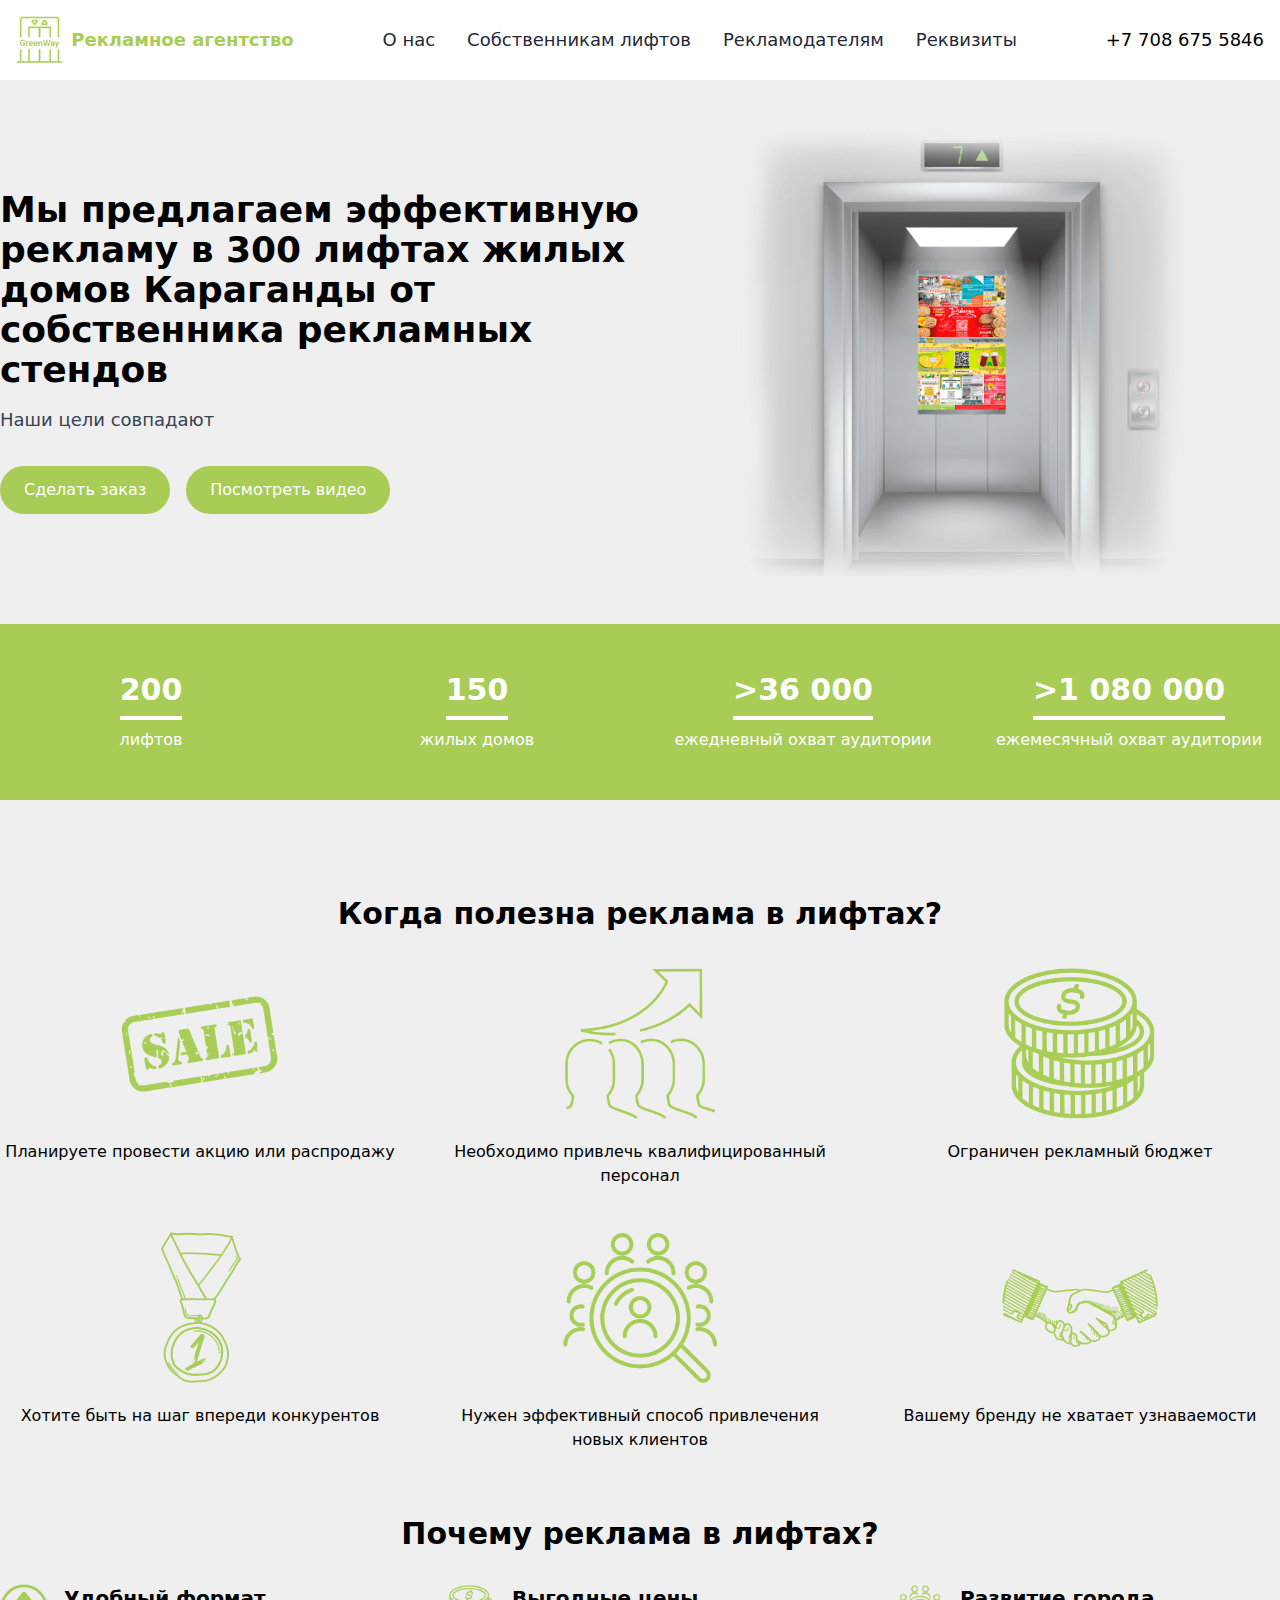
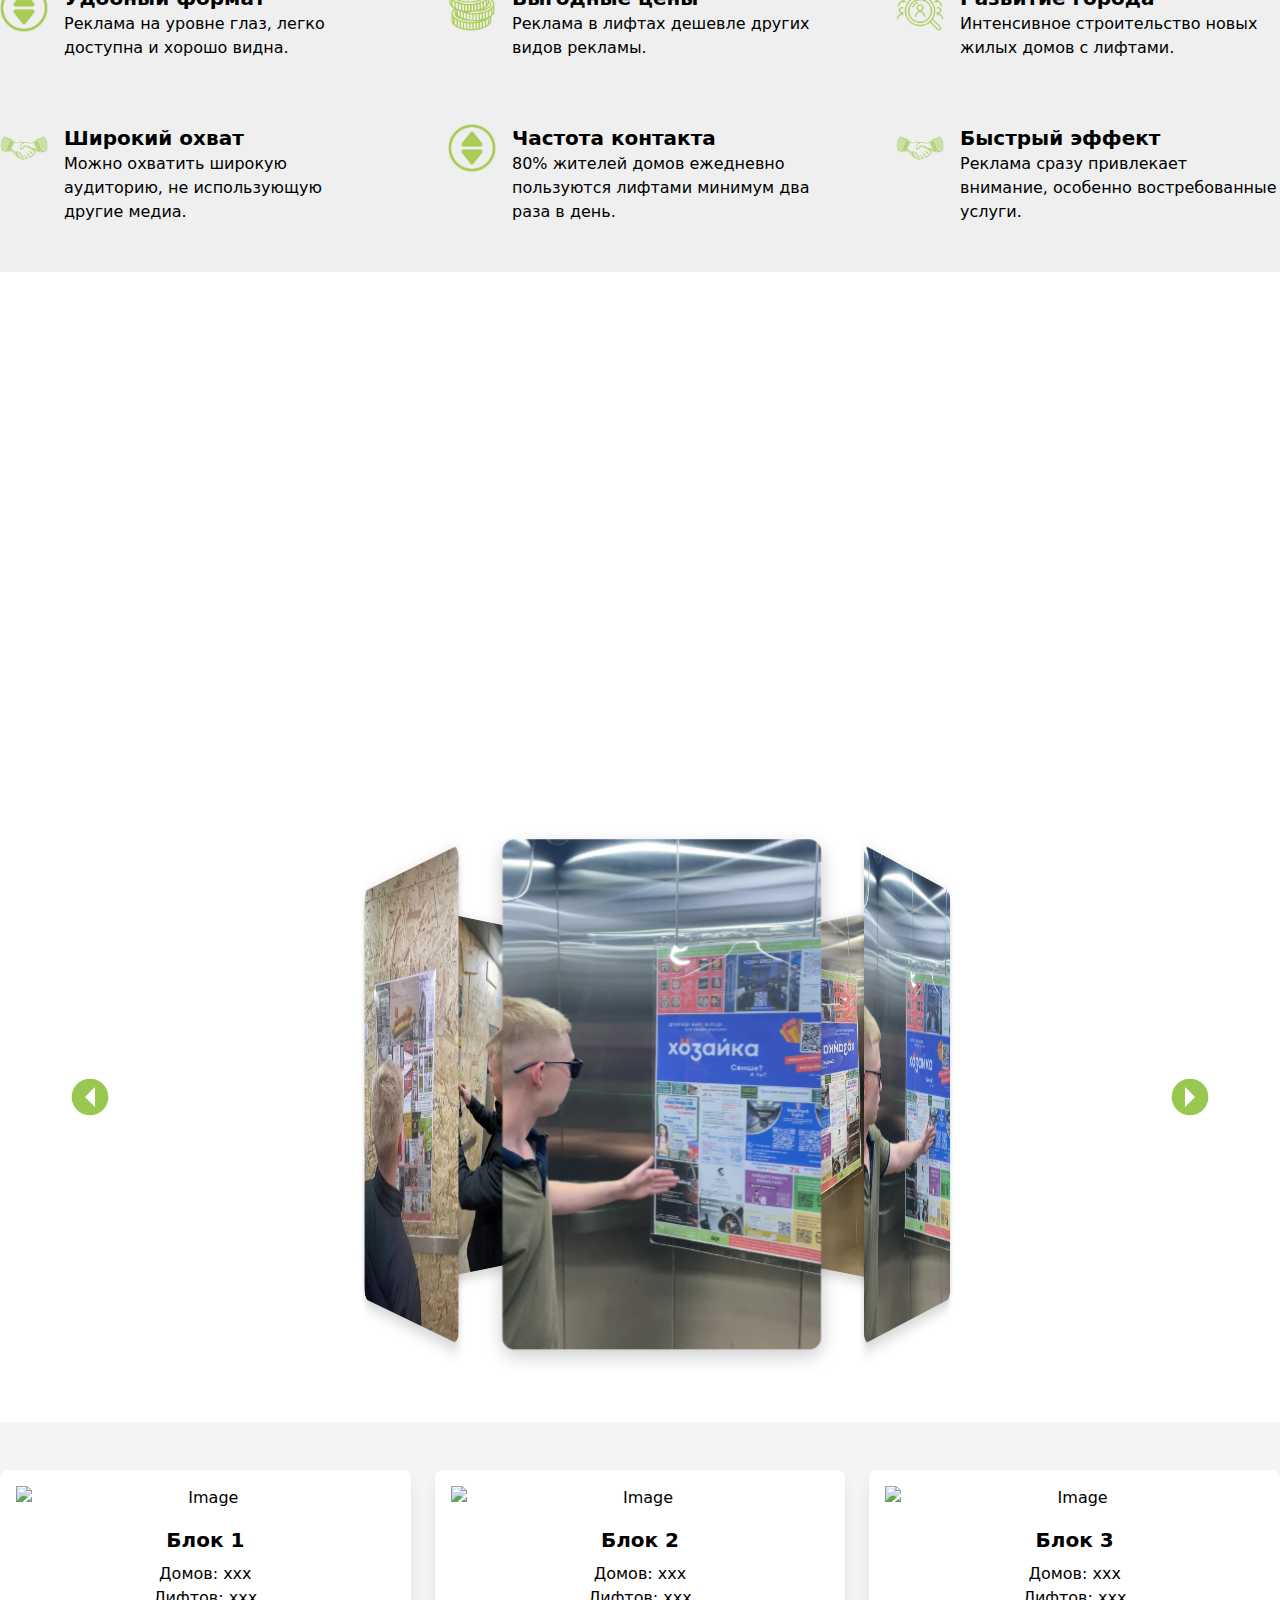
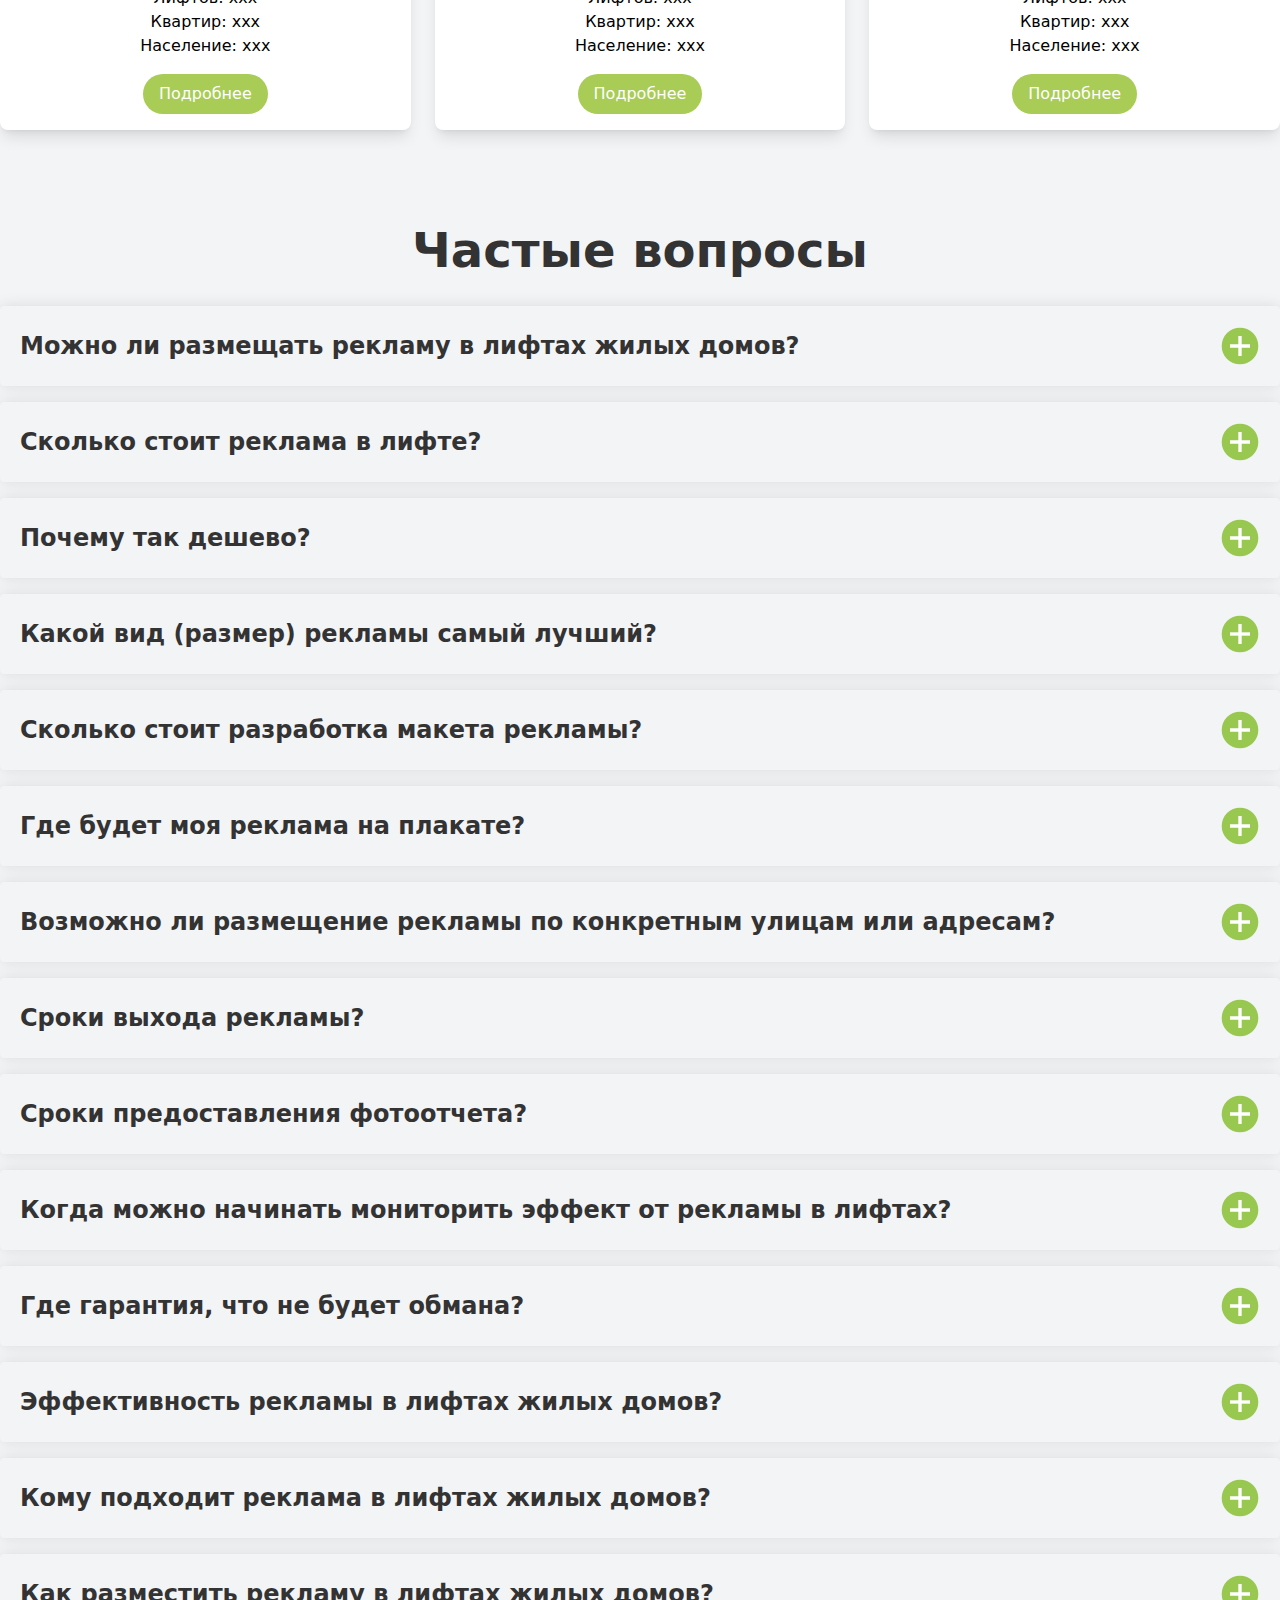
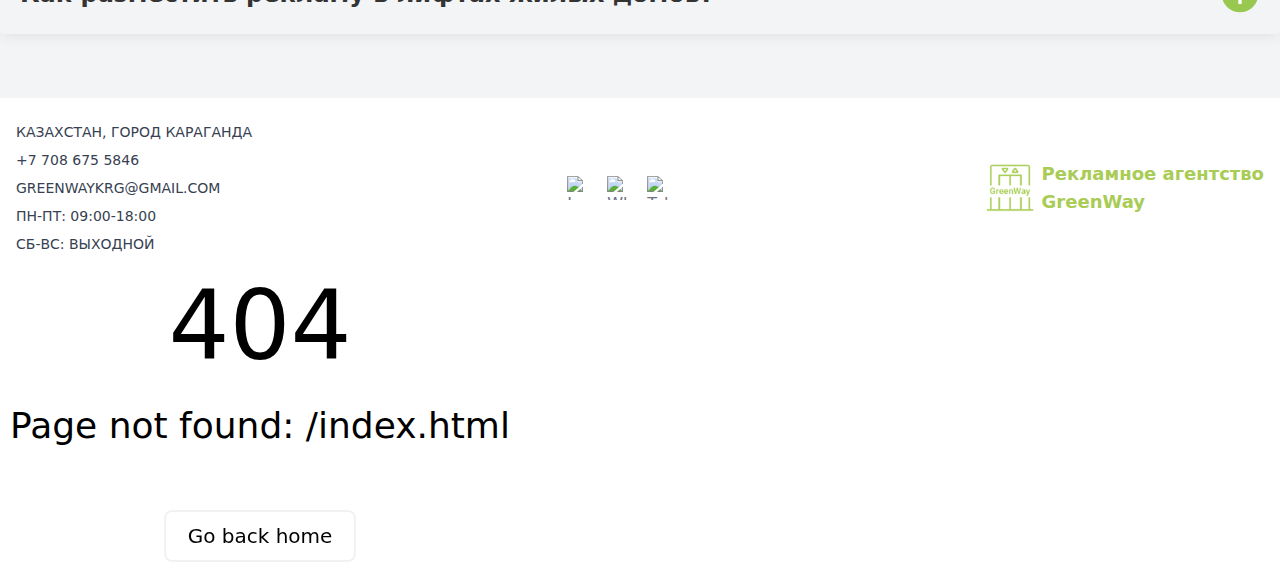
==== index.html @ 0fdbe5d4 "Add files via upload" ====
<!DOCTYPE html><html  data-capo=""><head><meta charset="utf-8">
<meta name="viewport" content="width=device-width, initial-scale=1">
<style>*,::backdrop,:after,:before{--tw-border-spacing-x:0;--tw-border-spacing-y:0;--tw-translate-x:0;--tw-translate-y:0;--tw-rotate:0;--tw-skew-x:0;--tw-skew-y:0;--tw-scale-x:1;--tw-scale-y:1;--tw-pan-x: ;--tw-pan-y: ;--tw-pinch-zoom: ;--tw-scroll-snap-strictness:proximity;--tw-gradient-from-position: ;--tw-gradient-via-position: ;--tw-gradient-to-position: ;--tw-ordinal: ;--tw-slashed-zero: ;--tw-numeric-figure: ;--tw-numeric-spacing: ;--tw-numeric-fraction: ;--tw-ring-inset: ;--tw-ring-offset-width:0px;--tw-ring-offset-color:#fff;--tw-ring-color:#3b82f680;--tw-ring-offset-shadow:0 0 #0000;--tw-ring-shadow:0 0 #0000;--tw-shadow:0 0 #0000;--tw-shadow-colored:0 0 #0000;--tw-blur: ;--tw-brightness: ;--tw-contrast: ;--tw-grayscale: ;--tw-hue-rotate: ;--tw-invert: ;--tw-saturate: ;--tw-sepia: ;--tw-drop-shadow: ;--tw-backdrop-blur: ;--tw-backdrop-brightness: ;--tw-backdrop-contrast: ;--tw-backdrop-grayscale: ;--tw-backdrop-hue-rotate: ;--tw-backdrop-invert: ;--tw-backdrop-opacity: ;--tw-backdrop-saturate: ;--tw-backdrop-sepia: ;--tw-contain-size: ;--tw-contain-layout: ;--tw-contain-paint: ;--tw-contain-style: }/*! tailwindcss v3.4.13 | MIT License | https://tailwindcss.com*/*,:after,:before{border:0 solid #e5e7eb;box-sizing:border-box}:after,:before{--tw-content:""}:host,html{line-height:1.5;-webkit-text-size-adjust:100%;font-family:ui-sans-serif,system-ui,sans-serif,Apple Color Emoji,Segoe UI Emoji,Segoe UI Symbol,Noto Color Emoji;font-feature-settings:normal;font-variation-settings:normal;tab-size:4;-webkit-tap-highlight-color:transparent}body{line-height:inherit;margin:0}hr{border-top-width:1px;color:inherit;height:0}abbr:where([title]){-webkit-text-decoration:underline dotted;text-decoration:underline dotted}h1,h2,h3,h4,h5,h6{font-size:inherit;font-weight:inherit}a{color:inherit;text-decoration:inherit}b,strong{font-weight:bolder}code,kbd,pre,samp{font-family:ui-monospace,SFMono-Regular,Menlo,Monaco,Consolas,Liberation Mono,Courier New,monospace;font-feature-settings:normal;font-size:1em;font-variation-settings:normal}small{font-size:80%}sub,sup{font-size:75%;line-height:0;position:relative;vertical-align:initial}sub{bottom:-.25em}sup{top:-.5em}table{border-collapse:collapse;border-color:inherit;text-indent:0}button,input,optgroup,select,textarea{color:inherit;font-family:inherit;font-feature-settings:inherit;font-size:100%;font-variation-settings:inherit;font-weight:inherit;letter-spacing:inherit;line-height:inherit;margin:0;padding:0}button,select{text-transform:none}button,input:where([type=button]),input:where([type=reset]),input:where([type=submit]){-webkit-appearance:button;background-color:initial;background-image:none}:-moz-focusring{outline:auto}:-moz-ui-invalid{box-shadow:none}progress{vertical-align:initial}::-webkit-inner-spin-button,::-webkit-outer-spin-button{height:auto}[type=search]{-webkit-appearance:textfield;outline-offset:-2px}::-webkit-search-decoration{-webkit-appearance:none}::-webkit-file-upload-button{-webkit-appearance:button;font:inherit}summary{display:list-item}blockquote,dd,dl,figure,h1,h2,h3,h4,h5,h6,hr,p,pre{margin:0}fieldset{margin:0}fieldset,legend{padding:0}menu,ol,ul{list-style:none;margin:0;padding:0}dialog{padding:0}textarea{resize:vertical}input::placeholder,textarea::placeholder{color:#9ca3af;opacity:1}[role=button],button{cursor:pointer}:disabled{cursor:default}audio,canvas,embed,iframe,img,object,svg,video{display:block;vertical-align:middle}img,video{height:auto;max-width:100%}[hidden]{display:none}.container{width:100%}@media (min-width:640px){.container{max-width:640px}}@media (min-width:768px){.container{max-width:768px}}@media (min-width:1024px){.container{max-width:1024px}}@media (min-width:1280px){.container{max-width:1280px}}@media (min-width:1536px){.container{max-width:1536px}}.fixed{position:fixed}.absolute{position:absolute}.relative{position:relative}.inset-0{inset:0}.z-50{z-index:50}.mx-auto{margin-left:auto;margin-right:auto}.mb-2{margin-bottom:.5rem}.mb-4{margin-bottom:1rem}.mb-8{margin-bottom:2rem}.ml-3{margin-left:.75rem}.mt-12{margin-top:3rem}.mt-16{margin-top:4rem}.mt-2{margin-top:.5rem}.mt-4{margin-top:1rem}.mt-8{margin-top:2rem}.block{display:block}.inline-block{display:inline-block}.flex{display:flex}.grid{display:grid}.hidden{display:none}.h-12{height:3rem}.h-40{height:10rem}.h-6{height:1.5rem}.h-8{height:2rem}.h-auto{height:auto}.w-1\/2{width:50%}.w-6{width:1.5rem}.w-8{width:2rem}.w-full{width:100%}.max-w-lg{max-width:32rem}.flex-grow{flex-grow:1}.transform{transform:translate(var(--tw-translate-x),var(--tw-translate-y)) rotate(var(--tw-rotate)) skewX(var(--tw-skew-x)) skewY(var(--tw-skew-y)) scaleX(var(--tw-scale-x)) scaleY(var(--tw-scale-y))}.cursor-pointer{cursor:pointer}.resize{resize:both}.grid-cols-1{grid-template-columns:repeat(1,minmax(0,1fr))}.grid-cols-2{grid-template-columns:repeat(2,minmax(0,1fr))}.flex-col{flex-direction:column}.flex-col-reverse{flex-direction:column-reverse}.items-start{align-items:flex-start}.items-center{align-items:center}.justify-center{justify-content:center}.justify-between{justify-content:space-between}.gap-10{gap:2.5rem}.gap-6{gap:1.5rem}.space-x-2>:not([hidden])~:not([hidden]){--tw-space-x-reverse:0;margin-left:calc(.5rem*(1 - var(--tw-space-x-reverse)));margin-right:calc(.5rem*var(--tw-space-x-reverse))}.space-x-4>:not([hidden])~:not([hidden]){--tw-space-x-reverse:0;margin-left:calc(1rem*(1 - var(--tw-space-x-reverse)));margin-right:calc(1rem*var(--tw-space-x-reverse))}.space-x-8>:not([hidden])~:not([hidden]){--tw-space-x-reverse:0;margin-left:calc(2rem*(1 - var(--tw-space-x-reverse)));margin-right:calc(2rem*var(--tw-space-x-reverse))}.space-y-2>:not([hidden])~:not([hidden]){--tw-space-y-reverse:0;margin-bottom:calc(.5rem*var(--tw-space-y-reverse));margin-top:calc(.5rem*(1 - var(--tw-space-y-reverse)))}.space-y-4>:not([hidden])~:not([hidden]){--tw-space-y-reverse:0;margin-bottom:calc(1rem*var(--tw-space-y-reverse));margin-top:calc(1rem*(1 - var(--tw-space-y-reverse)))}.rounded-full{border-radius:9999px}.rounded-lg{border-radius:.5rem}.rounded-md{border-radius:.375rem}.border{border-width:1px}.border-b-4{border-bottom-width:4px}.border-white{--tw-border-opacity:1;border-color:rgb(255 255 255/var(--tw-border-opacity))}.bg-\[\#efefef\]{--tw-bg-opacity:1;background-color:rgb(239 239 239/var(--tw-bg-opacity))}.bg-black{--tw-bg-opacity:1;background-color:rgb(0 0 0/var(--tw-bg-opacity))}.bg-custom-green{--tw-bg-opacity:1;background-color:rgb(168 204 85/var(--tw-bg-opacity))}.bg-gray-100{--tw-bg-opacity:1;background-color:rgb(243 244 246/var(--tw-bg-opacity))}.bg-gray-200{--tw-bg-opacity:1;background-color:rgb(229 231 235/var(--tw-bg-opacity))}.bg-gray-50{--tw-bg-opacity:1;background-color:rgb(249 250 251/var(--tw-bg-opacity))}.bg-red-500{--tw-bg-opacity:1;background-color:rgb(239 68 68/var(--tw-bg-opacity))}.bg-white{--tw-bg-opacity:1;background-color:rgb(255 255 255/var(--tw-bg-opacity))}.bg-opacity-50{--tw-bg-opacity:0.5}.object-cover{object-fit:cover}.p-4{padding:1rem}.p-8{padding:2rem}.px-4{padding-left:1rem;padding-right:1rem}.px-6{padding-left:1.5rem;padding-right:1.5rem}.py-12{padding-bottom:3rem;padding-top:3rem}.py-2{padding-bottom:.5rem;padding-top:.5rem}.py-3{padding-bottom:.75rem;padding-top:.75rem}.py-6{padding-bottom:1.5rem;padding-top:1.5rem}.pb-2{padding-bottom:.5rem}.text-left{text-align:left}.text-center{text-align:center}.text-2xl{font-size:1.5rem;line-height:2rem}.text-3xl{font-size:1.875rem;line-height:2.25rem}.text-5xl{font-size:3rem;line-height:1}.text-lg{font-size:1.125rem;line-height:1.75rem}.text-sm{font-size:.875rem;line-height:1.25rem}.text-xl{font-size:1.25rem;line-height:1.75rem}.font-bold{font-weight:700}.font-normal{font-weight:400}.font-semibold{font-weight:600}.leading-tight{line-height:1.25}.text-black{--tw-text-opacity:1;color:rgb(0 0 0/var(--tw-text-opacity))}.text-custom-green{--tw-text-opacity:1;color:rgb(168 204 85/var(--tw-text-opacity))}.text-gray-500{--tw-text-opacity:1;color:rgb(107 114 128/var(--tw-text-opacity))}.text-gray-700{--tw-text-opacity:1;color:rgb(55 65 81/var(--tw-text-opacity))}.text-gray-800{--tw-text-opacity:1;color:rgb(31 41 55/var(--tw-text-opacity))}.text-white{--tw-text-opacity:1;color:rgb(255 255 255/var(--tw-text-opacity))}.shadow-lg{--tw-shadow:0 10px 15px -3px #0000001a,0 4px 6px -4px #0000001a;--tw-shadow-colored:0 10px 15px -3px var(--tw-shadow-color),0 4px 6px -4px var(--tw-shadow-color)}.shadow-lg,.shadow-md{box-shadow:var(--tw-ring-offset-shadow,0 0 #0000),var(--tw-ring-shadow,0 0 #0000),var(--tw-shadow)}.shadow-md{--tw-shadow:0 4px 6px -1px #0000001a,0 2px 4px -2px #0000001a;--tw-shadow-colored:0 4px 6px -1px var(--tw-shadow-color),0 2px 4px -2px var(--tw-shadow-color)}.transition{transition-duration:.15s;transition-property:color,background-color,border-color,text-decoration-color,fill,stroke,opacity,box-shadow,transform,filter,-webkit-backdrop-filter;transition-property:color,background-color,border-color,text-decoration-color,fill,stroke,opacity,box-shadow,transform,filter,backdrop-filter;transition-property:color,background-color,border-color,text-decoration-color,fill,stroke,opacity,box-shadow,transform,filter,backdrop-filter,-webkit-backdrop-filter;transition-timing-function:cubic-bezier(.4,0,.2,1)}.ease-in-out{transition-timing-function:cubic-bezier(.4,0,.2,1)}.hover\:bg-green-500:hover{--tw-bg-opacity:1;background-color:rgb(34 197 94/var(--tw-bg-opacity))}.hover\:text-custom-green:hover{--tw-text-opacity:1;color:rgb(168 204 85/var(--tw-text-opacity))}.hover\:text-gray-700:hover{--tw-text-opacity:1;color:rgb(55 65 81/var(--tw-text-opacity))}.focus\:outline-none:focus{outline:2px solid #0000;outline-offset:2px}@media (min-width:640px){.sm\:grid-cols-2{grid-template-columns:repeat(2,minmax(0,1fr))}.sm\:grid-cols-4{grid-template-columns:repeat(4,minmax(0,1fr))}}@media (min-width:768px){.md\:block{display:block}.md\:flex{display:flex}.md\:hidden{display:none}.md\:grid-cols-2{grid-template-columns:repeat(2,minmax(0,1fr))}.md\:grid-cols-3{grid-template-columns:repeat(3,minmax(0,1fr))}.md\:flex-row{flex-direction:row}.md\:justify-end{justify-content:flex-end}.md\:space-y-0>:not([hidden])~:not([hidden]){--tw-space-y-reverse:0;margin-bottom:calc(0px*var(--tw-space-y-reverse));margin-top:calc(0px*(1 - var(--tw-space-y-reverse)))}.md\:text-left{text-align:left}}@media (min-width:1024px){.lg\:mb-0{margin-bottom:0}.lg\:w-1\/2{width:50%}.lg\:max-w-md{max-width:28rem}.lg\:grid-cols-3{grid-template-columns:repeat(3,minmax(0,1fr))}.lg\:flex-row{flex-direction:row}.lg\:justify-start{justify-content:flex-start}.lg\:gap-16{gap:4rem}.lg\:px-0{padding-left:0;padding-right:0}.lg\:text-left{text-align:left}.lg\:text-4xl{font-size:2.25rem;line-height:2.5rem}}</style>
<style>.map-container[data-v-29425853]{height:500px;width:100%}</style>
<style>.carousel-wrapper[data-v-28570732]{align-items:center;display:flex;height:650px;justify-content:center;margin:0 auto;max-width:1200px;overflow:hidden;perspective:1200px}.carousel[data-v-28570732],.carousel-wrapper[data-v-28570732]{position:relative;width:100%}.carousel[data-v-28570732]{height:100%}.carousel[data-v-28570732],.carousel-slide[data-v-28570732]{transform-style:preserve-3d}.carousel-slide[data-v-28570732]{bottom:19.5%;left:41%;position:absolute;transform:translate(-50%,-50%)}.carousel-image[data-v-28570732]{border-radius:10px;box-shadow:0 5px 15px rgba(0,0,0,.2);height:100%;-o-object-fit:cover;object-fit:cover;transition:transform .5s ease;width:100%}.carousel-slide:hover .carousel-image[data-v-28570732]{transform:scale(1.05)}.nav-btn[data-v-28570732]{background:none;border:none;cursor:pointer;padding:10px;position:absolute;top:50%;transform:translateY(-50%);z-index:10}.nav-icon[data-v-28570732]{height:40px;width:40px}.prev-btn[data-v-28570732]{left:20px}.next-btn[data-v-28570732]{right:20px}@media (max-width:934px){.nav-btn[data-v-28570732]{bottom:10px;top:auto}.prev-btn[data-v-28570732]{left:calc(50% - 60px);transform:none}.next-btn[data-v-28570732]{right:calc(50% - 60px);transform:none}}@media (max-width:504px){.carousel-wrapper[data-v-28570732]{height:500px}.carousel-slide[data-v-28570732]{bottom:20%;left:36%}.prev-btn[data-v-28570732]{left:calc(50% - 80px)}.next-btn[data-v-28570732]{right:calc(50% - 80px)}}@media (max-width:390px){.carousel-wrapper[data-v-28570732]{height:400px}.carousel-slide[data-v-28570732]{bottom:25%;left:30%}.nav-icon[data-v-28570732]{height:30px;width:30px}.prev-btn[data-v-28570732]{left:calc(50% - 60px)}.next-btn[data-v-28570732]{right:calc(50% - 60px)}}</style>
<style>.faq-section[data-v-7a5e76c4]{background:#f3f4f6}.text-primary[data-v-7a5e76c4]{color:#333}.accordion[data-v-7a5e76c4]{background:#e5e7eb;border-radius:4px;box-shadow:0 0 15px rgba(0,0,0,.1);overflow:hidden;transition:transform .6s ease-in-out,box-shadow .6s ease-in-out}.accordion.active[data-v-7a5e76c4]{box-shadow:0 0 15px rgba(0,0,0,.3);transform:scale(1.05)}.faq-header[data-v-7a5e76c4]{background:#f3f4f6;color:#333;cursor:pointer;font-size:46px;padding:20px;transition:background .3s ease,color .3s ease}.faq-header[data-v-7a5e76c4]:hover{background-color:#98c850}.faq-body[data-v-7a5e76c4]{max-height:0;opacity:0;overflow:hidden;transition:max-height .6s ease,opacity .6s ease}.accordion.active .faq-body[data-v-7a5e76c4]{max-height:500px;opacity:1}.faq-body p[data-v-7a5e76c4]{animation:fadeIn-7a5e76c4 .8s ease-in-out;color:#4b5563;font-size:18px;padding:20px}@keyframes fadeIn-7a5e76c4{0%{opacity:0;transform:translateY(-10px)}to{opacity:1;transform:translateY(0)}}.faq-icon[data-v-7a5e76c4]{height:40px;transition:transform .4s ease-in-out;width:40px}.accordion.active .faq-icon[data-v-7a5e76c4]{transform:rotate(45deg)}</style>
<link rel="stylesheet" href="/_nuxt/index.DUlyrjLy.css">
<link rel="preload" as="fetch" crossorigin="anonymous" href="/_payload.json?bcb591ef-b4d4-4d37-81a4-066ef6c0d090">
<link rel="modulepreload" as="script" crossorigin href="/_nuxt/B-5N8Sig.js">
<link rel="modulepreload" as="script" crossorigin href="/_nuxt/Ct_c-VNL.js">
<link rel="modulepreload" as="script" crossorigin href="/_nuxt/5HSGNVWt.js">
<script src="https://maps.api.2gis.ru/2.0/loader.js?pkg=full" defer></script>
<link rel="prefetch" as="script" crossorigin href="/_nuxt/yFR0gPYA.js">
<link rel="prefetch" as="script" crossorigin href="/_nuxt/DBiMQm4_.js">
<link rel="prefetch" as="image" type="image/png" href="/_nuxt/LIFT.DQ1PNfH-.png">
<link rel="prefetch" as="image" type="image/png" href="/_nuxt/button.BXOBi4ev.png">
<link rel="prefetch" as="image" type="image/png" href="/_nuxt/hand.B4OCLdPB.png">
<link rel="prefetch" as="image" type="image/png" href="/_nuxt/medal.ygx7rKrw.png">
<link rel="prefetch" as="image" type="image/png" href="/_nuxt/money.DJ3toC8H.png">
<link rel="prefetch" as="image" type="image/png" href="/_nuxt/people.D8B6CIWY.png">
<link rel="prefetch" as="image" type="image/png" href="/_nuxt/sale.DK8xt-3Q.png">
<link rel="prefetch" as="image" type="image/png" href="/_nuxt/staff.B2Z4Mv-r.png">
<link rel="prefetch" as="image" type="image/webp" href="/_nuxt/5.BlPUXf-2.webp">
<link rel="prefetch" as="image" type="image/webp" href="/_nuxt/1.Cypd66bz.webp">
<link rel="prefetch" as="image" type="image/webp" href="/_nuxt/2.CioFN29f.webp">
<link rel="prefetch" as="image" type="image/webp" href="/_nuxt/3.ogX7Y6ns.webp">
<link rel="prefetch" as="image" type="image/webp" href="/_nuxt/4.DN6YWjMZ.webp">
<link rel="prefetch" as="image" type="image/webp" href="/_nuxt/6.B-RFeXPC.webp">
<script type="module" src="/_nuxt/B-5N8Sig.js" crossorigin></script></head><body><div id="__nuxt"><div><div><header class="bg-white shadow-md"><div class="container mx-auto flex items-center justify-between p-4"><div class="flex items-center space-x-2"><img src="[data-uri]" alt="Logo" class="h-12"><span class="font-bold text-lg text-custom-green">Рекламное агентство</span></div><div class="md:hidden"><button class="text-gray-800 focus:outline-none"><svg class="w-8 h-8" fill="none" stroke="currentColor" viewBox="0 0 24 24" xmlns="http://www.w3.org/2000/svg"><path stroke-linecap="round" stroke-linejoin="round" stroke-width="2" d="M4 6h16M4 12h16m-7 6h7"></path></svg></button></div><nav class="hidden md:flex space-x-8 flex-grow justify-center text-lg"><a href="#about" class="text-gray-800 hover:text-custom-green">О нас</a><a href="#services" class="text-gray-800 hover:text-custom-green">Собственникам лифтов</a><a href="#contact" class="text-gray-800 hover:text-custom-green">Рекламодателям</a><a href="#bank" class="text-gray-800 hover:text-custom-green">Реквизиты</a></nav><div class="hidden md:block"><a href="https://wa.me/77086755846" class="font-normal text-lg text-black hover:text-custom-green" target="_blank" rel="noopener noreferrer"> +7 708 675 5846 </a></div></div><!----></header><section class="bg-[#efefef] py-12"><div class="container mx-auto flex flex-col-reverse lg:flex-row items-center justify-between px-6 lg:px-0"><div class="text-center lg:text-left lg:w-1/2"><h2 class="text-2xl lg:text-4xl font-bold text-black leading-tight"> Мы предлагаем эффективную рекламу в 300 лифтах жилых домов Караганды от собственника рекламных стендов </h2><p class="text-gray-700 mt-4 text-lg">Наши цели совпадают</p><div class="flex justify-center lg:justify-start space-x-4 mt-8"><a href="#order" class="bg-custom-green text-white py-3 px-6 rounded-full hover:bg-green-500 transition"> Сделать заказ </a><a href="#video" class="bg-custom-green text-white py-3 px-6 rounded-full hover:bg-green-500 transition"> Посмотреть видео </a></div></div><div class="lg:w-1/2 flex justify-center mb-8 lg:mb-0"><img src="/_nuxt/LIFT.DQ1PNfH-.png" alt="Лифт с рекламой" class="w-full h-auto lg:max-w-md"></div></div><div class="bg-custom-green py-12 mt-12"><div class="container mx-auto grid grid-cols-2 sm:grid-cols-4 gap-6 text-center text-white"><div><h3 class="text-3xl font-bold border-b-4 border-white inline-block pb-2">200</h3><p class="mt-2">лифтов</p></div><div><h3 class="text-3xl font-bold border-b-4 border-white inline-block pb-2">150</h3><p class="mt-2">жилых домов</p></div><div><h3 class="text-3xl font-bold border-b-4 border-white inline-block pb-2">&gt;36 000</h3><p class="mt-2">ежедневный охват аудитории</p></div><div><h3 class="text-3xl font-bold border-b-4 border-white inline-block pb-2">&gt;1 080 000</h3><p class="mt-2">ежемесячный охват аудитории</p></div></div></div></section><section class="py-12 bg-[#efefef]"><div class="container mx-auto text-center"><h2 class="text-3xl font-bold text-black mb-8">Когда полезна реклама в лифтах?</h2><div class="grid grid-cols-1 md:grid-cols-3 gap-10"><div><img src="/_nuxt/sale.DK8xt-3Q.png" alt="Sale" class="mx-auto h-40 mb-4"><p>Планируете провести акцию или распродажу</p></div><div><img src="/_nuxt/staff.B2Z4Mv-r.png" alt="Staff" class="mx-auto h-40 mb-4"><p>Необходимо привлечь квалифицированный персонал</p></div><div><img src="/_nuxt/money.DJ3toC8H.png" alt="Money" class="mx-auto h-40 mb-4"><p>Ограничен рекламный бюджет</p></div><div><img src="/_nuxt/medal.ygx7rKrw.png" alt="Medal" class="mx-auto h-40 mb-4"><p>Хотите быть на шаг впереди конкурентов</p></div><div><img src="/_nuxt/people.D8B6CIWY.png" alt="People" class="mx-auto h-40 mb-4"><p>Нужен эффективный способ привлечения новых клиентов</p></div><div><img src="/_nuxt/hand.B4OCLdPB.png" alt="Hand" class="mx-auto h-40 mb-4"><p>Вашему бренду не хватает узнаваемости</p></div></div></div><div class="container mx-auto text-center mt-16"><h2 class="text-3xl font-bold text-black mb-8">Почему реклама в лифтах?</h2><div class="grid grid-cols-1 md:grid-cols-2 gap-10 lg:grid-cols-3 lg:gap-16 text-left"><div class="flex items-start space-x-4"><img src="/_nuxt/button.BXOBi4ev.png" alt="Button" class="h-12"><div><h3 class="text-xl font-bold">Удобный формат</h3><p>Реклама на уровне глаз, легко доступна и хорошо видна.</p></div></div><div class="flex items-start space-x-4"><img src="/_nuxt/money.DJ3toC8H.png" alt="Prices" class="h-12"><div><h3 class="text-xl font-bold">Выгодные цены</h3><p>Реклама в лифтах дешевле других видов рекламы.</p></div></div><div class="flex items-start space-x-4"><img src="/_nuxt/people.D8B6CIWY.png" alt="City" class="h-12"><div><h3 class="text-xl font-bold">Развитие города</h3><p>Интенсивное строительство новых жилых домов с лифтами.</p></div></div><div class="flex items-start space-x-4"><img src="/_nuxt/hand.B4OCLdPB.png" alt="Reach" class="h-12"><div><h3 class="text-xl font-bold">Широкий охват</h3><p>Можно охватить широкую аудиторию, не использующую другие медиа.</p></div></div><div class="flex items-start space-x-4"><img src="/_nuxt/button.BXOBi4ev.png" alt="Contact" class="h-12"><div><h3 class="text-xl font-bold">Частота контакта</h3><p>80% жителей домов ежедневно пользуются лифтами минимум два раза в день.</p></div></div><div class="flex items-start space-x-4"><img src="/_nuxt/hand.B4OCLdPB.png" alt="Effect" class="h-12"><div><h3 class="text-xl font-bold">Быстрый эффект</h3><p>Реклама сразу привлекает внимание, особенно востребованные услуги.</p></div></div></div></div></section><div><div data-v-29425853><div class="map-container" data-v-29425853></div></div></div><div class="carousel-wrapper" data-v-28570732><div class="carousel" data-v-28570732><!--[--><div class="carousel-slide" style="transform:rotateY(0deg) translateZ(259.8076211353316px);width:250px;height:400px;transition:transform 0.5s ease-in-out;" data-v-28570732><img src="/_nuxt/5.BlPUXf-2.webp" alt="carousel image" class="carousel-image" data-v-28570732></div><div class="carousel-slide" style="transform:rotateY(60deg) translateZ(259.8076211353316px);width:250px;height:400px;transition:transform 0.5s ease-in-out;" data-v-28570732><img src="/_nuxt/1.Cypd66bz.webp" alt="carousel image" class="carousel-image" data-v-28570732></div><div class="carousel-slide" style="transform:rotateY(120deg) translateZ(259.8076211353316px);width:250px;height:400px;transition:transform 0.5s ease-in-out;" data-v-28570732><img src="/_nuxt/2.CioFN29f.webp" alt="carousel image" class="carousel-image" data-v-28570732></div><div class="carousel-slide" style="transform:rotateY(180deg) translateZ(259.8076211353316px);width:250px;height:400px;transition:transform 0.5s ease-in-out;" data-v-28570732><img src="/_nuxt/3.ogX7Y6ns.webp" alt="carousel image" class="carousel-image" data-v-28570732></div><div class="carousel-slide" style="transform:rotateY(240deg) translateZ(259.8076211353316px);width:250px;height:400px;transition:transform 0.5s ease-in-out;" data-v-28570732><img src="/_nuxt/4.DN6YWjMZ.webp" alt="carousel image" class="carousel-image" data-v-28570732></div><div class="carousel-slide" style="transform:rotateY(300deg) translateZ(259.8076211353316px);width:250px;height:400px;transition:transform 0.5s ease-in-out;" data-v-28570732><img src="/_nuxt/6.B-RFeXPC.webp" alt="carousel image" class="carousel-image" data-v-28570732></div><!--]--></div><button class="nav-btn prev-btn" data-v-28570732><svg xmlns="http://www.w3.org/2000/svg" viewBox="0 0 24 24" class="nav-icon" data-v-28570732><circle cx="12" cy="12" r="11" fill="#98C850" stroke="none" data-v-28570732></circle><polygon points="15,6 9,12 15,18" fill="white" data-v-28570732></polygon></svg></button><button class="nav-btn next-btn" data-v-28570732><svg xmlns="http://www.w3.org/2000/svg" viewBox="0 0 24 24" class="nav-icon" data-v-28570732><circle cx="12" cy="12" r="11" fill="#98C850" stroke="none" data-v-28570732></circle><polygon points="9,6 15,12 9,18" fill="white" data-v-28570732></polygon></svg></button></div><section class="bg-gray-100 py-12" data-v-ac2799b2><div class="container mx-auto grid grid-cols-1 sm:grid-cols-2 md:grid-cols-3 gap-6" data-v-ac2799b2><!--[--><div class="bg-white shadow-lg rounded-lg p-4 text-center" data-v-ac2799b2><img src="/image1.png" alt="Image" class="w-full h-auto object-cover mb-4" data-v-ac2799b2><h3 class="text-xl font-bold mb-2" data-v-ac2799b2>Блок 1</h3><p data-v-ac2799b2>Домов: xxx</p><p data-v-ac2799b2>Лифтов: xxx</p><p data-v-ac2799b2>Квартир: xxx</p><p data-v-ac2799b2>Население: xxx</p><button class="mt-4 bg-custom-green text-white py-2 px-4 rounded-full hover:bg-green-500 transition" data-v-ac2799b2> Подробнее </button></div><div class="bg-white shadow-lg rounded-lg p-4 text-center" data-v-ac2799b2><img src="/image2.png" alt="Image" class="w-full h-auto object-cover mb-4" data-v-ac2799b2><h3 class="text-xl font-bold mb-2" data-v-ac2799b2>Блок 2</h3><p data-v-ac2799b2>Домов: xxx</p><p data-v-ac2799b2>Лифтов: xxx</p><p data-v-ac2799b2>Квартир: xxx</p><p data-v-ac2799b2>Население: xxx</p><button class="mt-4 bg-custom-green text-white py-2 px-4 rounded-full hover:bg-green-500 transition" data-v-ac2799b2> Подробнее </button></div><div class="bg-white shadow-lg rounded-lg p-4 text-center" data-v-ac2799b2><img src="/image3.png" alt="Image" class="w-full h-auto object-cover mb-4" data-v-ac2799b2><h3 class="text-xl font-bold mb-2" data-v-ac2799b2>Блок 3</h3><p data-v-ac2799b2>Домов: xxx</p><p data-v-ac2799b2>Лифтов: xxx</p><p data-v-ac2799b2>Квартир: xxx</p><p data-v-ac2799b2>Население: xxx</p><button class="mt-4 bg-custom-green text-white py-2 px-4 rounded-full hover:bg-green-500 transition" data-v-ac2799b2> Подробнее </button></div><!--]--></div><!----></section><section class="faq-section bg-gray-200 py-12" data-v-7a5e76c4><div class="container mx-auto" data-v-7a5e76c4><h2 class="text-5xl font-bold mb-8 text-center text-primary" data-v-7a5e76c4>Частые вопросы</h2><!--[--><div class="mb-4 accordion" data-v-7a5e76c4><div class="faq-header flex justify-between items-center px-4 py-2 cursor-pointer" data-v-7a5e76c4><h3 class="text-2xl font-semibold" data-v-7a5e76c4>Можно ли размещать рекламу в лифтах жилых домов?</h3><span data-v-7a5e76c4><svg xmlns="http://www.w3.org/2000/svg" viewBox="0 0 24 24" class="faq-icon" data-v-7a5e76c4><circle cx="12" cy="12" r="11" fill="#98C850" stroke="none" data-v-7a5e76c4></circle><line x1="12" y1="6" x2="12" y2="18" stroke="white" stroke-width="2" data-v-7a5e76c4></line><line x1="6" y1="12" x2="18" y2="12" stroke="white" stroke-width="2" data-v-7a5e76c4></line></svg></span></div><!----></div><div class="mb-4 accordion" data-v-7a5e76c4><div class="faq-header flex justify-between items-center px-4 py-2 cursor-pointer" data-v-7a5e76c4><h3 class="text-2xl font-semibold" data-v-7a5e76c4>Сколько стоит реклама в лифте?</h3><span data-v-7a5e76c4><svg xmlns="http://www.w3.org/2000/svg" viewBox="0 0 24 24" class="faq-icon" data-v-7a5e76c4><circle cx="12" cy="12" r="11" fill="#98C850" stroke="none" data-v-7a5e76c4></circle><line x1="12" y1="6" x2="12" y2="18" stroke="white" stroke-width="2" data-v-7a5e76c4></line><line x1="6" y1="12" x2="18" y2="12" stroke="white" stroke-width="2" data-v-7a5e76c4></line></svg></span></div><!----></div><div class="mb-4 accordion" data-v-7a5e76c4><div class="faq-header flex justify-between items-center px-4 py-2 cursor-pointer" data-v-7a5e76c4><h3 class="text-2xl font-semibold" data-v-7a5e76c4>Почему так дешево?</h3><span data-v-7a5e76c4><svg xmlns="http://www.w3.org/2000/svg" viewBox="0 0 24 24" class="faq-icon" data-v-7a5e76c4><circle cx="12" cy="12" r="11" fill="#98C850" stroke="none" data-v-7a5e76c4></circle><line x1="12" y1="6" x2="12" y2="18" stroke="white" stroke-width="2" data-v-7a5e76c4></line><line x1="6" y1="12" x2="18" y2="12" stroke="white" stroke-width="2" data-v-7a5e76c4></line></svg></span></div><!----></div><div class="mb-4 accordion" data-v-7a5e76c4><div class="faq-header flex justify-between items-center px-4 py-2 cursor-pointer" data-v-7a5e76c4><h3 class="text-2xl font-semibold" data-v-7a5e76c4>Какой вид (размер) рекламы самый лучший?</h3><span data-v-7a5e76c4><svg xmlns="http://www.w3.org/2000/svg" viewBox="0 0 24 24" class="faq-icon" data-v-7a5e76c4><circle cx="12" cy="12" r="11" fill="#98C850" stroke="none" data-v-7a5e76c4></circle><line x1="12" y1="6" x2="12" y2="18" stroke="white" stroke-width="2" data-v-7a5e76c4></line><line x1="6" y1="12" x2="18" y2="12" stroke="white" stroke-width="2" data-v-7a5e76c4></line></svg></span></div><!----></div><div class="mb-4 accordion" data-v-7a5e76c4><div class="faq-header flex justify-between items-center px-4 py-2 cursor-pointer" data-v-7a5e76c4><h3 class="text-2xl font-semibold" data-v-7a5e76c4>Сколько стоит разработка макета рекламы?</h3><span data-v-7a5e76c4><svg xmlns="http://www.w3.org/2000/svg" viewBox="0 0 24 24" class="faq-icon" data-v-7a5e76c4><circle cx="12" cy="12" r="11" fill="#98C850" stroke="none" data-v-7a5e76c4></circle><line x1="12" y1="6" x2="12" y2="18" stroke="white" stroke-width="2" data-v-7a5e76c4></line><line x1="6" y1="12" x2="18" y2="12" stroke="white" stroke-width="2" data-v-7a5e76c4></line></svg></span></div><!----></div><div class="mb-4 accordion" data-v-7a5e76c4><div class="faq-header flex justify-between items-center px-4 py-2 cursor-pointer" data-v-7a5e76c4><h3 class="text-2xl font-semibold" data-v-7a5e76c4>Где будет моя реклама на плакате?</h3><span data-v-7a5e76c4><svg xmlns="http://www.w3.org/2000/svg" viewBox="0 0 24 24" class="faq-icon" data-v-7a5e76c4><circle cx="12" cy="12" r="11" fill="#98C850" stroke="none" data-v-7a5e76c4></circle><line x1="12" y1="6" x2="12" y2="18" stroke="white" stroke-width="2" data-v-7a5e76c4></line><line x1="6" y1="12" x2="18" y2="12" stroke="white" stroke-width="2" data-v-7a5e76c4></line></svg></span></div><!----></div><div class="mb-4 accordion" data-v-7a5e76c4><div class="faq-header flex justify-between items-center px-4 py-2 cursor-pointer" data-v-7a5e76c4><h3 class="text-2xl font-semibold" data-v-7a5e76c4>Возможно ли размещение рекламы по конкретным улицам или адресам?</h3><span data-v-7a5e76c4><svg xmlns="http://www.w3.org/2000/svg" viewBox="0 0 24 24" class="faq-icon" data-v-7a5e76c4><circle cx="12" cy="12" r="11" fill="#98C850" stroke="none" data-v-7a5e76c4></circle><line x1="12" y1="6" x2="12" y2="18" stroke="white" stroke-width="2" data-v-7a5e76c4></line><line x1="6" y1="12" x2="18" y2="12" stroke="white" stroke-width="2" data-v-7a5e76c4></line></svg></span></div><!----></div><div class="mb-4 accordion" data-v-7a5e76c4><div class="faq-header flex justify-between items-center px-4 py-2 cursor-pointer" data-v-7a5e76c4><h3 class="text-2xl font-semibold" data-v-7a5e76c4>Сроки выхода рекламы?</h3><span data-v-7a5e76c4><svg xmlns="http://www.w3.org/2000/svg" viewBox="0 0 24 24" class="faq-icon" data-v-7a5e76c4><circle cx="12" cy="12" r="11" fill="#98C850" stroke="none" data-v-7a5e76c4></circle><line x1="12" y1="6" x2="12" y2="18" stroke="white" stroke-width="2" data-v-7a5e76c4></line><line x1="6" y1="12" x2="18" y2="12" stroke="white" stroke-width="2" data-v-7a5e76c4></line></svg></span></div><!----></div><div class="mb-4 accordion" data-v-7a5e76c4><div class="faq-header flex justify-between items-center px-4 py-2 cursor-pointer" data-v-7a5e76c4><h3 class="text-2xl font-semibold" data-v-7a5e76c4>Сроки предоставления фотоотчета?</h3><span data-v-7a5e76c4><svg xmlns="http://www.w3.org/2000/svg" viewBox="0 0 24 24" class="faq-icon" data-v-7a5e76c4><circle cx="12" cy="12" r="11" fill="#98C850" stroke="none" data-v-7a5e76c4></circle><line x1="12" y1="6" x2="12" y2="18" stroke="white" stroke-width="2" data-v-7a5e76c4></line><line x1="6" y1="12" x2="18" y2="12" stroke="white" stroke-width="2" data-v-7a5e76c4></line></svg></span></div><!----></div><div class="mb-4 accordion" data-v-7a5e76c4><div class="faq-header flex justify-between items-center px-4 py-2 cursor-pointer" data-v-7a5e76c4><h3 class="text-2xl font-semibold" data-v-7a5e76c4>Когда можно начинать мониторить эффект от рекламы в лифтах?</h3><span data-v-7a5e76c4><svg xmlns="http://www.w3.org/2000/svg" viewBox="0 0 24 24" class="faq-icon" data-v-7a5e76c4><circle cx="12" cy="12" r="11" fill="#98C850" stroke="none" data-v-7a5e76c4></circle><line x1="12" y1="6" x2="12" y2="18" stroke="white" stroke-width="2" data-v-7a5e76c4></line><line x1="6" y1="12" x2="18" y2="12" stroke="white" stroke-width="2" data-v-7a5e76c4></line></svg></span></div><!----></div><div class="mb-4 accordion" data-v-7a5e76c4><div class="faq-header flex justify-between items-center px-4 py-2 cursor-pointer" data-v-7a5e76c4><h3 class="text-2xl font-semibold" data-v-7a5e76c4>Где гарантия, что не будет обмана?</h3><span data-v-7a5e76c4><svg xmlns="http://www.w3.org/2000/svg" viewBox="0 0 24 24" class="faq-icon" data-v-7a5e76c4><circle cx="12" cy="12" r="11" fill="#98C850" stroke="none" data-v-7a5e76c4></circle><line x1="12" y1="6" x2="12" y2="18" stroke="white" stroke-width="2" data-v-7a5e76c4></line><line x1="6" y1="12" x2="18" y2="12" stroke="white" stroke-width="2" data-v-7a5e76c4></line></svg></span></div><!----></div><div class="mb-4 accordion" data-v-7a5e76c4><div class="faq-header flex justify-between items-center px-4 py-2 cursor-pointer" data-v-7a5e76c4><h3 class="text-2xl font-semibold" data-v-7a5e76c4>Эффективность рекламы в лифтах жилых домов?</h3><span data-v-7a5e76c4><svg xmlns="http://www.w3.org/2000/svg" viewBox="0 0 24 24" class="faq-icon" data-v-7a5e76c4><circle cx="12" cy="12" r="11" fill="#98C850" stroke="none" data-v-7a5e76c4></circle><line x1="12" y1="6" x2="12" y2="18" stroke="white" stroke-width="2" data-v-7a5e76c4></line><line x1="6" y1="12" x2="18" y2="12" stroke="white" stroke-width="2" data-v-7a5e76c4></line></svg></span></div><!----></div><div class="mb-4 accordion" data-v-7a5e76c4><div class="faq-header flex justify-between items-center px-4 py-2 cursor-pointer" data-v-7a5e76c4><h3 class="text-2xl font-semibold" data-v-7a5e76c4>Кому подходит реклама в лифтах жилых домов?</h3><span data-v-7a5e76c4><svg xmlns="http://www.w3.org/2000/svg" viewBox="0 0 24 24" class="faq-icon" data-v-7a5e76c4><circle cx="12" cy="12" r="11" fill="#98C850" stroke="none" data-v-7a5e76c4></circle><line x1="12" y1="6" x2="12" y2="18" stroke="white" stroke-width="2" data-v-7a5e76c4></line><line x1="6" y1="12" x2="18" y2="12" stroke="white" stroke-width="2" data-v-7a5e76c4></line></svg></span></div><!----></div><div class="mb-4 accordion" data-v-7a5e76c4><div class="faq-header flex justify-between items-center px-4 py-2 cursor-pointer" data-v-7a5e76c4><h3 class="text-2xl font-semibold" data-v-7a5e76c4>Как разместить рекламу в лифтах жилых домов?</h3><span data-v-7a5e76c4><svg xmlns="http://www.w3.org/2000/svg" viewBox="0 0 24 24" class="faq-icon" data-v-7a5e76c4><circle cx="12" cy="12" r="11" fill="#98C850" stroke="none" data-v-7a5e76c4></circle><line x1="12" y1="6" x2="12" y2="18" stroke="white" stroke-width="2" data-v-7a5e76c4></line><line x1="6" y1="12" x2="18" y2="12" stroke="white" stroke-width="2" data-v-7a5e76c4></line></svg></span></div><!----></div><!--]--></div></section><footer class="bg-white py-6"><div class="container mx-auto flex flex-col md:flex-row justify-between items-center px-4 space-y-4 md:space-y-0"><div class="flex flex-col space-y-2 text-center md:text-left"><p class="text-sm text-gray-700">КАЗАХСТАН, ГОРОД КАРАГАНДА</p><p class="text-sm text-gray-700">+7 708 675 5846</p><p class="text-sm text-gray-700">GREENWAYKRG@GMAIL.COM</p><p class="text-sm text-gray-700">ПН-ПТ: 09:00-18:00</p><p class="text-sm text-gray-700">СБ-ВС: ВЫХОДНОЙ</p></div><div class="flex justify-center space-x-4"><a href="https://instagram.com" target="_blank" class="text-gray-500 hover:text-gray-700"><img src="" alt="Instagram" class="w-6 h-6"></a><a href="https://whatsapp.com" target="_blank" class="text-gray-500 hover:text-gray-700"><img src="" alt="WhatsApp" class="w-6 h-6"></a><a href="https://telegram.com" target="_blank" class="text-gray-500 hover:text-gray-700"><img src="" alt="Telegram" class="w-6 h-6"></a></div><div class="flex items-center justify-center md:justify-end space-x-2"><img src="[data-uri]" alt="Logo" class="h-12"><span class="ml-3 text-lg font-bold text-custom-green text-center md:text-left">Рекламное агентство <br> GreenWay</span></div></div></footer></div></div></div><div id="teleports"></div><script type="application/json" data-nuxt-data="nuxt-app" data-ssr="true" id="__NUXT_DATA__" data-src="/_payload.json?bcb591ef-b4d4-4d37-81a4-066ef6c0d090">[{"state":1,"once":3,"_errors":4,"serverRendered":6,"path":7,"prerenderedAt":8},["Reactive",2],{},["Set"],["ShallowReactive",5],{},true,"/",1728034435971]</script>
<script>window.__NUXT__={};window.__NUXT__.config={public:{},app:{baseURL:"/",buildId:"bcb591ef-b4d4-4d37-81a4-066ef6c0d090",buildAssetsDir:"/_nuxt/",cdnURL:""}}</script></body></html>
---- _nuxt/index.DUlyrjLy.css ----
.faq-section[data-v-7a5e76c4]{background:#f3f4f6}.text-primary[data-v-7a5e76c4]{color:#333}.accordion[data-v-7a5e76c4]{background:#e5e7eb;border-radius:4px;box-shadow:0 0 15px #0000001a;overflow:hidden;transition:transform .6s ease-in-out,box-shadow .6s ease-in-out}.accordion.active[data-v-7a5e76c4]{box-shadow:0 0 15px #0000004d;transform:scale(1.05)}.faq-header[data-v-7a5e76c4]{background:#f3f4f6;color:#333;cursor:pointer;font-size:46px;padding:20px;transition:background .3s ease,color .3s ease}.faq-header[data-v-7a5e76c4]:hover{background-color:#98c850}.faq-body[data-v-7a5e76c4]{max-height:0;opacity:0;overflow:hidden;transition:max-height .6s ease,opacity .6s ease}.accordion.active .faq-body[data-v-7a5e76c4]{max-height:500px;opacity:1}.faq-body p[data-v-7a5e76c4]{animation:fadeIn-7a5e76c4 .8s ease-in-out;color:#4b5563;font-size:18px;padding:20px}@keyframes fadeIn-7a5e76c4{0%{opacity:0;transform:translateY(-10px)}to{opacity:1;transform:translateY(0)}}.faq-icon[data-v-7a5e76c4]{height:40px;transition:transform .4s ease-in-out;width:40px}.accordion.active .faq-icon[data-v-7a5e76c4]{transform:rotate(45deg)}.map-container[data-v-29425853]{height:500px;width:100%}.carousel-wrapper[data-v-28570732]{align-items:center;display:flex;height:650px;justify-content:center;margin:0 auto;max-width:1200px;overflow:hidden;perspective:1200px}.carousel[data-v-28570732],.carousel-wrapper[data-v-28570732]{position:relative;width:100%}.carousel[data-v-28570732]{height:100%}.carousel[data-v-28570732],.carousel-slide[data-v-28570732]{transform-style:preserve-3d}.carousel-slide[data-v-28570732]{bottom:19.5%;left:41%;position:absolute;transform:translate(-50%,-50%)}.carousel-image[data-v-28570732]{border-radius:10px;box-shadow:0 5px 15px #0003;height:100%;-o-object-fit:cover;object-fit:cover;transition:transform .5s ease;width:100%}.carousel-slide:hover .carousel-image[data-v-28570732]{transform:scale(1.05)}.nav-btn[data-v-28570732]{background:none;border:none;cursor:pointer;padding:10px;position:absolute;top:50%;transform:translateY(-50%);z-index:10}.nav-icon[data-v-28570732]{height:40px;width:40px}.prev-btn[data-v-28570732]{left:20px}.next-btn[data-v-28570732]{right:20px}@media (max-width:934px){.nav-btn[data-v-28570732]{bottom:10px;top:auto}.prev-btn[data-v-28570732]{left:calc(50% - 60px);transform:none}.next-btn[data-v-28570732]{right:calc(50% - 60px);transform:none}}@media (max-width:504px){.carousel-wrapper[data-v-28570732]{height:500px}.carousel-slide[data-v-28570732]{bottom:20%;left:36%}.prev-btn[data-v-28570732]{left:calc(50% - 80px)}.next-btn[data-v-28570732]{right:calc(50% - 80px)}}@media (max-width:390px){.carousel-wrapper[data-v-28570732]{height:400px}.carousel-slide[data-v-28570732]{bottom:25%;left:30%}.nav-icon[data-v-28570732]{height:30px;width:30px}.prev-btn[data-v-28570732]{left:calc(50% - 60px)}.next-btn[data-v-28570732]{right:calc(50% - 60px)}}
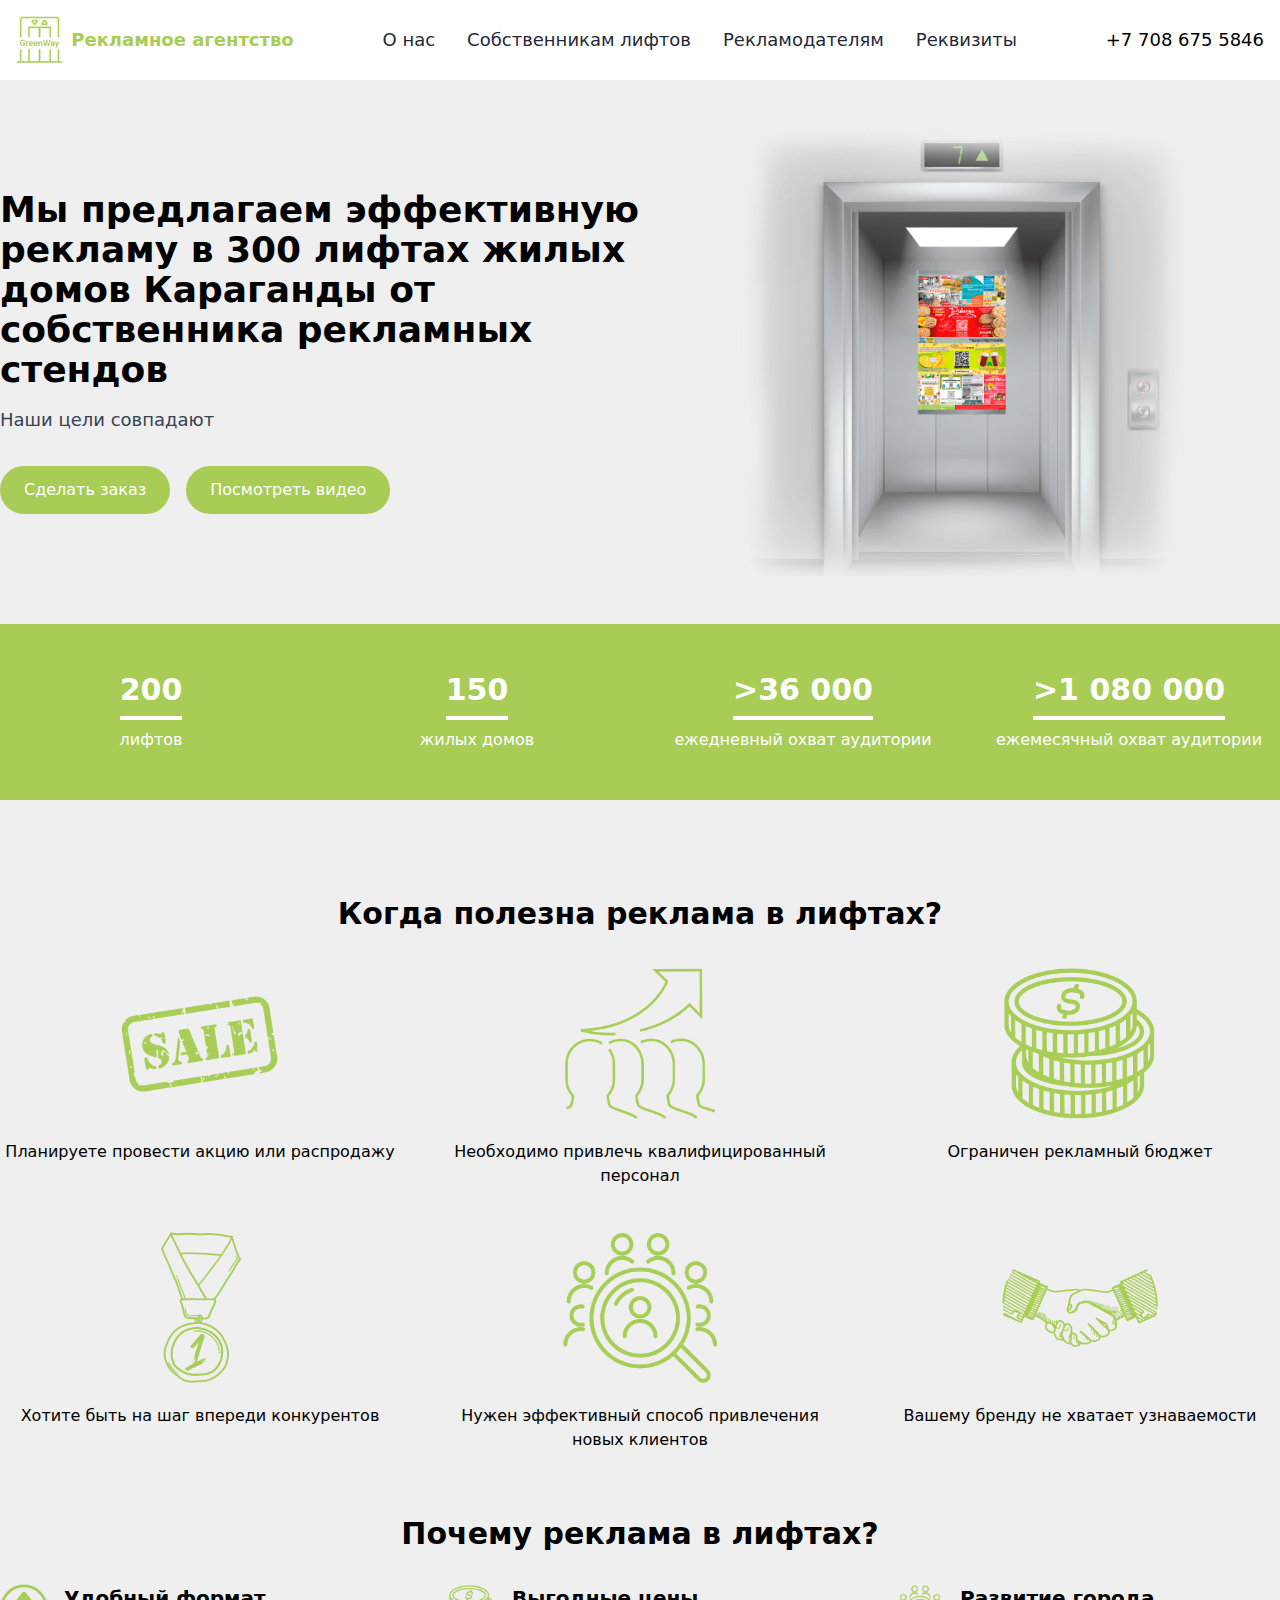
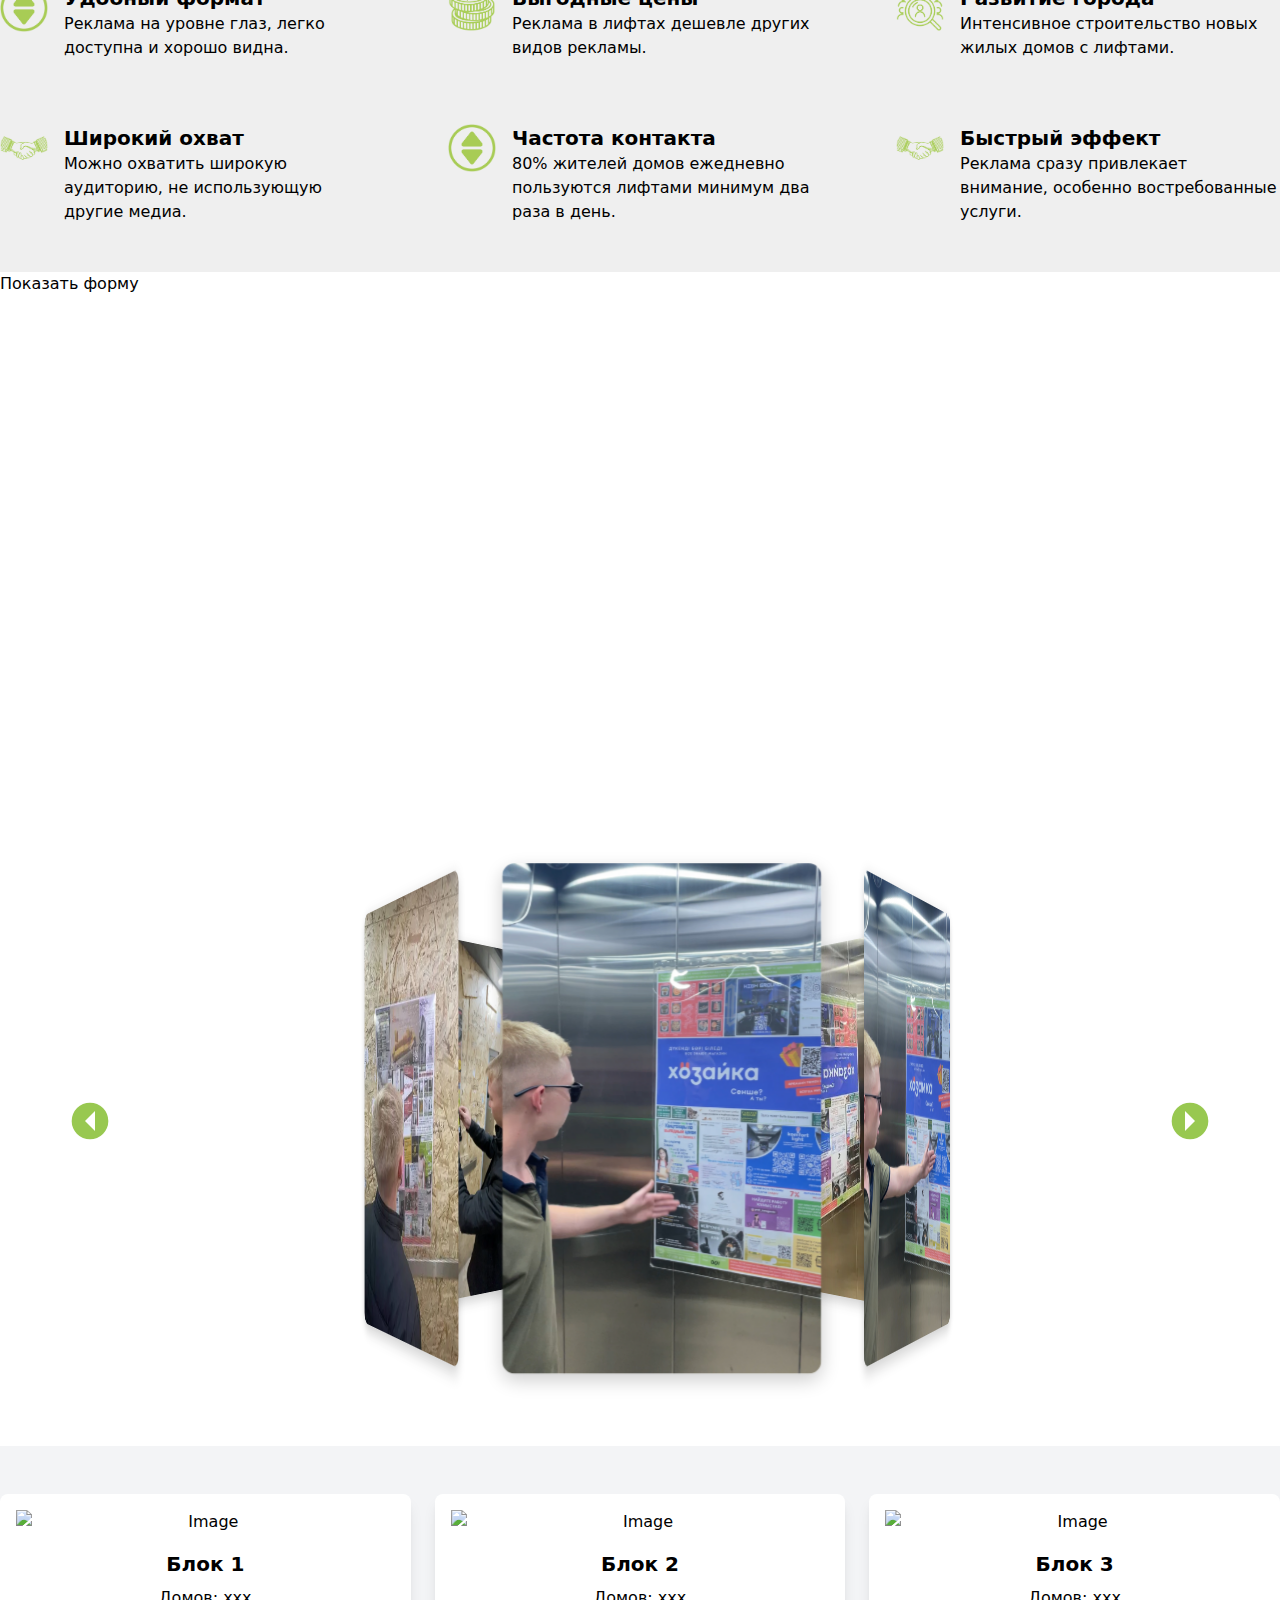
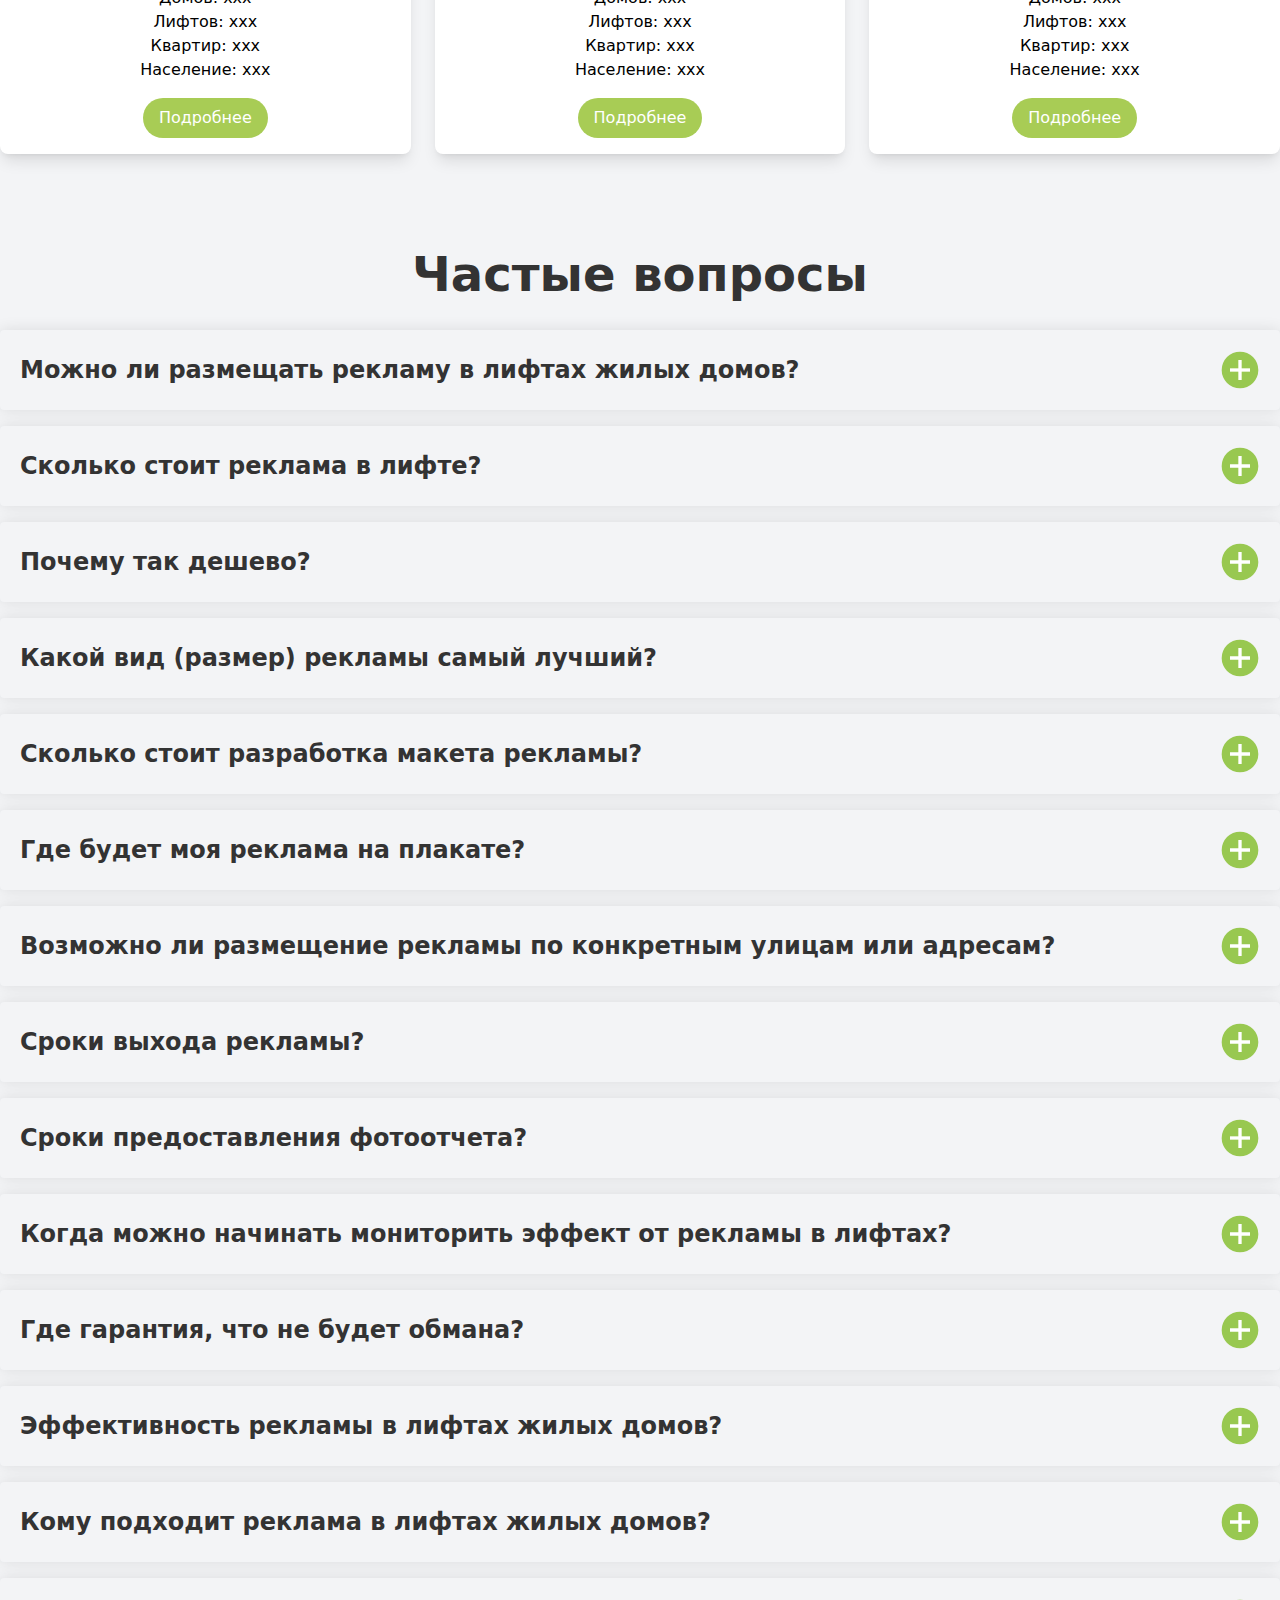
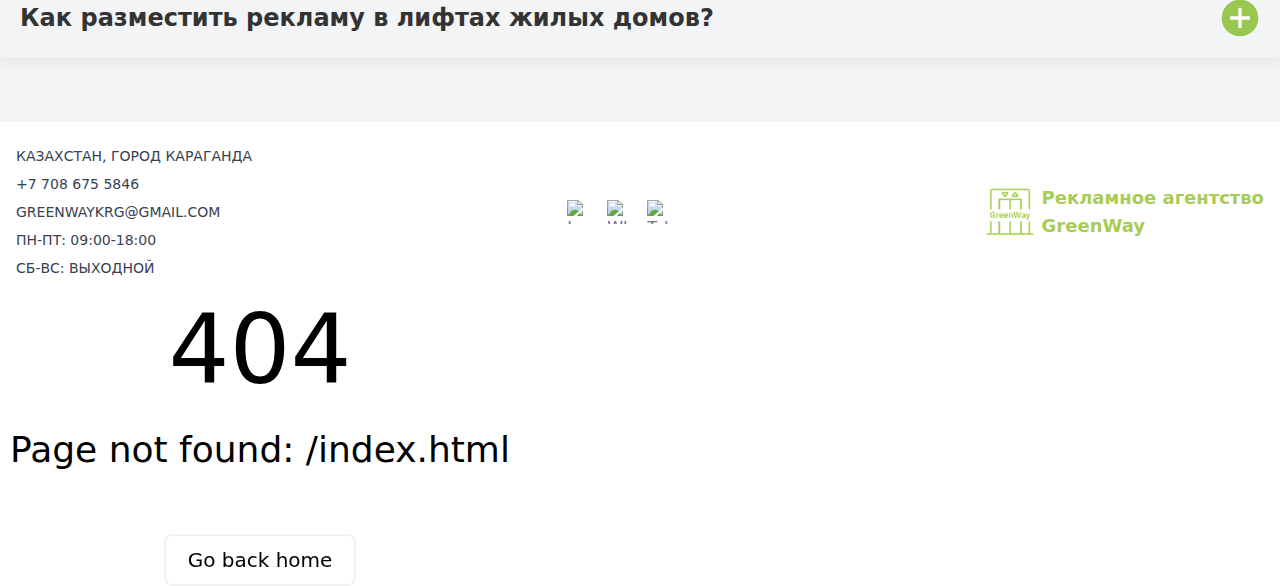
==== commit ce4fe53b: "Add files via upload" ====
--- a/index.html
+++ b/index.html
@@ -1,17 +1,17 @@
 <!DOCTYPE html><html  data-capo=""><head><meta charset="utf-8">
 <meta name="viewport" content="width=device-width, initial-scale=1">
 <style>*,::backdrop,:after,:before{--tw-border-spacing-x:0;--tw-border-spacing-y:0;--tw-translate-x:0;--tw-translate-y:0;--tw-rotate:0;--tw-skew-x:0;--tw-skew-y:0;--tw-scale-x:1;--tw-scale-y:1;--tw-pan-x: ;--tw-pan-y: ;--tw-pinch-zoom: ;--tw-scroll-snap-strictness:proximity;--tw-gradient-from-position: ;--tw-gradient-via-position: ;--tw-gradient-to-position: ;--tw-ordinal: ;--tw-slashed-zero: ;--tw-numeric-figure: ;--tw-numeric-spacing: ;--tw-numeric-fraction: ;--tw-ring-inset: ;--tw-ring-offset-width:0px;--tw-ring-offset-color:#fff;--tw-ring-color:#3b82f680;--tw-ring-offset-shadow:0 0 #0000;--tw-ring-shadow:0 0 #0000;--tw-shadow:0 0 #0000;--tw-shadow-colored:0 0 #0000;--tw-blur: ;--tw-brightness: ;--tw-contrast: ;--tw-grayscale: ;--tw-hue-rotate: ;--tw-invert: ;--tw-saturate: ;--tw-sepia: ;--tw-drop-shadow: ;--tw-backdrop-blur: ;--tw-backdrop-brightness: ;--tw-backdrop-contrast: ;--tw-backdrop-grayscale: ;--tw-backdrop-hue-rotate: ;--tw-backdrop-invert: ;--tw-backdrop-opacity: ;--tw-backdrop-saturate: ;--tw-backdrop-sepia: ;--tw-contain-size: ;--tw-contain-layout: ;--tw-contain-paint: ;--tw-contain-style: }/*! tailwindcss v3.4.13 | MIT License | https://tailwindcss.com*/*,:after,:before{border:0 solid #e5e7eb;box-sizing:border-box}:after,:before{--tw-content:""}:host,html{line-height:1.5;-webkit-text-size-adjust:100%;font-family:ui-sans-serif,system-ui,sans-serif,Apple Color Emoji,Segoe UI Emoji,Segoe UI Symbol,Noto Color Emoji;font-feature-settings:normal;font-variation-settings:normal;tab-size:4;-webkit-tap-highlight-color:transparent}body{line-height:inherit;margin:0}hr{border-top-width:1px;color:inherit;height:0}abbr:where([title]){-webkit-text-decoration:underline dotted;text-decoration:underline dotted}h1,h2,h3,h4,h5,h6{font-size:inherit;font-weight:inherit}a{color:inherit;text-decoration:inherit}b,strong{font-weight:bolder}code,kbd,pre,samp{font-family:ui-monospace,SFMono-Regular,Menlo,Monaco,Consolas,Liberation Mono,Courier New,monospace;font-feature-settings:normal;font-size:1em;font-variation-settings:normal}small{font-size:80%}sub,sup{font-size:75%;line-height:0;position:relative;vertical-align:initial}sub{bottom:-.25em}sup{top:-.5em}table{border-collapse:collapse;border-color:inherit;text-indent:0}button,input,optgroup,select,textarea{color:inherit;font-family:inherit;font-feature-settings:inherit;font-size:100%;font-variation-settings:inherit;font-weight:inherit;letter-spacing:inherit;line-height:inherit;margin:0;padding:0}button,select{text-transform:none}button,input:where([type=button]),input:where([type=reset]),input:where([type=submit]){-webkit-appearance:button;background-color:initial;background-image:none}:-moz-focusring{outline:auto}:-moz-ui-invalid{box-shadow:none}progress{vertical-align:initial}::-webkit-inner-spin-button,::-webkit-outer-spin-button{height:auto}[type=search]{-webkit-appearance:textfield;outline-offset:-2px}::-webkit-search-decoration{-webkit-appearance:none}::-webkit-file-upload-button{-webkit-appearance:button;font:inherit}summary{display:list-item}blockquote,dd,dl,figure,h1,h2,h3,h4,h5,h6,hr,p,pre{margin:0}fieldset{margin:0}fieldset,legend{padding:0}menu,ol,ul{list-style:none;margin:0;padding:0}dialog{padding:0}textarea{resize:vertical}input::placeholder,textarea::placeholder{color:#9ca3af;opacity:1}[role=button],button{cursor:pointer}:disabled{cursor:default}audio,canvas,embed,iframe,img,object,svg,video{display:block;vertical-align:middle}img,video{height:auto;max-width:100%}[hidden]{display:none}.container{width:100%}@media (min-width:640px){.container{max-width:640px}}@media (min-width:768px){.container{max-width:768px}}@media (min-width:1024px){.container{max-width:1024px}}@media (min-width:1280px){.container{max-width:1280px}}@media (min-width:1536px){.container{max-width:1536px}}.fixed{position:fixed}.absolute{position:absolute}.relative{position:relative}.inset-0{inset:0}.z-50{z-index:50}.mx-auto{margin-left:auto;margin-right:auto}.mb-2{margin-bottom:.5rem}.mb-4{margin-bottom:1rem}.mb-8{margin-bottom:2rem}.ml-3{margin-left:.75rem}.mt-12{margin-top:3rem}.mt-16{margin-top:4rem}.mt-2{margin-top:.5rem}.mt-4{margin-top:1rem}.mt-8{margin-top:2rem}.block{display:block}.inline-block{display:inline-block}.flex{display:flex}.grid{display:grid}.hidden{display:none}.h-12{height:3rem}.h-40{height:10rem}.h-6{height:1.5rem}.h-8{height:2rem}.h-auto{height:auto}.w-1\/2{width:50%}.w-6{width:1.5rem}.w-8{width:2rem}.w-full{width:100%}.max-w-lg{max-width:32rem}.flex-grow{flex-grow:1}.transform{transform:translate(var(--tw-translate-x),var(--tw-translate-y)) rotate(var(--tw-rotate)) skewX(var(--tw-skew-x)) skewY(var(--tw-skew-y)) scaleX(var(--tw-scale-x)) scaleY(var(--tw-scale-y))}.cursor-pointer{cursor:pointer}.resize{resize:both}.grid-cols-1{grid-template-columns:repeat(1,minmax(0,1fr))}.grid-cols-2{grid-template-columns:repeat(2,minmax(0,1fr))}.flex-col{flex-direction:column}.flex-col-reverse{flex-direction:column-reverse}.items-start{align-items:flex-start}.items-center{align-items:center}.justify-center{justify-content:center}.justify-between{justify-content:space-between}.gap-10{gap:2.5rem}.gap-6{gap:1.5rem}.space-x-2>:not([hidden])~:not([hidden]){--tw-space-x-reverse:0;margin-left:calc(.5rem*(1 - var(--tw-space-x-reverse)));margin-right:calc(.5rem*var(--tw-space-x-reverse))}.space-x-4>:not([hidden])~:not([hidden]){--tw-space-x-reverse:0;margin-left:calc(1rem*(1 - var(--tw-space-x-reverse)));margin-right:calc(1rem*var(--tw-space-x-reverse))}.space-x-8>:not([hidden])~:not([hidden]){--tw-space-x-reverse:0;margin-left:calc(2rem*(1 - var(--tw-space-x-reverse)));margin-right:calc(2rem*var(--tw-space-x-reverse))}.space-y-2>:not([hidden])~:not([hidden]){--tw-space-y-reverse:0;margin-bottom:calc(.5rem*var(--tw-space-y-reverse));margin-top:calc(.5rem*(1 - var(--tw-space-y-reverse)))}.space-y-4>:not([hidden])~:not([hidden]){--tw-space-y-reverse:0;margin-bottom:calc(1rem*var(--tw-space-y-reverse));margin-top:calc(1rem*(1 - var(--tw-space-y-reverse)))}.rounded-full{border-radius:9999px}.rounded-lg{border-radius:.5rem}.rounded-md{border-radius:.375rem}.border{border-width:1px}.border-b-4{border-bottom-width:4px}.border-white{--tw-border-opacity:1;border-color:rgb(255 255 255/var(--tw-border-opacity))}.bg-\[\#efefef\]{--tw-bg-opacity:1;background-color:rgb(239 239 239/var(--tw-bg-opacity))}.bg-black{--tw-bg-opacity:1;background-color:rgb(0 0 0/var(--tw-bg-opacity))}.bg-custom-green{--tw-bg-opacity:1;background-color:rgb(168 204 85/var(--tw-bg-opacity))}.bg-gray-100{--tw-bg-opacity:1;background-color:rgb(243 244 246/var(--tw-bg-opacity))}.bg-gray-200{--tw-bg-opacity:1;background-color:rgb(229 231 235/var(--tw-bg-opacity))}.bg-gray-50{--tw-bg-opacity:1;background-color:rgb(249 250 251/var(--tw-bg-opacity))}.bg-red-500{--tw-bg-opacity:1;background-color:rgb(239 68 68/var(--tw-bg-opacity))}.bg-white{--tw-bg-opacity:1;background-color:rgb(255 255 255/var(--tw-bg-opacity))}.bg-opacity-50{--tw-bg-opacity:0.5}.object-cover{object-fit:cover}.p-4{padding:1rem}.p-8{padding:2rem}.px-4{padding-left:1rem;padding-right:1rem}.px-6{padding-left:1.5rem;padding-right:1.5rem}.py-12{padding-bottom:3rem;padding-top:3rem}.py-2{padding-bottom:.5rem;padding-top:.5rem}.py-3{padding-bottom:.75rem;padding-top:.75rem}.py-6{padding-bottom:1.5rem;padding-top:1.5rem}.pb-2{padding-bottom:.5rem}.text-left{text-align:left}.text-center{text-align:center}.text-2xl{font-size:1.5rem;line-height:2rem}.text-3xl{font-size:1.875rem;line-height:2.25rem}.text-5xl{font-size:3rem;line-height:1}.text-lg{font-size:1.125rem;line-height:1.75rem}.text-sm{font-size:.875rem;line-height:1.25rem}.text-xl{font-size:1.25rem;line-height:1.75rem}.font-bold{font-weight:700}.font-normal{font-weight:400}.font-semibold{font-weight:600}.leading-tight{line-height:1.25}.text-black{--tw-text-opacity:1;color:rgb(0 0 0/var(--tw-text-opacity))}.text-custom-green{--tw-text-opacity:1;color:rgb(168 204 85/var(--tw-text-opacity))}.text-gray-500{--tw-text-opacity:1;color:rgb(107 114 128/var(--tw-text-opacity))}.text-gray-700{--tw-text-opacity:1;color:rgb(55 65 81/var(--tw-text-opacity))}.text-gray-800{--tw-text-opacity:1;color:rgb(31 41 55/var(--tw-text-opacity))}.text-white{--tw-text-opacity:1;color:rgb(255 255 255/var(--tw-text-opacity))}.shadow-lg{--tw-shadow:0 10px 15px -3px #0000001a,0 4px 6px -4px #0000001a;--tw-shadow-colored:0 10px 15px -3px var(--tw-shadow-color),0 4px 6px -4px var(--tw-shadow-color)}.shadow-lg,.shadow-md{box-shadow:var(--tw-ring-offset-shadow,0 0 #0000),var(--tw-ring-shadow,0 0 #0000),var(--tw-shadow)}.shadow-md{--tw-shadow:0 4px 6px -1px #0000001a,0 2px 4px -2px #0000001a;--tw-shadow-colored:0 4px 6px -1px var(--tw-shadow-color),0 2px 4px -2px var(--tw-shadow-color)}.transition{transition-duration:.15s;transition-property:color,background-color,border-color,text-decoration-color,fill,stroke,opacity,box-shadow,transform,filter,-webkit-backdrop-filter;transition-property:color,background-color,border-color,text-decoration-color,fill,stroke,opacity,box-shadow,transform,filter,backdrop-filter;transition-property:color,background-color,border-color,text-decoration-color,fill,stroke,opacity,box-shadow,transform,filter,backdrop-filter,-webkit-backdrop-filter;transition-timing-function:cubic-bezier(.4,0,.2,1)}.ease-in-out{transition-timing-function:cubic-bezier(.4,0,.2,1)}.hover\:bg-green-500:hover{--tw-bg-opacity:1;background-color:rgb(34 197 94/var(--tw-bg-opacity))}.hover\:text-custom-green:hover{--tw-text-opacity:1;color:rgb(168 204 85/var(--tw-text-opacity))}.hover\:text-gray-700:hover{--tw-text-opacity:1;color:rgb(55 65 81/var(--tw-text-opacity))}.focus\:outline-none:focus{outline:2px solid #0000;outline-offset:2px}@media (min-width:640px){.sm\:grid-cols-2{grid-template-columns:repeat(2,minmax(0,1fr))}.sm\:grid-cols-4{grid-template-columns:repeat(4,minmax(0,1fr))}}@media (min-width:768px){.md\:block{display:block}.md\:flex{display:flex}.md\:hidden{display:none}.md\:grid-cols-2{grid-template-columns:repeat(2,minmax(0,1fr))}.md\:grid-cols-3{grid-template-columns:repeat(3,minmax(0,1fr))}.md\:flex-row{flex-direction:row}.md\:justify-end{justify-content:flex-end}.md\:space-y-0>:not([hidden])~:not([hidden]){--tw-space-y-reverse:0;margin-bottom:calc(0px*var(--tw-space-y-reverse));margin-top:calc(0px*(1 - var(--tw-space-y-reverse)))}.md\:text-left{text-align:left}}@media (min-width:1024px){.lg\:mb-0{margin-bottom:0}.lg\:w-1\/2{width:50%}.lg\:max-w-md{max-width:28rem}.lg\:grid-cols-3{grid-template-columns:repeat(3,minmax(0,1fr))}.lg\:flex-row{flex-direction:row}.lg\:justify-start{justify-content:flex-start}.lg\:gap-16{gap:4rem}.lg\:px-0{padding-left:0;padding-right:0}.lg\:text-left{text-align:left}.lg\:text-4xl{font-size:2.25rem;line-height:2.5rem}}</style>
-<style>.map-container[data-v-29425853]{height:500px;width:100%}</style>
+<style>.map-container[data-v-8a2e7727]{height:500px;width:100%}</style>
 <style>.carousel-wrapper[data-v-28570732]{align-items:center;display:flex;height:650px;justify-content:center;margin:0 auto;max-width:1200px;overflow:hidden;perspective:1200px}.carousel[data-v-28570732],.carousel-wrapper[data-v-28570732]{position:relative;width:100%}.carousel[data-v-28570732]{height:100%}.carousel[data-v-28570732],.carousel-slide[data-v-28570732]{transform-style:preserve-3d}.carousel-slide[data-v-28570732]{bottom:19.5%;left:41%;position:absolute;transform:translate(-50%,-50%)}.carousel-image[data-v-28570732]{border-radius:10px;box-shadow:0 5px 15px rgba(0,0,0,.2);height:100%;-o-object-fit:cover;object-fit:cover;transition:transform .5s ease;width:100%}.carousel-slide:hover .carousel-image[data-v-28570732]{transform:scale(1.05)}.nav-btn[data-v-28570732]{background:none;border:none;cursor:pointer;padding:10px;position:absolute;top:50%;transform:translateY(-50%);z-index:10}.nav-icon[data-v-28570732]{height:40px;width:40px}.prev-btn[data-v-28570732]{left:20px}.next-btn[data-v-28570732]{right:20px}@media (max-width:934px){.nav-btn[data-v-28570732]{bottom:10px;top:auto}.prev-btn[data-v-28570732]{left:calc(50% - 60px);transform:none}.next-btn[data-v-28570732]{right:calc(50% - 60px);transform:none}}@media (max-width:504px){.carousel-wrapper[data-v-28570732]{height:500px}.carousel-slide[data-v-28570732]{bottom:20%;left:36%}.prev-btn[data-v-28570732]{left:calc(50% - 80px)}.next-btn[data-v-28570732]{right:calc(50% - 80px)}}@media (max-width:390px){.carousel-wrapper[data-v-28570732]{height:400px}.carousel-slide[data-v-28570732]{bottom:25%;left:30%}.nav-icon[data-v-28570732]{height:30px;width:30px}.prev-btn[data-v-28570732]{left:calc(50% - 60px)}.next-btn[data-v-28570732]{right:calc(50% - 60px)}}</style>
 <style>.faq-section[data-v-7a5e76c4]{background:#f3f4f6}.text-primary[data-v-7a5e76c4]{color:#333}.accordion[data-v-7a5e76c4]{background:#e5e7eb;border-radius:4px;box-shadow:0 0 15px rgba(0,0,0,.1);overflow:hidden;transition:transform .6s ease-in-out,box-shadow .6s ease-in-out}.accordion.active[data-v-7a5e76c4]{box-shadow:0 0 15px rgba(0,0,0,.3);transform:scale(1.05)}.faq-header[data-v-7a5e76c4]{background:#f3f4f6;color:#333;cursor:pointer;font-size:46px;padding:20px;transition:background .3s ease,color .3s ease}.faq-header[data-v-7a5e76c4]:hover{background-color:#98c850}.faq-body[data-v-7a5e76c4]{max-height:0;opacity:0;overflow:hidden;transition:max-height .6s ease,opacity .6s ease}.accordion.active .faq-body[data-v-7a5e76c4]{max-height:500px;opacity:1}.faq-body p[data-v-7a5e76c4]{animation:fadeIn-7a5e76c4 .8s ease-in-out;color:#4b5563;font-size:18px;padding:20px}@keyframes fadeIn-7a5e76c4{0%{opacity:0;transform:translateY(-10px)}to{opacity:1;transform:translateY(0)}}.faq-icon[data-v-7a5e76c4]{height:40px;transition:transform .4s ease-in-out;width:40px}.accordion.active .faq-icon[data-v-7a5e76c4]{transform:rotate(45deg)}</style>
-<link rel="stylesheet" href="/_nuxt/index.DUlyrjLy.css">
-<link rel="preload" as="fetch" crossorigin="anonymous" href="/_payload.json?bcb591ef-b4d4-4d37-81a4-066ef6c0d090">
-<link rel="modulepreload" as="script" crossorigin href="/_nuxt/B-5N8Sig.js">
-<link rel="modulepreload" as="script" crossorigin href="/_nuxt/Ct_c-VNL.js">
-<link rel="modulepreload" as="script" crossorigin href="/_nuxt/5HSGNVWt.js">
+<link rel="stylesheet" href="/_nuxt/index.nAaRh7VP.css">
+<link rel="preload" as="fetch" crossorigin="anonymous" href="/_payload.json?f4da2189-fd58-49db-9556-a0531acde249">
+<link rel="modulepreload" as="script" crossorigin href="/_nuxt/DeZOgdTT.js">
+<link rel="modulepreload" as="script" crossorigin href="/_nuxt/8JH_EX9e.js">
+<link rel="modulepreload" as="script" crossorigin href="/_nuxt/D54koFck.js">
 <script src="https://maps.api.2gis.ru/2.0/loader.js?pkg=full" defer></script>
-<link rel="prefetch" as="script" crossorigin href="/_nuxt/yFR0gPYA.js">
-<link rel="prefetch" as="script" crossorigin href="/_nuxt/DBiMQm4_.js">
+<link rel="prefetch" as="script" crossorigin href="/_nuxt/CBO74Wap.js">
+<link rel="prefetch" as="script" crossorigin href="/_nuxt/Cu5DVF0T.js">
 <link rel="prefetch" as="image" type="image/png" href="/_nuxt/LIFT.DQ1PNfH-.png">
 <link rel="prefetch" as="image" type="image/png" href="/_nuxt/button.BXOBi4ev.png">
 <link rel="prefetch" as="image" type="image/png" href="/_nuxt/hand.B4OCLdPB.png">
@@ -26,5 +26,5 @@
 <link rel="prefetch" as="image" type="image/webp" href="/_nuxt/3.ogX7Y6ns.webp">
 <link rel="prefetch" as="image" type="image/webp" href="/_nuxt/4.DN6YWjMZ.webp">
 <link rel="prefetch" as="image" type="image/webp" href="/_nuxt/6.B-RFeXPC.webp">
-<script type="module" src="/_nuxt/B-5N8Sig.js" crossorigin></script></head><body><div id="__nuxt"><div><div><header class="bg-white shadow-md"><div class="container mx-auto flex items-center justify-between p-4"><div class="flex items-center space-x-2"><img src="[data-uri]" alt="Logo" class="h-12"><span class="font-bold text-lg text-custom-green">Рекламное агентство</span></div><div class="md:hidden"><button class="text-gray-800 focus:outline-none"><svg class="w-8 h-8" fill="none" stroke="currentColor" viewBox="0 0 24 24" xmlns="http://www.w3.org/2000/svg"><path stroke-linecap="round" stroke-linejoin="round" stroke-width="2" d="M4 6h16M4 12h16m-7 6h7"></path></svg></button></div><nav class="hidden md:flex space-x-8 flex-grow justify-center text-lg"><a href="#about" class="text-gray-800 hover:text-custom-green">О нас</a><a href="#services" class="text-gray-800 hover:text-custom-green">Собственникам лифтов</a><a href="#contact" class="text-gray-800 hover:text-custom-green">Рекламодателям</a><a href="#bank" class="text-gray-800 hover:text-custom-green">Реквизиты</a></nav><div class="hidden md:block"><a href="https://wa.me/77086755846" class="font-normal text-lg text-black hover:text-custom-green" target="_blank" rel="noopener noreferrer"> +7 708 675 5846 </a></div></div><!----></header><section class="bg-[#efefef] py-12"><div class="container mx-auto flex flex-col-reverse lg:flex-row items-center justify-between px-6 lg:px-0"><div class="text-center lg:text-left lg:w-1/2"><h2 class="text-2xl lg:text-4xl font-bold text-black leading-tight"> Мы предлагаем эффективную рекламу в 300 лифтах жилых домов Караганды от собственника рекламных стендов </h2><p class="text-gray-700 mt-4 text-lg">Наши цели совпадают</p><div class="flex justify-center lg:justify-start space-x-4 mt-8"><a href="#order" class="bg-custom-green text-white py-3 px-6 rounded-full hover:bg-green-500 transition"> Сделать заказ </a><a href="#video" class="bg-custom-green text-white py-3 px-6 rounded-full hover:bg-green-500 transition"> Посмотреть видео </a></div></div><div class="lg:w-1/2 flex justify-center mb-8 lg:mb-0"><img src="/_nuxt/LIFT.DQ1PNfH-.png" alt="Лифт с рекламой" class="w-full h-auto lg:max-w-md"></div></div><div class="bg-custom-green py-12 mt-12"><div class="container mx-auto grid grid-cols-2 sm:grid-cols-4 gap-6 text-center text-white"><div><h3 class="text-3xl font-bold border-b-4 border-white inline-block pb-2">200</h3><p class="mt-2">лифтов</p></div><div><h3 class="text-3xl font-bold border-b-4 border-white inline-block pb-2">150</h3><p class="mt-2">жилых домов</p></div><div><h3 class="text-3xl font-bold border-b-4 border-white inline-block pb-2">&gt;36 000</h3><p class="mt-2">ежедневный охват аудитории</p></div><div><h3 class="text-3xl font-bold border-b-4 border-white inline-block pb-2">&gt;1 080 000</h3><p class="mt-2">ежемесячный охват аудитории</p></div></div></div></section><section class="py-12 bg-[#efefef]"><div class="container mx-auto text-center"><h2 class="text-3xl font-bold text-black mb-8">Когда полезна реклама в лифтах?</h2><div class="grid grid-cols-1 md:grid-cols-3 gap-10"><div><img src="/_nuxt/sale.DK8xt-3Q.png" alt="Sale" class="mx-auto h-40 mb-4"><p>Планируете провести акцию или распродажу</p></div><div><img src="/_nuxt/staff.B2Z4Mv-r.png" alt="Staff" class="mx-auto h-40 mb-4"><p>Необходимо привлечь квалифицированный персонал</p></div><div><img src="/_nuxt/money.DJ3toC8H.png" alt="Money" class="mx-auto h-40 mb-4"><p>Ограничен рекламный бюджет</p></div><div><img src="/_nuxt/medal.ygx7rKrw.png" alt="Medal" class="mx-auto h-40 mb-4"><p>Хотите быть на шаг впереди конкурентов</p></div><div><img src="/_nuxt/people.D8B6CIWY.png" alt="People" class="mx-auto h-40 mb-4"><p>Нужен эффективный способ привлечения новых клиентов</p></div><div><img src="/_nuxt/hand.B4OCLdPB.png" alt="Hand" class="mx-auto h-40 mb-4"><p>Вашему бренду не хватает узнаваемости</p></div></div></div><div class="container mx-auto text-center mt-16"><h2 class="text-3xl font-bold text-black mb-8">Почему реклама в лифтах?</h2><div class="grid grid-cols-1 md:grid-cols-2 gap-10 lg:grid-cols-3 lg:gap-16 text-left"><div class="flex items-start space-x-4"><img src="/_nuxt/button.BXOBi4ev.png" alt="Button" class="h-12"><div><h3 class="text-xl font-bold">Удобный формат</h3><p>Реклама на уровне глаз, легко доступна и хорошо видна.</p></div></div><div class="flex items-start space-x-4"><img src="/_nuxt/money.DJ3toC8H.png" alt="Prices" class="h-12"><div><h3 class="text-xl font-bold">Выгодные цены</h3><p>Реклама в лифтах дешевле других видов рекламы.</p></div></div><div class="flex items-start space-x-4"><img src="/_nuxt/people.D8B6CIWY.png" alt="City" class="h-12"><div><h3 class="text-xl font-bold">Развитие города</h3><p>Интенсивное строительство новых жилых домов с лифтами.</p></div></div><div class="flex items-start space-x-4"><img src="/_nuxt/hand.B4OCLdPB.png" alt="Reach" class="h-12"><div><h3 class="text-xl font-bold">Широкий охват</h3><p>Можно охватить широкую аудиторию, не использующую другие медиа.</p></div></div><div class="flex items-start space-x-4"><img src="/_nuxt/button.BXOBi4ev.png" alt="Contact" class="h-12"><div><h3 class="text-xl font-bold">Частота контакта</h3><p>80% жителей домов ежедневно пользуются лифтами минимум два раза в день.</p></div></div><div class="flex items-start space-x-4"><img src="/_nuxt/hand.B4OCLdPB.png" alt="Effect" class="h-12"><div><h3 class="text-xl font-bold">Быстрый эффект</h3><p>Реклама сразу привлекает внимание, особенно востребованные услуги.</p></div></div></div></div></section><div><div data-v-29425853><div class="map-container" data-v-29425853></div></div></div><div class="carousel-wrapper" data-v-28570732><div class="carousel" data-v-28570732><!--[--><div class="carousel-slide" style="transform:rotateY(0deg) translateZ(259.8076211353316px);width:250px;height:400px;transition:transform 0.5s ease-in-out;" data-v-28570732><img src="/_nuxt/5.BlPUXf-2.webp" alt="carousel image" class="carousel-image" data-v-28570732></div><div class="carousel-slide" style="transform:rotateY(60deg) translateZ(259.8076211353316px);width:250px;height:400px;transition:transform 0.5s ease-in-out;" data-v-28570732><img src="/_nuxt/1.Cypd66bz.webp" alt="carousel image" class="carousel-image" data-v-28570732></div><div class="carousel-slide" style="transform:rotateY(120deg) translateZ(259.8076211353316px);width:250px;height:400px;transition:transform 0.5s ease-in-out;" data-v-28570732><img src="/_nuxt/2.CioFN29f.webp" alt="carousel image" class="carousel-image" data-v-28570732></div><div class="carousel-slide" style="transform:rotateY(180deg) translateZ(259.8076211353316px);width:250px;height:400px;transition:transform 0.5s ease-in-out;" data-v-28570732><img src="/_nuxt/3.ogX7Y6ns.webp" alt="carousel image" class="carousel-image" data-v-28570732></div><div class="carousel-slide" style="transform:rotateY(240deg) translateZ(259.8076211353316px);width:250px;height:400px;transition:transform 0.5s ease-in-out;" data-v-28570732><img src="/_nuxt/4.DN6YWjMZ.webp" alt="carousel image" class="carousel-image" data-v-28570732></div><div class="carousel-slide" style="transform:rotateY(300deg) translateZ(259.8076211353316px);width:250px;height:400px;transition:transform 0.5s ease-in-out;" data-v-28570732><img src="/_nuxt/6.B-RFeXPC.webp" alt="carousel image" class="carousel-image" data-v-28570732></div><!--]--></div><button class="nav-btn prev-btn" data-v-28570732><svg xmlns="http://www.w3.org/2000/svg" viewBox="0 0 24 24" class="nav-icon" data-v-28570732><circle cx="12" cy="12" r="11" fill="#98C850" stroke="none" data-v-28570732></circle><polygon points="15,6 9,12 15,18" fill="white" data-v-28570732></polygon></svg></button><button class="nav-btn next-btn" data-v-28570732><svg xmlns="http://www.w3.org/2000/svg" viewBox="0 0 24 24" class="nav-icon" data-v-28570732><circle cx="12" cy="12" r="11" fill="#98C850" stroke="none" data-v-28570732></circle><polygon points="9,6 15,12 9,18" fill="white" data-v-28570732></polygon></svg></button></div><section class="bg-gray-100 py-12" data-v-ac2799b2><div class="container mx-auto grid grid-cols-1 sm:grid-cols-2 md:grid-cols-3 gap-6" data-v-ac2799b2><!--[--><div class="bg-white shadow-lg rounded-lg p-4 text-center" data-v-ac2799b2><img src="/image1.png" alt="Image" class="w-full h-auto object-cover mb-4" data-v-ac2799b2><h3 class="text-xl font-bold mb-2" data-v-ac2799b2>Блок 1</h3><p data-v-ac2799b2>Домов: xxx</p><p data-v-ac2799b2>Лифтов: xxx</p><p data-v-ac2799b2>Квартир: xxx</p><p data-v-ac2799b2>Население: xxx</p><button class="mt-4 bg-custom-green text-white py-2 px-4 rounded-full hover:bg-green-500 transition" data-v-ac2799b2> Подробнее </button></div><div class="bg-white shadow-lg rounded-lg p-4 text-center" data-v-ac2799b2><img src="/image2.png" alt="Image" class="w-full h-auto object-cover mb-4" data-v-ac2799b2><h3 class="text-xl font-bold mb-2" data-v-ac2799b2>Блок 2</h3><p data-v-ac2799b2>Домов: xxx</p><p data-v-ac2799b2>Лифтов: xxx</p><p data-v-ac2799b2>Квартир: xxx</p><p data-v-ac2799b2>Население: xxx</p><button class="mt-4 bg-custom-green text-white py-2 px-4 rounded-full hover:bg-green-500 transition" data-v-ac2799b2> Подробнее </button></div><div class="bg-white shadow-lg rounded-lg p-4 text-center" data-v-ac2799b2><img src="/image3.png" alt="Image" class="w-full h-auto object-cover mb-4" data-v-ac2799b2><h3 class="text-xl font-bold mb-2" data-v-ac2799b2>Блок 3</h3><p data-v-ac2799b2>Домов: xxx</p><p data-v-ac2799b2>Лифтов: xxx</p><p data-v-ac2799b2>Квартир: xxx</p><p data-v-ac2799b2>Население: xxx</p><button class="mt-4 bg-custom-green text-white py-2 px-4 rounded-full hover:bg-green-500 transition" data-v-ac2799b2> Подробнее </button></div><!--]--></div><!----></section><section class="faq-section bg-gray-200 py-12" data-v-7a5e76c4><div class="container mx-auto" data-v-7a5e76c4><h2 class="text-5xl font-bold mb-8 text-center text-primary" data-v-7a5e76c4>Частые вопросы</h2><!--[--><div class="mb-4 accordion" data-v-7a5e76c4><div class="faq-header flex justify-between items-center px-4 py-2 cursor-pointer" data-v-7a5e76c4><h3 class="text-2xl font-semibold" data-v-7a5e76c4>Можно ли размещать рекламу в лифтах жилых домов?</h3><span data-v-7a5e76c4><svg xmlns="http://www.w3.org/2000/svg" viewBox="0 0 24 24" class="faq-icon" data-v-7a5e76c4><circle cx="12" cy="12" r="11" fill="#98C850" stroke="none" data-v-7a5e76c4></circle><line x1="12" y1="6" x2="12" y2="18" stroke="white" stroke-width="2" data-v-7a5e76c4></line><line x1="6" y1="12" x2="18" y2="12" stroke="white" stroke-width="2" data-v-7a5e76c4></line></svg></span></div><!----></div><div class="mb-4 accordion" data-v-7a5e76c4><div class="faq-header flex justify-between items-center px-4 py-2 cursor-pointer" data-v-7a5e76c4><h3 class="text-2xl font-semibold" data-v-7a5e76c4>Сколько стоит реклама в лифте?</h3><span data-v-7a5e76c4><svg xmlns="http://www.w3.org/2000/svg" viewBox="0 0 24 24" class="faq-icon" data-v-7a5e76c4><circle cx="12" cy="12" r="11" fill="#98C850" stroke="none" data-v-7a5e76c4></circle><line x1="12" y1="6" x2="12" y2="18" stroke="white" stroke-width="2" data-v-7a5e76c4></line><line x1="6" y1="12" x2="18" y2="12" stroke="white" stroke-width="2" data-v-7a5e76c4></line></svg></span></div><!----></div><div class="mb-4 accordion" data-v-7a5e76c4><div class="faq-header flex justify-between items-center px-4 py-2 cursor-pointer" data-v-7a5e76c4><h3 class="text-2xl font-semibold" data-v-7a5e76c4>Почему так дешево?</h3><span data-v-7a5e76c4><svg xmlns="http://www.w3.org/2000/svg" viewBox="0 0 24 24" class="faq-icon" data-v-7a5e76c4><circle cx="12" cy="12" r="11" fill="#98C850" stroke="none" data-v-7a5e76c4></circle><line x1="12" y1="6" x2="12" y2="18" stroke="white" stroke-width="2" data-v-7a5e76c4></line><line x1="6" y1="12" x2="18" y2="12" stroke="white" stroke-width="2" data-v-7a5e76c4></line></svg></span></div><!----></div><div class="mb-4 accordion" data-v-7a5e76c4><div class="faq-header flex justify-between items-center px-4 py-2 cursor-pointer" data-v-7a5e76c4><h3 class="text-2xl font-semibold" data-v-7a5e76c4>Какой вид (размер) рекламы самый лучший?</h3><span data-v-7a5e76c4><svg xmlns="http://www.w3.org/2000/svg" viewBox="0 0 24 24" class="faq-icon" data-v-7a5e76c4><circle cx="12" cy="12" r="11" fill="#98C850" stroke="none" data-v-7a5e76c4></circle><line x1="12" y1="6" x2="12" y2="18" stroke="white" stroke-width="2" data-v-7a5e76c4></line><line x1="6" y1="12" x2="18" y2="12" stroke="white" stroke-width="2" data-v-7a5e76c4></line></svg></span></div><!----></div><div class="mb-4 accordion" data-v-7a5e76c4><div class="faq-header flex justify-between items-center px-4 py-2 cursor-pointer" data-v-7a5e76c4><h3 class="text-2xl font-semibold" data-v-7a5e76c4>Сколько стоит разработка макета рекламы?</h3><span data-v-7a5e76c4><svg xmlns="http://www.w3.org/2000/svg" viewBox="0 0 24 24" class="faq-icon" data-v-7a5e76c4><circle cx="12" cy="12" r="11" fill="#98C850" stroke="none" data-v-7a5e76c4></circle><line x1="12" y1="6" x2="12" y2="18" stroke="white" stroke-width="2" data-v-7a5e76c4></line><line x1="6" y1="12" x2="18" y2="12" stroke="white" stroke-width="2" data-v-7a5e76c4></line></svg></span></div><!----></div><div class="mb-4 accordion" data-v-7a5e76c4><div class="faq-header flex justify-between items-center px-4 py-2 cursor-pointer" data-v-7a5e76c4><h3 class="text-2xl font-semibold" data-v-7a5e76c4>Где будет моя реклама на плакате?</h3><span data-v-7a5e76c4><svg xmlns="http://www.w3.org/2000/svg" viewBox="0 0 24 24" class="faq-icon" data-v-7a5e76c4><circle cx="12" cy="12" r="11" fill="#98C850" stroke="none" data-v-7a5e76c4></circle><line x1="12" y1="6" x2="12" y2="18" stroke="white" stroke-width="2" data-v-7a5e76c4></line><line x1="6" y1="12" x2="18" y2="12" stroke="white" stroke-width="2" data-v-7a5e76c4></line></svg></span></div><!----></div><div class="mb-4 accordion" data-v-7a5e76c4><div class="faq-header flex justify-between items-center px-4 py-2 cursor-pointer" data-v-7a5e76c4><h3 class="text-2xl font-semibold" data-v-7a5e76c4>Возможно ли размещение рекламы по конкретным улицам или адресам?</h3><span data-v-7a5e76c4><svg xmlns="http://www.w3.org/2000/svg" viewBox="0 0 24 24" class="faq-icon" data-v-7a5e76c4><circle cx="12" cy="12" r="11" fill="#98C850" stroke="none" data-v-7a5e76c4></circle><line x1="12" y1="6" x2="12" y2="18" stroke="white" stroke-width="2" data-v-7a5e76c4></line><line x1="6" y1="12" x2="18" y2="12" stroke="white" stroke-width="2" data-v-7a5e76c4></line></svg></span></div><!----></div><div class="mb-4 accordion" data-v-7a5e76c4><div class="faq-header flex justify-between items-center px-4 py-2 cursor-pointer" data-v-7a5e76c4><h3 class="text-2xl font-semibold" data-v-7a5e76c4>Сроки выхода рекламы?</h3><span data-v-7a5e76c4><svg xmlns="http://www.w3.org/2000/svg" viewBox="0 0 24 24" class="faq-icon" data-v-7a5e76c4><circle cx="12" cy="12" r="11" fill="#98C850" stroke="none" data-v-7a5e76c4></circle><line x1="12" y1="6" x2="12" y2="18" stroke="white" stroke-width="2" data-v-7a5e76c4></line><line x1="6" y1="12" x2="18" y2="12" stroke="white" stroke-width="2" data-v-7a5e76c4></line></svg></span></div><!----></div><div class="mb-4 accordion" data-v-7a5e76c4><div class="faq-header flex justify-between items-center px-4 py-2 cursor-pointer" data-v-7a5e76c4><h3 class="text-2xl font-semibold" data-v-7a5e76c4>Сроки предоставления фотоотчета?</h3><span data-v-7a5e76c4><svg xmlns="http://www.w3.org/2000/svg" viewBox="0 0 24 24" class="faq-icon" data-v-7a5e76c4><circle cx="12" cy="12" r="11" fill="#98C850" stroke="none" data-v-7a5e76c4></circle><line x1="12" y1="6" x2="12" y2="18" stroke="white" stroke-width="2" data-v-7a5e76c4></line><line x1="6" y1="12" x2="18" y2="12" stroke="white" stroke-width="2" data-v-7a5e76c4></line></svg></span></div><!----></div><div class="mb-4 accordion" data-v-7a5e76c4><div class="faq-header flex justify-between items-center px-4 py-2 cursor-pointer" data-v-7a5e76c4><h3 class="text-2xl font-semibold" data-v-7a5e76c4>Когда можно начинать мониторить эффект от рекламы в лифтах?</h3><span data-v-7a5e76c4><svg xmlns="http://www.w3.org/2000/svg" viewBox="0 0 24 24" class="faq-icon" data-v-7a5e76c4><circle cx="12" cy="12" r="11" fill="#98C850" stroke="none" data-v-7a5e76c4></circle><line x1="12" y1="6" x2="12" y2="18" stroke="white" stroke-width="2" data-v-7a5e76c4></line><line x1="6" y1="12" x2="18" y2="12" stroke="white" stroke-width="2" data-v-7a5e76c4></line></svg></span></div><!----></div><div class="mb-4 accordion" data-v-7a5e76c4><div class="faq-header flex justify-between items-center px-4 py-2 cursor-pointer" data-v-7a5e76c4><h3 class="text-2xl font-semibold" data-v-7a5e76c4>Где гарантия, что не будет обмана?</h3><span data-v-7a5e76c4><svg xmlns="http://www.w3.org/2000/svg" viewBox="0 0 24 24" class="faq-icon" data-v-7a5e76c4><circle cx="12" cy="12" r="11" fill="#98C850" stroke="none" data-v-7a5e76c4></circle><line x1="12" y1="6" x2="12" y2="18" stroke="white" stroke-width="2" data-v-7a5e76c4></line><line x1="6" y1="12" x2="18" y2="12" stroke="white" stroke-width="2" data-v-7a5e76c4></line></svg></span></div><!----></div><div class="mb-4 accordion" data-v-7a5e76c4><div class="faq-header flex justify-between items-center px-4 py-2 cursor-pointer" data-v-7a5e76c4><h3 class="text-2xl font-semibold" data-v-7a5e76c4>Эффективность рекламы в лифтах жилых домов?</h3><span data-v-7a5e76c4><svg xmlns="http://www.w3.org/2000/svg" viewBox="0 0 24 24" class="faq-icon" data-v-7a5e76c4><circle cx="12" cy="12" r="11" fill="#98C850" stroke="none" data-v-7a5e76c4></circle><line x1="12" y1="6" x2="12" y2="18" stroke="white" stroke-width="2" data-v-7a5e76c4></line><line x1="6" y1="12" x2="18" y2="12" stroke="white" stroke-width="2" data-v-7a5e76c4></line></svg></span></div><!----></div><div class="mb-4 accordion" data-v-7a5e76c4><div class="faq-header flex justify-between items-center px-4 py-2 cursor-pointer" data-v-7a5e76c4><h3 class="text-2xl font-semibold" data-v-7a5e76c4>Кому подходит реклама в лифтах жилых домов?</h3><span data-v-7a5e76c4><svg xmlns="http://www.w3.org/2000/svg" viewBox="0 0 24 24" class="faq-icon" data-v-7a5e76c4><circle cx="12" cy="12" r="11" fill="#98C850" stroke="none" data-v-7a5e76c4></circle><line x1="12" y1="6" x2="12" y2="18" stroke="white" stroke-width="2" data-v-7a5e76c4></line><line x1="6" y1="12" x2="18" y2="12" stroke="white" stroke-width="2" data-v-7a5e76c4></line></svg></span></div><!----></div><div class="mb-4 accordion" data-v-7a5e76c4><div class="faq-header flex justify-between items-center px-4 py-2 cursor-pointer" data-v-7a5e76c4><h3 class="text-2xl font-semibold" data-v-7a5e76c4>Как разместить рекламу в лифтах жилых домов?</h3><span data-v-7a5e76c4><svg xmlns="http://www.w3.org/2000/svg" viewBox="0 0 24 24" class="faq-icon" data-v-7a5e76c4><circle cx="12" cy="12" r="11" fill="#98C850" stroke="none" data-v-7a5e76c4></circle><line x1="12" y1="6" x2="12" y2="18" stroke="white" stroke-width="2" data-v-7a5e76c4></line><line x1="6" y1="12" x2="18" y2="12" stroke="white" stroke-width="2" data-v-7a5e76c4></line></svg></span></div><!----></div><!--]--></div></section><footer class="bg-white py-6"><div class="container mx-auto flex flex-col md:flex-row justify-between items-center px-4 space-y-4 md:space-y-0"><div class="flex flex-col space-y-2 text-center md:text-left"><p class="text-sm text-gray-700">КАЗАХСТАН, ГОРОД КАРАГАНДА</p><p class="text-sm text-gray-700">+7 708 675 5846</p><p class="text-sm text-gray-700">GREENWAYKRG@GMAIL.COM</p><p class="text-sm text-gray-700">ПН-ПТ: 09:00-18:00</p><p class="text-sm text-gray-700">СБ-ВС: ВЫХОДНОЙ</p></div><div class="flex justify-center space-x-4"><a href="https://instagram.com" target="_blank" class="text-gray-500 hover:text-gray-700"><img src="" alt="Instagram" class="w-6 h-6"></a><a href="https://whatsapp.com" target="_blank" class="text-gray-500 hover:text-gray-700"><img src="" alt="WhatsApp" class="w-6 h-6"></a><a href="https://telegram.com" target="_blank" class="text-gray-500 hover:text-gray-700"><img src="" alt="Telegram" class="w-6 h-6"></a></div><div class="flex items-center justify-center md:justify-end space-x-2"><img src="[data-uri]" alt="Logo" class="h-12"><span class="ml-3 text-lg font-bold text-custom-green text-center md:text-left">Рекламное агентство <br> GreenWay</span></div></div></footer></div></div></div><div id="teleports"></div><script type="application/json" data-nuxt-data="nuxt-app" data-ssr="true" id="__NUXT_DATA__" data-src="/_payload.json?bcb591ef-b4d4-4d37-81a4-066ef6c0d090">[{"state":1,"once":3,"_errors":4,"serverRendered":6,"path":7,"prerenderedAt":8},["Reactive",2],{},["Set"],["ShallowReactive",5],{},true,"/",1728034435971]</script>
-<script>window.__NUXT__={};window.__NUXT__.config={public:{},app:{baseURL:"/",buildId:"bcb591ef-b4d4-4d37-81a4-066ef6c0d090",buildAssetsDir:"/_nuxt/",cdnURL:""}}</script></body></html>+<script type="module" src="/_nuxt/DeZOgdTT.js" crossorigin></script></head><body><div id="__nuxt"><div><div><header class="bg-white shadow-md"><div class="container mx-auto flex items-center justify-between p-4"><div class="flex items-center space-x-2"><img src="[data-uri]" alt="Logo" class="h-12"><span class="font-bold text-lg text-custom-green">Рекламное агентство</span></div><div class="md:hidden"><button class="text-gray-800 focus:outline-none"><svg class="w-8 h-8" fill="none" stroke="currentColor" viewBox="0 0 24 24" xmlns="http://www.w3.org/2000/svg"><path stroke-linecap="round" stroke-linejoin="round" stroke-width="2" d="M4 6h16M4 12h16m-7 6h7"></path></svg></button></div><nav class="hidden md:flex space-x-8 flex-grow justify-center text-lg"><a href="#about" class="text-gray-800 hover:text-custom-green">О нас</a><a href="#services" class="text-gray-800 hover:text-custom-green">Собственникам лифтов</a><a href="#contact" class="text-gray-800 hover:text-custom-green">Рекламодателям</a><a href="#bank" class="text-gray-800 hover:text-custom-green">Реквизиты</a></nav><div class="hidden md:block"><a href="https://wa.me/77086755846" class="font-normal text-lg text-black hover:text-custom-green" target="_blank" rel="noopener noreferrer"> +7 708 675 5846 </a></div></div><!----></header><section class="bg-[#efefef] py-12"><div class="container mx-auto flex flex-col-reverse lg:flex-row items-center justify-between px-6 lg:px-0"><div class="text-center lg:text-left lg:w-1/2"><h2 class="text-2xl lg:text-4xl font-bold text-black leading-tight"> Мы предлагаем эффективную рекламу в 300 лифтах жилых домов Караганды от собственника рекламных стендов </h2><p class="text-gray-700 mt-4 text-lg">Наши цели совпадают</p><div class="flex justify-center lg:justify-start space-x-4 mt-8"><a href="#order" class="bg-custom-green text-white py-3 px-6 rounded-full hover:bg-green-500 transition"> Сделать заказ </a><a href="#video" class="bg-custom-green text-white py-3 px-6 rounded-full hover:bg-green-500 transition"> Посмотреть видео </a></div></div><div class="lg:w-1/2 flex justify-center mb-8 lg:mb-0"><img src="/_nuxt/LIFT.DQ1PNfH-.png" alt="Лифт с рекламой" class="w-full h-auto lg:max-w-md"></div></div><div class="bg-custom-green py-12 mt-12"><div class="container mx-auto grid grid-cols-2 sm:grid-cols-4 gap-6 text-center text-white"><div><h3 class="text-3xl font-bold border-b-4 border-white inline-block pb-2">200</h3><p class="mt-2">лифтов</p></div><div><h3 class="text-3xl font-bold border-b-4 border-white inline-block pb-2">150</h3><p class="mt-2">жилых домов</p></div><div><h3 class="text-3xl font-bold border-b-4 border-white inline-block pb-2">&gt;36 000</h3><p class="mt-2">ежедневный охват аудитории</p></div><div><h3 class="text-3xl font-bold border-b-4 border-white inline-block pb-2">&gt;1 080 000</h3><p class="mt-2">ежемесячный охват аудитории</p></div></div></div></section><section class="py-12 bg-[#efefef]"><div class="container mx-auto text-center"><h2 class="text-3xl font-bold text-black mb-8">Когда полезна реклама в лифтах?</h2><div class="grid grid-cols-1 md:grid-cols-3 gap-10"><div><img src="/_nuxt/sale.DK8xt-3Q.png" alt="Sale" class="mx-auto h-40 mb-4"><p>Планируете провести акцию или распродажу</p></div><div><img src="/_nuxt/staff.B2Z4Mv-r.png" alt="Staff" class="mx-auto h-40 mb-4"><p>Необходимо привлечь квалифицированный персонал</p></div><div><img src="/_nuxt/money.DJ3toC8H.png" alt="Money" class="mx-auto h-40 mb-4"><p>Ограничен рекламный бюджет</p></div><div><img src="/_nuxt/medal.ygx7rKrw.png" alt="Medal" class="mx-auto h-40 mb-4"><p>Хотите быть на шаг впереди конкурентов</p></div><div><img src="/_nuxt/people.D8B6CIWY.png" alt="People" class="mx-auto h-40 mb-4"><p>Нужен эффективный способ привлечения новых клиентов</p></div><div><img src="/_nuxt/hand.B4OCLdPB.png" alt="Hand" class="mx-auto h-40 mb-4"><p>Вашему бренду не хватает узнаваемости</p></div></div></div><div class="container mx-auto text-center mt-16"><h2 class="text-3xl font-bold text-black mb-8">Почему реклама в лифтах?</h2><div class="grid grid-cols-1 md:grid-cols-2 gap-10 lg:grid-cols-3 lg:gap-16 text-left"><div class="flex items-start space-x-4"><img src="/_nuxt/button.BXOBi4ev.png" alt="Button" class="h-12"><div><h3 class="text-xl font-bold">Удобный формат</h3><p>Реклама на уровне глаз, легко доступна и хорошо видна.</p></div></div><div class="flex items-start space-x-4"><img src="/_nuxt/money.DJ3toC8H.png" alt="Prices" class="h-12"><div><h3 class="text-xl font-bold">Выгодные цены</h3><p>Реклама в лифтах дешевле других видов рекламы.</p></div></div><div class="flex items-start space-x-4"><img src="/_nuxt/people.D8B6CIWY.png" alt="City" class="h-12"><div><h3 class="text-xl font-bold">Развитие города</h3><p>Интенсивное строительство новых жилых домов с лифтами.</p></div></div><div class="flex items-start space-x-4"><img src="/_nuxt/hand.B4OCLdPB.png" alt="Reach" class="h-12"><div><h3 class="text-xl font-bold">Широкий охват</h3><p>Можно охватить широкую аудиторию, не использующую другие медиа.</p></div></div><div class="flex items-start space-x-4"><img src="/_nuxt/button.BXOBi4ev.png" alt="Contact" class="h-12"><div><h3 class="text-xl font-bold">Частота контакта</h3><p>80% жителей домов ежедневно пользуются лифтами минимум два раза в день.</p></div></div><div class="flex items-start space-x-4"><img src="/_nuxt/hand.B4OCLdPB.png" alt="Effect" class="h-12"><div><h3 class="text-xl font-bold">Быстрый эффект</h3><p>Реклама сразу привлекает внимание, особенно востребованные услуги.</p></div></div></div></div></section><div data-v-c405ad71><button data-v-c405ad71>Показать форму</button><div id="amo-form-container" style="display:none;" data-v-c405ad71></div></div><div><div data-v-8a2e7727><div class="map-container" data-v-8a2e7727></div></div></div><div class="carousel-wrapper" data-v-28570732><div class="carousel" data-v-28570732><!--[--><div class="carousel-slide" style="transform:rotateY(0deg) translateZ(259.8076211353316px);width:250px;height:400px;transition:transform 0.5s ease-in-out;" data-v-28570732><img src="/_nuxt/5.BlPUXf-2.webp" alt="carousel image" class="carousel-image" data-v-28570732></div><div class="carousel-slide" style="transform:rotateY(60deg) translateZ(259.8076211353316px);width:250px;height:400px;transition:transform 0.5s ease-in-out;" data-v-28570732><img src="/_nuxt/1.Cypd66bz.webp" alt="carousel image" class="carousel-image" data-v-28570732></div><div class="carousel-slide" style="transform:rotateY(120deg) translateZ(259.8076211353316px);width:250px;height:400px;transition:transform 0.5s ease-in-out;" data-v-28570732><img src="/_nuxt/2.CioFN29f.webp" alt="carousel image" class="carousel-image" data-v-28570732></div><div class="carousel-slide" style="transform:rotateY(180deg) translateZ(259.8076211353316px);width:250px;height:400px;transition:transform 0.5s ease-in-out;" data-v-28570732><img src="/_nuxt/3.ogX7Y6ns.webp" alt="carousel image" class="carousel-image" data-v-28570732></div><div class="carousel-slide" style="transform:rotateY(240deg) translateZ(259.8076211353316px);width:250px;height:400px;transition:transform 0.5s ease-in-out;" data-v-28570732><img src="/_nuxt/4.DN6YWjMZ.webp" alt="carousel image" class="carousel-image" data-v-28570732></div><div class="carousel-slide" style="transform:rotateY(300deg) translateZ(259.8076211353316px);width:250px;height:400px;transition:transform 0.5s ease-in-out;" data-v-28570732><img src="/_nuxt/6.B-RFeXPC.webp" alt="carousel image" class="carousel-image" data-v-28570732></div><!--]--></div><button class="nav-btn prev-btn" data-v-28570732><svg xmlns="http://www.w3.org/2000/svg" viewBox="0 0 24 24" class="nav-icon" data-v-28570732><circle cx="12" cy="12" r="11" fill="#98C850" stroke="none" data-v-28570732></circle><polygon points="15,6 9,12 15,18" fill="white" data-v-28570732></polygon></svg></button><button class="nav-btn next-btn" data-v-28570732><svg xmlns="http://www.w3.org/2000/svg" viewBox="0 0 24 24" class="nav-icon" data-v-28570732><circle cx="12" cy="12" r="11" fill="#98C850" stroke="none" data-v-28570732></circle><polygon points="9,6 15,12 9,18" fill="white" data-v-28570732></polygon></svg></button></div><section class="bg-gray-100 py-12" data-v-6ac2e374><div class="container mx-auto grid grid-cols-1 sm:grid-cols-2 md:grid-cols-3 gap-6" data-v-6ac2e374><!--[--><div class="bg-white shadow-lg rounded-lg p-4 text-center" data-v-6ac2e374><img src="/image1.png" alt="Image" class="w-full h-auto object-cover mb-4" data-v-6ac2e374><h3 class="text-xl font-bold mb-2" data-v-6ac2e374>Блок 1</h3><p data-v-6ac2e374>Домов: xxx</p><p data-v-6ac2e374>Лифтов: xxx</p><p data-v-6ac2e374>Квартир: xxx</p><p data-v-6ac2e374>Население: xxx</p><button class="mt-4 bg-custom-green text-white py-2 px-4 rounded-full hover:bg-green-500 transition" data-v-6ac2e374> Подробнее </button></div><div class="bg-white shadow-lg rounded-lg p-4 text-center" data-v-6ac2e374><img src="/image2.png" alt="Image" class="w-full h-auto object-cover mb-4" data-v-6ac2e374><h3 class="text-xl font-bold mb-2" data-v-6ac2e374>Блок 2</h3><p data-v-6ac2e374>Домов: xxx</p><p data-v-6ac2e374>Лифтов: xxx</p><p data-v-6ac2e374>Квартир: xxx</p><p data-v-6ac2e374>Население: xxx</p><button class="mt-4 bg-custom-green text-white py-2 px-4 rounded-full hover:bg-green-500 transition" data-v-6ac2e374> Подробнее </button></div><div class="bg-white shadow-lg rounded-lg p-4 text-center" data-v-6ac2e374><img src="/image3.png" alt="Image" class="w-full h-auto object-cover mb-4" data-v-6ac2e374><h3 class="text-xl font-bold mb-2" data-v-6ac2e374>Блок 3</h3><p data-v-6ac2e374>Домов: xxx</p><p data-v-6ac2e374>Лифтов: xxx</p><p data-v-6ac2e374>Квартир: xxx</p><p data-v-6ac2e374>Население: xxx</p><button class="mt-4 bg-custom-green text-white py-2 px-4 rounded-full hover:bg-green-500 transition" data-v-6ac2e374> Подробнее </button></div><!--]--></div><!----></section><section class="faq-section bg-gray-200 py-12" data-v-7a5e76c4><div class="container mx-auto" data-v-7a5e76c4><h2 class="text-5xl font-bold mb-8 text-center text-primary" data-v-7a5e76c4>Частые вопросы</h2><!--[--><div class="mb-4 accordion" data-v-7a5e76c4><div class="faq-header flex justify-between items-center px-4 py-2 cursor-pointer" data-v-7a5e76c4><h3 class="text-2xl font-semibold" data-v-7a5e76c4>Можно ли размещать рекламу в лифтах жилых домов?</h3><span data-v-7a5e76c4><svg xmlns="http://www.w3.org/2000/svg" viewBox="0 0 24 24" class="faq-icon" data-v-7a5e76c4><circle cx="12" cy="12" r="11" fill="#98C850" stroke="none" data-v-7a5e76c4></circle><line x1="12" y1="6" x2="12" y2="18" stroke="white" stroke-width="2" data-v-7a5e76c4></line><line x1="6" y1="12" x2="18" y2="12" stroke="white" stroke-width="2" data-v-7a5e76c4></line></svg></span></div><!----></div><div class="mb-4 accordion" data-v-7a5e76c4><div class="faq-header flex justify-between items-center px-4 py-2 cursor-pointer" data-v-7a5e76c4><h3 class="text-2xl font-semibold" data-v-7a5e76c4>Сколько стоит реклама в лифте?</h3><span data-v-7a5e76c4><svg xmlns="http://www.w3.org/2000/svg" viewBox="0 0 24 24" class="faq-icon" data-v-7a5e76c4><circle cx="12" cy="12" r="11" fill="#98C850" stroke="none" data-v-7a5e76c4></circle><line x1="12" y1="6" x2="12" y2="18" stroke="white" stroke-width="2" data-v-7a5e76c4></line><line x1="6" y1="12" x2="18" y2="12" stroke="white" stroke-width="2" data-v-7a5e76c4></line></svg></span></div><!----></div><div class="mb-4 accordion" data-v-7a5e76c4><div class="faq-header flex justify-between items-center px-4 py-2 cursor-pointer" data-v-7a5e76c4><h3 class="text-2xl font-semibold" data-v-7a5e76c4>Почему так дешево?</h3><span data-v-7a5e76c4><svg xmlns="http://www.w3.org/2000/svg" viewBox="0 0 24 24" class="faq-icon" data-v-7a5e76c4><circle cx="12" cy="12" r="11" fill="#98C850" stroke="none" data-v-7a5e76c4></circle><line x1="12" y1="6" x2="12" y2="18" stroke="white" stroke-width="2" data-v-7a5e76c4></line><line x1="6" y1="12" x2="18" y2="12" stroke="white" stroke-width="2" data-v-7a5e76c4></line></svg></span></div><!----></div><div class="mb-4 accordion" data-v-7a5e76c4><div class="faq-header flex justify-between items-center px-4 py-2 cursor-pointer" data-v-7a5e76c4><h3 class="text-2xl font-semibold" data-v-7a5e76c4>Какой вид (размер) рекламы самый лучший?</h3><span data-v-7a5e76c4><svg xmlns="http://www.w3.org/2000/svg" viewBox="0 0 24 24" class="faq-icon" data-v-7a5e76c4><circle cx="12" cy="12" r="11" fill="#98C850" stroke="none" data-v-7a5e76c4></circle><line x1="12" y1="6" x2="12" y2="18" stroke="white" stroke-width="2" data-v-7a5e76c4></line><line x1="6" y1="12" x2="18" y2="12" stroke="white" stroke-width="2" data-v-7a5e76c4></line></svg></span></div><!----></div><div class="mb-4 accordion" data-v-7a5e76c4><div class="faq-header flex justify-between items-center px-4 py-2 cursor-pointer" data-v-7a5e76c4><h3 class="text-2xl font-semibold" data-v-7a5e76c4>Сколько стоит разработка макета рекламы?</h3><span data-v-7a5e76c4><svg xmlns="http://www.w3.org/2000/svg" viewBox="0 0 24 24" class="faq-icon" data-v-7a5e76c4><circle cx="12" cy="12" r="11" fill="#98C850" stroke="none" data-v-7a5e76c4></circle><line x1="12" y1="6" x2="12" y2="18" stroke="white" stroke-width="2" data-v-7a5e76c4></line><line x1="6" y1="12" x2="18" y2="12" stroke="white" stroke-width="2" data-v-7a5e76c4></line></svg></span></div><!----></div><div class="mb-4 accordion" data-v-7a5e76c4><div class="faq-header flex justify-between items-center px-4 py-2 cursor-pointer" data-v-7a5e76c4><h3 class="text-2xl font-semibold" data-v-7a5e76c4>Где будет моя реклама на плакате?</h3><span data-v-7a5e76c4><svg xmlns="http://www.w3.org/2000/svg" viewBox="0 0 24 24" class="faq-icon" data-v-7a5e76c4><circle cx="12" cy="12" r="11" fill="#98C850" stroke="none" data-v-7a5e76c4></circle><line x1="12" y1="6" x2="12" y2="18" stroke="white" stroke-width="2" data-v-7a5e76c4></line><line x1="6" y1="12" x2="18" y2="12" stroke="white" stroke-width="2" data-v-7a5e76c4></line></svg></span></div><!----></div><div class="mb-4 accordion" data-v-7a5e76c4><div class="faq-header flex justify-between items-center px-4 py-2 cursor-pointer" data-v-7a5e76c4><h3 class="text-2xl font-semibold" data-v-7a5e76c4>Возможно ли размещение рекламы по конкретным улицам или адресам?</h3><span data-v-7a5e76c4><svg xmlns="http://www.w3.org/2000/svg" viewBox="0 0 24 24" class="faq-icon" data-v-7a5e76c4><circle cx="12" cy="12" r="11" fill="#98C850" stroke="none" data-v-7a5e76c4></circle><line x1="12" y1="6" x2="12" y2="18" stroke="white" stroke-width="2" data-v-7a5e76c4></line><line x1="6" y1="12" x2="18" y2="12" stroke="white" stroke-width="2" data-v-7a5e76c4></line></svg></span></div><!----></div><div class="mb-4 accordion" data-v-7a5e76c4><div class="faq-header flex justify-between items-center px-4 py-2 cursor-pointer" data-v-7a5e76c4><h3 class="text-2xl font-semibold" data-v-7a5e76c4>Сроки выхода рекламы?</h3><span data-v-7a5e76c4><svg xmlns="http://www.w3.org/2000/svg" viewBox="0 0 24 24" class="faq-icon" data-v-7a5e76c4><circle cx="12" cy="12" r="11" fill="#98C850" stroke="none" data-v-7a5e76c4></circle><line x1="12" y1="6" x2="12" y2="18" stroke="white" stroke-width="2" data-v-7a5e76c4></line><line x1="6" y1="12" x2="18" y2="12" stroke="white" stroke-width="2" data-v-7a5e76c4></line></svg></span></div><!----></div><div class="mb-4 accordion" data-v-7a5e76c4><div class="faq-header flex justify-between items-center px-4 py-2 cursor-pointer" data-v-7a5e76c4><h3 class="text-2xl font-semibold" data-v-7a5e76c4>Сроки предоставления фотоотчета?</h3><span data-v-7a5e76c4><svg xmlns="http://www.w3.org/2000/svg" viewBox="0 0 24 24" class="faq-icon" data-v-7a5e76c4><circle cx="12" cy="12" r="11" fill="#98C850" stroke="none" data-v-7a5e76c4></circle><line x1="12" y1="6" x2="12" y2="18" stroke="white" stroke-width="2" data-v-7a5e76c4></line><line x1="6" y1="12" x2="18" y2="12" stroke="white" stroke-width="2" data-v-7a5e76c4></line></svg></span></div><!----></div><div class="mb-4 accordion" data-v-7a5e76c4><div class="faq-header flex justify-between items-center px-4 py-2 cursor-pointer" data-v-7a5e76c4><h3 class="text-2xl font-semibold" data-v-7a5e76c4>Когда можно начинать мониторить эффект от рекламы в лифтах?</h3><span data-v-7a5e76c4><svg xmlns="http://www.w3.org/2000/svg" viewBox="0 0 24 24" class="faq-icon" data-v-7a5e76c4><circle cx="12" cy="12" r="11" fill="#98C850" stroke="none" data-v-7a5e76c4></circle><line x1="12" y1="6" x2="12" y2="18" stroke="white" stroke-width="2" data-v-7a5e76c4></line><line x1="6" y1="12" x2="18" y2="12" stroke="white" stroke-width="2" data-v-7a5e76c4></line></svg></span></div><!----></div><div class="mb-4 accordion" data-v-7a5e76c4><div class="faq-header flex justify-between items-center px-4 py-2 cursor-pointer" data-v-7a5e76c4><h3 class="text-2xl font-semibold" data-v-7a5e76c4>Где гарантия, что не будет обмана?</h3><span data-v-7a5e76c4><svg xmlns="http://www.w3.org/2000/svg" viewBox="0 0 24 24" class="faq-icon" data-v-7a5e76c4><circle cx="12" cy="12" r="11" fill="#98C850" stroke="none" data-v-7a5e76c4></circle><line x1="12" y1="6" x2="12" y2="18" stroke="white" stroke-width="2" data-v-7a5e76c4></line><line x1="6" y1="12" x2="18" y2="12" stroke="white" stroke-width="2" data-v-7a5e76c4></line></svg></span></div><!----></div><div class="mb-4 accordion" data-v-7a5e76c4><div class="faq-header flex justify-between items-center px-4 py-2 cursor-pointer" data-v-7a5e76c4><h3 class="text-2xl font-semibold" data-v-7a5e76c4>Эффективность рекламы в лифтах жилых домов?</h3><span data-v-7a5e76c4><svg xmlns="http://www.w3.org/2000/svg" viewBox="0 0 24 24" class="faq-icon" data-v-7a5e76c4><circle cx="12" cy="12" r="11" fill="#98C850" stroke="none" data-v-7a5e76c4></circle><line x1="12" y1="6" x2="12" y2="18" stroke="white" stroke-width="2" data-v-7a5e76c4></line><line x1="6" y1="12" x2="18" y2="12" stroke="white" stroke-width="2" data-v-7a5e76c4></line></svg></span></div><!----></div><div class="mb-4 accordion" data-v-7a5e76c4><div class="faq-header flex justify-between items-center px-4 py-2 cursor-pointer" data-v-7a5e76c4><h3 class="text-2xl font-semibold" data-v-7a5e76c4>Кому подходит реклама в лифтах жилых домов?</h3><span data-v-7a5e76c4><svg xmlns="http://www.w3.org/2000/svg" viewBox="0 0 24 24" class="faq-icon" data-v-7a5e76c4><circle cx="12" cy="12" r="11" fill="#98C850" stroke="none" data-v-7a5e76c4></circle><line x1="12" y1="6" x2="12" y2="18" stroke="white" stroke-width="2" data-v-7a5e76c4></line><line x1="6" y1="12" x2="18" y2="12" stroke="white" stroke-width="2" data-v-7a5e76c4></line></svg></span></div><!----></div><div class="mb-4 accordion" data-v-7a5e76c4><div class="faq-header flex justify-between items-center px-4 py-2 cursor-pointer" data-v-7a5e76c4><h3 class="text-2xl font-semibold" data-v-7a5e76c4>Как разместить рекламу в лифтах жилых домов?</h3><span data-v-7a5e76c4><svg xmlns="http://www.w3.org/2000/svg" viewBox="0 0 24 24" class="faq-icon" data-v-7a5e76c4><circle cx="12" cy="12" r="11" fill="#98C850" stroke="none" data-v-7a5e76c4></circle><line x1="12" y1="6" x2="12" y2="18" stroke="white" stroke-width="2" data-v-7a5e76c4></line><line x1="6" y1="12" x2="18" y2="12" stroke="white" stroke-width="2" data-v-7a5e76c4></line></svg></span></div><!----></div><!--]--></div></section><footer class="bg-white py-6"><div class="container mx-auto flex flex-col md:flex-row justify-between items-center px-4 space-y-4 md:space-y-0"><div class="flex flex-col space-y-2 text-center md:text-left"><p class="text-sm text-gray-700">КАЗАХСТАН, ГОРОД КАРАГАНДА</p><p class="text-sm text-gray-700">+7 708 675 5846</p><p class="text-sm text-gray-700">GREENWAYKRG@GMAIL.COM</p><p class="text-sm text-gray-700">ПН-ПТ: 09:00-18:00</p><p class="text-sm text-gray-700">СБ-ВС: ВЫХОДНОЙ</p></div><div class="flex justify-center space-x-4"><a href="https://instagram.com" target="_blank" class="text-gray-500 hover:text-gray-700"><img src="" alt="Instagram" class="w-6 h-6"></a><a href="https://whatsapp.com" target="_blank" class="text-gray-500 hover:text-gray-700"><img src="" alt="WhatsApp" class="w-6 h-6"></a><a href="https://telegram.com" target="_blank" class="text-gray-500 hover:text-gray-700"><img src="" alt="Telegram" class="w-6 h-6"></a></div><div class="flex items-center justify-center md:justify-end space-x-2"><img src="[data-uri]" alt="Logo" class="h-12"><span class="ml-3 text-lg font-bold text-custom-green text-center md:text-left">Рекламное агентство <br> GreenWay</span></div></div></footer></div></div></div><div id="teleports"></div><script type="application/json" data-nuxt-data="nuxt-app" data-ssr="true" id="__NUXT_DATA__" data-src="/_payload.json?f4da2189-fd58-49db-9556-a0531acde249">[{"state":1,"once":3,"_errors":4,"serverRendered":6,"path":7,"prerenderedAt":8},["Reactive",2],{},["Set"],["ShallowReactive",5],{},true,"/",1728110893068]</script>
+<script>window.__NUXT__={};window.__NUXT__.config={public:{},app:{baseURL:"/",buildId:"f4da2189-fd58-49db-9556-a0531acde249",buildAssetsDir:"/_nuxt/",cdnURL:""}}</script></body></html>--- a/_nuxt/index.nAaRh7VP.css
+++ b/_nuxt/index.nAaRh7VP.css
@@ -0,0 +1 @@
+.faq-section[data-v-7a5e76c4]{background:#f3f4f6}.text-primary[data-v-7a5e76c4]{color:#333}.accordion[data-v-7a5e76c4]{background:#e5e7eb;border-radius:4px;box-shadow:0 0 15px #0000001a;overflow:hidden;transition:transform .6s ease-in-out,box-shadow .6s ease-in-out}.accordion.active[data-v-7a5e76c4]{box-shadow:0 0 15px #0000004d;transform:scale(1.05)}.faq-header[data-v-7a5e76c4]{background:#f3f4f6;color:#333;cursor:pointer;font-size:46px;padding:20px;transition:background .3s ease,color .3s ease}.faq-header[data-v-7a5e76c4]:hover{background-color:#98c850}.faq-body[data-v-7a5e76c4]{max-height:0;opacity:0;overflow:hidden;transition:max-height .6s ease,opacity .6s ease}.accordion.active .faq-body[data-v-7a5e76c4]{max-height:500px;opacity:1}.faq-body p[data-v-7a5e76c4]{animation:fadeIn-7a5e76c4 .8s ease-in-out;color:#4b5563;font-size:18px;padding:20px}@keyframes fadeIn-7a5e76c4{0%{opacity:0;transform:translateY(-10px)}to{opacity:1;transform:translateY(0)}}.faq-icon[data-v-7a5e76c4]{height:40px;transition:transform .4s ease-in-out;width:40px}.accordion.active .faq-icon[data-v-7a5e76c4]{transform:rotate(45deg)}.map-container[data-v-8a2e7727]{height:500px;width:100%}.carousel-wrapper[data-v-28570732]{align-items:center;display:flex;height:650px;justify-content:center;margin:0 auto;max-width:1200px;overflow:hidden;perspective:1200px}.carousel[data-v-28570732],.carousel-wrapper[data-v-28570732]{position:relative;width:100%}.carousel[data-v-28570732]{height:100%}.carousel[data-v-28570732],.carousel-slide[data-v-28570732]{transform-style:preserve-3d}.carousel-slide[data-v-28570732]{bottom:19.5%;left:41%;position:absolute;transform:translate(-50%,-50%)}.carousel-image[data-v-28570732]{border-radius:10px;box-shadow:0 5px 15px #0003;height:100%;-o-object-fit:cover;object-fit:cover;transition:transform .5s ease;width:100%}.carousel-slide:hover .carousel-image[data-v-28570732]{transform:scale(1.05)}.nav-btn[data-v-28570732]{background:none;border:none;cursor:pointer;padding:10px;position:absolute;top:50%;transform:translateY(-50%);z-index:10}.nav-icon[data-v-28570732]{height:40px;width:40px}.prev-btn[data-v-28570732]{left:20px}.next-btn[data-v-28570732]{right:20px}@media (max-width:934px){.nav-btn[data-v-28570732]{bottom:10px;top:auto}.prev-btn[data-v-28570732]{left:calc(50% - 60px);transform:none}.next-btn[data-v-28570732]{right:calc(50% - 60px);transform:none}}@media (max-width:504px){.carousel-wrapper[data-v-28570732]{height:500px}.carousel-slide[data-v-28570732]{bottom:20%;left:36%}.prev-btn[data-v-28570732]{left:calc(50% - 80px)}.next-btn[data-v-28570732]{right:calc(50% - 80px)}}@media (max-width:390px){.carousel-wrapper[data-v-28570732]{height:400px}.carousel-slide[data-v-28570732]{bottom:25%;left:30%}.nav-icon[data-v-28570732]{height:30px;width:30px}.prev-btn[data-v-28570732]{left:calc(50% - 60px)}.next-btn[data-v-28570732]{right:calc(50% - 60px)}}
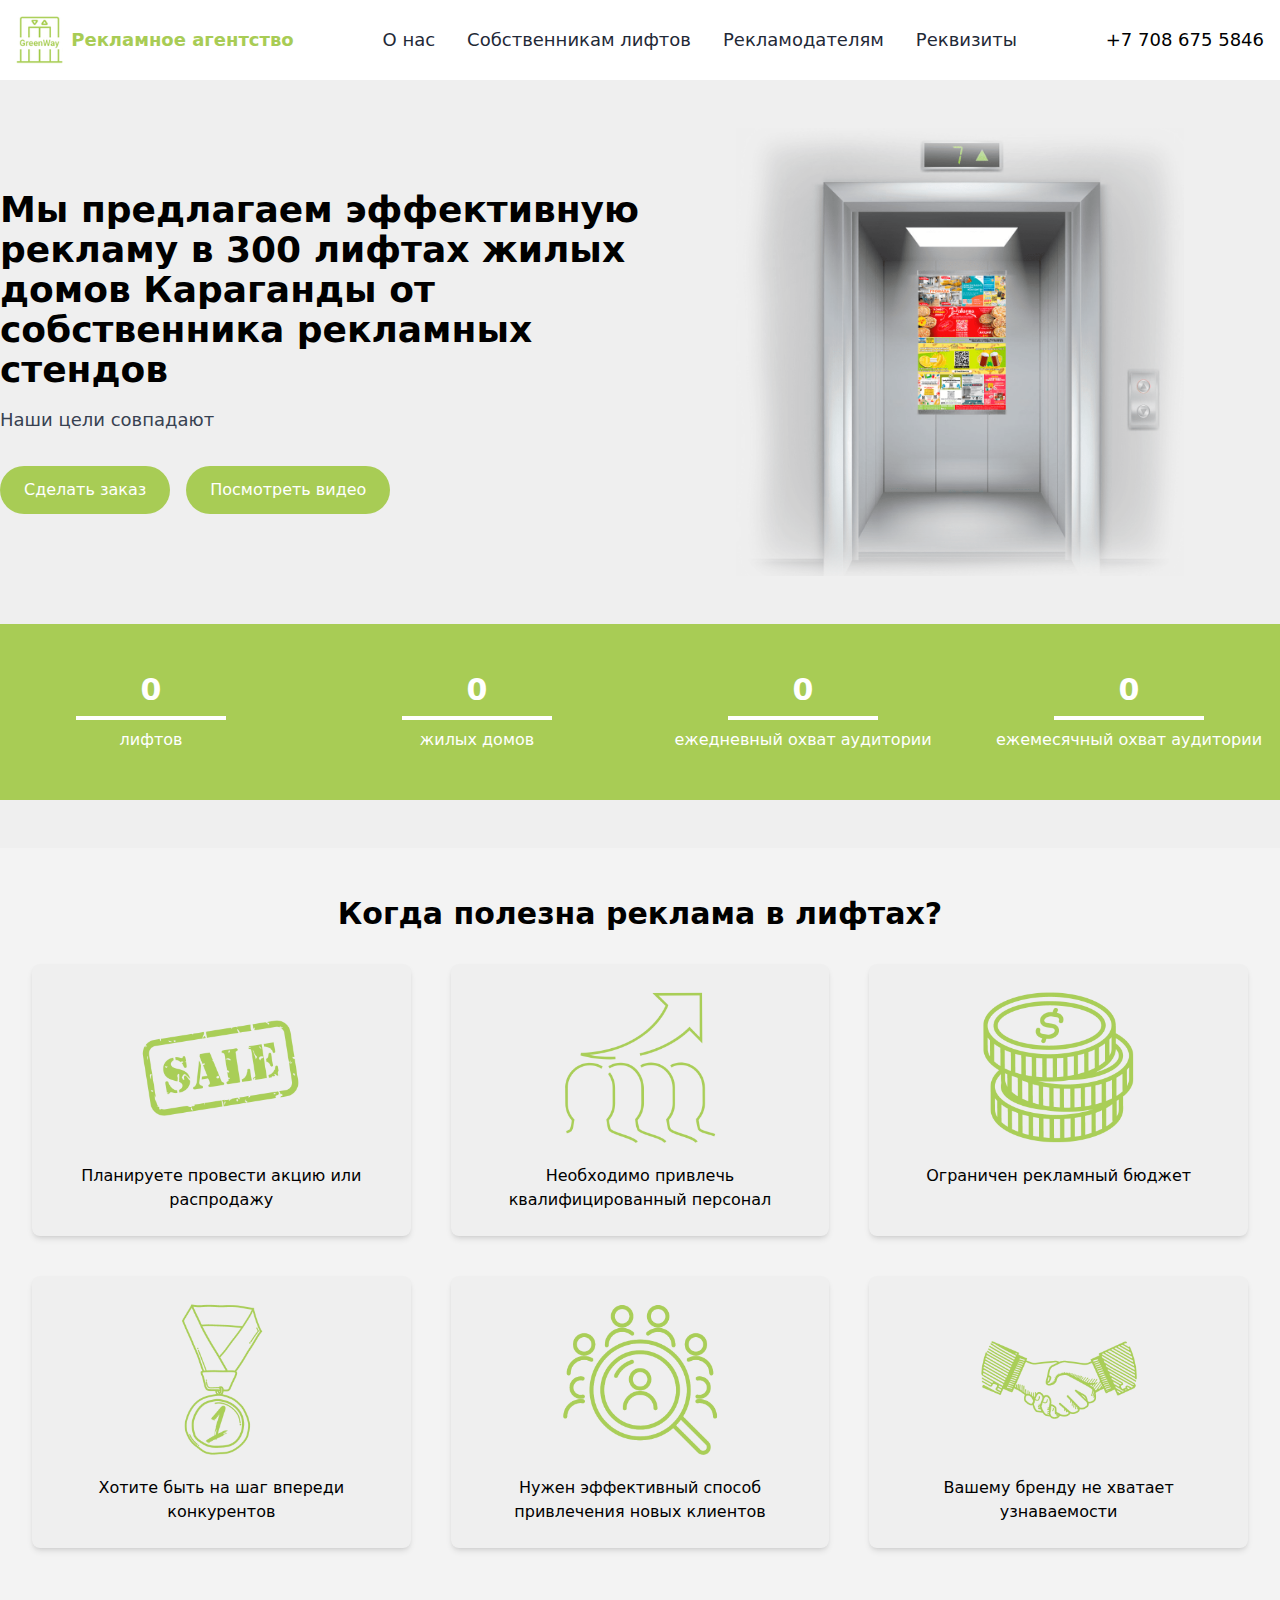
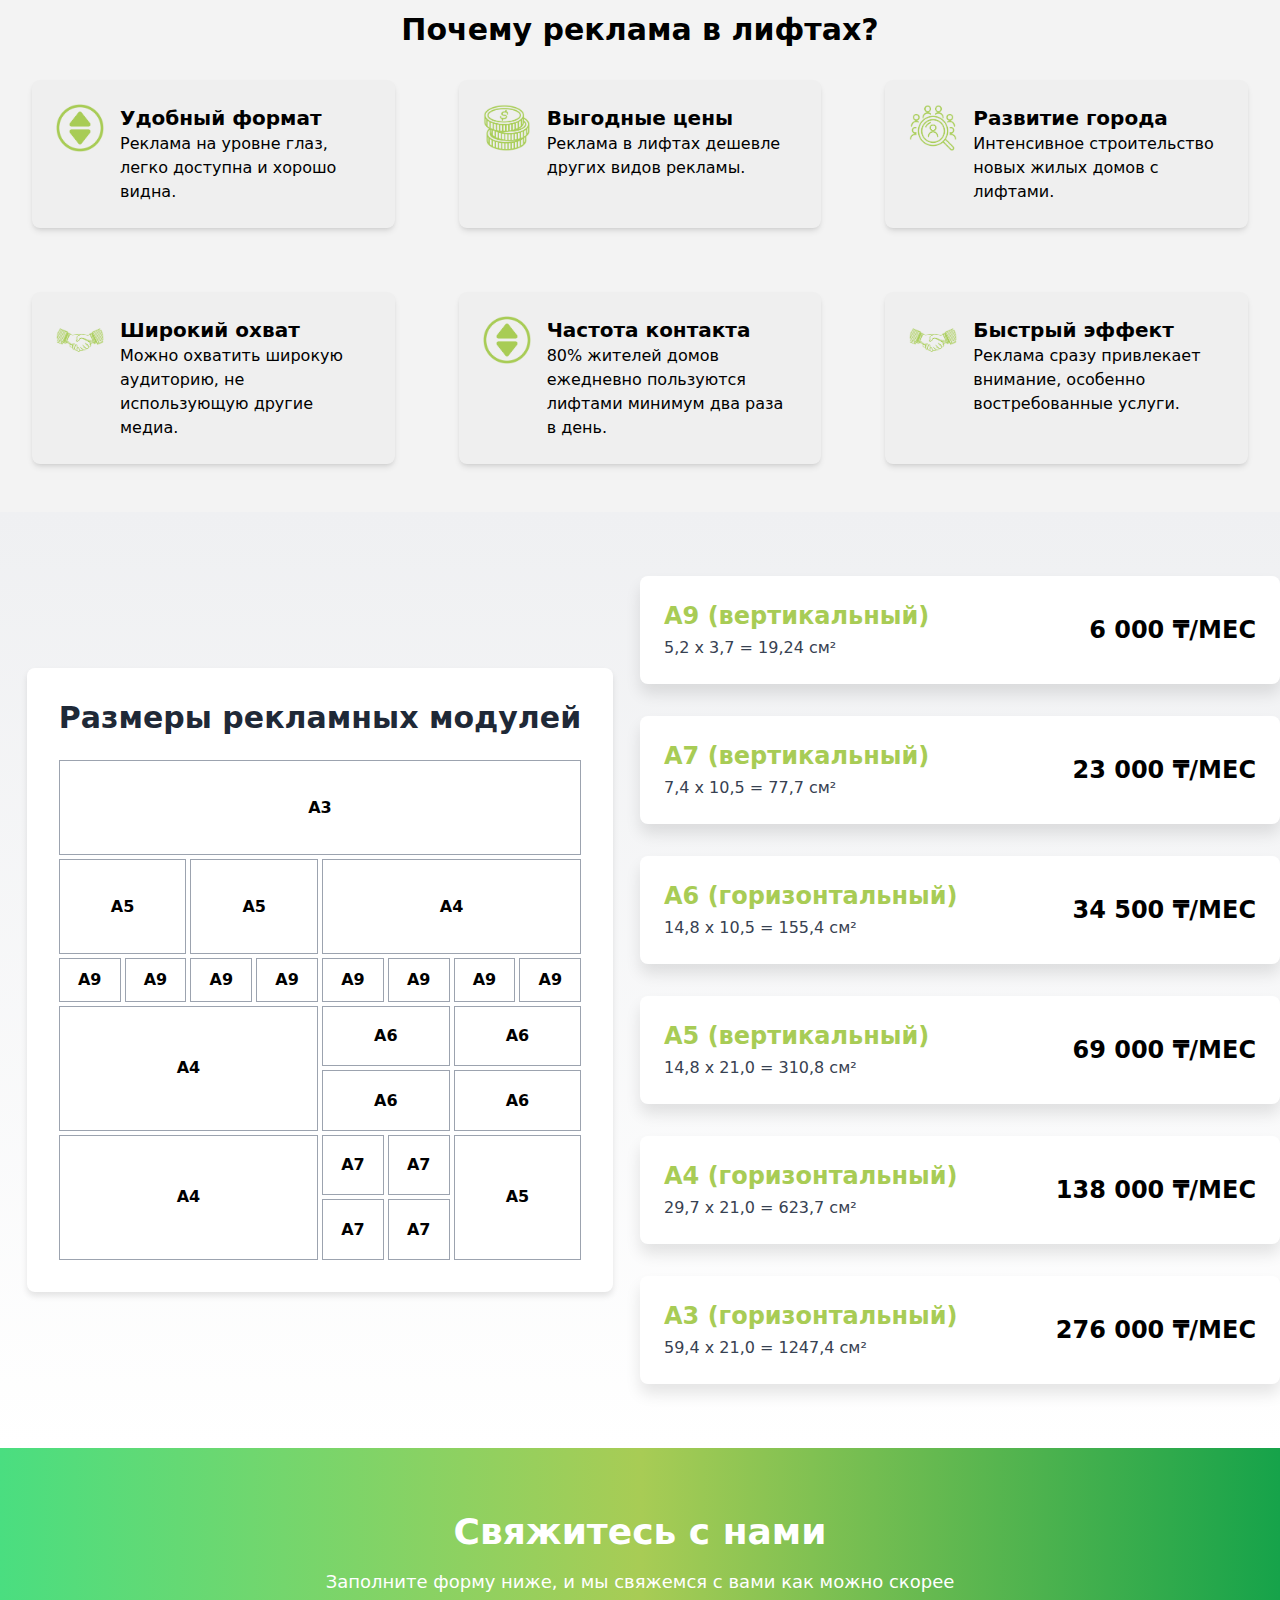
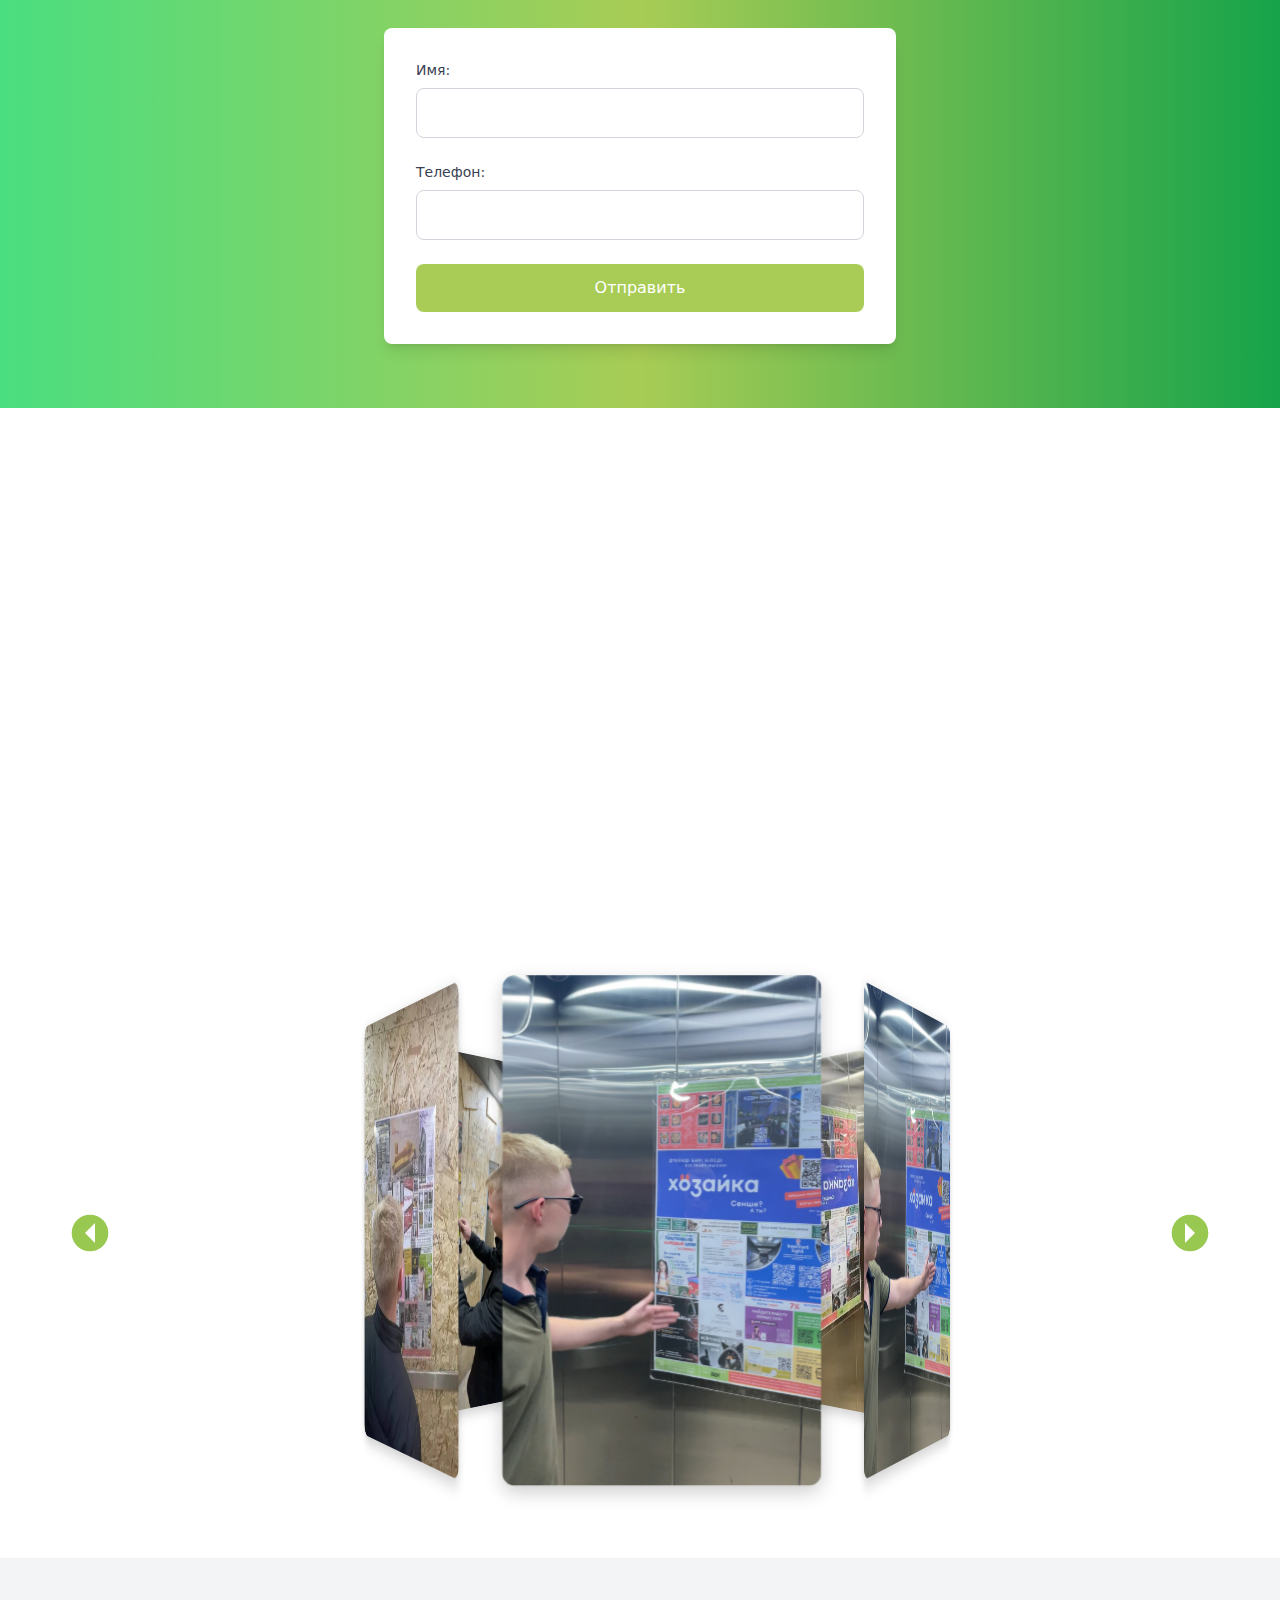
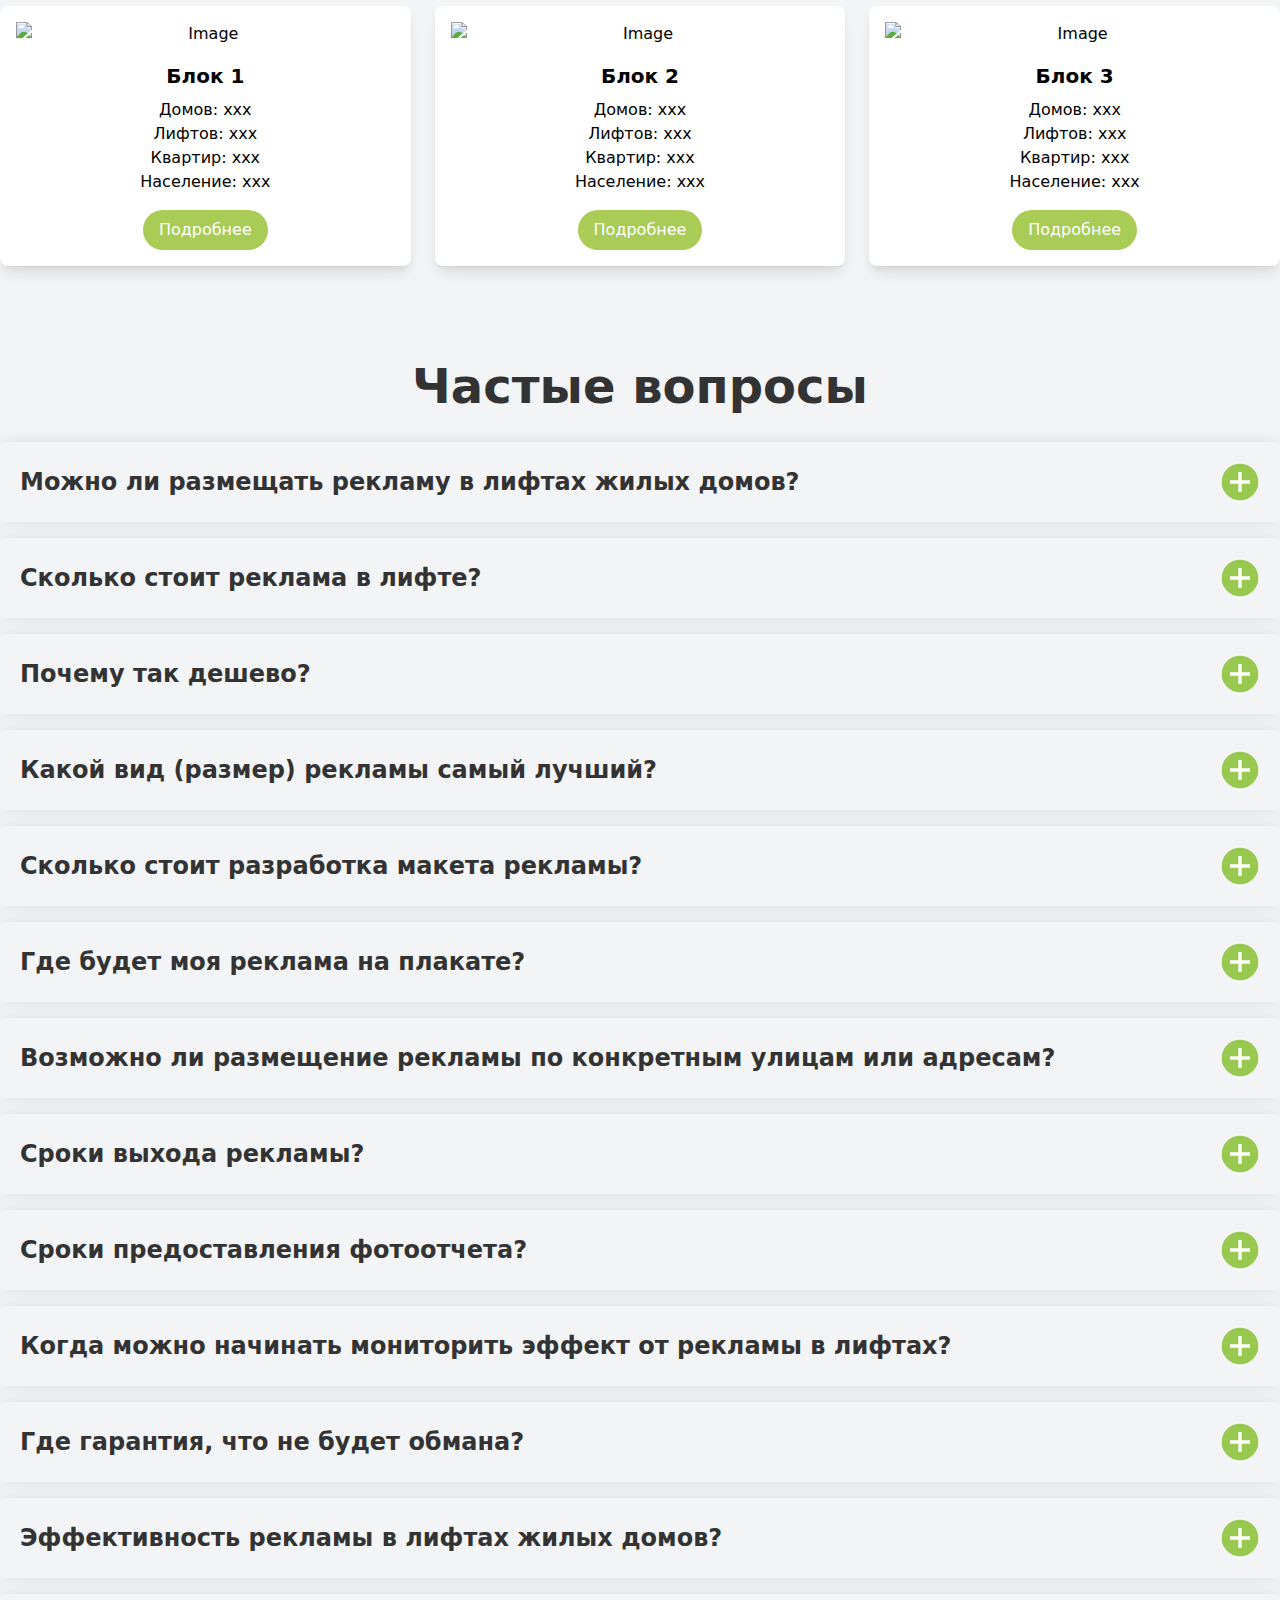
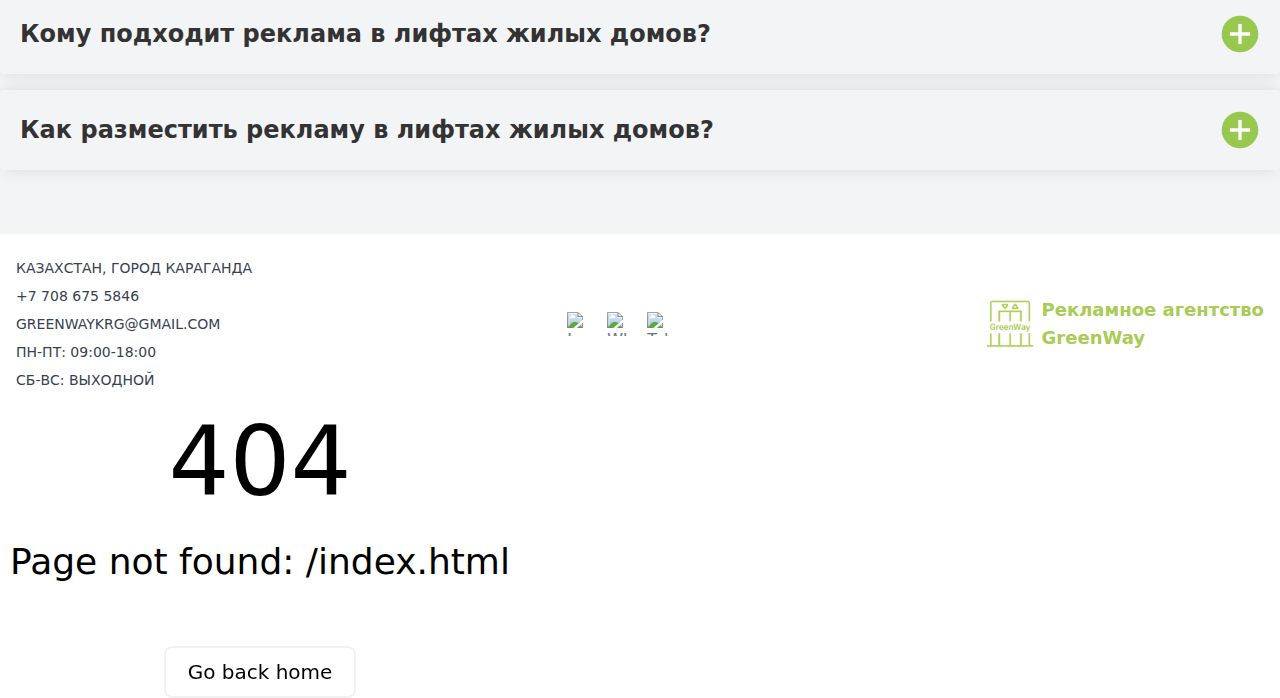
==== commit de0fd1f3: "Add files via upload" ====
--- a/index.html
+++ b/index.html
@@ -1,17 +1,18 @@
 <!DOCTYPE html><html  data-capo=""><head><meta charset="utf-8">
 <meta name="viewport" content="width=device-width, initial-scale=1">
-<style>*,::backdrop,:after,:before{--tw-border-spacing-x:0;--tw-border-spacing-y:0;--tw-translate-x:0;--tw-translate-y:0;--tw-rotate:0;--tw-skew-x:0;--tw-skew-y:0;--tw-scale-x:1;--tw-scale-y:1;--tw-pan-x: ;--tw-pan-y: ;--tw-pinch-zoom: ;--tw-scroll-snap-strictness:proximity;--tw-gradient-from-position: ;--tw-gradient-via-position: ;--tw-gradient-to-position: ;--tw-ordinal: ;--tw-slashed-zero: ;--tw-numeric-figure: ;--tw-numeric-spacing: ;--tw-numeric-fraction: ;--tw-ring-inset: ;--tw-ring-offset-width:0px;--tw-ring-offset-color:#fff;--tw-ring-color:#3b82f680;--tw-ring-offset-shadow:0 0 #0000;--tw-ring-shadow:0 0 #0000;--tw-shadow:0 0 #0000;--tw-shadow-colored:0 0 #0000;--tw-blur: ;--tw-brightness: ;--tw-contrast: ;--tw-grayscale: ;--tw-hue-rotate: ;--tw-invert: ;--tw-saturate: ;--tw-sepia: ;--tw-drop-shadow: ;--tw-backdrop-blur: ;--tw-backdrop-brightness: ;--tw-backdrop-contrast: ;--tw-backdrop-grayscale: ;--tw-backdrop-hue-rotate: ;--tw-backdrop-invert: ;--tw-backdrop-opacity: ;--tw-backdrop-saturate: ;--tw-backdrop-sepia: ;--tw-contain-size: ;--tw-contain-layout: ;--tw-contain-paint: ;--tw-contain-style: }/*! tailwindcss v3.4.13 | MIT License | https://tailwindcss.com*/*,:after,:before{border:0 solid #e5e7eb;box-sizing:border-box}:after,:before{--tw-content:""}:host,html{line-height:1.5;-webkit-text-size-adjust:100%;font-family:ui-sans-serif,system-ui,sans-serif,Apple Color Emoji,Segoe UI Emoji,Segoe UI Symbol,Noto Color Emoji;font-feature-settings:normal;font-variation-settings:normal;tab-size:4;-webkit-tap-highlight-color:transparent}body{line-height:inherit;margin:0}hr{border-top-width:1px;color:inherit;height:0}abbr:where([title]){-webkit-text-decoration:underline dotted;text-decoration:underline dotted}h1,h2,h3,h4,h5,h6{font-size:inherit;font-weight:inherit}a{color:inherit;text-decoration:inherit}b,strong{font-weight:bolder}code,kbd,pre,samp{font-family:ui-monospace,SFMono-Regular,Menlo,Monaco,Consolas,Liberation Mono,Courier New,monospace;font-feature-settings:normal;font-size:1em;font-variation-settings:normal}small{font-size:80%}sub,sup{font-size:75%;line-height:0;position:relative;vertical-align:initial}sub{bottom:-.25em}sup{top:-.5em}table{border-collapse:collapse;border-color:inherit;text-indent:0}button,input,optgroup,select,textarea{color:inherit;font-family:inherit;font-feature-settings:inherit;font-size:100%;font-variation-settings:inherit;font-weight:inherit;letter-spacing:inherit;line-height:inherit;margin:0;padding:0}button,select{text-transform:none}button,input:where([type=button]),input:where([type=reset]),input:where([type=submit]){-webkit-appearance:button;background-color:initial;background-image:none}:-moz-focusring{outline:auto}:-moz-ui-invalid{box-shadow:none}progress{vertical-align:initial}::-webkit-inner-spin-button,::-webkit-outer-spin-button{height:auto}[type=search]{-webkit-appearance:textfield;outline-offset:-2px}::-webkit-search-decoration{-webkit-appearance:none}::-webkit-file-upload-button{-webkit-appearance:button;font:inherit}summary{display:list-item}blockquote,dd,dl,figure,h1,h2,h3,h4,h5,h6,hr,p,pre{margin:0}fieldset{margin:0}fieldset,legend{padding:0}menu,ol,ul{list-style:none;margin:0;padding:0}dialog{padding:0}textarea{resize:vertical}input::placeholder,textarea::placeholder{color:#9ca3af;opacity:1}[role=button],button{cursor:pointer}:disabled{cursor:default}audio,canvas,embed,iframe,img,object,svg,video{display:block;vertical-align:middle}img,video{height:auto;max-width:100%}[hidden]{display:none}.container{width:100%}@media (min-width:640px){.container{max-width:640px}}@media (min-width:768px){.container{max-width:768px}}@media (min-width:1024px){.container{max-width:1024px}}@media (min-width:1280px){.container{max-width:1280px}}@media (min-width:1536px){.container{max-width:1536px}}.fixed{position:fixed}.absolute{position:absolute}.relative{position:relative}.inset-0{inset:0}.z-50{z-index:50}.mx-auto{margin-left:auto;margin-right:auto}.mb-2{margin-bottom:.5rem}.mb-4{margin-bottom:1rem}.mb-8{margin-bottom:2rem}.ml-3{margin-left:.75rem}.mt-12{margin-top:3rem}.mt-16{margin-top:4rem}.mt-2{margin-top:.5rem}.mt-4{margin-top:1rem}.mt-8{margin-top:2rem}.block{display:block}.inline-block{display:inline-block}.flex{display:flex}.grid{display:grid}.hidden{display:none}.h-12{height:3rem}.h-40{height:10rem}.h-6{height:1.5rem}.h-8{height:2rem}.h-auto{height:auto}.w-1\/2{width:50%}.w-6{width:1.5rem}.w-8{width:2rem}.w-full{width:100%}.max-w-lg{max-width:32rem}.flex-grow{flex-grow:1}.transform{transform:translate(var(--tw-translate-x),var(--tw-translate-y)) rotate(var(--tw-rotate)) skewX(var(--tw-skew-x)) skewY(var(--tw-skew-y)) scaleX(var(--tw-scale-x)) scaleY(var(--tw-scale-y))}.cursor-pointer{cursor:pointer}.resize{resize:both}.grid-cols-1{grid-template-columns:repeat(1,minmax(0,1fr))}.grid-cols-2{grid-template-columns:repeat(2,minmax(0,1fr))}.flex-col{flex-direction:column}.flex-col-reverse{flex-direction:column-reverse}.items-start{align-items:flex-start}.items-center{align-items:center}.justify-center{justify-content:center}.justify-between{justify-content:space-between}.gap-10{gap:2.5rem}.gap-6{gap:1.5rem}.space-x-2>:not([hidden])~:not([hidden]){--tw-space-x-reverse:0;margin-left:calc(.5rem*(1 - var(--tw-space-x-reverse)));margin-right:calc(.5rem*var(--tw-space-x-reverse))}.space-x-4>:not([hidden])~:not([hidden]){--tw-space-x-reverse:0;margin-left:calc(1rem*(1 - var(--tw-space-x-reverse)));margin-right:calc(1rem*var(--tw-space-x-reverse))}.space-x-8>:not([hidden])~:not([hidden]){--tw-space-x-reverse:0;margin-left:calc(2rem*(1 - var(--tw-space-x-reverse)));margin-right:calc(2rem*var(--tw-space-x-reverse))}.space-y-2>:not([hidden])~:not([hidden]){--tw-space-y-reverse:0;margin-bottom:calc(.5rem*var(--tw-space-y-reverse));margin-top:calc(.5rem*(1 - var(--tw-space-y-reverse)))}.space-y-4>:not([hidden])~:not([hidden]){--tw-space-y-reverse:0;margin-bottom:calc(1rem*var(--tw-space-y-reverse));margin-top:calc(1rem*(1 - var(--tw-space-y-reverse)))}.rounded-full{border-radius:9999px}.rounded-lg{border-radius:.5rem}.rounded-md{border-radius:.375rem}.border{border-width:1px}.border-b-4{border-bottom-width:4px}.border-white{--tw-border-opacity:1;border-color:rgb(255 255 255/var(--tw-border-opacity))}.bg-\[\#efefef\]{--tw-bg-opacity:1;background-color:rgb(239 239 239/var(--tw-bg-opacity))}.bg-black{--tw-bg-opacity:1;background-color:rgb(0 0 0/var(--tw-bg-opacity))}.bg-custom-green{--tw-bg-opacity:1;background-color:rgb(168 204 85/var(--tw-bg-opacity))}.bg-gray-100{--tw-bg-opacity:1;background-color:rgb(243 244 246/var(--tw-bg-opacity))}.bg-gray-200{--tw-bg-opacity:1;background-color:rgb(229 231 235/var(--tw-bg-opacity))}.bg-gray-50{--tw-bg-opacity:1;background-color:rgb(249 250 251/var(--tw-bg-opacity))}.bg-red-500{--tw-bg-opacity:1;background-color:rgb(239 68 68/var(--tw-bg-opacity))}.bg-white{--tw-bg-opacity:1;background-color:rgb(255 255 255/var(--tw-bg-opacity))}.bg-opacity-50{--tw-bg-opacity:0.5}.object-cover{object-fit:cover}.p-4{padding:1rem}.p-8{padding:2rem}.px-4{padding-left:1rem;padding-right:1rem}.px-6{padding-left:1.5rem;padding-right:1.5rem}.py-12{padding-bottom:3rem;padding-top:3rem}.py-2{padding-bottom:.5rem;padding-top:.5rem}.py-3{padding-bottom:.75rem;padding-top:.75rem}.py-6{padding-bottom:1.5rem;padding-top:1.5rem}.pb-2{padding-bottom:.5rem}.text-left{text-align:left}.text-center{text-align:center}.text-2xl{font-size:1.5rem;line-height:2rem}.text-3xl{font-size:1.875rem;line-height:2.25rem}.text-5xl{font-size:3rem;line-height:1}.text-lg{font-size:1.125rem;line-height:1.75rem}.text-sm{font-size:.875rem;line-height:1.25rem}.text-xl{font-size:1.25rem;line-height:1.75rem}.font-bold{font-weight:700}.font-normal{font-weight:400}.font-semibold{font-weight:600}.leading-tight{line-height:1.25}.text-black{--tw-text-opacity:1;color:rgb(0 0 0/var(--tw-text-opacity))}.text-custom-green{--tw-text-opacity:1;color:rgb(168 204 85/var(--tw-text-opacity))}.text-gray-500{--tw-text-opacity:1;color:rgb(107 114 128/var(--tw-text-opacity))}.text-gray-700{--tw-text-opacity:1;color:rgb(55 65 81/var(--tw-text-opacity))}.text-gray-800{--tw-text-opacity:1;color:rgb(31 41 55/var(--tw-text-opacity))}.text-white{--tw-text-opacity:1;color:rgb(255 255 255/var(--tw-text-opacity))}.shadow-lg{--tw-shadow:0 10px 15px -3px #0000001a,0 4px 6px -4px #0000001a;--tw-shadow-colored:0 10px 15px -3px var(--tw-shadow-color),0 4px 6px -4px var(--tw-shadow-color)}.shadow-lg,.shadow-md{box-shadow:var(--tw-ring-offset-shadow,0 0 #0000),var(--tw-ring-shadow,0 0 #0000),var(--tw-shadow)}.shadow-md{--tw-shadow:0 4px 6px -1px #0000001a,0 2px 4px -2px #0000001a;--tw-shadow-colored:0 4px 6px -1px var(--tw-shadow-color),0 2px 4px -2px var(--tw-shadow-color)}.transition{transition-duration:.15s;transition-property:color,background-color,border-color,text-decoration-color,fill,stroke,opacity,box-shadow,transform,filter,-webkit-backdrop-filter;transition-property:color,background-color,border-color,text-decoration-color,fill,stroke,opacity,box-shadow,transform,filter,backdrop-filter;transition-property:color,background-color,border-color,text-decoration-color,fill,stroke,opacity,box-shadow,transform,filter,backdrop-filter,-webkit-backdrop-filter;transition-timing-function:cubic-bezier(.4,0,.2,1)}.ease-in-out{transition-timing-function:cubic-bezier(.4,0,.2,1)}.hover\:bg-green-500:hover{--tw-bg-opacity:1;background-color:rgb(34 197 94/var(--tw-bg-opacity))}.hover\:text-custom-green:hover{--tw-text-opacity:1;color:rgb(168 204 85/var(--tw-text-opacity))}.hover\:text-gray-700:hover{--tw-text-opacity:1;color:rgb(55 65 81/var(--tw-text-opacity))}.focus\:outline-none:focus{outline:2px solid #0000;outline-offset:2px}@media (min-width:640px){.sm\:grid-cols-2{grid-template-columns:repeat(2,minmax(0,1fr))}.sm\:grid-cols-4{grid-template-columns:repeat(4,minmax(0,1fr))}}@media (min-width:768px){.md\:block{display:block}.md\:flex{display:flex}.md\:hidden{display:none}.md\:grid-cols-2{grid-template-columns:repeat(2,minmax(0,1fr))}.md\:grid-cols-3{grid-template-columns:repeat(3,minmax(0,1fr))}.md\:flex-row{flex-direction:row}.md\:justify-end{justify-content:flex-end}.md\:space-y-0>:not([hidden])~:not([hidden]){--tw-space-y-reverse:0;margin-bottom:calc(0px*var(--tw-space-y-reverse));margin-top:calc(0px*(1 - var(--tw-space-y-reverse)))}.md\:text-left{text-align:left}}@media (min-width:1024px){.lg\:mb-0{margin-bottom:0}.lg\:w-1\/2{width:50%}.lg\:max-w-md{max-width:28rem}.lg\:grid-cols-3{grid-template-columns:repeat(3,minmax(0,1fr))}.lg\:flex-row{flex-direction:row}.lg\:justify-start{justify-content:flex-start}.lg\:gap-16{gap:4rem}.lg\:px-0{padding-left:0;padding-right:0}.lg\:text-left{text-align:left}.lg\:text-4xl{font-size:2.25rem;line-height:2.5rem}}</style>
+<style>*,::backdrop,:after,:before{--tw-border-spacing-x:0;--tw-border-spacing-y:0;--tw-translate-x:0;--tw-translate-y:0;--tw-rotate:0;--tw-skew-x:0;--tw-skew-y:0;--tw-scale-x:1;--tw-scale-y:1;--tw-pan-x: ;--tw-pan-y: ;--tw-pinch-zoom: ;--tw-scroll-snap-strictness:proximity;--tw-gradient-from-position: ;--tw-gradient-via-position: ;--tw-gradient-to-position: ;--tw-ordinal: ;--tw-slashed-zero: ;--tw-numeric-figure: ;--tw-numeric-spacing: ;--tw-numeric-fraction: ;--tw-ring-inset: ;--tw-ring-offset-width:0px;--tw-ring-offset-color:#fff;--tw-ring-color:#3b82f680;--tw-ring-offset-shadow:0 0 #0000;--tw-ring-shadow:0 0 #0000;--tw-shadow:0 0 #0000;--tw-shadow-colored:0 0 #0000;--tw-blur: ;--tw-brightness: ;--tw-contrast: ;--tw-grayscale: ;--tw-hue-rotate: ;--tw-invert: ;--tw-saturate: ;--tw-sepia: ;--tw-drop-shadow: ;--tw-backdrop-blur: ;--tw-backdrop-brightness: ;--tw-backdrop-contrast: ;--tw-backdrop-grayscale: ;--tw-backdrop-hue-rotate: ;--tw-backdrop-invert: ;--tw-backdrop-opacity: ;--tw-backdrop-saturate: ;--tw-backdrop-sepia: ;--tw-contain-size: ;--tw-contain-layout: ;--tw-contain-paint: ;--tw-contain-style: }/*! tailwindcss v3.4.13 | MIT License | https://tailwindcss.com*/*,:after,:before{border:0 solid #e5e7eb;box-sizing:border-box}:after,:before{--tw-content:""}:host,html{line-height:1.5;-webkit-text-size-adjust:100%;font-family:ui-sans-serif,system-ui,sans-serif,Apple Color Emoji,Segoe UI Emoji,Segoe UI Symbol,Noto Color Emoji;font-feature-settings:normal;font-variation-settings:normal;tab-size:4;-webkit-tap-highlight-color:transparent}body{line-height:inherit;margin:0}hr{border-top-width:1px;color:inherit;height:0}abbr:where([title]){-webkit-text-decoration:underline dotted;text-decoration:underline dotted}h1,h2,h3,h4,h5,h6{font-size:inherit;font-weight:inherit}a{color:inherit;text-decoration:inherit}b,strong{font-weight:bolder}code,kbd,pre,samp{font-family:ui-monospace,SFMono-Regular,Menlo,Monaco,Consolas,Liberation Mono,Courier New,monospace;font-feature-settings:normal;font-size:1em;font-variation-settings:normal}small{font-size:80%}sub,sup{font-size:75%;line-height:0;position:relative;vertical-align:initial}sub{bottom:-.25em}sup{top:-.5em}table{border-collapse:collapse;border-color:inherit;text-indent:0}button,input,optgroup,select,textarea{color:inherit;font-family:inherit;font-feature-settings:inherit;font-size:100%;font-variation-settings:inherit;font-weight:inherit;letter-spacing:inherit;line-height:inherit;margin:0;padding:0}button,select{text-transform:none}button,input:where([type=button]),input:where([type=reset]),input:where([type=submit]){-webkit-appearance:button;background-color:initial;background-image:none}:-moz-focusring{outline:auto}:-moz-ui-invalid{box-shadow:none}progress{vertical-align:initial}::-webkit-inner-spin-button,::-webkit-outer-spin-button{height:auto}[type=search]{-webkit-appearance:textfield;outline-offset:-2px}::-webkit-search-decoration{-webkit-appearance:none}::-webkit-file-upload-button{-webkit-appearance:button;font:inherit}summary{display:list-item}blockquote,dd,dl,figure,h1,h2,h3,h4,h5,h6,hr,p,pre{margin:0}fieldset{margin:0}fieldset,legend{padding:0}menu,ol,ul{list-style:none;margin:0;padding:0}dialog{padding:0}textarea{resize:vertical}input::placeholder,textarea::placeholder{color:#9ca3af;opacity:1}[role=button],button{cursor:pointer}:disabled{cursor:default}audio,canvas,embed,iframe,img,object,svg,video{display:block;vertical-align:middle}img,video{height:auto;max-width:100%}[hidden]{display:none}.container{width:100%}@media (min-width:640px){.container{max-width:640px}}@media (min-width:768px){.container{max-width:768px}}@media (min-width:1024px){.container{max-width:1024px}}@media (min-width:1280px){.container{max-width:1280px}}@media (min-width:1536px){.container{max-width:1536px}}.fixed{position:fixed}.absolute{position:absolute}.relative{position:relative}.inset-0{inset:0}.z-50{z-index:50}.col-span-1{grid-column:span 1/span 1}.col-span-2{grid-column:span 2/span 2}.col-span-4{grid-column:span 4/span 4}.col-span-8{grid-column:span 8/span 8}.row-span-1{grid-row:span 1/span 1}.row-span-2{grid-row:span 2/span 2}.row-span-4{grid-row:span 4/span 4}.mx-4{margin-left:1rem;margin-right:1rem}.mx-auto{margin-left:auto;margin-right:auto}.mb-2{margin-bottom:.5rem}.mb-4{margin-bottom:1rem}.mb-6{margin-bottom:1.5rem}.mb-8{margin-bottom:2rem}.ml-3{margin-left:.75rem}.mt-1{margin-top:.25rem}.mt-12{margin-top:3rem}.mt-16{margin-top:4rem}.mt-2{margin-top:.5rem}.mt-4{margin-top:1rem}.mt-8{margin-top:2rem}.block{display:block}.flex{display:flex}.grid{display:grid}.hidden{display:none}.h-12{height:3rem}.h-40{height:10rem}.h-6{height:1.5rem}.h-8{height:2rem}.h-\[500px\]{height:500px}.h-auto{height:auto}.w-1\/2{width:50%}.w-6{width:1.5rem}.w-8{width:2rem}.w-\[150px\]{width:150px}.w-full{width:100%}.max-w-lg{max-width:32rem}.flex-grow{flex-grow:1}.transform{transform:translate(var(--tw-translate-x),var(--tw-translate-y)) rotate(var(--tw-rotate)) skewX(var(--tw-skew-x)) skewY(var(--tw-skew-y)) scaleX(var(--tw-scale-x)) scaleY(var(--tw-scale-y))}.cursor-pointer{cursor:pointer}.resize{resize:both}.grid-cols-1{grid-template-columns:repeat(1,minmax(0,1fr))}.grid-cols-2{grid-template-columns:repeat(2,minmax(0,1fr))}.grid-cols-8{grid-template-columns:repeat(8,minmax(0,1fr))}.flex-col{flex-direction:column}.flex-col-reverse{flex-direction:column-reverse}.items-start{align-items:flex-start}.items-center{align-items:center}.justify-center{justify-content:center}.justify-between{justify-content:space-between}.gap-1{gap:.25rem}.gap-10{gap:2.5rem}.gap-6{gap:1.5rem}.space-x-2>:not([hidden])~:not([hidden]){--tw-space-x-reverse:0;margin-left:calc(.5rem*(1 - var(--tw-space-x-reverse)));margin-right:calc(.5rem*var(--tw-space-x-reverse))}.space-x-4>:not([hidden])~:not([hidden]){--tw-space-x-reverse:0;margin-left:calc(1rem*(1 - var(--tw-space-x-reverse)));margin-right:calc(1rem*var(--tw-space-x-reverse))}.space-x-8>:not([hidden])~:not([hidden]){--tw-space-x-reverse:0;margin-left:calc(2rem*(1 - var(--tw-space-x-reverse)));margin-right:calc(2rem*var(--tw-space-x-reverse))}.space-y-2>:not([hidden])~:not([hidden]){--tw-space-y-reverse:0;margin-bottom:calc(.5rem*var(--tw-space-y-reverse));margin-top:calc(.5rem*(1 - var(--tw-space-y-reverse)))}.space-y-4>:not([hidden])~:not([hidden]){--tw-space-y-reverse:0;margin-bottom:calc(1rem*var(--tw-space-y-reverse));margin-top:calc(1rem*(1 - var(--tw-space-y-reverse)))}.space-y-8>:not([hidden])~:not([hidden]){--tw-space-y-reverse:0;margin-bottom:calc(2rem*var(--tw-space-y-reverse));margin-top:calc(2rem*(1 - var(--tw-space-y-reverse)))}.rounded-full{border-radius:9999px}.rounded-lg{border-radius:.5rem}.rounded-md{border-radius:.375rem}.border{border-width:1px}.border-b-4{border-bottom-width:4px}.border-gray-300{--tw-border-opacity:1;border-color:rgb(209 213 219/var(--tw-border-opacity))}.border-gray-400{--tw-border-opacity:1;border-color:rgb(156 163 175/var(--tw-border-opacity))}.border-white{--tw-border-opacity:1;border-color:rgb(255 255 255/var(--tw-border-opacity))}.bg-\[\#a8cc55\]{--tw-bg-opacity:1;background-color:rgb(168 204 85/var(--tw-bg-opacity))}.bg-\[\#efefef\]{--tw-bg-opacity:1;background-color:rgb(239 239 239/var(--tw-bg-opacity))}.bg-\[\#f3f3f3\]{--tw-bg-opacity:1;background-color:rgb(243 243 243/var(--tw-bg-opacity))}.bg-black{--tw-bg-opacity:1;background-color:rgb(0 0 0/var(--tw-bg-opacity))}.bg-custom-green{--tw-bg-opacity:1;background-color:rgb(168 204 85/var(--tw-bg-opacity))}.bg-gray-100{--tw-bg-opacity:1;background-color:rgb(243 244 246/var(--tw-bg-opacity))}.bg-gray-200{--tw-bg-opacity:1;background-color:rgb(229 231 235/var(--tw-bg-opacity))}.bg-gray-50{--tw-bg-opacity:1;background-color:rgb(249 250 251/var(--tw-bg-opacity))}.bg-red-500{--tw-bg-opacity:1;background-color:rgb(239 68 68/var(--tw-bg-opacity))}.bg-white{--tw-bg-opacity:1;background-color:rgb(255 255 255/var(--tw-bg-opacity))}.bg-opacity-50{--tw-bg-opacity:0.5}.bg-gradient-to-r{background-image:linear-gradient(to right,var(--tw-gradient-stops))}.from-green-400{--tw-gradient-from:#4ade80 var(--tw-gradient-from-position);--tw-gradient-to:#4ade8000 var(--tw-gradient-to-position);--tw-gradient-stops:var(--tw-gradient-from),var(--tw-gradient-to)}.via-\[\#a8cc55\]{--tw-gradient-to:#a8cc5500 var(--tw-gradient-to-position);--tw-gradient-stops:var(--tw-gradient-from),#a8cc55 var(--tw-gradient-via-position),var(--tw-gradient-to)}.to-green-600{--tw-gradient-to:#16a34a var(--tw-gradient-to-position)}.object-cover{object-fit:cover}.p-3{padding:.75rem}.p-4{padding:1rem}.p-6{padding:1.5rem}.p-8{padding:2rem}.px-4{padding-left:1rem;padding-right:1rem}.px-6{padding-left:1.5rem;padding-right:1.5rem}.py-12{padding-bottom:3rem;padding-top:3rem}.py-16{padding-bottom:4rem;padding-top:4rem}.py-2{padding-bottom:.5rem;padding-top:.5rem}.py-3{padding-bottom:.75rem;padding-top:.75rem}.py-6{padding-bottom:1.5rem;padding-top:1.5rem}.pb-2{padding-bottom:.5rem}.text-left{text-align:left}.text-center{text-align:center}.text-right{text-align:right}.text-2xl{font-size:1.5rem;line-height:2rem}.text-3xl{font-size:1.875rem;line-height:2.25rem}.text-4xl{font-size:2.25rem;line-height:2.5rem}.text-5xl{font-size:3rem;line-height:1}.text-lg{font-size:1.125rem;line-height:1.75rem}.text-sm{font-size:.875rem;line-height:1.25rem}.text-xl{font-size:1.25rem;line-height:1.75rem}.font-bold{font-weight:700}.font-medium{font-weight:500}.font-normal{font-weight:400}.font-semibold{font-weight:600}.leading-tight{line-height:1.25}.text-black{--tw-text-opacity:1;color:rgb(0 0 0/var(--tw-text-opacity))}.text-custom-green{--tw-text-opacity:1;color:rgb(168 204 85/var(--tw-text-opacity))}.text-gray-500{--tw-text-opacity:1;color:rgb(107 114 128/var(--tw-text-opacity))}.text-gray-700{--tw-text-opacity:1;color:rgb(55 65 81/var(--tw-text-opacity))}.text-gray-800{--tw-text-opacity:1;color:rgb(31 41 55/var(--tw-text-opacity))}.text-green-500{--tw-text-opacity:1;color:rgb(34 197 94/var(--tw-text-opacity))}.text-red-500{--tw-text-opacity:1;color:rgb(239 68 68/var(--tw-text-opacity))}.text-white{--tw-text-opacity:1;color:rgb(255 255 255/var(--tw-text-opacity))}.shadow-lg{--tw-shadow:0 10px 15px -3px #0000001a,0 4px 6px -4px #0000001a;--tw-shadow-colored:0 10px 15px -3px var(--tw-shadow-color),0 4px 6px -4px var(--tw-shadow-color)}.shadow-lg,.shadow-md{box-shadow:var(--tw-ring-offset-shadow,0 0 #0000),var(--tw-ring-shadow,0 0 #0000),var(--tw-shadow)}.shadow-md{--tw-shadow:0 4px 6px -1px #0000001a,0 2px 4px -2px #0000001a;--tw-shadow-colored:0 4px 6px -1px var(--tw-shadow-color),0 2px 4px -2px var(--tw-shadow-color)}.transition{transition-duration:.15s;transition-property:color,background-color,border-color,text-decoration-color,fill,stroke,opacity,box-shadow,transform,filter,-webkit-backdrop-filter;transition-property:color,background-color,border-color,text-decoration-color,fill,stroke,opacity,box-shadow,transform,filter,backdrop-filter;transition-property:color,background-color,border-color,text-decoration-color,fill,stroke,opacity,box-shadow,transform,filter,backdrop-filter,-webkit-backdrop-filter;transition-timing-function:cubic-bezier(.4,0,.2,1)}.transition-shadow{transition-duration:.15s;transition-property:box-shadow;transition-timing-function:cubic-bezier(.4,0,.2,1)}.duration-300{transition-duration:.3s}.ease-in-out{transition-timing-function:cubic-bezier(.4,0,.2,1)}.hover\:bg-\[\#98b84d\]:hover{--tw-bg-opacity:1;background-color:rgb(152 184 77/var(--tw-bg-opacity))}.hover\:bg-green-500:hover{--tw-bg-opacity:1;background-color:rgb(34 197 94/var(--tw-bg-opacity))}.hover\:text-custom-green:hover{--tw-text-opacity:1;color:rgb(168 204 85/var(--tw-text-opacity))}.hover\:text-gray-700:hover{--tw-text-opacity:1;color:rgb(55 65 81/var(--tw-text-opacity))}.hover\:shadow-lg:hover{--tw-shadow:0 10px 15px -3px #0000001a,0 4px 6px -4px #0000001a;--tw-shadow-colored:0 10px 15px -3px var(--tw-shadow-color),0 4px 6px -4px var(--tw-shadow-color);box-shadow:var(--tw-ring-offset-shadow,0 0 #0000),var(--tw-ring-shadow,0 0 #0000),var(--tw-shadow)}.focus\:outline-none:focus{outline:2px solid #0000;outline-offset:2px}.focus\:ring-2:focus{--tw-ring-offset-shadow:var(--tw-ring-inset) 0 0 0 var(--tw-ring-offset-width) var(--tw-ring-offset-color);--tw-ring-shadow:var(--tw-ring-inset) 0 0 0 calc(2px + var(--tw-ring-offset-width)) var(--tw-ring-color);box-shadow:var(--tw-ring-offset-shadow),var(--tw-ring-shadow),var(--tw-shadow,0 0 #0000)}.focus\:ring-\[\#a8cc55\]:focus,.focus\:ring-custom-green:focus{--tw-ring-opacity:1;--tw-ring-color:rgb(168 204 85/var(--tw-ring-opacity))}@media (min-width:640px){.sm\:grid-cols-2{grid-template-columns:repeat(2,minmax(0,1fr))}.sm\:grid-cols-4{grid-template-columns:repeat(4,minmax(0,1fr))}}@media (min-width:768px){.md\:block{display:block}.md\:flex{display:flex}.md\:hidden{display:none}.md\:grid-cols-2{grid-template-columns:repeat(2,minmax(0,1fr))}.md\:grid-cols-3{grid-template-columns:repeat(3,minmax(0,1fr))}.md\:flex-row{flex-direction:row}.md\:justify-end{justify-content:flex-end}.md\:space-y-0>:not([hidden])~:not([hidden]){--tw-space-y-reverse:0;margin-bottom:calc(0px*var(--tw-space-y-reverse));margin-top:calc(0px*(1 - var(--tw-space-y-reverse)))}.md\:text-left{text-align:left}}@media (min-width:1024px){.lg\:mx-0{margin-left:0;margin-right:0}.lg\:mb-0{margin-bottom:0}.lg\:w-1\/2{width:50%}.lg\:max-w-md{max-width:28rem}.lg\:grid-cols-3{grid-template-columns:repeat(3,minmax(0,1fr))}.lg\:flex-row{flex-direction:row}.lg\:justify-start{justify-content:flex-start}.lg\:gap-16{gap:4rem}.lg\:px-0{padding-left:0;padding-right:0}.lg\:px-8{padding-left:2rem;padding-right:2rem}.lg\:text-left{text-align:left}.lg\:text-4xl{font-size:2.25rem;line-height:2.5rem}}</style>
+<style>section[data-v-f2b6455e]{background:linear-gradient(180deg,#eff0f2,#fff)}.bg-custom-green[data-v-f2b6455e]{background-color:#98c850}.shadow-md[data-v-f2b6455e]{box-shadow:0 4px 6px rgba(0,0,0,.1)}.shadow-lg[data-v-f2b6455e]{box-shadow:0 10px 15px rgba(0,0,0,.1)}.grid div[data-v-f2b6455e]{align-items:center;display:flex;height:100%;justify-content:center}</style>
 <style>.map-container[data-v-8a2e7727]{height:500px;width:100%}</style>
 <style>.carousel-wrapper[data-v-28570732]{align-items:center;display:flex;height:650px;justify-content:center;margin:0 auto;max-width:1200px;overflow:hidden;perspective:1200px}.carousel[data-v-28570732],.carousel-wrapper[data-v-28570732]{position:relative;width:100%}.carousel[data-v-28570732]{height:100%}.carousel[data-v-28570732],.carousel-slide[data-v-28570732]{transform-style:preserve-3d}.carousel-slide[data-v-28570732]{bottom:19.5%;left:41%;position:absolute;transform:translate(-50%,-50%)}.carousel-image[data-v-28570732]{border-radius:10px;box-shadow:0 5px 15px rgba(0,0,0,.2);height:100%;-o-object-fit:cover;object-fit:cover;transition:transform .5s ease;width:100%}.carousel-slide:hover .carousel-image[data-v-28570732]{transform:scale(1.05)}.nav-btn[data-v-28570732]{background:none;border:none;cursor:pointer;padding:10px;position:absolute;top:50%;transform:translateY(-50%);z-index:10}.nav-icon[data-v-28570732]{height:40px;width:40px}.prev-btn[data-v-28570732]{left:20px}.next-btn[data-v-28570732]{right:20px}@media (max-width:934px){.nav-btn[data-v-28570732]{bottom:10px;top:auto}.prev-btn[data-v-28570732]{left:calc(50% - 60px);transform:none}.next-btn[data-v-28570732]{right:calc(50% - 60px);transform:none}}@media (max-width:504px){.carousel-wrapper[data-v-28570732]{height:500px}.carousel-slide[data-v-28570732]{bottom:20%;left:36%}.prev-btn[data-v-28570732]{left:calc(50% - 80px)}.next-btn[data-v-28570732]{right:calc(50% - 80px)}}@media (max-width:390px){.carousel-wrapper[data-v-28570732]{height:400px}.carousel-slide[data-v-28570732]{bottom:25%;left:30%}.nav-icon[data-v-28570732]{height:30px;width:30px}.prev-btn[data-v-28570732]{left:calc(50% - 60px)}.next-btn[data-v-28570732]{right:calc(50% - 60px)}}</style>
-<style>.faq-section[data-v-7a5e76c4]{background:#f3f4f6}.text-primary[data-v-7a5e76c4]{color:#333}.accordion[data-v-7a5e76c4]{background:#e5e7eb;border-radius:4px;box-shadow:0 0 15px rgba(0,0,0,.1);overflow:hidden;transition:transform .6s ease-in-out,box-shadow .6s ease-in-out}.accordion.active[data-v-7a5e76c4]{box-shadow:0 0 15px rgba(0,0,0,.3);transform:scale(1.05)}.faq-header[data-v-7a5e76c4]{background:#f3f4f6;color:#333;cursor:pointer;font-size:46px;padding:20px;transition:background .3s ease,color .3s ease}.faq-header[data-v-7a5e76c4]:hover{background-color:#98c850}.faq-body[data-v-7a5e76c4]{max-height:0;opacity:0;overflow:hidden;transition:max-height .6s ease,opacity .6s ease}.accordion.active .faq-body[data-v-7a5e76c4]{max-height:500px;opacity:1}.faq-body p[data-v-7a5e76c4]{animation:fadeIn-7a5e76c4 .8s ease-in-out;color:#4b5563;font-size:18px;padding:20px}@keyframes fadeIn-7a5e76c4{0%{opacity:0;transform:translateY(-10px)}to{opacity:1;transform:translateY(0)}}.faq-icon[data-v-7a5e76c4]{height:40px;transition:transform .4s ease-in-out;width:40px}.accordion.active .faq-icon[data-v-7a5e76c4]{transform:rotate(45deg)}</style>
-<link rel="stylesheet" href="/_nuxt/index.nAaRh7VP.css">
-<link rel="preload" as="fetch" crossorigin="anonymous" href="/_payload.json?f4da2189-fd58-49db-9556-a0531acde249">
-<link rel="modulepreload" as="script" crossorigin href="/_nuxt/DeZOgdTT.js">
-<link rel="modulepreload" as="script" crossorigin href="/_nuxt/8JH_EX9e.js">
-<link rel="modulepreload" as="script" crossorigin href="/_nuxt/D54koFck.js">
+<style>.faq-section[data-v-a52ee1ae]{background:#f3f4f6}.text-primary[data-v-a52ee1ae]{color:#333}.accordion[data-v-a52ee1ae]{background:#e5e7eb;border-radius:4px;box-shadow:0 0 15px rgba(0,0,0,.1);overflow:hidden;transition:transform .6s ease-in-out,box-shadow .6s ease-in-out}.accordion.active[data-v-a52ee1ae]{box-shadow:0 0 15px rgba(0,0,0,.3);transform:scale(1.05)}.faq-header[data-v-a52ee1ae]{background:#f3f4f6;color:#333;cursor:pointer;font-size:46px;padding:20px;transition:background .3s ease,color .3s ease}.faq-header[data-v-a52ee1ae]:hover{background-color:#98c850}.faq-body[data-v-a52ee1ae]{max-height:0;opacity:0;overflow:hidden;transition:max-height .6s ease,opacity .6s ease}.accordion.active .faq-body[data-v-a52ee1ae]{max-height:500px;opacity:1}.faq-body p[data-v-a52ee1ae]{animation:fadeIn-a52ee1ae .8s ease-in-out;color:#4b5563;font-size:18px;padding:20px}@keyframes fadeIn-a52ee1ae{0%{opacity:0;transform:translateY(-10px)}to{opacity:1;transform:translateY(0)}}.faq-icon[data-v-a52ee1ae]{height:40px;transition:transform .4s ease-in-out;width:40px}.accordion.active .faq-icon[data-v-a52ee1ae]{transform:rotate(45deg)}</style>
+<link rel="stylesheet" href="/_nuxt/index.Bbhlz9Nd.css">
+<link rel="preload" as="fetch" crossorigin="anonymous" href="/_payload.json?4ff2b467-7693-4508-8740-3b756d6adebf">
+<link rel="modulepreload" as="script" crossorigin href="/_nuxt/GPmrX-Rx.js">
+<link rel="modulepreload" as="script" crossorigin href="/_nuxt/CKA5hboz.js">
+<link rel="modulepreload" as="script" crossorigin href="/_nuxt/D-NwYGBl.js">
 <script src="https://maps.api.2gis.ru/2.0/loader.js?pkg=full" defer></script>
-<link rel="prefetch" as="script" crossorigin href="/_nuxt/CBO74Wap.js">
-<link rel="prefetch" as="script" crossorigin href="/_nuxt/Cu5DVF0T.js">
+<link rel="prefetch" as="script" crossorigin href="/_nuxt/BNeJ08PV.js">
+<link rel="prefetch" as="script" crossorigin href="/_nuxt/DUJGx7j3.js">
 <link rel="prefetch" as="image" type="image/png" href="/_nuxt/LIFT.DQ1PNfH-.png">
 <link rel="prefetch" as="image" type="image/png" href="/_nuxt/button.BXOBi4ev.png">
 <link rel="prefetch" as="image" type="image/png" href="/_nuxt/hand.B4OCLdPB.png">
@@ -26,5 +27,5 @@
 <link rel="prefetch" as="image" type="image/webp" href="/_nuxt/3.ogX7Y6ns.webp">
 <link rel="prefetch" as="image" type="image/webp" href="/_nuxt/4.DN6YWjMZ.webp">
 <link rel="prefetch" as="image" type="image/webp" href="/_nuxt/6.B-RFeXPC.webp">
-<script type="module" src="/_nuxt/DeZOgdTT.js" crossorigin></script></head><body><div id="__nuxt"><div><div><header class="bg-white shadow-md"><div class="container mx-auto flex items-center justify-between p-4"><div class="flex items-center space-x-2"><img src="[data-uri]" alt="Logo" class="h-12"><span class="font-bold text-lg text-custom-green">Рекламное агентство</span></div><div class="md:hidden"><button class="text-gray-800 focus:outline-none"><svg class="w-8 h-8" fill="none" stroke="currentColor" viewBox="0 0 24 24" xmlns="http://www.w3.org/2000/svg"><path stroke-linecap="round" stroke-linejoin="round" stroke-width="2" d="M4 6h16M4 12h16m-7 6h7"></path></svg></button></div><nav class="hidden md:flex space-x-8 flex-grow justify-center text-lg"><a href="#about" class="text-gray-800 hover:text-custom-green">О нас</a><a href="#services" class="text-gray-800 hover:text-custom-green">Собственникам лифтов</a><a href="#contact" class="text-gray-800 hover:text-custom-green">Рекламодателям</a><a href="#bank" class="text-gray-800 hover:text-custom-green">Реквизиты</a></nav><div class="hidden md:block"><a href="https://wa.me/77086755846" class="font-normal text-lg text-black hover:text-custom-green" target="_blank" rel="noopener noreferrer"> +7 708 675 5846 </a></div></div><!----></header><section class="bg-[#efefef] py-12"><div class="container mx-auto flex flex-col-reverse lg:flex-row items-center justify-between px-6 lg:px-0"><div class="text-center lg:text-left lg:w-1/2"><h2 class="text-2xl lg:text-4xl font-bold text-black leading-tight"> Мы предлагаем эффективную рекламу в 300 лифтах жилых домов Караганды от собственника рекламных стендов </h2><p class="text-gray-700 mt-4 text-lg">Наши цели совпадают</p><div class="flex justify-center lg:justify-start space-x-4 mt-8"><a href="#order" class="bg-custom-green text-white py-3 px-6 rounded-full hover:bg-green-500 transition"> Сделать заказ </a><a href="#video" class="bg-custom-green text-white py-3 px-6 rounded-full hover:bg-green-500 transition"> Посмотреть видео </a></div></div><div class="lg:w-1/2 flex justify-center mb-8 lg:mb-0"><img src="/_nuxt/LIFT.DQ1PNfH-.png" alt="Лифт с рекламой" class="w-full h-auto lg:max-w-md"></div></div><div class="bg-custom-green py-12 mt-12"><div class="container mx-auto grid grid-cols-2 sm:grid-cols-4 gap-6 text-center text-white"><div><h3 class="text-3xl font-bold border-b-4 border-white inline-block pb-2">200</h3><p class="mt-2">лифтов</p></div><div><h3 class="text-3xl font-bold border-b-4 border-white inline-block pb-2">150</h3><p class="mt-2">жилых домов</p></div><div><h3 class="text-3xl font-bold border-b-4 border-white inline-block pb-2">&gt;36 000</h3><p class="mt-2">ежедневный охват аудитории</p></div><div><h3 class="text-3xl font-bold border-b-4 border-white inline-block pb-2">&gt;1 080 000</h3><p class="mt-2">ежемесячный охват аудитории</p></div></div></div></section><section class="py-12 bg-[#efefef]"><div class="container mx-auto text-center"><h2 class="text-3xl font-bold text-black mb-8">Когда полезна реклама в лифтах?</h2><div class="grid grid-cols-1 md:grid-cols-3 gap-10"><div><img src="/_nuxt/sale.DK8xt-3Q.png" alt="Sale" class="mx-auto h-40 mb-4"><p>Планируете провести акцию или распродажу</p></div><div><img src="/_nuxt/staff.B2Z4Mv-r.png" alt="Staff" class="mx-auto h-40 mb-4"><p>Необходимо привлечь квалифицированный персонал</p></div><div><img src="/_nuxt/money.DJ3toC8H.png" alt="Money" class="mx-auto h-40 mb-4"><p>Ограничен рекламный бюджет</p></div><div><img src="/_nuxt/medal.ygx7rKrw.png" alt="Medal" class="mx-auto h-40 mb-4"><p>Хотите быть на шаг впереди конкурентов</p></div><div><img src="/_nuxt/people.D8B6CIWY.png" alt="People" class="mx-auto h-40 mb-4"><p>Нужен эффективный способ привлечения новых клиентов</p></div><div><img src="/_nuxt/hand.B4OCLdPB.png" alt="Hand" class="mx-auto h-40 mb-4"><p>Вашему бренду не хватает узнаваемости</p></div></div></div><div class="container mx-auto text-center mt-16"><h2 class="text-3xl font-bold text-black mb-8">Почему реклама в лифтах?</h2><div class="grid grid-cols-1 md:grid-cols-2 gap-10 lg:grid-cols-3 lg:gap-16 text-left"><div class="flex items-start space-x-4"><img src="/_nuxt/button.BXOBi4ev.png" alt="Button" class="h-12"><div><h3 class="text-xl font-bold">Удобный формат</h3><p>Реклама на уровне глаз, легко доступна и хорошо видна.</p></div></div><div class="flex items-start space-x-4"><img src="/_nuxt/money.DJ3toC8H.png" alt="Prices" class="h-12"><div><h3 class="text-xl font-bold">Выгодные цены</h3><p>Реклама в лифтах дешевле других видов рекламы.</p></div></div><div class="flex items-start space-x-4"><img src="/_nuxt/people.D8B6CIWY.png" alt="City" class="h-12"><div><h3 class="text-xl font-bold">Развитие города</h3><p>Интенсивное строительство новых жилых домов с лифтами.</p></div></div><div class="flex items-start space-x-4"><img src="/_nuxt/hand.B4OCLdPB.png" alt="Reach" class="h-12"><div><h3 class="text-xl font-bold">Широкий охват</h3><p>Можно охватить широкую аудиторию, не использующую другие медиа.</p></div></div><div class="flex items-start space-x-4"><img src="/_nuxt/button.BXOBi4ev.png" alt="Contact" class="h-12"><div><h3 class="text-xl font-bold">Частота контакта</h3><p>80% жителей домов ежедневно пользуются лифтами минимум два раза в день.</p></div></div><div class="flex items-start space-x-4"><img src="/_nuxt/hand.B4OCLdPB.png" alt="Effect" class="h-12"><div><h3 class="text-xl font-bold">Быстрый эффект</h3><p>Реклама сразу привлекает внимание, особенно востребованные услуги.</p></div></div></div></div></section><div data-v-c405ad71><button data-v-c405ad71>Показать форму</button><div id="amo-form-container" style="display:none;" data-v-c405ad71></div></div><div><div data-v-8a2e7727><div class="map-container" data-v-8a2e7727></div></div></div><div class="carousel-wrapper" data-v-28570732><div class="carousel" data-v-28570732><!--[--><div class="carousel-slide" style="transform:rotateY(0deg) translateZ(259.8076211353316px);width:250px;height:400px;transition:transform 0.5s ease-in-out;" data-v-28570732><img src="/_nuxt/5.BlPUXf-2.webp" alt="carousel image" class="carousel-image" data-v-28570732></div><div class="carousel-slide" style="transform:rotateY(60deg) translateZ(259.8076211353316px);width:250px;height:400px;transition:transform 0.5s ease-in-out;" data-v-28570732><img src="/_nuxt/1.Cypd66bz.webp" alt="carousel image" class="carousel-image" data-v-28570732></div><div class="carousel-slide" style="transform:rotateY(120deg) translateZ(259.8076211353316px);width:250px;height:400px;transition:transform 0.5s ease-in-out;" data-v-28570732><img src="/_nuxt/2.CioFN29f.webp" alt="carousel image" class="carousel-image" data-v-28570732></div><div class="carousel-slide" style="transform:rotateY(180deg) translateZ(259.8076211353316px);width:250px;height:400px;transition:transform 0.5s ease-in-out;" data-v-28570732><img src="/_nuxt/3.ogX7Y6ns.webp" alt="carousel image" class="carousel-image" data-v-28570732></div><div class="carousel-slide" style="transform:rotateY(240deg) translateZ(259.8076211353316px);width:250px;height:400px;transition:transform 0.5s ease-in-out;" data-v-28570732><img src="/_nuxt/4.DN6YWjMZ.webp" alt="carousel image" class="carousel-image" data-v-28570732></div><div class="carousel-slide" style="transform:rotateY(300deg) translateZ(259.8076211353316px);width:250px;height:400px;transition:transform 0.5s ease-in-out;" data-v-28570732><img src="/_nuxt/6.B-RFeXPC.webp" alt="carousel image" class="carousel-image" data-v-28570732></div><!--]--></div><button class="nav-btn prev-btn" data-v-28570732><svg xmlns="http://www.w3.org/2000/svg" viewBox="0 0 24 24" class="nav-icon" data-v-28570732><circle cx="12" cy="12" r="11" fill="#98C850" stroke="none" data-v-28570732></circle><polygon points="15,6 9,12 15,18" fill="white" data-v-28570732></polygon></svg></button><button class="nav-btn next-btn" data-v-28570732><svg xmlns="http://www.w3.org/2000/svg" viewBox="0 0 24 24" class="nav-icon" data-v-28570732><circle cx="12" cy="12" r="11" fill="#98C850" stroke="none" data-v-28570732></circle><polygon points="9,6 15,12 9,18" fill="white" data-v-28570732></polygon></svg></button></div><section class="bg-gray-100 py-12" data-v-6ac2e374><div class="container mx-auto grid grid-cols-1 sm:grid-cols-2 md:grid-cols-3 gap-6" data-v-6ac2e374><!--[--><div class="bg-white shadow-lg rounded-lg p-4 text-center" data-v-6ac2e374><img src="/image1.png" alt="Image" class="w-full h-auto object-cover mb-4" data-v-6ac2e374><h3 class="text-xl font-bold mb-2" data-v-6ac2e374>Блок 1</h3><p data-v-6ac2e374>Домов: xxx</p><p data-v-6ac2e374>Лифтов: xxx</p><p data-v-6ac2e374>Квартир: xxx</p><p data-v-6ac2e374>Население: xxx</p><button class="mt-4 bg-custom-green text-white py-2 px-4 rounded-full hover:bg-green-500 transition" data-v-6ac2e374> Подробнее </button></div><div class="bg-white shadow-lg rounded-lg p-4 text-center" data-v-6ac2e374><img src="/image2.png" alt="Image" class="w-full h-auto object-cover mb-4" data-v-6ac2e374><h3 class="text-xl font-bold mb-2" data-v-6ac2e374>Блок 2</h3><p data-v-6ac2e374>Домов: xxx</p><p data-v-6ac2e374>Лифтов: xxx</p><p data-v-6ac2e374>Квартир: xxx</p><p data-v-6ac2e374>Население: xxx</p><button class="mt-4 bg-custom-green text-white py-2 px-4 rounded-full hover:bg-green-500 transition" data-v-6ac2e374> Подробнее </button></div><div class="bg-white shadow-lg rounded-lg p-4 text-center" data-v-6ac2e374><img src="/image3.png" alt="Image" class="w-full h-auto object-cover mb-4" data-v-6ac2e374><h3 class="text-xl font-bold mb-2" data-v-6ac2e374>Блок 3</h3><p data-v-6ac2e374>Домов: xxx</p><p data-v-6ac2e374>Лифтов: xxx</p><p data-v-6ac2e374>Квартир: xxx</p><p data-v-6ac2e374>Население: xxx</p><button class="mt-4 bg-custom-green text-white py-2 px-4 rounded-full hover:bg-green-500 transition" data-v-6ac2e374> Подробнее </button></div><!--]--></div><!----></section><section class="faq-section bg-gray-200 py-12" data-v-7a5e76c4><div class="container mx-auto" data-v-7a5e76c4><h2 class="text-5xl font-bold mb-8 text-center text-primary" data-v-7a5e76c4>Частые вопросы</h2><!--[--><div class="mb-4 accordion" data-v-7a5e76c4><div class="faq-header flex justify-between items-center px-4 py-2 cursor-pointer" data-v-7a5e76c4><h3 class="text-2xl font-semibold" data-v-7a5e76c4>Можно ли размещать рекламу в лифтах жилых домов?</h3><span data-v-7a5e76c4><svg xmlns="http://www.w3.org/2000/svg" viewBox="0 0 24 24" class="faq-icon" data-v-7a5e76c4><circle cx="12" cy="12" r="11" fill="#98C850" stroke="none" data-v-7a5e76c4></circle><line x1="12" y1="6" x2="12" y2="18" stroke="white" stroke-width="2" data-v-7a5e76c4></line><line x1="6" y1="12" x2="18" y2="12" stroke="white" stroke-width="2" data-v-7a5e76c4></line></svg></span></div><!----></div><div class="mb-4 accordion" data-v-7a5e76c4><div class="faq-header flex justify-between items-center px-4 py-2 cursor-pointer" data-v-7a5e76c4><h3 class="text-2xl font-semibold" data-v-7a5e76c4>Сколько стоит реклама в лифте?</h3><span data-v-7a5e76c4><svg xmlns="http://www.w3.org/2000/svg" viewBox="0 0 24 24" class="faq-icon" data-v-7a5e76c4><circle cx="12" cy="12" r="11" fill="#98C850" stroke="none" data-v-7a5e76c4></circle><line x1="12" y1="6" x2="12" y2="18" stroke="white" stroke-width="2" data-v-7a5e76c4></line><line x1="6" y1="12" x2="18" y2="12" stroke="white" stroke-width="2" data-v-7a5e76c4></line></svg></span></div><!----></div><div class="mb-4 accordion" data-v-7a5e76c4><div class="faq-header flex justify-between items-center px-4 py-2 cursor-pointer" data-v-7a5e76c4><h3 class="text-2xl font-semibold" data-v-7a5e76c4>Почему так дешево?</h3><span data-v-7a5e76c4><svg xmlns="http://www.w3.org/2000/svg" viewBox="0 0 24 24" class="faq-icon" data-v-7a5e76c4><circle cx="12" cy="12" r="11" fill="#98C850" stroke="none" data-v-7a5e76c4></circle><line x1="12" y1="6" x2="12" y2="18" stroke="white" stroke-width="2" data-v-7a5e76c4></line><line x1="6" y1="12" x2="18" y2="12" stroke="white" stroke-width="2" data-v-7a5e76c4></line></svg></span></div><!----></div><div class="mb-4 accordion" data-v-7a5e76c4><div class="faq-header flex justify-between items-center px-4 py-2 cursor-pointer" data-v-7a5e76c4><h3 class="text-2xl font-semibold" data-v-7a5e76c4>Какой вид (размер) рекламы самый лучший?</h3><span data-v-7a5e76c4><svg xmlns="http://www.w3.org/2000/svg" viewBox="0 0 24 24" class="faq-icon" data-v-7a5e76c4><circle cx="12" cy="12" r="11" fill="#98C850" stroke="none" data-v-7a5e76c4></circle><line x1="12" y1="6" x2="12" y2="18" stroke="white" stroke-width="2" data-v-7a5e76c4></line><line x1="6" y1="12" x2="18" y2="12" stroke="white" stroke-width="2" data-v-7a5e76c4></line></svg></span></div><!----></div><div class="mb-4 accordion" data-v-7a5e76c4><div class="faq-header flex justify-between items-center px-4 py-2 cursor-pointer" data-v-7a5e76c4><h3 class="text-2xl font-semibold" data-v-7a5e76c4>Сколько стоит разработка макета рекламы?</h3><span data-v-7a5e76c4><svg xmlns="http://www.w3.org/2000/svg" viewBox="0 0 24 24" class="faq-icon" data-v-7a5e76c4><circle cx="12" cy="12" r="11" fill="#98C850" stroke="none" data-v-7a5e76c4></circle><line x1="12" y1="6" x2="12" y2="18" stroke="white" stroke-width="2" data-v-7a5e76c4></line><line x1="6" y1="12" x2="18" y2="12" stroke="white" stroke-width="2" data-v-7a5e76c4></line></svg></span></div><!----></div><div class="mb-4 accordion" data-v-7a5e76c4><div class="faq-header flex justify-between items-center px-4 py-2 cursor-pointer" data-v-7a5e76c4><h3 class="text-2xl font-semibold" data-v-7a5e76c4>Где будет моя реклама на плакате?</h3><span data-v-7a5e76c4><svg xmlns="http://www.w3.org/2000/svg" viewBox="0 0 24 24" class="faq-icon" data-v-7a5e76c4><circle cx="12" cy="12" r="11" fill="#98C850" stroke="none" data-v-7a5e76c4></circle><line x1="12" y1="6" x2="12" y2="18" stroke="white" stroke-width="2" data-v-7a5e76c4></line><line x1="6" y1="12" x2="18" y2="12" stroke="white" stroke-width="2" data-v-7a5e76c4></line></svg></span></div><!----></div><div class="mb-4 accordion" data-v-7a5e76c4><div class="faq-header flex justify-between items-center px-4 py-2 cursor-pointer" data-v-7a5e76c4><h3 class="text-2xl font-semibold" data-v-7a5e76c4>Возможно ли размещение рекламы по конкретным улицам или адресам?</h3><span data-v-7a5e76c4><svg xmlns="http://www.w3.org/2000/svg" viewBox="0 0 24 24" class="faq-icon" data-v-7a5e76c4><circle cx="12" cy="12" r="11" fill="#98C850" stroke="none" data-v-7a5e76c4></circle><line x1="12" y1="6" x2="12" y2="18" stroke="white" stroke-width="2" data-v-7a5e76c4></line><line x1="6" y1="12" x2="18" y2="12" stroke="white" stroke-width="2" data-v-7a5e76c4></line></svg></span></div><!----></div><div class="mb-4 accordion" data-v-7a5e76c4><div class="faq-header flex justify-between items-center px-4 py-2 cursor-pointer" data-v-7a5e76c4><h3 class="text-2xl font-semibold" data-v-7a5e76c4>Сроки выхода рекламы?</h3><span data-v-7a5e76c4><svg xmlns="http://www.w3.org/2000/svg" viewBox="0 0 24 24" class="faq-icon" data-v-7a5e76c4><circle cx="12" cy="12" r="11" fill="#98C850" stroke="none" data-v-7a5e76c4></circle><line x1="12" y1="6" x2="12" y2="18" stroke="white" stroke-width="2" data-v-7a5e76c4></line><line x1="6" y1="12" x2="18" y2="12" stroke="white" stroke-width="2" data-v-7a5e76c4></line></svg></span></div><!----></div><div class="mb-4 accordion" data-v-7a5e76c4><div class="faq-header flex justify-between items-center px-4 py-2 cursor-pointer" data-v-7a5e76c4><h3 class="text-2xl font-semibold" data-v-7a5e76c4>Сроки предоставления фотоотчета?</h3><span data-v-7a5e76c4><svg xmlns="http://www.w3.org/2000/svg" viewBox="0 0 24 24" class="faq-icon" data-v-7a5e76c4><circle cx="12" cy="12" r="11" fill="#98C850" stroke="none" data-v-7a5e76c4></circle><line x1="12" y1="6" x2="12" y2="18" stroke="white" stroke-width="2" data-v-7a5e76c4></line><line x1="6" y1="12" x2="18" y2="12" stroke="white" stroke-width="2" data-v-7a5e76c4></line></svg></span></div><!----></div><div class="mb-4 accordion" data-v-7a5e76c4><div class="faq-header flex justify-between items-center px-4 py-2 cursor-pointer" data-v-7a5e76c4><h3 class="text-2xl font-semibold" data-v-7a5e76c4>Когда можно начинать мониторить эффект от рекламы в лифтах?</h3><span data-v-7a5e76c4><svg xmlns="http://www.w3.org/2000/svg" viewBox="0 0 24 24" class="faq-icon" data-v-7a5e76c4><circle cx="12" cy="12" r="11" fill="#98C850" stroke="none" data-v-7a5e76c4></circle><line x1="12" y1="6" x2="12" y2="18" stroke="white" stroke-width="2" data-v-7a5e76c4></line><line x1="6" y1="12" x2="18" y2="12" stroke="white" stroke-width="2" data-v-7a5e76c4></line></svg></span></div><!----></div><div class="mb-4 accordion" data-v-7a5e76c4><div class="faq-header flex justify-between items-center px-4 py-2 cursor-pointer" data-v-7a5e76c4><h3 class="text-2xl font-semibold" data-v-7a5e76c4>Где гарантия, что не будет обмана?</h3><span data-v-7a5e76c4><svg xmlns="http://www.w3.org/2000/svg" viewBox="0 0 24 24" class="faq-icon" data-v-7a5e76c4><circle cx="12" cy="12" r="11" fill="#98C850" stroke="none" data-v-7a5e76c4></circle><line x1="12" y1="6" x2="12" y2="18" stroke="white" stroke-width="2" data-v-7a5e76c4></line><line x1="6" y1="12" x2="18" y2="12" stroke="white" stroke-width="2" data-v-7a5e76c4></line></svg></span></div><!----></div><div class="mb-4 accordion" data-v-7a5e76c4><div class="faq-header flex justify-between items-center px-4 py-2 cursor-pointer" data-v-7a5e76c4><h3 class="text-2xl font-semibold" data-v-7a5e76c4>Эффективность рекламы в лифтах жилых домов?</h3><span data-v-7a5e76c4><svg xmlns="http://www.w3.org/2000/svg" viewBox="0 0 24 24" class="faq-icon" data-v-7a5e76c4><circle cx="12" cy="12" r="11" fill="#98C850" stroke="none" data-v-7a5e76c4></circle><line x1="12" y1="6" x2="12" y2="18" stroke="white" stroke-width="2" data-v-7a5e76c4></line><line x1="6" y1="12" x2="18" y2="12" stroke="white" stroke-width="2" data-v-7a5e76c4></line></svg></span></div><!----></div><div class="mb-4 accordion" data-v-7a5e76c4><div class="faq-header flex justify-between items-center px-4 py-2 cursor-pointer" data-v-7a5e76c4><h3 class="text-2xl font-semibold" data-v-7a5e76c4>Кому подходит реклама в лифтах жилых домов?</h3><span data-v-7a5e76c4><svg xmlns="http://www.w3.org/2000/svg" viewBox="0 0 24 24" class="faq-icon" data-v-7a5e76c4><circle cx="12" cy="12" r="11" fill="#98C850" stroke="none" data-v-7a5e76c4></circle><line x1="12" y1="6" x2="12" y2="18" stroke="white" stroke-width="2" data-v-7a5e76c4></line><line x1="6" y1="12" x2="18" y2="12" stroke="white" stroke-width="2" data-v-7a5e76c4></line></svg></span></div><!----></div><div class="mb-4 accordion" data-v-7a5e76c4><div class="faq-header flex justify-between items-center px-4 py-2 cursor-pointer" data-v-7a5e76c4><h3 class="text-2xl font-semibold" data-v-7a5e76c4>Как разместить рекламу в лифтах жилых домов?</h3><span data-v-7a5e76c4><svg xmlns="http://www.w3.org/2000/svg" viewBox="0 0 24 24" class="faq-icon" data-v-7a5e76c4><circle cx="12" cy="12" r="11" fill="#98C850" stroke="none" data-v-7a5e76c4></circle><line x1="12" y1="6" x2="12" y2="18" stroke="white" stroke-width="2" data-v-7a5e76c4></line><line x1="6" y1="12" x2="18" y2="12" stroke="white" stroke-width="2" data-v-7a5e76c4></line></svg></span></div><!----></div><!--]--></div></section><footer class="bg-white py-6"><div class="container mx-auto flex flex-col md:flex-row justify-between items-center px-4 space-y-4 md:space-y-0"><div class="flex flex-col space-y-2 text-center md:text-left"><p class="text-sm text-gray-700">КАЗАХСТАН, ГОРОД КАРАГАНДА</p><p class="text-sm text-gray-700">+7 708 675 5846</p><p class="text-sm text-gray-700">GREENWAYKRG@GMAIL.COM</p><p class="text-sm text-gray-700">ПН-ПТ: 09:00-18:00</p><p class="text-sm text-gray-700">СБ-ВС: ВЫХОДНОЙ</p></div><div class="flex justify-center space-x-4"><a href="https://instagram.com" target="_blank" class="text-gray-500 hover:text-gray-700"><img src="" alt="Instagram" class="w-6 h-6"></a><a href="https://whatsapp.com" target="_blank" class="text-gray-500 hover:text-gray-700"><img src="" alt="WhatsApp" class="w-6 h-6"></a><a href="https://telegram.com" target="_blank" class="text-gray-500 hover:text-gray-700"><img src="" alt="Telegram" class="w-6 h-6"></a></div><div class="flex items-center justify-center md:justify-end space-x-2"><img src="[data-uri]" alt="Logo" class="h-12"><span class="ml-3 text-lg font-bold text-custom-green text-center md:text-left">Рекламное агентство <br> GreenWay</span></div></div></footer></div></div></div><div id="teleports"></div><script type="application/json" data-nuxt-data="nuxt-app" data-ssr="true" id="__NUXT_DATA__" data-src="/_payload.json?f4da2189-fd58-49db-9556-a0531acde249">[{"state":1,"once":3,"_errors":4,"serverRendered":6,"path":7,"prerenderedAt":8},["Reactive",2],{},["Set"],["ShallowReactive",5],{},true,"/",1728110893068]</script>
-<script>window.__NUXT__={};window.__NUXT__.config={public:{},app:{baseURL:"/",buildId:"f4da2189-fd58-49db-9556-a0531acde249",buildAssetsDir:"/_nuxt/",cdnURL:""}}</script></body></html>+<script type="module" src="/_nuxt/GPmrX-Rx.js" crossorigin></script></head><body><div id="__nuxt"><div><div><header class="bg-white shadow-md"><div class="container mx-auto flex items-center justify-between p-4"><div class="flex items-center space-x-2"><img src="[data-uri]" alt="Logo" class="h-12"><span class="font-bold text-lg text-custom-green">Рекламное агентство</span></div><div class="md:hidden"><button class="text-gray-800 focus:outline-none"><svg class="w-8 h-8" fill="none" stroke="currentColor" viewBox="0 0 24 24" xmlns="http://www.w3.org/2000/svg"><path stroke-linecap="round" stroke-linejoin="round" stroke-width="2" d="M4 6h16M4 12h16m-7 6h7"></path></svg></button></div><nav class="hidden md:flex space-x-8 flex-grow justify-center text-lg"><a href="#about" class="text-gray-800 hover:text-custom-green">О нас</a><a href="#services" class="text-gray-800 hover:text-custom-green">Собственникам лифтов</a><a href="#contact" class="text-gray-800 hover:text-custom-green">Рекламодателям</a><a href="#bank" class="text-gray-800 hover:text-custom-green">Реквизиты</a></nav><div class="hidden md:block"><a href="https://wa.me/77086755846" class="font-normal text-lg text-black hover:text-custom-green" target="_blank" rel="noopener noreferrer"> +7 708 675 5846 </a></div></div><!----></header><section class="bg-[#efefef] py-12" data-v-f798b376><div class="container mx-auto flex flex-col-reverse lg:flex-row items-center justify-between px-6 lg:px-0" data-v-f798b376><div class="text-center lg:text-left lg:w-1/2" data-v-f798b376><h2 class="text-2xl lg:text-4xl font-bold text-black leading-tight" data-v-f798b376> Мы предлагаем эффективную рекламу в 300 лифтах жилых домов Караганды от собственника рекламных стендов </h2><p class="text-gray-700 mt-4 text-lg" data-v-f798b376>Наши цели совпадают</p><div class="flex justify-center lg:justify-start space-x-4 mt-8" data-v-f798b376><button class="bg-custom-green text-white py-3 px-6 rounded-full hover:bg-green-500 transition" data-v-f798b376> Сделать заказ </button><a href="#video" class="bg-custom-green text-white py-3 px-6 rounded-full hover:bg-green-500 transition" data-v-f798b376> Посмотреть видео </a></div></div><div class="lg:w-1/2 flex justify-center mb-8 lg:mb-0" data-v-f798b376><img src="/_nuxt/LIFT.DQ1PNfH-.png" alt="Лифт с рекламой" class="w-full h-auto lg:max-w-md" data-v-f798b376></div></div><div class="bg-custom-green py-12 mt-12" data-v-f798b376><div class="container mx-auto grid grid-cols-2 sm:grid-cols-4 gap-6 text-center text-white" data-v-f798b376><!--[--><div class="stat-item" data-v-f798b376><h3 class="text-3xl font-bold border-b-4 border-white w-[150px] mx-auto pb-2" data-target="200" data-v-f798b376>0</h3><p class="mt-2" data-v-f798b376>лифтов</p></div><div class="stat-item" data-v-f798b376><h3 class="text-3xl font-bold border-b-4 border-white w-[150px] mx-auto pb-2" data-target="150" data-v-f798b376>0</h3><p class="mt-2" data-v-f798b376>жилых домов</p></div><div class="stat-item" data-v-f798b376><h3 class="text-3xl font-bold border-b-4 border-white w-[150px] mx-auto pb-2" data-target="36000" data-v-f798b376>0</h3><p class="mt-2" data-v-f798b376>ежедневный охват аудитории</p></div><div class="stat-item" data-v-f798b376><h3 class="text-3xl font-bold border-b-4 border-white w-[150px] mx-auto pb-2" data-target="1080000" data-v-f798b376>0</h3><p class="mt-2" data-v-f798b376>ежемесячный охват аудитории</p></div><!--]--></div></div><!----></section><section class="py-12 bg-[#f3f3f3]"><div class="container mx-auto text-center px-6 lg:px-8"><h2 class="text-3xl font-bold text-black mb-8">Когда полезна реклама в лифтах?</h2><div class="grid grid-cols-1 md:grid-cols-3 gap-10"><div class="bg-[#efefef] rounded-lg p-6 shadow-md hover:shadow-lg transition-shadow duration-300"><img src="/_nuxt/sale.DK8xt-3Q.png" alt="Sale" class="mx-auto h-40 mb-4"><p>Планируете провести акцию или распродажу</p></div><div class="bg-[#efefef] rounded-lg p-6 shadow-md hover:shadow-lg transition-shadow duration-300"><img src="/_nuxt/staff.B2Z4Mv-r.png" alt="Staff" class="mx-auto h-40 mb-4"><p>Необходимо привлечь квалифицированный персонал</p></div><div class="bg-[#efefef] rounded-lg p-6 shadow-md hover:shadow-lg transition-shadow duration-300"><img src="/_nuxt/money.DJ3toC8H.png" alt="Money" class="mx-auto h-40 mb-4"><p>Ограничен рекламный бюджет</p></div><div class="bg-[#efefef] rounded-lg p-6 shadow-md hover:shadow-lg transition-shadow duration-300"><img src="/_nuxt/medal.ygx7rKrw.png" alt="Medal" class="mx-auto h-40 mb-4"><p>Хотите быть на шаг впереди конкурентов</p></div><div class="bg-[#efefef] rounded-lg p-6 shadow-md hover:shadow-lg transition-shadow duration-300"><img src="/_nuxt/people.D8B6CIWY.png" alt="People" class="mx-auto h-40 mb-4"><p>Нужен эффективный способ привлечения новых клиентов</p></div><div class="bg-[#efefef] rounded-lg p-6 shadow-md hover:shadow-lg transition-shadow duration-300"><img src="/_nuxt/hand.B4OCLdPB.png" alt="Hand" class="mx-auto h-40 mb-4"><p>Вашему бренду не хватает узнаваемости</p></div></div></div><div class="container mx-auto text-center mt-16 px-6 lg:px-8"><h2 class="text-3xl font-bold text-black mb-8">Почему реклама в лифтах?</h2><div class="grid grid-cols-1 md:grid-cols-2 gap-10 lg:grid-cols-3 lg:gap-16 text-left"><div class="flex items-start space-x-4 bg-[#efefef] rounded-lg p-6 shadow-md hover:shadow-lg transition-shadow duration-300"><img src="/_nuxt/button.BXOBi4ev.png" alt="Button" class="h-12"><div><h3 class="text-xl font-bold">Удобный формат</h3><p>Реклама на уровне глаз, легко доступна и хорошо видна.</p></div></div><div class="flex items-start space-x-4 bg-[#efefef] rounded-lg p-6 shadow-md hover:shadow-lg transition-shadow duration-300"><img src="/_nuxt/money.DJ3toC8H.png" alt="Prices" class="h-12"><div><h3 class="text-xl font-bold">Выгодные цены</h3><p>Реклама в лифтах дешевле других видов рекламы.</p></div></div><div class="flex items-start space-x-4 bg-[#efefef] rounded-lg p-6 shadow-md hover:shadow-lg transition-shadow duration-300"><img src="/_nuxt/people.D8B6CIWY.png" alt="City" class="h-12"><div><h3 class="text-xl font-bold">Развитие города</h3><p>Интенсивное строительство новых жилых домов с лифтами.</p></div></div><div class="flex items-start space-x-4 bg-[#efefef] rounded-lg p-6 shadow-md hover:shadow-lg transition-shadow duration-300"><img src="/_nuxt/hand.B4OCLdPB.png" alt="Reach" class="h-12"><div><h3 class="text-xl font-bold">Широкий охват</h3><p>Можно охватить широкую аудиторию, не использующую другие медиа.</p></div></div><div class="flex items-start space-x-4 bg-[#efefef] rounded-lg p-6 shadow-md hover:shadow-lg transition-shadow duration-300"><img src="/_nuxt/button.BXOBi4ev.png" alt="Contact" class="h-12"><div><h3 class="text-xl font-bold">Частота контакта</h3><p>80% жителей домов ежедневно пользуются лифтами минимум два раза в день.</p></div></div><div class="flex items-start space-x-4 bg-[#efefef] rounded-lg p-6 shadow-md hover:shadow-lg transition-shadow duration-300"><img src="/_nuxt/hand.B4OCLdPB.png" alt="Effect" class="h-12"><div><h3 class="text-xl font-bold">Быстрый эффект</h3><p>Реклама сразу привлекает внимание, особенно востребованные услуги.</p></div></div></div></div></section><section class="bg-[#efefef] py-16" data-v-f2b6455e><div class="container mx-auto flex flex-col lg:flex-row items-center" data-v-f2b6455e><div class="lg:w-1/2 flex justify-center mb-8 lg:mb-0" data-v-f2b6455e><div class="bg-white rounded-lg shadow-md p-8" data-v-f2b6455e><h2 class="text-3xl font-bold text-center text-gray-800 mb-6" data-v-f2b6455e>Размеры рекламных модулей</h2><div class="grid grid-cols-8 gap-1 w-full h-[500px]" data-v-f2b6455e><div class="border border-gray-400 col-span-8 row-span-4 flex items-center justify-center font-bold w-full" data-v-f2b6455e>A3</div><div class="border border-gray-400 col-span-2 row-span-4 flex items-center justify-center font-bold w-full" data-v-f2b6455e>A5</div><div class="border border-gray-400 col-span-2 row-span-4 flex items-center justify-center font-bold w-full" data-v-f2b6455e>A5</div><div class="border border-gray-400 col-span-4 row-span-4 flex items-center justify-center font-bold w-full" data-v-f2b6455e>A4</div><div class="border border-gray-400 col-span-1 row-span-1 flex items-center justify-center font-bold w-full" data-v-f2b6455e>A9</div><div class="border border-gray-400 col-span-1 row-span-1 flex items-center justify-center font-bold w-full" data-v-f2b6455e>A9</div><div class="border border-gray-400 col-span-1 row-span-1 flex items-center justify-center font-bold w-full" data-v-f2b6455e>A9</div><div class="border border-gray-400 col-span-1 row-span-1 flex items-center justify-center font-bold w-full" data-v-f2b6455e>A9</div><div class="border border-gray-400 col-span-1 row-span-1 flex items-center justify-center font-bold w-full" data-v-f2b6455e>A9</div><div class="border border-gray-400 col-span-1 row-span-1 flex items-center justify-center font-bold w-full" data-v-f2b6455e>A9</div><div class="border border-gray-400 col-span-1 row-span-1 flex items-center justify-center font-bold w-full" data-v-f2b6455e>A9</div><div class="border border-gray-400 col-span-1 row-span-1 flex items-center justify-center font-bold w-full" data-v-f2b6455e>A9</div><div class="border border-gray-400 col-span-4 row-span-4 flex items-center justify-center font-bold w-full" data-v-f2b6455e>A4</div><div class="border border-gray-400 col-span-2 row-span-2 flex items-center justify-center font-bold w-full" data-v-f2b6455e>A6</div><div class="border border-gray-400 col-span-2 row-span-2 flex items-center justify-center font-bold w-full" data-v-f2b6455e>A6</div><div class="border border-gray-400 col-span-2 row-span-2 flex items-center justify-center font-bold w-full" data-v-f2b6455e>A6</div><div class="border border-gray-400 col-span-2 row-span-2 flex items-center justify-center font-bold w-full" data-v-f2b6455e>A6</div><div class="border border-gray-400 col-span-4 row-span-4 flex items-center justify-center font-bold w-full" data-v-f2b6455e>A4</div><div class="border border-gray-400 col-span-1 row-span-2 flex items-center justify-center font-bold w-full" data-v-f2b6455e>A7</div><div class="border border-gray-400 col-span-1 row-span-2 flex items-center justify-center font-bold w-full" data-v-f2b6455e>A7</div><div class="border border-gray-400 col-span-2 row-span-4 flex items-center justify-center font-bold w-full" data-v-f2b6455e>A5</div><div class="border border-gray-400 col-span-1 row-span-2 flex items-center justify-center font-bold w-full" data-v-f2b6455e>A7</div><div class="border border-gray-400 col-span-1 row-span-2 flex items-center justify-center font-bold w-full" data-v-f2b6455e>A7</div></div></div></div><div class="lg:w-1/2 flex flex-col space-y-8" data-v-f2b6455e><!--[--><div class="bg-white rounded-lg shadow-lg p-6 flex flex-col items-center" data-v-f2b6455e><div class="w-full flex justify-between items-center" data-v-f2b6455e><div data-v-f2b6455e><h3 class="text-2xl font-bold text-custom-green" data-v-f2b6455e>A9 (вертикальный)</h3><p class="text-gray-700 mt-1" data-v-f2b6455e>5,2 x 3,7 = 19,24 см²</p></div><p class="text-2xl font-bold text-black" data-v-f2b6455e>6 000 ₸/МЕС</p></div></div><div class="bg-white rounded-lg shadow-lg p-6 flex flex-col items-center" data-v-f2b6455e><div class="w-full flex justify-between items-center" data-v-f2b6455e><div data-v-f2b6455e><h3 class="text-2xl font-bold text-custom-green" data-v-f2b6455e>A7 (вертикальный)</h3><p class="text-gray-700 mt-1" data-v-f2b6455e>7,4 x 10,5 = 77,7 см²</p></div><p class="text-2xl font-bold text-black" data-v-f2b6455e>23 000 ₸/МЕС</p></div></div><div class="bg-white rounded-lg shadow-lg p-6 flex flex-col items-center" data-v-f2b6455e><div class="w-full flex justify-between items-center" data-v-f2b6455e><div data-v-f2b6455e><h3 class="text-2xl font-bold text-custom-green" data-v-f2b6455e>A6 (горизонтальный)</h3><p class="text-gray-700 mt-1" data-v-f2b6455e>14,8 x 10,5 = 155,4 см²</p></div><p class="text-2xl font-bold text-black" data-v-f2b6455e>34 500 ₸/МЕС</p></div></div><div class="bg-white rounded-lg shadow-lg p-6 flex flex-col items-center" data-v-f2b6455e><div class="w-full flex justify-between items-center" data-v-f2b6455e><div data-v-f2b6455e><h3 class="text-2xl font-bold text-custom-green" data-v-f2b6455e>A5 (вертикальный)</h3><p class="text-gray-700 mt-1" data-v-f2b6455e>14,8 x 21,0 = 310,8 см²</p></div><p class="text-2xl font-bold text-black" data-v-f2b6455e>69 000 ₸/МЕС</p></div></div><div class="bg-white rounded-lg shadow-lg p-6 flex flex-col items-center" data-v-f2b6455e><div class="w-full flex justify-between items-center" data-v-f2b6455e><div data-v-f2b6455e><h3 class="text-2xl font-bold text-custom-green" data-v-f2b6455e>A4 (горизонтальный)</h3><p class="text-gray-700 mt-1" data-v-f2b6455e>29,7 x 21,0 = 623,7 см²</p></div><p class="text-2xl font-bold text-black" data-v-f2b6455e>138 000 ₸/МЕС</p></div></div><div class="bg-white rounded-lg shadow-lg p-6 flex flex-col items-center" data-v-f2b6455e><div class="w-full flex justify-between items-center" data-v-f2b6455e><div data-v-f2b6455e><h3 class="text-2xl font-bold text-custom-green" data-v-f2b6455e>A3 (горизонтальный)</h3><p class="text-gray-700 mt-1" data-v-f2b6455e>59,4 x 21,0 = 1247,4 см²</p></div><p class="text-2xl font-bold text-black" data-v-f2b6455e>276 000 ₸/МЕС</p></div></div><!--]--></div></div></section><div class="w-full bg-gradient-to-r from-green-400 via-[#a8cc55] to-green-600 py-16" data-v-c703cf31><div class="container mx-auto px-6 lg:px-8" data-v-c703cf31><div class="text-center mb-8" data-v-c703cf31><h2 class="text-4xl font-bold text-white mb-4" data-v-c703cf31>Свяжитесь с нами</h2><p class="text-lg text-white" data-v-c703cf31>Заполните форму ниже, и мы свяжемся с вами как можно скорее</p></div><div class="max-w-lg mx-auto bg-white rounded-lg shadow-lg p-8" data-v-c703cf31><form data-v-c703cf31><div class="mb-6" data-v-c703cf31><label for="name" class="block text-sm font-medium text-gray-700 mb-2" data-v-c703cf31>Имя:</label><input value="" type="text" id="name" required class="w-full border border-gray-300 rounded-lg p-3 focus:outline-none focus:ring-2 focus:ring-[#a8cc55]" data-v-c703cf31></div><div class="mb-6" data-v-c703cf31><label for="phone" class="block text-sm font-medium text-gray-700 mb-2" data-v-c703cf31>Телефон:</label><input value="" type="tel" id="phone" required class="w-full border border-gray-300 rounded-lg p-3 focus:outline-none focus:ring-2 focus:ring-[#a8cc55]" data-v-c703cf31><!----></div><button type="submit" class="w-full bg-[#a8cc55] text-white py-3 rounded-lg hover:bg-[#98b84d] transition duration-300" data-v-c703cf31>Отправить</button></form><!----></div></div></div><div><div data-v-8a2e7727><div class="map-container" data-v-8a2e7727></div></div></div><div class="carousel-wrapper" data-v-28570732><div class="carousel" data-v-28570732><!--[--><div class="carousel-slide" style="transform:rotateY(0deg) translateZ(259.8076211353316px);width:250px;height:400px;transition:transform 0.5s ease-in-out;" data-v-28570732><img src="/_nuxt/5.BlPUXf-2.webp" alt="carousel image" class="carousel-image" data-v-28570732></div><div class="carousel-slide" style="transform:rotateY(60deg) translateZ(259.8076211353316px);width:250px;height:400px;transition:transform 0.5s ease-in-out;" data-v-28570732><img src="/_nuxt/1.Cypd66bz.webp" alt="carousel image" class="carousel-image" data-v-28570732></div><div class="carousel-slide" style="transform:rotateY(120deg) translateZ(259.8076211353316px);width:250px;height:400px;transition:transform 0.5s ease-in-out;" data-v-28570732><img src="/_nuxt/2.CioFN29f.webp" alt="carousel image" class="carousel-image" data-v-28570732></div><div class="carousel-slide" style="transform:rotateY(180deg) translateZ(259.8076211353316px);width:250px;height:400px;transition:transform 0.5s ease-in-out;" data-v-28570732><img src="/_nuxt/3.ogX7Y6ns.webp" alt="carousel image" class="carousel-image" data-v-28570732></div><div class="carousel-slide" style="transform:rotateY(240deg) translateZ(259.8076211353316px);width:250px;height:400px;transition:transform 0.5s ease-in-out;" data-v-28570732><img src="/_nuxt/4.DN6YWjMZ.webp" alt="carousel image" class="carousel-image" data-v-28570732></div><div class="carousel-slide" style="transform:rotateY(300deg) translateZ(259.8076211353316px);width:250px;height:400px;transition:transform 0.5s ease-in-out;" data-v-28570732><img src="/_nuxt/6.B-RFeXPC.webp" alt="carousel image" class="carousel-image" data-v-28570732></div><!--]--></div><button class="nav-btn prev-btn" data-v-28570732><svg xmlns="http://www.w3.org/2000/svg" viewBox="0 0 24 24" class="nav-icon" data-v-28570732><circle cx="12" cy="12" r="11" fill="#98C850" stroke="none" data-v-28570732></circle><polygon points="15,6 9,12 15,18" fill="white" data-v-28570732></polygon></svg></button><button class="nav-btn next-btn" data-v-28570732><svg xmlns="http://www.w3.org/2000/svg" viewBox="0 0 24 24" class="nav-icon" data-v-28570732><circle cx="12" cy="12" r="11" fill="#98C850" stroke="none" data-v-28570732></circle><polygon points="9,6 15,12 9,18" fill="white" data-v-28570732></polygon></svg></button></div><section class="bg-gray-100 py-12" data-v-6ac2e374><div class="container mx-auto grid grid-cols-1 sm:grid-cols-2 md:grid-cols-3 gap-6" data-v-6ac2e374><!--[--><div class="bg-white shadow-lg rounded-lg p-4 text-center" data-v-6ac2e374><img src="/image1.png" alt="Image" class="w-full h-auto object-cover mb-4" data-v-6ac2e374><h3 class="text-xl font-bold mb-2" data-v-6ac2e374>Блок 1</h3><p data-v-6ac2e374>Домов: xxx</p><p data-v-6ac2e374>Лифтов: xxx</p><p data-v-6ac2e374>Квартир: xxx</p><p data-v-6ac2e374>Население: xxx</p><button class="mt-4 bg-custom-green text-white py-2 px-4 rounded-full hover:bg-green-500 transition" data-v-6ac2e374> Подробнее </button></div><div class="bg-white shadow-lg rounded-lg p-4 text-center" data-v-6ac2e374><img src="/image2.png" alt="Image" class="w-full h-auto object-cover mb-4" data-v-6ac2e374><h3 class="text-xl font-bold mb-2" data-v-6ac2e374>Блок 2</h3><p data-v-6ac2e374>Домов: xxx</p><p data-v-6ac2e374>Лифтов: xxx</p><p data-v-6ac2e374>Квартир: xxx</p><p data-v-6ac2e374>Население: xxx</p><button class="mt-4 bg-custom-green text-white py-2 px-4 rounded-full hover:bg-green-500 transition" data-v-6ac2e374> Подробнее </button></div><div class="bg-white shadow-lg rounded-lg p-4 text-center" data-v-6ac2e374><img src="/image3.png" alt="Image" class="w-full h-auto object-cover mb-4" data-v-6ac2e374><h3 class="text-xl font-bold mb-2" data-v-6ac2e374>Блок 3</h3><p data-v-6ac2e374>Домов: xxx</p><p data-v-6ac2e374>Лифтов: xxx</p><p data-v-6ac2e374>Квартир: xxx</p><p data-v-6ac2e374>Население: xxx</p><button class="mt-4 bg-custom-green text-white py-2 px-4 rounded-full hover:bg-green-500 transition" data-v-6ac2e374> Подробнее </button></div><!--]--></div><!----></section><section class="faq-section bg-gray-200 py-12" data-v-a52ee1ae><div class="container mx-auto" data-v-a52ee1ae><h2 class="text-5xl font-bold mb-8 text-center text-primary" data-v-a52ee1ae>Частые вопросы</h2><!--[--><div class="mb-4 accordion" data-v-a52ee1ae><div class="faq-header flex justify-between items-center px-4 py-2 cursor-pointer" data-v-a52ee1ae><h3 class="text-2xl font-semibold" data-v-a52ee1ae>Можно ли размещать рекламу в лифтах жилых домов?</h3><span data-v-a52ee1ae><svg xmlns="http://www.w3.org/2000/svg" viewBox="0 0 24 24" class="faq-icon" data-v-a52ee1ae><circle cx="12" cy="12" r="11" fill="#98C850" stroke="none" data-v-a52ee1ae></circle><line x1="12" y1="6" x2="12" y2="18" stroke="white" stroke-width="2" data-v-a52ee1ae></line><line x1="6" y1="12" x2="18" y2="12" stroke="white" stroke-width="2" data-v-a52ee1ae></line></svg></span></div><!----></div><div class="mb-4 accordion" data-v-a52ee1ae><div class="faq-header flex justify-between items-center px-4 py-2 cursor-pointer" data-v-a52ee1ae><h3 class="text-2xl font-semibold" data-v-a52ee1ae>Сколько стоит реклама в лифте?</h3><span data-v-a52ee1ae><svg xmlns="http://www.w3.org/2000/svg" viewBox="0 0 24 24" class="faq-icon" data-v-a52ee1ae><circle cx="12" cy="12" r="11" fill="#98C850" stroke="none" data-v-a52ee1ae></circle><line x1="12" y1="6" x2="12" y2="18" stroke="white" stroke-width="2" data-v-a52ee1ae></line><line x1="6" y1="12" x2="18" y2="12" stroke="white" stroke-width="2" data-v-a52ee1ae></line></svg></span></div><!----></div><div class="mb-4 accordion" data-v-a52ee1ae><div class="faq-header flex justify-between items-center px-4 py-2 cursor-pointer" data-v-a52ee1ae><h3 class="text-2xl font-semibold" data-v-a52ee1ae>Почему так дешево?</h3><span data-v-a52ee1ae><svg xmlns="http://www.w3.org/2000/svg" viewBox="0 0 24 24" class="faq-icon" data-v-a52ee1ae><circle cx="12" cy="12" r="11" fill="#98C850" stroke="none" data-v-a52ee1ae></circle><line x1="12" y1="6" x2="12" y2="18" stroke="white" stroke-width="2" data-v-a52ee1ae></line><line x1="6" y1="12" x2="18" y2="12" stroke="white" stroke-width="2" data-v-a52ee1ae></line></svg></span></div><!----></div><div class="mb-4 accordion" data-v-a52ee1ae><div class="faq-header flex justify-between items-center px-4 py-2 cursor-pointer" data-v-a52ee1ae><h3 class="text-2xl font-semibold" data-v-a52ee1ae>Какой вид (размер) рекламы самый лучший?</h3><span data-v-a52ee1ae><svg xmlns="http://www.w3.org/2000/svg" viewBox="0 0 24 24" class="faq-icon" data-v-a52ee1ae><circle cx="12" cy="12" r="11" fill="#98C850" stroke="none" data-v-a52ee1ae></circle><line x1="12" y1="6" x2="12" y2="18" stroke="white" stroke-width="2" data-v-a52ee1ae></line><line x1="6" y1="12" x2="18" y2="12" stroke="white" stroke-width="2" data-v-a52ee1ae></line></svg></span></div><!----></div><div class="mb-4 accordion" data-v-a52ee1ae><div class="faq-header flex justify-between items-center px-4 py-2 cursor-pointer" data-v-a52ee1ae><h3 class="text-2xl font-semibold" data-v-a52ee1ae>Сколько стоит разработка макета рекламы?</h3><span data-v-a52ee1ae><svg xmlns="http://www.w3.org/2000/svg" viewBox="0 0 24 24" class="faq-icon" data-v-a52ee1ae><circle cx="12" cy="12" r="11" fill="#98C850" stroke="none" data-v-a52ee1ae></circle><line x1="12" y1="6" x2="12" y2="18" stroke="white" stroke-width="2" data-v-a52ee1ae></line><line x1="6" y1="12" x2="18" y2="12" stroke="white" stroke-width="2" data-v-a52ee1ae></line></svg></span></div><!----></div><div class="mb-4 accordion" data-v-a52ee1ae><div class="faq-header flex justify-between items-center px-4 py-2 cursor-pointer" data-v-a52ee1ae><h3 class="text-2xl font-semibold" data-v-a52ee1ae>Где будет моя реклама на плакате?</h3><span data-v-a52ee1ae><svg xmlns="http://www.w3.org/2000/svg" viewBox="0 0 24 24" class="faq-icon" data-v-a52ee1ae><circle cx="12" cy="12" r="11" fill="#98C850" stroke="none" data-v-a52ee1ae></circle><line x1="12" y1="6" x2="12" y2="18" stroke="white" stroke-width="2" data-v-a52ee1ae></line><line x1="6" y1="12" x2="18" y2="12" stroke="white" stroke-width="2" data-v-a52ee1ae></line></svg></span></div><!----></div><div class="mb-4 accordion" data-v-a52ee1ae><div class="faq-header flex justify-between items-center px-4 py-2 cursor-pointer" data-v-a52ee1ae><h3 class="text-2xl font-semibold" data-v-a52ee1ae>Возможно ли размещение рекламы по конкретным улицам или адресам?</h3><span data-v-a52ee1ae><svg xmlns="http://www.w3.org/2000/svg" viewBox="0 0 24 24" class="faq-icon" data-v-a52ee1ae><circle cx="12" cy="12" r="11" fill="#98C850" stroke="none" data-v-a52ee1ae></circle><line x1="12" y1="6" x2="12" y2="18" stroke="white" stroke-width="2" data-v-a52ee1ae></line><line x1="6" y1="12" x2="18" y2="12" stroke="white" stroke-width="2" data-v-a52ee1ae></line></svg></span></div><!----></div><div class="mb-4 accordion" data-v-a52ee1ae><div class="faq-header flex justify-between items-center px-4 py-2 cursor-pointer" data-v-a52ee1ae><h3 class="text-2xl font-semibold" data-v-a52ee1ae>Сроки выхода рекламы?</h3><span data-v-a52ee1ae><svg xmlns="http://www.w3.org/2000/svg" viewBox="0 0 24 24" class="faq-icon" data-v-a52ee1ae><circle cx="12" cy="12" r="11" fill="#98C850" stroke="none" data-v-a52ee1ae></circle><line x1="12" y1="6" x2="12" y2="18" stroke="white" stroke-width="2" data-v-a52ee1ae></line><line x1="6" y1="12" x2="18" y2="12" stroke="white" stroke-width="2" data-v-a52ee1ae></line></svg></span></div><!----></div><div class="mb-4 accordion" data-v-a52ee1ae><div class="faq-header flex justify-between items-center px-4 py-2 cursor-pointer" data-v-a52ee1ae><h3 class="text-2xl font-semibold" data-v-a52ee1ae>Сроки предоставления фотоотчета?</h3><span data-v-a52ee1ae><svg xmlns="http://www.w3.org/2000/svg" viewBox="0 0 24 24" class="faq-icon" data-v-a52ee1ae><circle cx="12" cy="12" r="11" fill="#98C850" stroke="none" data-v-a52ee1ae></circle><line x1="12" y1="6" x2="12" y2="18" stroke="white" stroke-width="2" data-v-a52ee1ae></line><line x1="6" y1="12" x2="18" y2="12" stroke="white" stroke-width="2" data-v-a52ee1ae></line></svg></span></div><!----></div><div class="mb-4 accordion" data-v-a52ee1ae><div class="faq-header flex justify-between items-center px-4 py-2 cursor-pointer" data-v-a52ee1ae><h3 class="text-2xl font-semibold" data-v-a52ee1ae>Когда можно начинать мониторить эффект от рекламы в лифтах?</h3><span data-v-a52ee1ae><svg xmlns="http://www.w3.org/2000/svg" viewBox="0 0 24 24" class="faq-icon" data-v-a52ee1ae><circle cx="12" cy="12" r="11" fill="#98C850" stroke="none" data-v-a52ee1ae></circle><line x1="12" y1="6" x2="12" y2="18" stroke="white" stroke-width="2" data-v-a52ee1ae></line><line x1="6" y1="12" x2="18" y2="12" stroke="white" stroke-width="2" data-v-a52ee1ae></line></svg></span></div><!----></div><div class="mb-4 accordion" data-v-a52ee1ae><div class="faq-header flex justify-between items-center px-4 py-2 cursor-pointer" data-v-a52ee1ae><h3 class="text-2xl font-semibold" data-v-a52ee1ae>Где гарантия, что не будет обмана?</h3><span data-v-a52ee1ae><svg xmlns="http://www.w3.org/2000/svg" viewBox="0 0 24 24" class="faq-icon" data-v-a52ee1ae><circle cx="12" cy="12" r="11" fill="#98C850" stroke="none" data-v-a52ee1ae></circle><line x1="12" y1="6" x2="12" y2="18" stroke="white" stroke-width="2" data-v-a52ee1ae></line><line x1="6" y1="12" x2="18" y2="12" stroke="white" stroke-width="2" data-v-a52ee1ae></line></svg></span></div><!----></div><div class="mb-4 accordion" data-v-a52ee1ae><div class="faq-header flex justify-between items-center px-4 py-2 cursor-pointer" data-v-a52ee1ae><h3 class="text-2xl font-semibold" data-v-a52ee1ae>Эффективность рекламы в лифтах жилых домов?</h3><span data-v-a52ee1ae><svg xmlns="http://www.w3.org/2000/svg" viewBox="0 0 24 24" class="faq-icon" data-v-a52ee1ae><circle cx="12" cy="12" r="11" fill="#98C850" stroke="none" data-v-a52ee1ae></circle><line x1="12" y1="6" x2="12" y2="18" stroke="white" stroke-width="2" data-v-a52ee1ae></line><line x1="6" y1="12" x2="18" y2="12" stroke="white" stroke-width="2" data-v-a52ee1ae></line></svg></span></div><!----></div><div class="mb-4 accordion" data-v-a52ee1ae><div class="faq-header flex justify-between items-center px-4 py-2 cursor-pointer" data-v-a52ee1ae><h3 class="text-2xl font-semibold" data-v-a52ee1ae>Кому подходит реклама в лифтах жилых домов?</h3><span data-v-a52ee1ae><svg xmlns="http://www.w3.org/2000/svg" viewBox="0 0 24 24" class="faq-icon" data-v-a52ee1ae><circle cx="12" cy="12" r="11" fill="#98C850" stroke="none" data-v-a52ee1ae></circle><line x1="12" y1="6" x2="12" y2="18" stroke="white" stroke-width="2" data-v-a52ee1ae></line><line x1="6" y1="12" x2="18" y2="12" stroke="white" stroke-width="2" data-v-a52ee1ae></line></svg></span></div><!----></div><div class="mb-4 accordion" data-v-a52ee1ae><div class="faq-header flex justify-between items-center px-4 py-2 cursor-pointer" data-v-a52ee1ae><h3 class="text-2xl font-semibold" data-v-a52ee1ae>Как разместить рекламу в лифтах жилых домов?</h3><span data-v-a52ee1ae><svg xmlns="http://www.w3.org/2000/svg" viewBox="0 0 24 24" class="faq-icon" data-v-a52ee1ae><circle cx="12" cy="12" r="11" fill="#98C850" stroke="none" data-v-a52ee1ae></circle><line x1="12" y1="6" x2="12" y2="18" stroke="white" stroke-width="2" data-v-a52ee1ae></line><line x1="6" y1="12" x2="18" y2="12" stroke="white" stroke-width="2" data-v-a52ee1ae></line></svg></span></div><!----></div><!--]--></div></section><footer class="bg-white py-6"><div class="container mx-auto flex flex-col md:flex-row justify-between items-center px-4 space-y-4 md:space-y-0"><div class="flex flex-col space-y-2 text-center md:text-left"><p class="text-sm text-gray-700">КАЗАХСТАН, ГОРОД КАРАГАНДА</p><p class="text-sm text-gray-700">+7 708 675 5846</p><p class="text-sm text-gray-700">GREENWAYKRG@GMAIL.COM</p><p class="text-sm text-gray-700">ПН-ПТ: 09:00-18:00</p><p class="text-sm text-gray-700">СБ-ВС: ВЫХОДНОЙ</p></div><div class="flex justify-center space-x-4"><a href="https://instagram.com" target="_blank" class="text-gray-500 hover:text-gray-700"><img src="" alt="Instagram" class="w-6 h-6"></a><a href="https://whatsapp.com" target="_blank" class="text-gray-500 hover:text-gray-700"><img src="" alt="WhatsApp" class="w-6 h-6"></a><a href="https://telegram.com" target="_blank" class="text-gray-500 hover:text-gray-700"><img src="" alt="Telegram" class="w-6 h-6"></a></div><div class="flex items-center justify-center md:justify-end space-x-2"><img src="[data-uri]" alt="Logo" class="h-12"><span class="ml-3 text-lg font-bold text-custom-green text-center md:text-left">Рекламное агентство <br> GreenWay</span></div></div></footer></div></div></div><div id="teleports"></div><script type="application/json" data-nuxt-data="nuxt-app" data-ssr="true" id="__NUXT_DATA__" data-src="/_payload.json?4ff2b467-7693-4508-8740-3b756d6adebf">[{"state":1,"once":3,"_errors":4,"serverRendered":6,"path":7,"prerenderedAt":8},["Reactive",2],{},["Set"],["ShallowReactive",5],{},true,"/",1728192617705]</script>
+<script>window.__NUXT__={};window.__NUXT__.config={public:{},app:{baseURL:"/",buildId:"4ff2b467-7693-4508-8740-3b756d6adebf",buildAssetsDir:"/_nuxt/",cdnURL:""}}</script></body></html>--- a/_nuxt/index.Bbhlz9Nd.css
+++ b/_nuxt/index.Bbhlz9Nd.css
@@ -0,0 +1 @@
+.faq-section[data-v-a52ee1ae]{background:#f3f4f6}.text-primary[data-v-a52ee1ae]{color:#333}.accordion[data-v-a52ee1ae]{background:#e5e7eb;border-radius:4px;box-shadow:0 0 15px #0000001a;overflow:hidden;transition:transform .6s ease-in-out,box-shadow .6s ease-in-out}.accordion.active[data-v-a52ee1ae]{box-shadow:0 0 15px #0000004d;transform:scale(1.05)}.faq-header[data-v-a52ee1ae]{background:#f3f4f6;color:#333;cursor:pointer;font-size:46px;padding:20px;transition:background .3s ease,color .3s ease}.faq-header[data-v-a52ee1ae]:hover{background-color:#98c850}.faq-body[data-v-a52ee1ae]{max-height:0;opacity:0;overflow:hidden;transition:max-height .6s ease,opacity .6s ease}.accordion.active .faq-body[data-v-a52ee1ae]{max-height:500px;opacity:1}.faq-body p[data-v-a52ee1ae]{animation:fadeIn-a52ee1ae .8s ease-in-out;color:#4b5563;font-size:18px;padding:20px}@keyframes fadeIn-a52ee1ae{0%{opacity:0;transform:translateY(-10px)}to{opacity:1;transform:translateY(0)}}.faq-icon[data-v-a52ee1ae]{height:40px;transition:transform .4s ease-in-out;width:40px}.accordion.active .faq-icon[data-v-a52ee1ae]{transform:rotate(45deg)}.map-container[data-v-8a2e7727]{height:500px;width:100%}.carousel-wrapper[data-v-28570732]{align-items:center;display:flex;height:650px;justify-content:center;margin:0 auto;max-width:1200px;overflow:hidden;perspective:1200px}.carousel[data-v-28570732],.carousel-wrapper[data-v-28570732]{position:relative;width:100%}.carousel[data-v-28570732]{height:100%}.carousel[data-v-28570732],.carousel-slide[data-v-28570732]{transform-style:preserve-3d}.carousel-slide[data-v-28570732]{bottom:19.5%;left:41%;position:absolute;transform:translate(-50%,-50%)}.carousel-image[data-v-28570732]{border-radius:10px;box-shadow:0 5px 15px #0003;height:100%;-o-object-fit:cover;object-fit:cover;transition:transform .5s ease;width:100%}.carousel-slide:hover .carousel-image[data-v-28570732]{transform:scale(1.05)}.nav-btn[data-v-28570732]{background:none;border:none;cursor:pointer;padding:10px;position:absolute;top:50%;transform:translateY(-50%);z-index:10}.nav-icon[data-v-28570732]{height:40px;width:40px}.prev-btn[data-v-28570732]{left:20px}.next-btn[data-v-28570732]{right:20px}@media (max-width:934px){.nav-btn[data-v-28570732]{bottom:10px;top:auto}.prev-btn[data-v-28570732]{left:calc(50% - 60px);transform:none}.next-btn[data-v-28570732]{right:calc(50% - 60px);transform:none}}@media (max-width:504px){.carousel-wrapper[data-v-28570732]{height:500px}.carousel-slide[data-v-28570732]{bottom:20%;left:36%}.prev-btn[data-v-28570732]{left:calc(50% - 80px)}.next-btn[data-v-28570732]{right:calc(50% - 80px)}}@media (max-width:390px){.carousel-wrapper[data-v-28570732]{height:400px}.carousel-slide[data-v-28570732]{bottom:25%;left:30%}.nav-icon[data-v-28570732]{height:30px;width:30px}.prev-btn[data-v-28570732]{left:calc(50% - 60px)}.next-btn[data-v-28570732]{right:calc(50% - 60px)}}section[data-v-f2b6455e]{background:linear-gradient(180deg,#eff0f2,#fff)}.bg-custom-green[data-v-f2b6455e]{background-color:#98c850}.shadow-md[data-v-f2b6455e]{box-shadow:0 4px 6px #0000001a}.shadow-lg[data-v-f2b6455e]{box-shadow:0 10px 15px #0000001a}.grid div[data-v-f2b6455e]{align-items:center;display:flex;height:100%;justify-content:center}
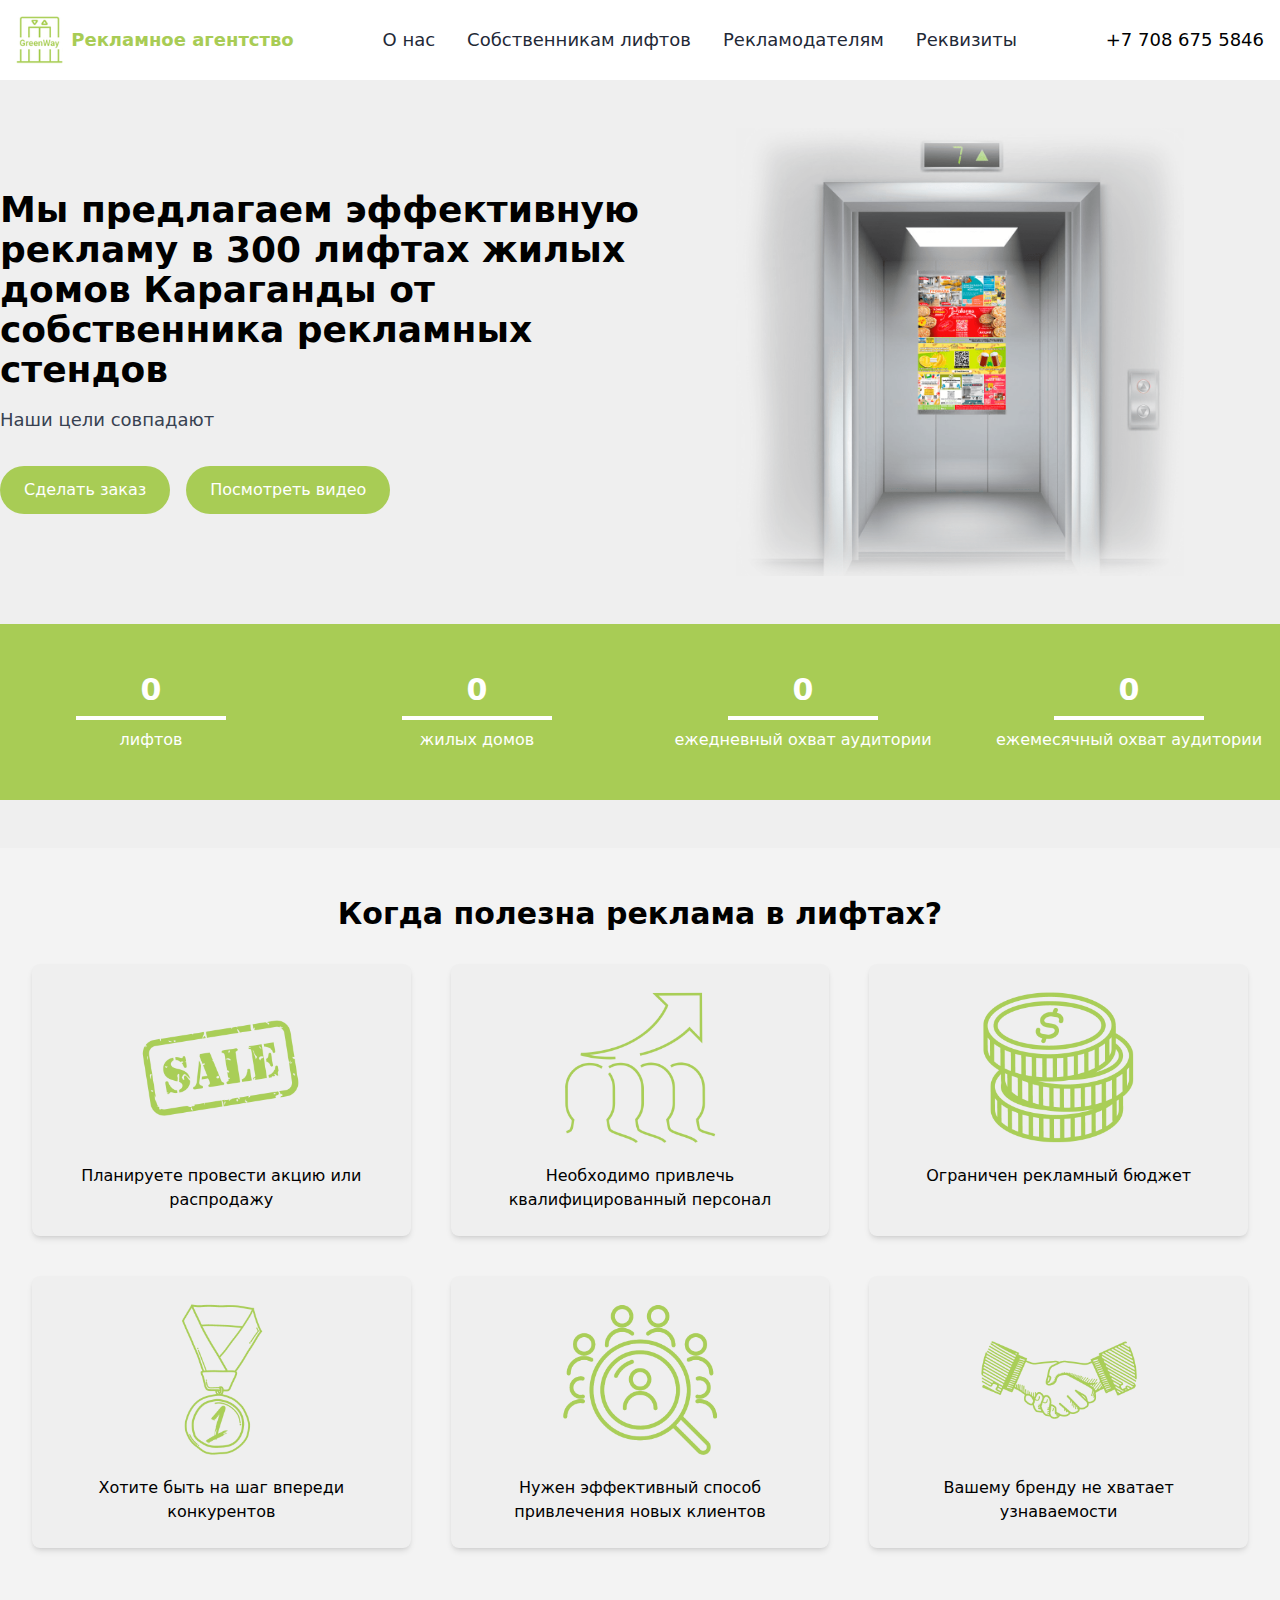
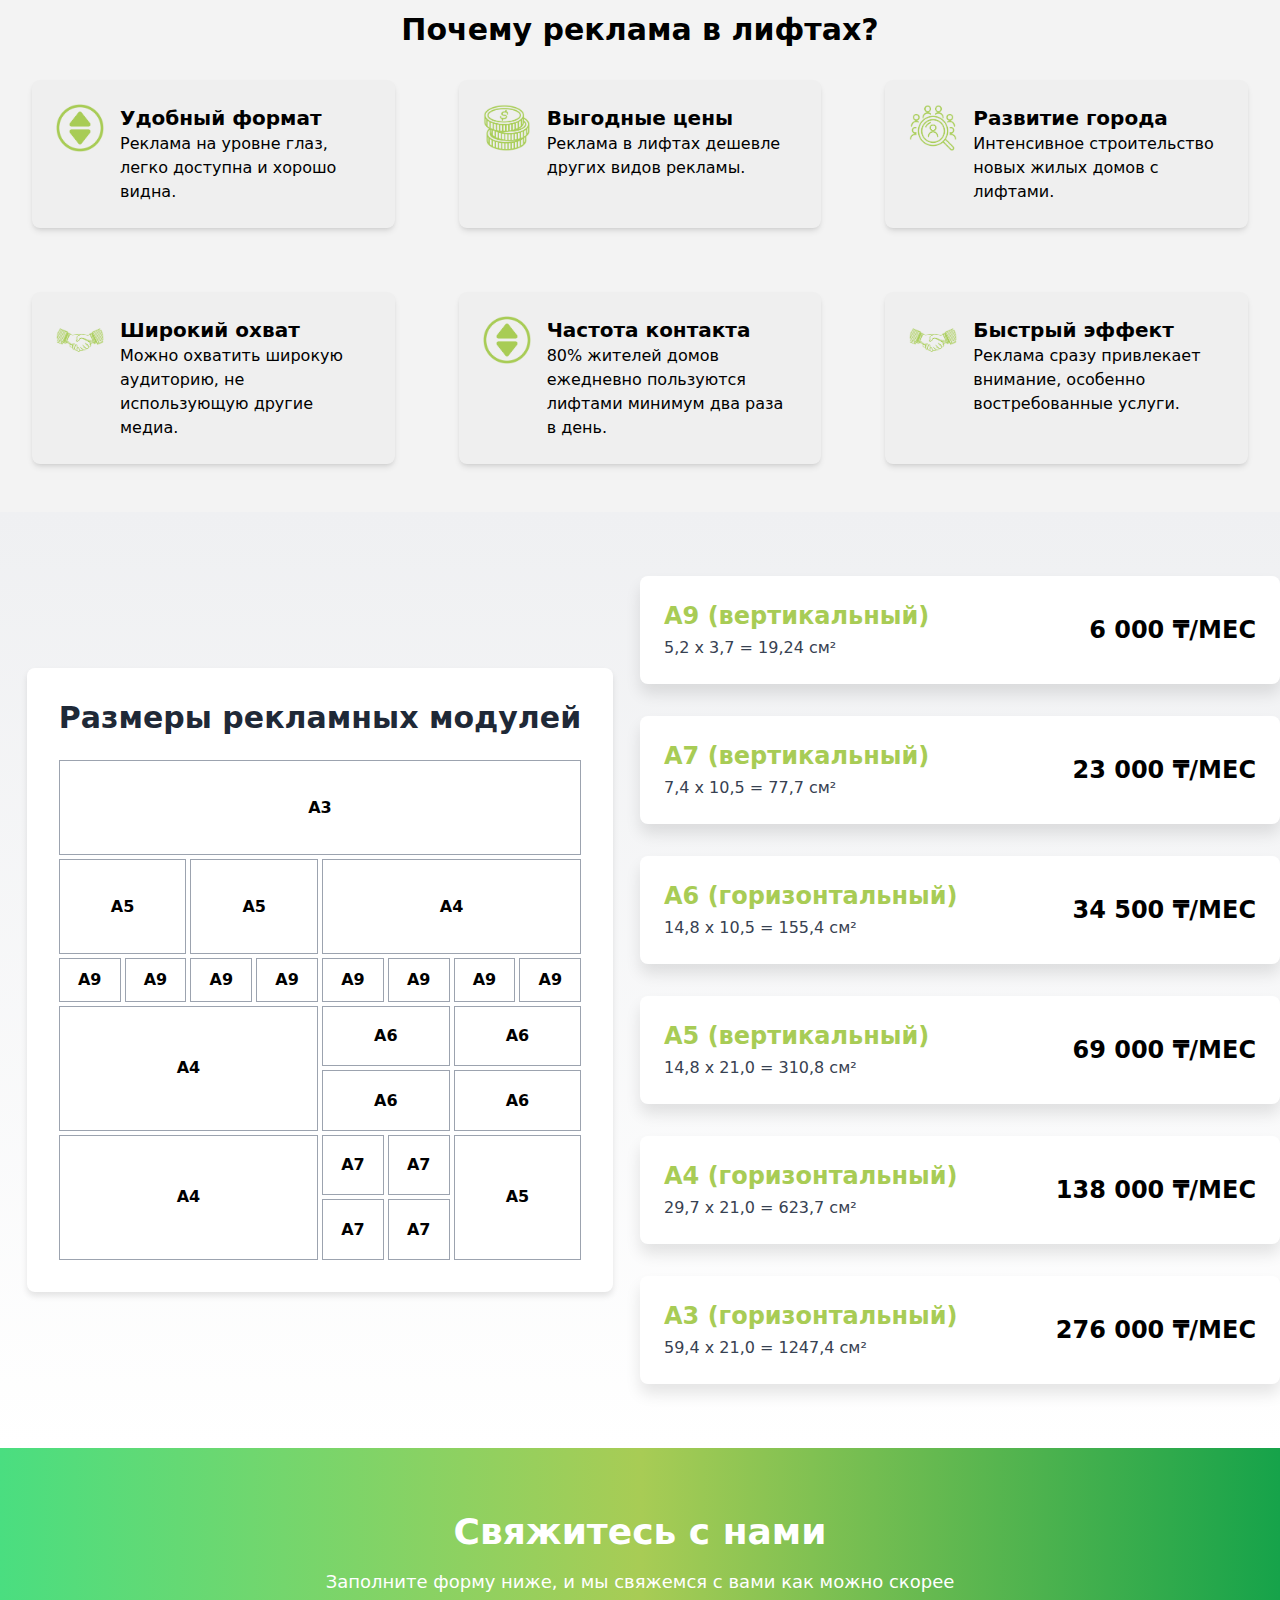
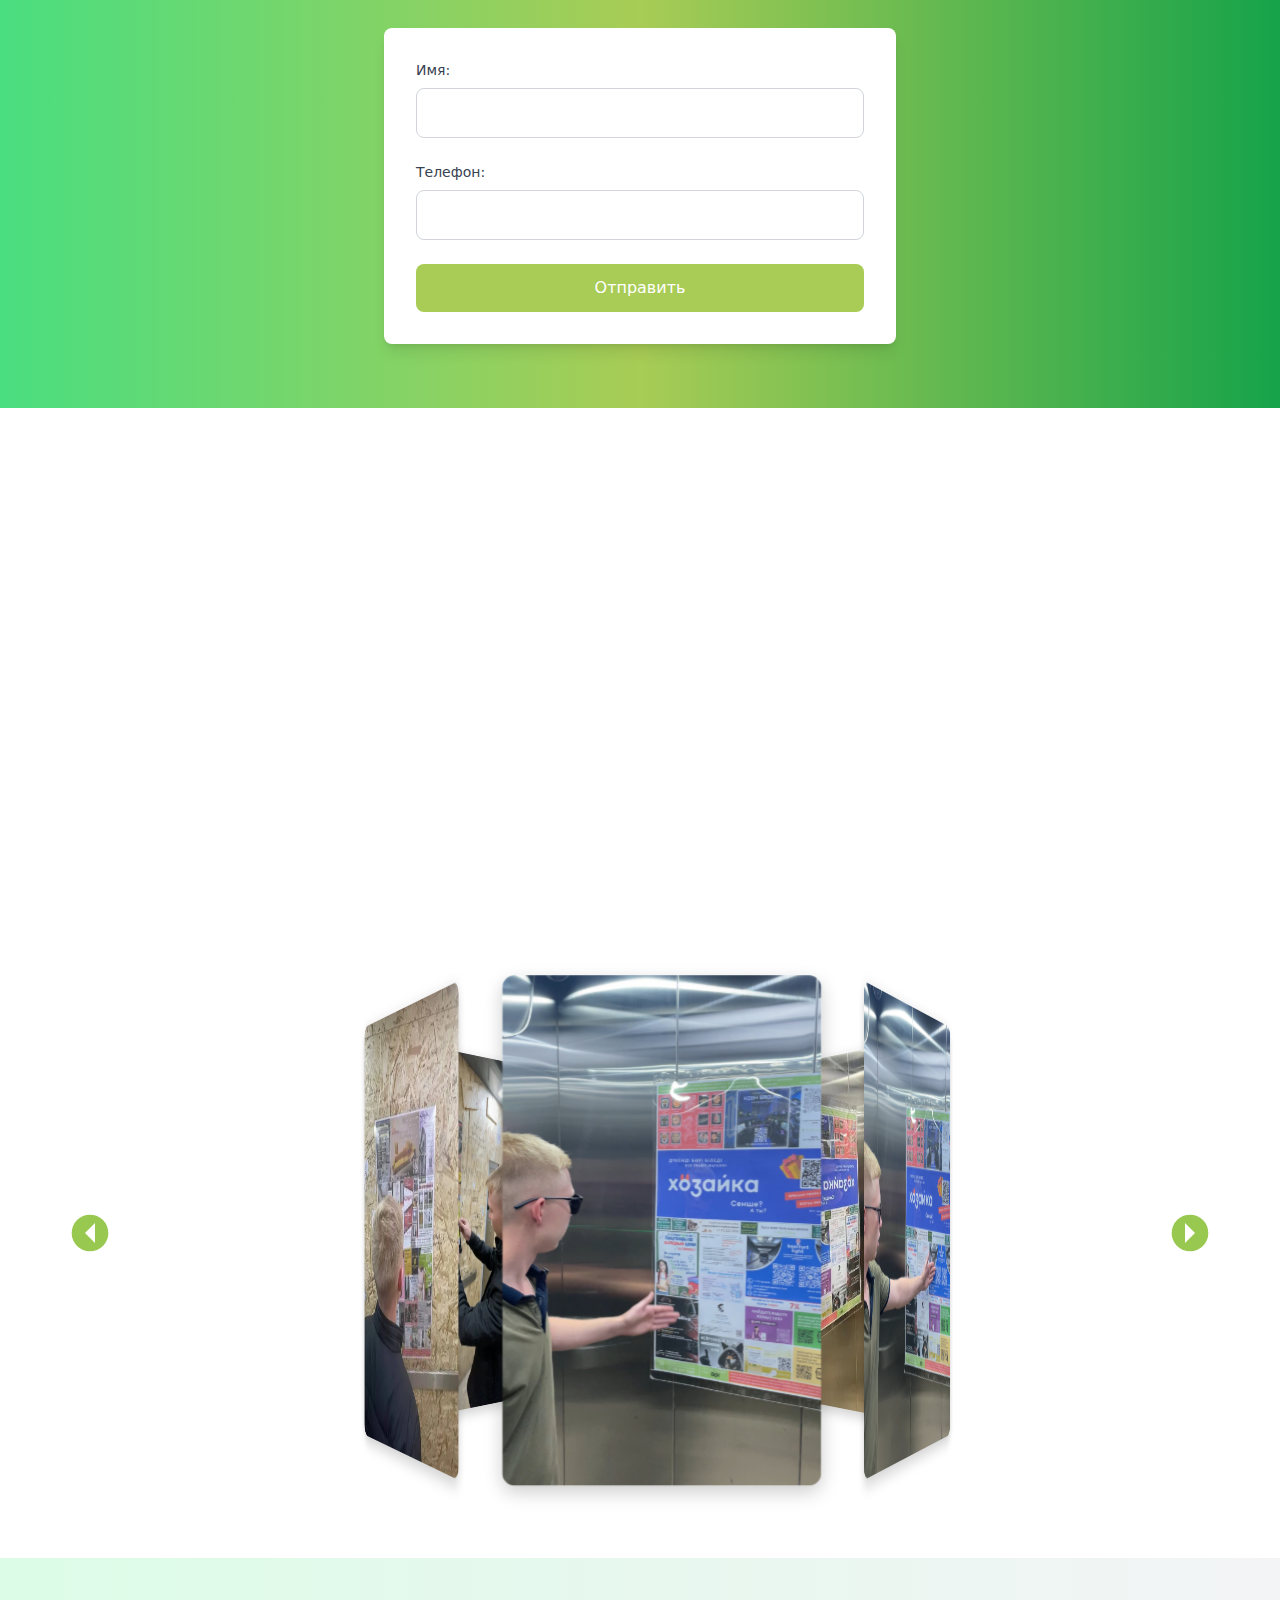
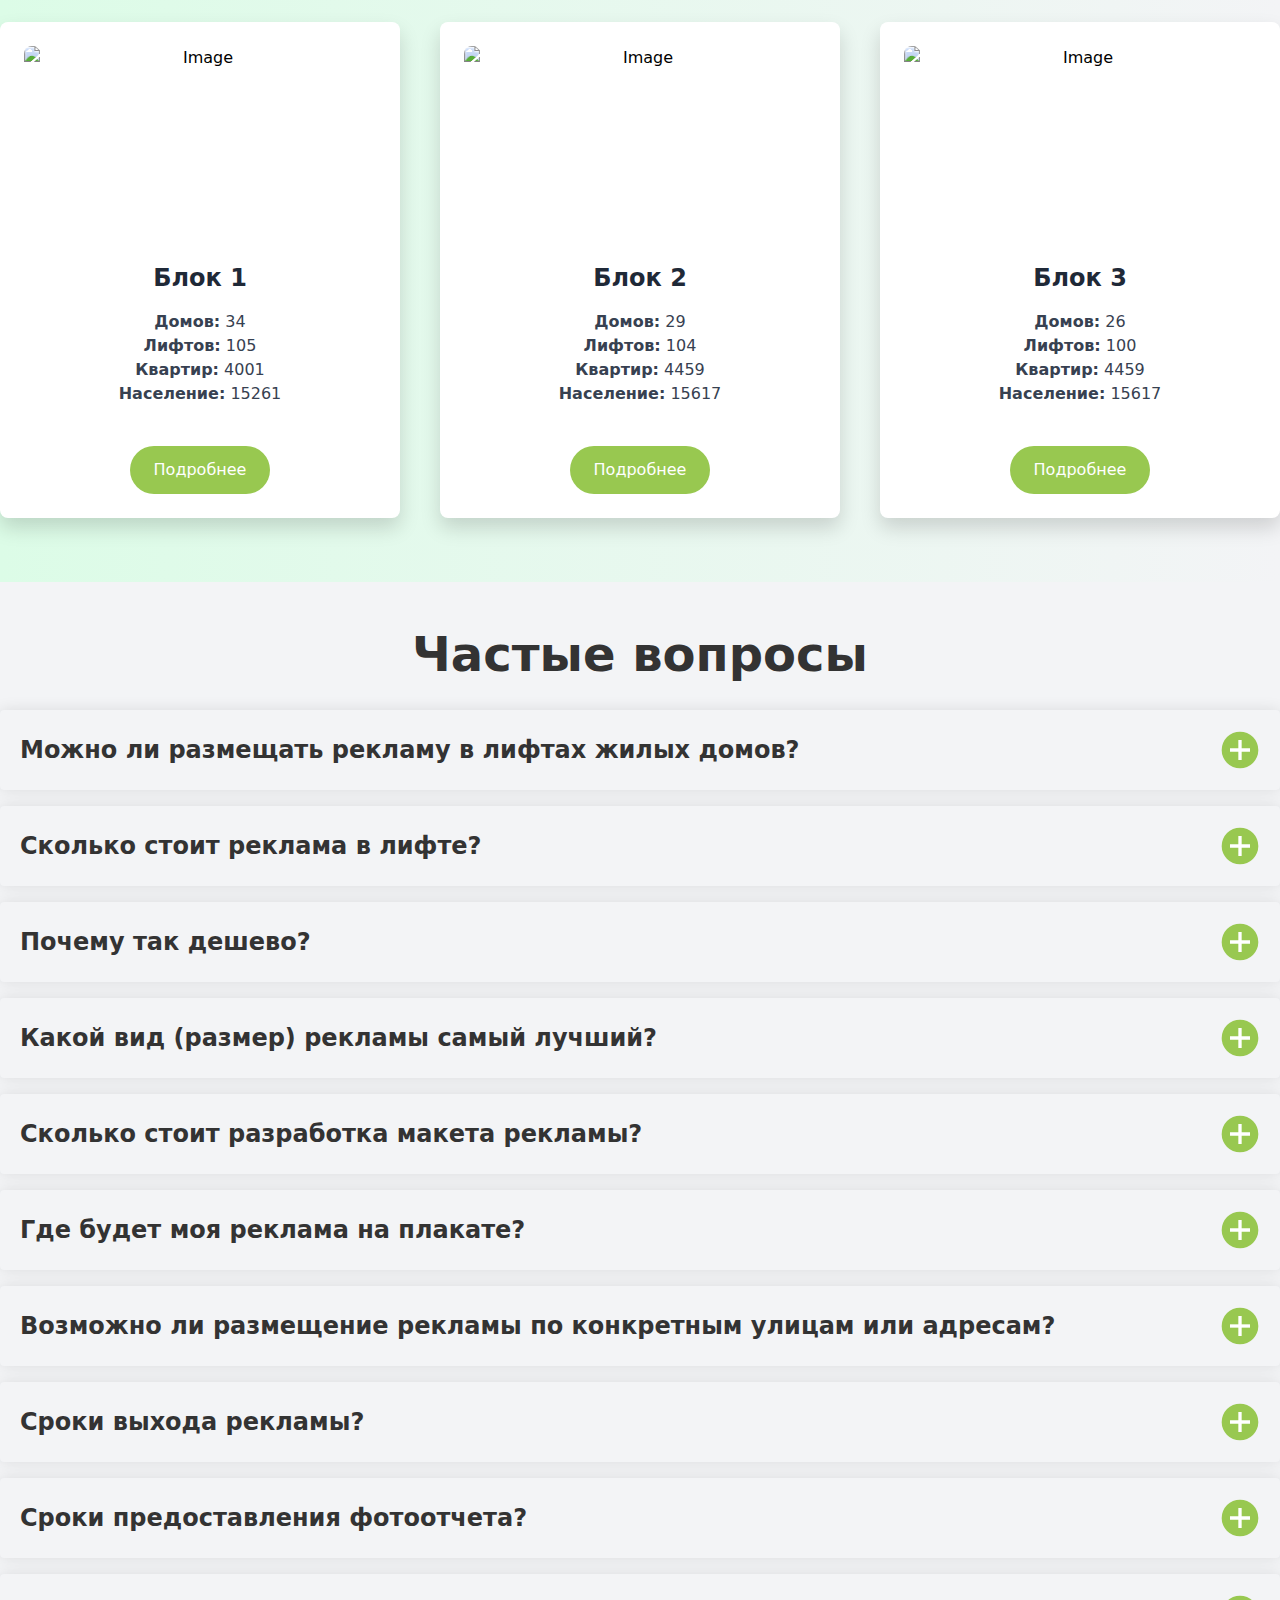
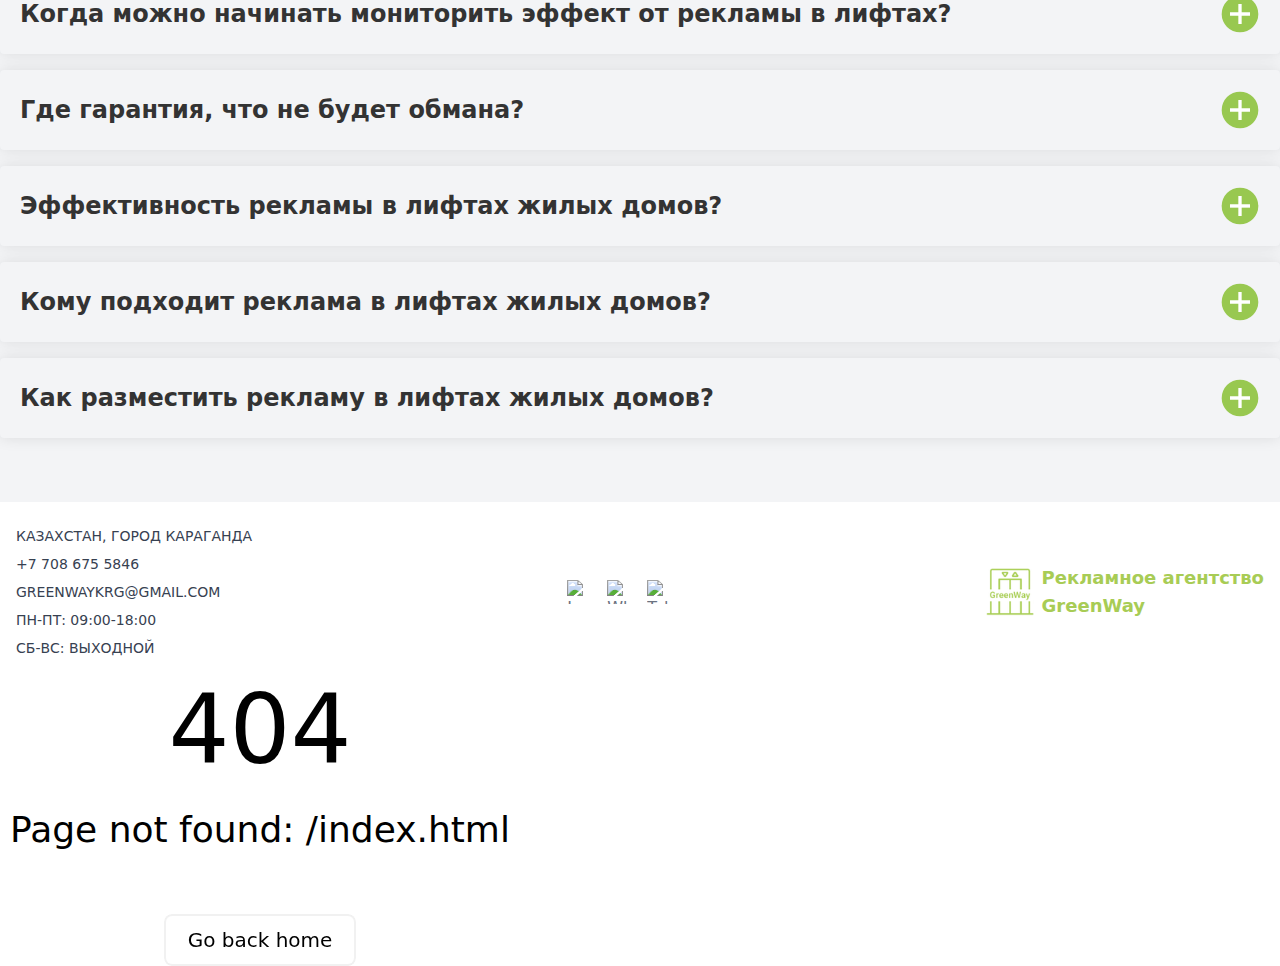
==== commit 25d75040: "Add files via upload" ====
--- a/index.html
+++ b/index.html
@@ -1,18 +1,19 @@
 <!DOCTYPE html><html  data-capo=""><head><meta charset="utf-8">
 <meta name="viewport" content="width=device-width, initial-scale=1">
-<style>*,::backdrop,:after,:before{--tw-border-spacing-x:0;--tw-border-spacing-y:0;--tw-translate-x:0;--tw-translate-y:0;--tw-rotate:0;--tw-skew-x:0;--tw-skew-y:0;--tw-scale-x:1;--tw-scale-y:1;--tw-pan-x: ;--tw-pan-y: ;--tw-pinch-zoom: ;--tw-scroll-snap-strictness:proximity;--tw-gradient-from-position: ;--tw-gradient-via-position: ;--tw-gradient-to-position: ;--tw-ordinal: ;--tw-slashed-zero: ;--tw-numeric-figure: ;--tw-numeric-spacing: ;--tw-numeric-fraction: ;--tw-ring-inset: ;--tw-ring-offset-width:0px;--tw-ring-offset-color:#fff;--tw-ring-color:#3b82f680;--tw-ring-offset-shadow:0 0 #0000;--tw-ring-shadow:0 0 #0000;--tw-shadow:0 0 #0000;--tw-shadow-colored:0 0 #0000;--tw-blur: ;--tw-brightness: ;--tw-contrast: ;--tw-grayscale: ;--tw-hue-rotate: ;--tw-invert: ;--tw-saturate: ;--tw-sepia: ;--tw-drop-shadow: ;--tw-backdrop-blur: ;--tw-backdrop-brightness: ;--tw-backdrop-contrast: ;--tw-backdrop-grayscale: ;--tw-backdrop-hue-rotate: ;--tw-backdrop-invert: ;--tw-backdrop-opacity: ;--tw-backdrop-saturate: ;--tw-backdrop-sepia: ;--tw-contain-size: ;--tw-contain-layout: ;--tw-contain-paint: ;--tw-contain-style: }/*! tailwindcss v3.4.13 | MIT License | https://tailwindcss.com*/*,:after,:before{border:0 solid #e5e7eb;box-sizing:border-box}:after,:before{--tw-content:""}:host,html{line-height:1.5;-webkit-text-size-adjust:100%;font-family:ui-sans-serif,system-ui,sans-serif,Apple Color Emoji,Segoe UI Emoji,Segoe UI Symbol,Noto Color Emoji;font-feature-settings:normal;font-variation-settings:normal;tab-size:4;-webkit-tap-highlight-color:transparent}body{line-height:inherit;margin:0}hr{border-top-width:1px;color:inherit;height:0}abbr:where([title]){-webkit-text-decoration:underline dotted;text-decoration:underline dotted}h1,h2,h3,h4,h5,h6{font-size:inherit;font-weight:inherit}a{color:inherit;text-decoration:inherit}b,strong{font-weight:bolder}code,kbd,pre,samp{font-family:ui-monospace,SFMono-Regular,Menlo,Monaco,Consolas,Liberation Mono,Courier New,monospace;font-feature-settings:normal;font-size:1em;font-variation-settings:normal}small{font-size:80%}sub,sup{font-size:75%;line-height:0;position:relative;vertical-align:initial}sub{bottom:-.25em}sup{top:-.5em}table{border-collapse:collapse;border-color:inherit;text-indent:0}button,input,optgroup,select,textarea{color:inherit;font-family:inherit;font-feature-settings:inherit;font-size:100%;font-variation-settings:inherit;font-weight:inherit;letter-spacing:inherit;line-height:inherit;margin:0;padding:0}button,select{text-transform:none}button,input:where([type=button]),input:where([type=reset]),input:where([type=submit]){-webkit-appearance:button;background-color:initial;background-image:none}:-moz-focusring{outline:auto}:-moz-ui-invalid{box-shadow:none}progress{vertical-align:initial}::-webkit-inner-spin-button,::-webkit-outer-spin-button{height:auto}[type=search]{-webkit-appearance:textfield;outline-offset:-2px}::-webkit-search-decoration{-webkit-appearance:none}::-webkit-file-upload-button{-webkit-appearance:button;font:inherit}summary{display:list-item}blockquote,dd,dl,figure,h1,h2,h3,h4,h5,h6,hr,p,pre{margin:0}fieldset{margin:0}fieldset,legend{padding:0}menu,ol,ul{list-style:none;margin:0;padding:0}dialog{padding:0}textarea{resize:vertical}input::placeholder,textarea::placeholder{color:#9ca3af;opacity:1}[role=button],button{cursor:pointer}:disabled{cursor:default}audio,canvas,embed,iframe,img,object,svg,video{display:block;vertical-align:middle}img,video{height:auto;max-width:100%}[hidden]{display:none}.container{width:100%}@media (min-width:640px){.container{max-width:640px}}@media (min-width:768px){.container{max-width:768px}}@media (min-width:1024px){.container{max-width:1024px}}@media (min-width:1280px){.container{max-width:1280px}}@media (min-width:1536px){.container{max-width:1536px}}.fixed{position:fixed}.absolute{position:absolute}.relative{position:relative}.inset-0{inset:0}.z-50{z-index:50}.col-span-1{grid-column:span 1/span 1}.col-span-2{grid-column:span 2/span 2}.col-span-4{grid-column:span 4/span 4}.col-span-8{grid-column:span 8/span 8}.row-span-1{grid-row:span 1/span 1}.row-span-2{grid-row:span 2/span 2}.row-span-4{grid-row:span 4/span 4}.mx-4{margin-left:1rem;margin-right:1rem}.mx-auto{margin-left:auto;margin-right:auto}.mb-2{margin-bottom:.5rem}.mb-4{margin-bottom:1rem}.mb-6{margin-bottom:1.5rem}.mb-8{margin-bottom:2rem}.ml-3{margin-left:.75rem}.mt-1{margin-top:.25rem}.mt-12{margin-top:3rem}.mt-16{margin-top:4rem}.mt-2{margin-top:.5rem}.mt-4{margin-top:1rem}.mt-8{margin-top:2rem}.block{display:block}.flex{display:flex}.grid{display:grid}.hidden{display:none}.h-12{height:3rem}.h-40{height:10rem}.h-6{height:1.5rem}.h-8{height:2rem}.h-\[500px\]{height:500px}.h-auto{height:auto}.w-1\/2{width:50%}.w-6{width:1.5rem}.w-8{width:2rem}.w-\[150px\]{width:150px}.w-full{width:100%}.max-w-lg{max-width:32rem}.flex-grow{flex-grow:1}.transform{transform:translate(var(--tw-translate-x),var(--tw-translate-y)) rotate(var(--tw-rotate)) skewX(var(--tw-skew-x)) skewY(var(--tw-skew-y)) scaleX(var(--tw-scale-x)) scaleY(var(--tw-scale-y))}.cursor-pointer{cursor:pointer}.resize{resize:both}.grid-cols-1{grid-template-columns:repeat(1,minmax(0,1fr))}.grid-cols-2{grid-template-columns:repeat(2,minmax(0,1fr))}.grid-cols-8{grid-template-columns:repeat(8,minmax(0,1fr))}.flex-col{flex-direction:column}.flex-col-reverse{flex-direction:column-reverse}.items-start{align-items:flex-start}.items-center{align-items:center}.justify-center{justify-content:center}.justify-between{justify-content:space-between}.gap-1{gap:.25rem}.gap-10{gap:2.5rem}.gap-6{gap:1.5rem}.space-x-2>:not([hidden])~:not([hidden]){--tw-space-x-reverse:0;margin-left:calc(.5rem*(1 - var(--tw-space-x-reverse)));margin-right:calc(.5rem*var(--tw-space-x-reverse))}.space-x-4>:not([hidden])~:not([hidden]){--tw-space-x-reverse:0;margin-left:calc(1rem*(1 - var(--tw-space-x-reverse)));margin-right:calc(1rem*var(--tw-space-x-reverse))}.space-x-8>:not([hidden])~:not([hidden]){--tw-space-x-reverse:0;margin-left:calc(2rem*(1 - var(--tw-space-x-reverse)));margin-right:calc(2rem*var(--tw-space-x-reverse))}.space-y-2>:not([hidden])~:not([hidden]){--tw-space-y-reverse:0;margin-bottom:calc(.5rem*var(--tw-space-y-reverse));margin-top:calc(.5rem*(1 - var(--tw-space-y-reverse)))}.space-y-4>:not([hidden])~:not([hidden]){--tw-space-y-reverse:0;margin-bottom:calc(1rem*var(--tw-space-y-reverse));margin-top:calc(1rem*(1 - var(--tw-space-y-reverse)))}.space-y-8>:not([hidden])~:not([hidden]){--tw-space-y-reverse:0;margin-bottom:calc(2rem*var(--tw-space-y-reverse));margin-top:calc(2rem*(1 - var(--tw-space-y-reverse)))}.rounded-full{border-radius:9999px}.rounded-lg{border-radius:.5rem}.rounded-md{border-radius:.375rem}.border{border-width:1px}.border-b-4{border-bottom-width:4px}.border-gray-300{--tw-border-opacity:1;border-color:rgb(209 213 219/var(--tw-border-opacity))}.border-gray-400{--tw-border-opacity:1;border-color:rgb(156 163 175/var(--tw-border-opacity))}.border-white{--tw-border-opacity:1;border-color:rgb(255 255 255/var(--tw-border-opacity))}.bg-\[\#a8cc55\]{--tw-bg-opacity:1;background-color:rgb(168 204 85/var(--tw-bg-opacity))}.bg-\[\#efefef\]{--tw-bg-opacity:1;background-color:rgb(239 239 239/var(--tw-bg-opacity))}.bg-\[\#f3f3f3\]{--tw-bg-opacity:1;background-color:rgb(243 243 243/var(--tw-bg-opacity))}.bg-black{--tw-bg-opacity:1;background-color:rgb(0 0 0/var(--tw-bg-opacity))}.bg-custom-green{--tw-bg-opacity:1;background-color:rgb(168 204 85/var(--tw-bg-opacity))}.bg-gray-100{--tw-bg-opacity:1;background-color:rgb(243 244 246/var(--tw-bg-opacity))}.bg-gray-200{--tw-bg-opacity:1;background-color:rgb(229 231 235/var(--tw-bg-opacity))}.bg-gray-50{--tw-bg-opacity:1;background-color:rgb(249 250 251/var(--tw-bg-opacity))}.bg-red-500{--tw-bg-opacity:1;background-color:rgb(239 68 68/var(--tw-bg-opacity))}.bg-white{--tw-bg-opacity:1;background-color:rgb(255 255 255/var(--tw-bg-opacity))}.bg-opacity-50{--tw-bg-opacity:0.5}.bg-gradient-to-r{background-image:linear-gradient(to right,var(--tw-gradient-stops))}.from-green-400{--tw-gradient-from:#4ade80 var(--tw-gradient-from-position);--tw-gradient-to:#4ade8000 var(--tw-gradient-to-position);--tw-gradient-stops:var(--tw-gradient-from),var(--tw-gradient-to)}.via-\[\#a8cc55\]{--tw-gradient-to:#a8cc5500 var(--tw-gradient-to-position);--tw-gradient-stops:var(--tw-gradient-from),#a8cc55 var(--tw-gradient-via-position),var(--tw-gradient-to)}.to-green-600{--tw-gradient-to:#16a34a var(--tw-gradient-to-position)}.object-cover{object-fit:cover}.p-3{padding:.75rem}.p-4{padding:1rem}.p-6{padding:1.5rem}.p-8{padding:2rem}.px-4{padding-left:1rem;padding-right:1rem}.px-6{padding-left:1.5rem;padding-right:1.5rem}.py-12{padding-bottom:3rem;padding-top:3rem}.py-16{padding-bottom:4rem;padding-top:4rem}.py-2{padding-bottom:.5rem;padding-top:.5rem}.py-3{padding-bottom:.75rem;padding-top:.75rem}.py-6{padding-bottom:1.5rem;padding-top:1.5rem}.pb-2{padding-bottom:.5rem}.text-left{text-align:left}.text-center{text-align:center}.text-right{text-align:right}.text-2xl{font-size:1.5rem;line-height:2rem}.text-3xl{font-size:1.875rem;line-height:2.25rem}.text-4xl{font-size:2.25rem;line-height:2.5rem}.text-5xl{font-size:3rem;line-height:1}.text-lg{font-size:1.125rem;line-height:1.75rem}.text-sm{font-size:.875rem;line-height:1.25rem}.text-xl{font-size:1.25rem;line-height:1.75rem}.font-bold{font-weight:700}.font-medium{font-weight:500}.font-normal{font-weight:400}.font-semibold{font-weight:600}.leading-tight{line-height:1.25}.text-black{--tw-text-opacity:1;color:rgb(0 0 0/var(--tw-text-opacity))}.text-custom-green{--tw-text-opacity:1;color:rgb(168 204 85/var(--tw-text-opacity))}.text-gray-500{--tw-text-opacity:1;color:rgb(107 114 128/var(--tw-text-opacity))}.text-gray-700{--tw-text-opacity:1;color:rgb(55 65 81/var(--tw-text-opacity))}.text-gray-800{--tw-text-opacity:1;color:rgb(31 41 55/var(--tw-text-opacity))}.text-green-500{--tw-text-opacity:1;color:rgb(34 197 94/var(--tw-text-opacity))}.text-red-500{--tw-text-opacity:1;color:rgb(239 68 68/var(--tw-text-opacity))}.text-white{--tw-text-opacity:1;color:rgb(255 255 255/var(--tw-text-opacity))}.shadow-lg{--tw-shadow:0 10px 15px -3px #0000001a,0 4px 6px -4px #0000001a;--tw-shadow-colored:0 10px 15px -3px var(--tw-shadow-color),0 4px 6px -4px var(--tw-shadow-color)}.shadow-lg,.shadow-md{box-shadow:var(--tw-ring-offset-shadow,0 0 #0000),var(--tw-ring-shadow,0 0 #0000),var(--tw-shadow)}.shadow-md{--tw-shadow:0 4px 6px -1px #0000001a,0 2px 4px -2px #0000001a;--tw-shadow-colored:0 4px 6px -1px var(--tw-shadow-color),0 2px 4px -2px var(--tw-shadow-color)}.transition{transition-duration:.15s;transition-property:color,background-color,border-color,text-decoration-color,fill,stroke,opacity,box-shadow,transform,filter,-webkit-backdrop-filter;transition-property:color,background-color,border-color,text-decoration-color,fill,stroke,opacity,box-shadow,transform,filter,backdrop-filter;transition-property:color,background-color,border-color,text-decoration-color,fill,stroke,opacity,box-shadow,transform,filter,backdrop-filter,-webkit-backdrop-filter;transition-timing-function:cubic-bezier(.4,0,.2,1)}.transition-shadow{transition-duration:.15s;transition-property:box-shadow;transition-timing-function:cubic-bezier(.4,0,.2,1)}.duration-300{transition-duration:.3s}.ease-in-out{transition-timing-function:cubic-bezier(.4,0,.2,1)}.hover\:bg-\[\#98b84d\]:hover{--tw-bg-opacity:1;background-color:rgb(152 184 77/var(--tw-bg-opacity))}.hover\:bg-green-500:hover{--tw-bg-opacity:1;background-color:rgb(34 197 94/var(--tw-bg-opacity))}.hover\:text-custom-green:hover{--tw-text-opacity:1;color:rgb(168 204 85/var(--tw-text-opacity))}.hover\:text-gray-700:hover{--tw-text-opacity:1;color:rgb(55 65 81/var(--tw-text-opacity))}.hover\:shadow-lg:hover{--tw-shadow:0 10px 15px -3px #0000001a,0 4px 6px -4px #0000001a;--tw-shadow-colored:0 10px 15px -3px var(--tw-shadow-color),0 4px 6px -4px var(--tw-shadow-color);box-shadow:var(--tw-ring-offset-shadow,0 0 #0000),var(--tw-ring-shadow,0 0 #0000),var(--tw-shadow)}.focus\:outline-none:focus{outline:2px solid #0000;outline-offset:2px}.focus\:ring-2:focus{--tw-ring-offset-shadow:var(--tw-ring-inset) 0 0 0 var(--tw-ring-offset-width) var(--tw-ring-offset-color);--tw-ring-shadow:var(--tw-ring-inset) 0 0 0 calc(2px + var(--tw-ring-offset-width)) var(--tw-ring-color);box-shadow:var(--tw-ring-offset-shadow),var(--tw-ring-shadow),var(--tw-shadow,0 0 #0000)}.focus\:ring-\[\#a8cc55\]:focus,.focus\:ring-custom-green:focus{--tw-ring-opacity:1;--tw-ring-color:rgb(168 204 85/var(--tw-ring-opacity))}@media (min-width:640px){.sm\:grid-cols-2{grid-template-columns:repeat(2,minmax(0,1fr))}.sm\:grid-cols-4{grid-template-columns:repeat(4,minmax(0,1fr))}}@media (min-width:768px){.md\:block{display:block}.md\:flex{display:flex}.md\:hidden{display:none}.md\:grid-cols-2{grid-template-columns:repeat(2,minmax(0,1fr))}.md\:grid-cols-3{grid-template-columns:repeat(3,minmax(0,1fr))}.md\:flex-row{flex-direction:row}.md\:justify-end{justify-content:flex-end}.md\:space-y-0>:not([hidden])~:not([hidden]){--tw-space-y-reverse:0;margin-bottom:calc(0px*var(--tw-space-y-reverse));margin-top:calc(0px*(1 - var(--tw-space-y-reverse)))}.md\:text-left{text-align:left}}@media (min-width:1024px){.lg\:mx-0{margin-left:0;margin-right:0}.lg\:mb-0{margin-bottom:0}.lg\:w-1\/2{width:50%}.lg\:max-w-md{max-width:28rem}.lg\:grid-cols-3{grid-template-columns:repeat(3,minmax(0,1fr))}.lg\:flex-row{flex-direction:row}.lg\:justify-start{justify-content:flex-start}.lg\:gap-16{gap:4rem}.lg\:px-0{padding-left:0;padding-right:0}.lg\:px-8{padding-left:2rem;padding-right:2rem}.lg\:text-left{text-align:left}.lg\:text-4xl{font-size:2.25rem;line-height:2.5rem}}</style>
+<style>*,::backdrop,:after,:before{--tw-border-spacing-x:0;--tw-border-spacing-y:0;--tw-translate-x:0;--tw-translate-y:0;--tw-rotate:0;--tw-skew-x:0;--tw-skew-y:0;--tw-scale-x:1;--tw-scale-y:1;--tw-pan-x: ;--tw-pan-y: ;--tw-pinch-zoom: ;--tw-scroll-snap-strictness:proximity;--tw-gradient-from-position: ;--tw-gradient-via-position: ;--tw-gradient-to-position: ;--tw-ordinal: ;--tw-slashed-zero: ;--tw-numeric-figure: ;--tw-numeric-spacing: ;--tw-numeric-fraction: ;--tw-ring-inset: ;--tw-ring-offset-width:0px;--tw-ring-offset-color:#fff;--tw-ring-color:#3b82f680;--tw-ring-offset-shadow:0 0 #0000;--tw-ring-shadow:0 0 #0000;--tw-shadow:0 0 #0000;--tw-shadow-colored:0 0 #0000;--tw-blur: ;--tw-brightness: ;--tw-contrast: ;--tw-grayscale: ;--tw-hue-rotate: ;--tw-invert: ;--tw-saturate: ;--tw-sepia: ;--tw-drop-shadow: ;--tw-backdrop-blur: ;--tw-backdrop-brightness: ;--tw-backdrop-contrast: ;--tw-backdrop-grayscale: ;--tw-backdrop-hue-rotate: ;--tw-backdrop-invert: ;--tw-backdrop-opacity: ;--tw-backdrop-saturate: ;--tw-backdrop-sepia: ;--tw-contain-size: ;--tw-contain-layout: ;--tw-contain-paint: ;--tw-contain-style: }/*! tailwindcss v3.4.13 | MIT License | https://tailwindcss.com*/*,:after,:before{border:0 solid #e5e7eb;box-sizing:border-box}:after,:before{--tw-content:""}:host,html{line-height:1.5;-webkit-text-size-adjust:100%;font-family:ui-sans-serif,system-ui,sans-serif,Apple Color Emoji,Segoe UI Emoji,Segoe UI Symbol,Noto Color Emoji;font-feature-settings:normal;font-variation-settings:normal;tab-size:4;-webkit-tap-highlight-color:transparent}body{line-height:inherit;margin:0}hr{border-top-width:1px;color:inherit;height:0}abbr:where([title]){-webkit-text-decoration:underline dotted;text-decoration:underline dotted}h1,h2,h3,h4,h5,h6{font-size:inherit;font-weight:inherit}a{color:inherit;text-decoration:inherit}b,strong{font-weight:bolder}code,kbd,pre,samp{font-family:ui-monospace,SFMono-Regular,Menlo,Monaco,Consolas,Liberation Mono,Courier New,monospace;font-feature-settings:normal;font-size:1em;font-variation-settings:normal}small{font-size:80%}sub,sup{font-size:75%;line-height:0;position:relative;vertical-align:initial}sub{bottom:-.25em}sup{top:-.5em}table{border-collapse:collapse;border-color:inherit;text-indent:0}button,input,optgroup,select,textarea{color:inherit;font-family:inherit;font-feature-settings:inherit;font-size:100%;font-variation-settings:inherit;font-weight:inherit;letter-spacing:inherit;line-height:inherit;margin:0;padding:0}button,select{text-transform:none}button,input:where([type=button]),input:where([type=reset]),input:where([type=submit]){-webkit-appearance:button;background-color:initial;background-image:none}:-moz-focusring{outline:auto}:-moz-ui-invalid{box-shadow:none}progress{vertical-align:initial}::-webkit-inner-spin-button,::-webkit-outer-spin-button{height:auto}[type=search]{-webkit-appearance:textfield;outline-offset:-2px}::-webkit-search-decoration{-webkit-appearance:none}::-webkit-file-upload-button{-webkit-appearance:button;font:inherit}summary{display:list-item}blockquote,dd,dl,figure,h1,h2,h3,h4,h5,h6,hr,p,pre{margin:0}fieldset{margin:0}fieldset,legend{padding:0}menu,ol,ul{list-style:none;margin:0;padding:0}dialog{padding:0}textarea{resize:vertical}input::placeholder,textarea::placeholder{color:#9ca3af;opacity:1}[role=button],button{cursor:pointer}:disabled{cursor:default}audio,canvas,embed,iframe,img,object,svg,video{display:block;vertical-align:middle}img,video{height:auto;max-width:100%}[hidden]{display:none}.container{width:100%}@media (min-width:640px){.container{max-width:640px}}@media (min-width:768px){.container{max-width:768px}}@media (min-width:1024px){.container{max-width:1024px}}@media (min-width:1280px){.container{max-width:1280px}}@media (min-width:1536px){.container{max-width:1536px}}.fixed{position:fixed}.absolute{position:absolute}.relative{position:relative}.inset-0{inset:0}.right-4{right:1rem}.top-4{top:1rem}.z-50{z-index:50}.col-span-1{grid-column:span 1/span 1}.col-span-2{grid-column:span 2/span 2}.col-span-4{grid-column:span 4/span 4}.col-span-8{grid-column:span 8/span 8}.row-span-1{grid-row:span 1/span 1}.row-span-2{grid-row:span 2/span 2}.row-span-4{grid-row:span 4/span 4}.mx-4{margin-left:1rem;margin-right:1rem}.mx-auto{margin-left:auto;margin-right:auto}.mb-2{margin-bottom:.5rem}.mb-4{margin-bottom:1rem}.mb-6{margin-bottom:1.5rem}.mb-8{margin-bottom:2rem}.ml-3{margin-left:.75rem}.mt-1{margin-top:.25rem}.mt-12{margin-top:3rem}.mt-16{margin-top:4rem}.mt-2{margin-top:.5rem}.mt-4{margin-top:1rem}.mt-6{margin-top:1.5rem}.mt-8{margin-top:2rem}.block{display:block}.flex{display:flex}.grid{display:grid}.hidden{display:none}.h-12{height:3rem}.h-40{height:10rem}.h-48{height:12rem}.h-6{height:1.5rem}.h-8{height:2rem}.h-\[500px\]{height:500px}.h-auto{height:auto}.w-6{width:1.5rem}.w-8{width:2rem}.w-\[150px\]{width:150px}.w-full{width:100%}.max-w-lg{max-width:32rem}.max-w-xl{max-width:36rem}.flex-grow{flex-grow:1}.transform{transform:translate(var(--tw-translate-x),var(--tw-translate-y)) rotate(var(--tw-rotate)) skewX(var(--tw-skew-x)) skewY(var(--tw-skew-y)) scaleX(var(--tw-scale-x)) scaleY(var(--tw-scale-y))}.cursor-pointer{cursor:pointer}.resize{resize:both}.grid-cols-1{grid-template-columns:repeat(1,minmax(0,1fr))}.grid-cols-2{grid-template-columns:repeat(2,minmax(0,1fr))}.grid-cols-8{grid-template-columns:repeat(8,minmax(0,1fr))}.flex-col{flex-direction:column}.flex-col-reverse{flex-direction:column-reverse}.items-start{align-items:flex-start}.items-center{align-items:center}.justify-center{justify-content:center}.justify-between{justify-content:space-between}.gap-1{gap:.25rem}.gap-10{gap:2.5rem}.gap-6{gap:1.5rem}.space-x-2>:not([hidden])~:not([hidden]){--tw-space-x-reverse:0;margin-left:calc(.5rem*(1 - var(--tw-space-x-reverse)));margin-right:calc(.5rem*var(--tw-space-x-reverse))}.space-x-4>:not([hidden])~:not([hidden]){--tw-space-x-reverse:0;margin-left:calc(1rem*(1 - var(--tw-space-x-reverse)));margin-right:calc(1rem*var(--tw-space-x-reverse))}.space-x-8>:not([hidden])~:not([hidden]){--tw-space-x-reverse:0;margin-left:calc(2rem*(1 - var(--tw-space-x-reverse)));margin-right:calc(2rem*var(--tw-space-x-reverse))}.space-y-2>:not([hidden])~:not([hidden]){--tw-space-y-reverse:0;margin-bottom:calc(.5rem*var(--tw-space-y-reverse));margin-top:calc(.5rem*(1 - var(--tw-space-y-reverse)))}.space-y-4>:not([hidden])~:not([hidden]){--tw-space-y-reverse:0;margin-bottom:calc(1rem*var(--tw-space-y-reverse));margin-top:calc(1rem*(1 - var(--tw-space-y-reverse)))}.space-y-8>:not([hidden])~:not([hidden]){--tw-space-y-reverse:0;margin-bottom:calc(2rem*var(--tw-space-y-reverse));margin-top:calc(2rem*(1 - var(--tw-space-y-reverse)))}.rounded-full{border-radius:9999px}.rounded-lg{border-radius:.5rem}.rounded-md{border-radius:.375rem}.rounded-t-lg{border-top-left-radius:.5rem;border-top-right-radius:.5rem}.border{border-width:1px}.border-b-4{border-bottom-width:4px}.border-gray-300{--tw-border-opacity:1;border-color:rgb(209 213 219/var(--tw-border-opacity))}.border-gray-400{--tw-border-opacity:1;border-color:rgb(156 163 175/var(--tw-border-opacity))}.border-white{--tw-border-opacity:1;border-color:rgb(255 255 255/var(--tw-border-opacity))}.bg-\[\#a8cc55\]{--tw-bg-opacity:1;background-color:rgb(168 204 85/var(--tw-bg-opacity))}.bg-\[\#efefef\]{--tw-bg-opacity:1;background-color:rgb(239 239 239/var(--tw-bg-opacity))}.bg-\[\#f3f3f3\]{--tw-bg-opacity:1;background-color:rgb(243 243 243/var(--tw-bg-opacity))}.bg-black{--tw-bg-opacity:1;background-color:rgb(0 0 0/var(--tw-bg-opacity))}.bg-custom-green{--tw-bg-opacity:1;background-color:rgb(168 204 85/var(--tw-bg-opacity))}.bg-gray-200{--tw-bg-opacity:1;background-color:rgb(229 231 235/var(--tw-bg-opacity))}.bg-gray-50{--tw-bg-opacity:1;background-color:rgb(249 250 251/var(--tw-bg-opacity))}.bg-red-500{--tw-bg-opacity:1;background-color:rgb(239 68 68/var(--tw-bg-opacity))}.bg-white{--tw-bg-opacity:1;background-color:rgb(255 255 255/var(--tw-bg-opacity))}.bg-opacity-50{--tw-bg-opacity:0.5}.bg-gradient-to-r{background-image:linear-gradient(to right,var(--tw-gradient-stops))}.from-green-100{--tw-gradient-from:#dcfce7 var(--tw-gradient-from-position);--tw-gradient-to:#dcfce700 var(--tw-gradient-to-position);--tw-gradient-stops:var(--tw-gradient-from),var(--tw-gradient-to)}.from-green-400{--tw-gradient-from:#4ade80 var(--tw-gradient-from-position);--tw-gradient-to:#4ade8000 var(--tw-gradient-to-position);--tw-gradient-stops:var(--tw-gradient-from),var(--tw-gradient-to)}.via-\[\#a8cc55\]{--tw-gradient-to:#a8cc5500 var(--tw-gradient-to-position);--tw-gradient-stops:var(--tw-gradient-from),#a8cc55 var(--tw-gradient-via-position),var(--tw-gradient-to)}.to-gray-100{--tw-gradient-to:#f3f4f6 var(--tw-gradient-to-position)}.to-green-600{--tw-gradient-to:#16a34a var(--tw-gradient-to-position)}.object-cover{object-fit:cover}.p-10{padding:2.5rem}.p-3{padding:.75rem}.p-4{padding:1rem}.p-6{padding:1.5rem}.p-8{padding:2rem}.px-4{padding-left:1rem;padding-right:1rem}.px-6{padding-left:1.5rem;padding-right:1.5rem}.py-12{padding-bottom:3rem;padding-top:3rem}.py-16{padding-bottom:4rem;padding-top:4rem}.py-2{padding-bottom:.5rem;padding-top:.5rem}.py-3{padding-bottom:.75rem;padding-top:.75rem}.py-6{padding-bottom:1.5rem;padding-top:1.5rem}.pb-2{padding-bottom:.5rem}.text-left{text-align:left}.text-center{text-align:center}.text-right{text-align:right}.text-2xl{font-size:1.5rem;line-height:2rem}.text-3xl{font-size:1.875rem;line-height:2.25rem}.text-4xl{font-size:2.25rem;line-height:2.5rem}.text-5xl{font-size:3rem;line-height:1}.text-lg{font-size:1.125rem;line-height:1.75rem}.text-sm{font-size:.875rem;line-height:1.25rem}.text-xl{font-size:1.25rem;line-height:1.75rem}.font-bold{font-weight:700}.font-medium{font-weight:500}.font-normal{font-weight:400}.font-semibold{font-weight:600}.leading-tight{line-height:1.25}.text-black{--tw-text-opacity:1;color:rgb(0 0 0/var(--tw-text-opacity))}.text-custom-green{--tw-text-opacity:1;color:rgb(168 204 85/var(--tw-text-opacity))}.text-gray-500{--tw-text-opacity:1;color:rgb(107 114 128/var(--tw-text-opacity))}.text-gray-700{--tw-text-opacity:1;color:rgb(55 65 81/var(--tw-text-opacity))}.text-gray-800{--tw-text-opacity:1;color:rgb(31 41 55/var(--tw-text-opacity))}.text-green-500{--tw-text-opacity:1;color:rgb(34 197 94/var(--tw-text-opacity))}.text-red-500{--tw-text-opacity:1;color:rgb(239 68 68/var(--tw-text-opacity))}.text-white{--tw-text-opacity:1;color:rgb(255 255 255/var(--tw-text-opacity))}.shadow-2xl{--tw-shadow:0 25px 50px -12px #00000040;--tw-shadow-colored:0 25px 50px -12px var(--tw-shadow-color)}.shadow-2xl,.shadow-lg{box-shadow:var(--tw-ring-offset-shadow,0 0 #0000),var(--tw-ring-shadow,0 0 #0000),var(--tw-shadow)}.shadow-lg{--tw-shadow:0 10px 15px -3px #0000001a,0 4px 6px -4px #0000001a;--tw-shadow-colored:0 10px 15px -3px var(--tw-shadow-color),0 4px 6px -4px var(--tw-shadow-color)}.shadow-md{--tw-shadow:0 4px 6px -1px #0000001a,0 2px 4px -2px #0000001a;--tw-shadow-colored:0 4px 6px -1px var(--tw-shadow-color),0 2px 4px -2px var(--tw-shadow-color)}.shadow-md,.shadow-xl{box-shadow:var(--tw-ring-offset-shadow,0 0 #0000),var(--tw-ring-shadow,0 0 #0000),var(--tw-shadow)}.shadow-xl{--tw-shadow:0 20px 25px -5px #0000001a,0 8px 10px -6px #0000001a;--tw-shadow-colored:0 20px 25px -5px var(--tw-shadow-color),0 8px 10px -6px var(--tw-shadow-color)}.transition{transition-duration:.15s;transition-property:color,background-color,border-color,text-decoration-color,fill,stroke,opacity,box-shadow,transform,filter,-webkit-backdrop-filter;transition-property:color,background-color,border-color,text-decoration-color,fill,stroke,opacity,box-shadow,transform,filter,backdrop-filter;transition-property:color,background-color,border-color,text-decoration-color,fill,stroke,opacity,box-shadow,transform,filter,backdrop-filter,-webkit-backdrop-filter;transition-timing-function:cubic-bezier(.4,0,.2,1)}.transition-shadow{transition-duration:.15s;transition-property:box-shadow;transition-timing-function:cubic-bezier(.4,0,.2,1)}.duration-300{transition-duration:.3s}.ease-in-out{transition-timing-function:cubic-bezier(.4,0,.2,1)}.hover\:bg-\[\#98b84d\]:hover{--tw-bg-opacity:1;background-color:rgb(152 184 77/var(--tw-bg-opacity))}.hover\:bg-green-500:hover{--tw-bg-opacity:1;background-color:rgb(34 197 94/var(--tw-bg-opacity))}.hover\:bg-green-600:hover{--tw-bg-opacity:1;background-color:rgb(22 163 74/var(--tw-bg-opacity))}.hover\:bg-red-600:hover{--tw-bg-opacity:1;background-color:rgb(220 38 38/var(--tw-bg-opacity))}.hover\:text-custom-green:hover{--tw-text-opacity:1;color:rgb(168 204 85/var(--tw-text-opacity))}.hover\:text-gray-700:hover{--tw-text-opacity:1;color:rgb(55 65 81/var(--tw-text-opacity))}.hover\:shadow-2xl:hover{--tw-shadow:0 25px 50px -12px #00000040;--tw-shadow-colored:0 25px 50px -12px var(--tw-shadow-color)}.hover\:shadow-2xl:hover,.hover\:shadow-lg:hover{box-shadow:var(--tw-ring-offset-shadow,0 0 #0000),var(--tw-ring-shadow,0 0 #0000),var(--tw-shadow)}.hover\:shadow-lg:hover{--tw-shadow:0 10px 15px -3px #0000001a,0 4px 6px -4px #0000001a;--tw-shadow-colored:0 10px 15px -3px var(--tw-shadow-color),0 4px 6px -4px var(--tw-shadow-color)}.focus\:outline-none:focus{outline:2px solid #0000;outline-offset:2px}.focus\:ring-2:focus{--tw-ring-offset-shadow:var(--tw-ring-inset) 0 0 0 var(--tw-ring-offset-width) var(--tw-ring-offset-color);--tw-ring-shadow:var(--tw-ring-inset) 0 0 0 calc(2px + var(--tw-ring-offset-width)) var(--tw-ring-color);box-shadow:var(--tw-ring-offset-shadow),var(--tw-ring-shadow),var(--tw-shadow,0 0 #0000)}.focus\:ring-\[\#a8cc55\]:focus,.focus\:ring-custom-green:focus{--tw-ring-opacity:1;--tw-ring-color:rgb(168 204 85/var(--tw-ring-opacity))}@media (min-width:640px){.sm\:grid-cols-2{grid-template-columns:repeat(2,minmax(0,1fr))}.sm\:grid-cols-4{grid-template-columns:repeat(4,minmax(0,1fr))}}@media (min-width:768px){.md\:block{display:block}.md\:flex{display:flex}.md\:hidden{display:none}.md\:grid-cols-2{grid-template-columns:repeat(2,minmax(0,1fr))}.md\:grid-cols-3{grid-template-columns:repeat(3,minmax(0,1fr))}.md\:flex-row{flex-direction:row}.md\:justify-end{justify-content:flex-end}.md\:space-y-0>:not([hidden])~:not([hidden]){--tw-space-y-reverse:0;margin-bottom:calc(0px*var(--tw-space-y-reverse));margin-top:calc(0px*(1 - var(--tw-space-y-reverse)))}.md\:text-left{text-align:left}}@media (min-width:1024px){.lg\:mx-0{margin-left:0;margin-right:0}.lg\:mb-0{margin-bottom:0}.lg\:w-1\/2{width:50%}.lg\:max-w-md{max-width:28rem}.lg\:grid-cols-3{grid-template-columns:repeat(3,minmax(0,1fr))}.lg\:flex-row{flex-direction:row}.lg\:justify-start{justify-content:flex-start}.lg\:gap-16{gap:4rem}.lg\:px-0{padding-left:0;padding-right:0}.lg\:px-8{padding-left:2rem;padding-right:2rem}.lg\:text-left{text-align:left}.lg\:text-4xl{font-size:2.25rem;line-height:2.5rem}}</style>
 <style>section[data-v-f2b6455e]{background:linear-gradient(180deg,#eff0f2,#fff)}.bg-custom-green[data-v-f2b6455e]{background-color:#98c850}.shadow-md[data-v-f2b6455e]{box-shadow:0 4px 6px rgba(0,0,0,.1)}.shadow-lg[data-v-f2b6455e]{box-shadow:0 10px 15px rgba(0,0,0,.1)}.grid div[data-v-f2b6455e]{align-items:center;display:flex;height:100%;justify-content:center}</style>
 <style>.map-container[data-v-8a2e7727]{height:500px;width:100%}</style>
 <style>.carousel-wrapper[data-v-28570732]{align-items:center;display:flex;height:650px;justify-content:center;margin:0 auto;max-width:1200px;overflow:hidden;perspective:1200px}.carousel[data-v-28570732],.carousel-wrapper[data-v-28570732]{position:relative;width:100%}.carousel[data-v-28570732]{height:100%}.carousel[data-v-28570732],.carousel-slide[data-v-28570732]{transform-style:preserve-3d}.carousel-slide[data-v-28570732]{bottom:19.5%;left:41%;position:absolute;transform:translate(-50%,-50%)}.carousel-image[data-v-28570732]{border-radius:10px;box-shadow:0 5px 15px rgba(0,0,0,.2);height:100%;-o-object-fit:cover;object-fit:cover;transition:transform .5s ease;width:100%}.carousel-slide:hover .carousel-image[data-v-28570732]{transform:scale(1.05)}.nav-btn[data-v-28570732]{background:none;border:none;cursor:pointer;padding:10px;position:absolute;top:50%;transform:translateY(-50%);z-index:10}.nav-icon[data-v-28570732]{height:40px;width:40px}.prev-btn[data-v-28570732]{left:20px}.next-btn[data-v-28570732]{right:20px}@media (max-width:934px){.nav-btn[data-v-28570732]{bottom:10px;top:auto}.prev-btn[data-v-28570732]{left:calc(50% - 60px);transform:none}.next-btn[data-v-28570732]{right:calc(50% - 60px);transform:none}}@media (max-width:504px){.carousel-wrapper[data-v-28570732]{height:500px}.carousel-slide[data-v-28570732]{bottom:20%;left:36%}.prev-btn[data-v-28570732]{left:calc(50% - 80px)}.next-btn[data-v-28570732]{right:calc(50% - 80px)}}@media (max-width:390px){.carousel-wrapper[data-v-28570732]{height:400px}.carousel-slide[data-v-28570732]{bottom:25%;left:30%}.nav-icon[data-v-28570732]{height:30px;width:30px}.prev-btn[data-v-28570732]{left:calc(50% - 60px)}.next-btn[data-v-28570732]{right:calc(50% - 60px)}}</style>
+<style>.bg-custom-green[data-v-aafa298d]{background-color:#98c850}.shadow-xl[data-v-aafa298d]{box-shadow:0 10px 20px rgba(0,0,0,.15)}.hover\:shadow-2xl[data-v-aafa298d]:hover{box-shadow:0 20px 30px rgba(0,0,0,.2)}</style>
 <style>.faq-section[data-v-a52ee1ae]{background:#f3f4f6}.text-primary[data-v-a52ee1ae]{color:#333}.accordion[data-v-a52ee1ae]{background:#e5e7eb;border-radius:4px;box-shadow:0 0 15px rgba(0,0,0,.1);overflow:hidden;transition:transform .6s ease-in-out,box-shadow .6s ease-in-out}.accordion.active[data-v-a52ee1ae]{box-shadow:0 0 15px rgba(0,0,0,.3);transform:scale(1.05)}.faq-header[data-v-a52ee1ae]{background:#f3f4f6;color:#333;cursor:pointer;font-size:46px;padding:20px;transition:background .3s ease,color .3s ease}.faq-header[data-v-a52ee1ae]:hover{background-color:#98c850}.faq-body[data-v-a52ee1ae]{max-height:0;opacity:0;overflow:hidden;transition:max-height .6s ease,opacity .6s ease}.accordion.active .faq-body[data-v-a52ee1ae]{max-height:500px;opacity:1}.faq-body p[data-v-a52ee1ae]{animation:fadeIn-a52ee1ae .8s ease-in-out;color:#4b5563;font-size:18px;padding:20px}@keyframes fadeIn-a52ee1ae{0%{opacity:0;transform:translateY(-10px)}to{opacity:1;transform:translateY(0)}}.faq-icon[data-v-a52ee1ae]{height:40px;transition:transform .4s ease-in-out;width:40px}.accordion.active .faq-icon[data-v-a52ee1ae]{transform:rotate(45deg)}</style>
-<link rel="stylesheet" href="/_nuxt/index.Bbhlz9Nd.css">
-<link rel="preload" as="fetch" crossorigin="anonymous" href="/_payload.json?4ff2b467-7693-4508-8740-3b756d6adebf">
-<link rel="modulepreload" as="script" crossorigin href="/_nuxt/GPmrX-Rx.js">
-<link rel="modulepreload" as="script" crossorigin href="/_nuxt/CKA5hboz.js">
-<link rel="modulepreload" as="script" crossorigin href="/_nuxt/D-NwYGBl.js">
+<link rel="stylesheet" href="/_nuxt/index.CqcpBeZQ.css">
+<link rel="preload" as="fetch" crossorigin="anonymous" href="/_payload.json?6cae55d6-0f95-4e4f-8eae-fc4b9af75d13">
+<link rel="modulepreload" as="script" crossorigin href="/_nuxt/BOY9-LYV.js">
+<link rel="modulepreload" as="script" crossorigin href="/_nuxt/CwDFNPwF.js">
+<link rel="modulepreload" as="script" crossorigin href="/_nuxt/D85C3hwu.js">
 <script src="https://maps.api.2gis.ru/2.0/loader.js?pkg=full" defer></script>
-<link rel="prefetch" as="script" crossorigin href="/_nuxt/BNeJ08PV.js">
-<link rel="prefetch" as="script" crossorigin href="/_nuxt/DUJGx7j3.js">
+<link rel="prefetch" as="script" crossorigin href="/_nuxt/BSTd4CwC.js">
+<link rel="prefetch" as="script" crossorigin href="/_nuxt/Cte8R42b.js">
 <link rel="prefetch" as="image" type="image/png" href="/_nuxt/LIFT.DQ1PNfH-.png">
 <link rel="prefetch" as="image" type="image/png" href="/_nuxt/button.BXOBi4ev.png">
 <link rel="prefetch" as="image" type="image/png" href="/_nuxt/hand.B4OCLdPB.png">
@@ -21,11 +22,14 @@
 <link rel="prefetch" as="image" type="image/png" href="/_nuxt/people.D8B6CIWY.png">
 <link rel="prefetch" as="image" type="image/png" href="/_nuxt/sale.DK8xt-3Q.png">
 <link rel="prefetch" as="image" type="image/png" href="/_nuxt/staff.B2Z4Mv-r.png">
+<link rel="prefetch" as="image" type="image/png" href="/_nuxt/1b.DwlJ4O7L.png">
+<link rel="prefetch" as="image" type="image/png" href="/_nuxt/2b.CbF2Z-jx.png">
+<link rel="prefetch" as="image" type="image/png" href="/_nuxt/3b.BVIxoq-k.png">
 <link rel="prefetch" as="image" type="image/webp" href="/_nuxt/5.BlPUXf-2.webp">
 <link rel="prefetch" as="image" type="image/webp" href="/_nuxt/1.Cypd66bz.webp">
 <link rel="prefetch" as="image" type="image/webp" href="/_nuxt/2.CioFN29f.webp">
 <link rel="prefetch" as="image" type="image/webp" href="/_nuxt/3.ogX7Y6ns.webp">
 <link rel="prefetch" as="image" type="image/webp" href="/_nuxt/4.DN6YWjMZ.webp">
 <link rel="prefetch" as="image" type="image/webp" href="/_nuxt/6.B-RFeXPC.webp">
-<script type="module" src="/_nuxt/GPmrX-Rx.js" crossorigin></script></head><body><div id="__nuxt"><div><div><header class="bg-white shadow-md"><div class="container mx-auto flex items-center justify-between p-4"><div class="flex items-center space-x-2"><img src="[data-uri]" alt="Logo" class="h-12"><span class="font-bold text-lg text-custom-green">Рекламное агентство</span></div><div class="md:hidden"><button class="text-gray-800 focus:outline-none"><svg class="w-8 h-8" fill="none" stroke="currentColor" viewBox="0 0 24 24" xmlns="http://www.w3.org/2000/svg"><path stroke-linecap="round" stroke-linejoin="round" stroke-width="2" d="M4 6h16M4 12h16m-7 6h7"></path></svg></button></div><nav class="hidden md:flex space-x-8 flex-grow justify-center text-lg"><a href="#about" class="text-gray-800 hover:text-custom-green">О нас</a><a href="#services" class="text-gray-800 hover:text-custom-green">Собственникам лифтов</a><a href="#contact" class="text-gray-800 hover:text-custom-green">Рекламодателям</a><a href="#bank" class="text-gray-800 hover:text-custom-green">Реквизиты</a></nav><div class="hidden md:block"><a href="https://wa.me/77086755846" class="font-normal text-lg text-black hover:text-custom-green" target="_blank" rel="noopener noreferrer"> +7 708 675 5846 </a></div></div><!----></header><section class="bg-[#efefef] py-12" data-v-f798b376><div class="container mx-auto flex flex-col-reverse lg:flex-row items-center justify-between px-6 lg:px-0" data-v-f798b376><div class="text-center lg:text-left lg:w-1/2" data-v-f798b376><h2 class="text-2xl lg:text-4xl font-bold text-black leading-tight" data-v-f798b376> Мы предлагаем эффективную рекламу в 300 лифтах жилых домов Караганды от собственника рекламных стендов </h2><p class="text-gray-700 mt-4 text-lg" data-v-f798b376>Наши цели совпадают</p><div class="flex justify-center lg:justify-start space-x-4 mt-8" data-v-f798b376><button class="bg-custom-green text-white py-3 px-6 rounded-full hover:bg-green-500 transition" data-v-f798b376> Сделать заказ </button><a href="#video" class="bg-custom-green text-white py-3 px-6 rounded-full hover:bg-green-500 transition" data-v-f798b376> Посмотреть видео </a></div></div><div class="lg:w-1/2 flex justify-center mb-8 lg:mb-0" data-v-f798b376><img src="/_nuxt/LIFT.DQ1PNfH-.png" alt="Лифт с рекламой" class="w-full h-auto lg:max-w-md" data-v-f798b376></div></div><div class="bg-custom-green py-12 mt-12" data-v-f798b376><div class="container mx-auto grid grid-cols-2 sm:grid-cols-4 gap-6 text-center text-white" data-v-f798b376><!--[--><div class="stat-item" data-v-f798b376><h3 class="text-3xl font-bold border-b-4 border-white w-[150px] mx-auto pb-2" data-target="200" data-v-f798b376>0</h3><p class="mt-2" data-v-f798b376>лифтов</p></div><div class="stat-item" data-v-f798b376><h3 class="text-3xl font-bold border-b-4 border-white w-[150px] mx-auto pb-2" data-target="150" data-v-f798b376>0</h3><p class="mt-2" data-v-f798b376>жилых домов</p></div><div class="stat-item" data-v-f798b376><h3 class="text-3xl font-bold border-b-4 border-white w-[150px] mx-auto pb-2" data-target="36000" data-v-f798b376>0</h3><p class="mt-2" data-v-f798b376>ежедневный охват аудитории</p></div><div class="stat-item" data-v-f798b376><h3 class="text-3xl font-bold border-b-4 border-white w-[150px] mx-auto pb-2" data-target="1080000" data-v-f798b376>0</h3><p class="mt-2" data-v-f798b376>ежемесячный охват аудитории</p></div><!--]--></div></div><!----></section><section class="py-12 bg-[#f3f3f3]"><div class="container mx-auto text-center px-6 lg:px-8"><h2 class="text-3xl font-bold text-black mb-8">Когда полезна реклама в лифтах?</h2><div class="grid grid-cols-1 md:grid-cols-3 gap-10"><div class="bg-[#efefef] rounded-lg p-6 shadow-md hover:shadow-lg transition-shadow duration-300"><img src="/_nuxt/sale.DK8xt-3Q.png" alt="Sale" class="mx-auto h-40 mb-4"><p>Планируете провести акцию или распродажу</p></div><div class="bg-[#efefef] rounded-lg p-6 shadow-md hover:shadow-lg transition-shadow duration-300"><img src="/_nuxt/staff.B2Z4Mv-r.png" alt="Staff" class="mx-auto h-40 mb-4"><p>Необходимо привлечь квалифицированный персонал</p></div><div class="bg-[#efefef] rounded-lg p-6 shadow-md hover:shadow-lg transition-shadow duration-300"><img src="/_nuxt/money.DJ3toC8H.png" alt="Money" class="mx-auto h-40 mb-4"><p>Ограничен рекламный бюджет</p></div><div class="bg-[#efefef] rounded-lg p-6 shadow-md hover:shadow-lg transition-shadow duration-300"><img src="/_nuxt/medal.ygx7rKrw.png" alt="Medal" class="mx-auto h-40 mb-4"><p>Хотите быть на шаг впереди конкурентов</p></div><div class="bg-[#efefef] rounded-lg p-6 shadow-md hover:shadow-lg transition-shadow duration-300"><img src="/_nuxt/people.D8B6CIWY.png" alt="People" class="mx-auto h-40 mb-4"><p>Нужен эффективный способ привлечения новых клиентов</p></div><div class="bg-[#efefef] rounded-lg p-6 shadow-md hover:shadow-lg transition-shadow duration-300"><img src="/_nuxt/hand.B4OCLdPB.png" alt="Hand" class="mx-auto h-40 mb-4"><p>Вашему бренду не хватает узнаваемости</p></div></div></div><div class="container mx-auto text-center mt-16 px-6 lg:px-8"><h2 class="text-3xl font-bold text-black mb-8">Почему реклама в лифтах?</h2><div class="grid grid-cols-1 md:grid-cols-2 gap-10 lg:grid-cols-3 lg:gap-16 text-left"><div class="flex items-start space-x-4 bg-[#efefef] rounded-lg p-6 shadow-md hover:shadow-lg transition-shadow duration-300"><img src="/_nuxt/button.BXOBi4ev.png" alt="Button" class="h-12"><div><h3 class="text-xl font-bold">Удобный формат</h3><p>Реклама на уровне глаз, легко доступна и хорошо видна.</p></div></div><div class="flex items-start space-x-4 bg-[#efefef] rounded-lg p-6 shadow-md hover:shadow-lg transition-shadow duration-300"><img src="/_nuxt/money.DJ3toC8H.png" alt="Prices" class="h-12"><div><h3 class="text-xl font-bold">Выгодные цены</h3><p>Реклама в лифтах дешевле других видов рекламы.</p></div></div><div class="flex items-start space-x-4 bg-[#efefef] rounded-lg p-6 shadow-md hover:shadow-lg transition-shadow duration-300"><img src="/_nuxt/people.D8B6CIWY.png" alt="City" class="h-12"><div><h3 class="text-xl font-bold">Развитие города</h3><p>Интенсивное строительство новых жилых домов с лифтами.</p></div></div><div class="flex items-start space-x-4 bg-[#efefef] rounded-lg p-6 shadow-md hover:shadow-lg transition-shadow duration-300"><img src="/_nuxt/hand.B4OCLdPB.png" alt="Reach" class="h-12"><div><h3 class="text-xl font-bold">Широкий охват</h3><p>Можно охватить широкую аудиторию, не использующую другие медиа.</p></div></div><div class="flex items-start space-x-4 bg-[#efefef] rounded-lg p-6 shadow-md hover:shadow-lg transition-shadow duration-300"><img src="/_nuxt/button.BXOBi4ev.png" alt="Contact" class="h-12"><div><h3 class="text-xl font-bold">Частота контакта</h3><p>80% жителей домов ежедневно пользуются лифтами минимум два раза в день.</p></div></div><div class="flex items-start space-x-4 bg-[#efefef] rounded-lg p-6 shadow-md hover:shadow-lg transition-shadow duration-300"><img src="/_nuxt/hand.B4OCLdPB.png" alt="Effect" class="h-12"><div><h3 class="text-xl font-bold">Быстрый эффект</h3><p>Реклама сразу привлекает внимание, особенно востребованные услуги.</p></div></div></div></div></section><section class="bg-[#efefef] py-16" data-v-f2b6455e><div class="container mx-auto flex flex-col lg:flex-row items-center" data-v-f2b6455e><div class="lg:w-1/2 flex justify-center mb-8 lg:mb-0" data-v-f2b6455e><div class="bg-white rounded-lg shadow-md p-8" data-v-f2b6455e><h2 class="text-3xl font-bold text-center text-gray-800 mb-6" data-v-f2b6455e>Размеры рекламных модулей</h2><div class="grid grid-cols-8 gap-1 w-full h-[500px]" data-v-f2b6455e><div class="border border-gray-400 col-span-8 row-span-4 flex items-center justify-center font-bold w-full" data-v-f2b6455e>A3</div><div class="border border-gray-400 col-span-2 row-span-4 flex items-center justify-center font-bold w-full" data-v-f2b6455e>A5</div><div class="border border-gray-400 col-span-2 row-span-4 flex items-center justify-center font-bold w-full" data-v-f2b6455e>A5</div><div class="border border-gray-400 col-span-4 row-span-4 flex items-center justify-center font-bold w-full" data-v-f2b6455e>A4</div><div class="border border-gray-400 col-span-1 row-span-1 flex items-center justify-center font-bold w-full" data-v-f2b6455e>A9</div><div class="border border-gray-400 col-span-1 row-span-1 flex items-center justify-center font-bold w-full" data-v-f2b6455e>A9</div><div class="border border-gray-400 col-span-1 row-span-1 flex items-center justify-center font-bold w-full" data-v-f2b6455e>A9</div><div class="border border-gray-400 col-span-1 row-span-1 flex items-center justify-center font-bold w-full" data-v-f2b6455e>A9</div><div class="border border-gray-400 col-span-1 row-span-1 flex items-center justify-center font-bold w-full" data-v-f2b6455e>A9</div><div class="border border-gray-400 col-span-1 row-span-1 flex items-center justify-center font-bold w-full" data-v-f2b6455e>A9</div><div class="border border-gray-400 col-span-1 row-span-1 flex items-center justify-center font-bold w-full" data-v-f2b6455e>A9</div><div class="border border-gray-400 col-span-1 row-span-1 flex items-center justify-center font-bold w-full" data-v-f2b6455e>A9</div><div class="border border-gray-400 col-span-4 row-span-4 flex items-center justify-center font-bold w-full" data-v-f2b6455e>A4</div><div class="border border-gray-400 col-span-2 row-span-2 flex items-center justify-center font-bold w-full" data-v-f2b6455e>A6</div><div class="border border-gray-400 col-span-2 row-span-2 flex items-center justify-center font-bold w-full" data-v-f2b6455e>A6</div><div class="border border-gray-400 col-span-2 row-span-2 flex items-center justify-center font-bold w-full" data-v-f2b6455e>A6</div><div class="border border-gray-400 col-span-2 row-span-2 flex items-center justify-center font-bold w-full" data-v-f2b6455e>A6</div><div class="border border-gray-400 col-span-4 row-span-4 flex items-center justify-center font-bold w-full" data-v-f2b6455e>A4</div><div class="border border-gray-400 col-span-1 row-span-2 flex items-center justify-center font-bold w-full" data-v-f2b6455e>A7</div><div class="border border-gray-400 col-span-1 row-span-2 flex items-center justify-center font-bold w-full" data-v-f2b6455e>A7</div><div class="border border-gray-400 col-span-2 row-span-4 flex items-center justify-center font-bold w-full" data-v-f2b6455e>A5</div><div class="border border-gray-400 col-span-1 row-span-2 flex items-center justify-center font-bold w-full" data-v-f2b6455e>A7</div><div class="border border-gray-400 col-span-1 row-span-2 flex items-center justify-center font-bold w-full" data-v-f2b6455e>A7</div></div></div></div><div class="lg:w-1/2 flex flex-col space-y-8" data-v-f2b6455e><!--[--><div class="bg-white rounded-lg shadow-lg p-6 flex flex-col items-center" data-v-f2b6455e><div class="w-full flex justify-between items-center" data-v-f2b6455e><div data-v-f2b6455e><h3 class="text-2xl font-bold text-custom-green" data-v-f2b6455e>A9 (вертикальный)</h3><p class="text-gray-700 mt-1" data-v-f2b6455e>5,2 x 3,7 = 19,24 см²</p></div><p class="text-2xl font-bold text-black" data-v-f2b6455e>6 000 ₸/МЕС</p></div></div><div class="bg-white rounded-lg shadow-lg p-6 flex flex-col items-center" data-v-f2b6455e><div class="w-full flex justify-between items-center" data-v-f2b6455e><div data-v-f2b6455e><h3 class="text-2xl font-bold text-custom-green" data-v-f2b6455e>A7 (вертикальный)</h3><p class="text-gray-700 mt-1" data-v-f2b6455e>7,4 x 10,5 = 77,7 см²</p></div><p class="text-2xl font-bold text-black" data-v-f2b6455e>23 000 ₸/МЕС</p></div></div><div class="bg-white rounded-lg shadow-lg p-6 flex flex-col items-center" data-v-f2b6455e><div class="w-full flex justify-between items-center" data-v-f2b6455e><div data-v-f2b6455e><h3 class="text-2xl font-bold text-custom-green" data-v-f2b6455e>A6 (горизонтальный)</h3><p class="text-gray-700 mt-1" data-v-f2b6455e>14,8 x 10,5 = 155,4 см²</p></div><p class="text-2xl font-bold text-black" data-v-f2b6455e>34 500 ₸/МЕС</p></div></div><div class="bg-white rounded-lg shadow-lg p-6 flex flex-col items-center" data-v-f2b6455e><div class="w-full flex justify-between items-center" data-v-f2b6455e><div data-v-f2b6455e><h3 class="text-2xl font-bold text-custom-green" data-v-f2b6455e>A5 (вертикальный)</h3><p class="text-gray-700 mt-1" data-v-f2b6455e>14,8 x 21,0 = 310,8 см²</p></div><p class="text-2xl font-bold text-black" data-v-f2b6455e>69 000 ₸/МЕС</p></div></div><div class="bg-white rounded-lg shadow-lg p-6 flex flex-col items-center" data-v-f2b6455e><div class="w-full flex justify-between items-center" data-v-f2b6455e><div data-v-f2b6455e><h3 class="text-2xl font-bold text-custom-green" data-v-f2b6455e>A4 (горизонтальный)</h3><p class="text-gray-700 mt-1" data-v-f2b6455e>29,7 x 21,0 = 623,7 см²</p></div><p class="text-2xl font-bold text-black" data-v-f2b6455e>138 000 ₸/МЕС</p></div></div><div class="bg-white rounded-lg shadow-lg p-6 flex flex-col items-center" data-v-f2b6455e><div class="w-full flex justify-between items-center" data-v-f2b6455e><div data-v-f2b6455e><h3 class="text-2xl font-bold text-custom-green" data-v-f2b6455e>A3 (горизонтальный)</h3><p class="text-gray-700 mt-1" data-v-f2b6455e>59,4 x 21,0 = 1247,4 см²</p></div><p class="text-2xl font-bold text-black" data-v-f2b6455e>276 000 ₸/МЕС</p></div></div><!--]--></div></div></section><div class="w-full bg-gradient-to-r from-green-400 via-[#a8cc55] to-green-600 py-16" data-v-c703cf31><div class="container mx-auto px-6 lg:px-8" data-v-c703cf31><div class="text-center mb-8" data-v-c703cf31><h2 class="text-4xl font-bold text-white mb-4" data-v-c703cf31>Свяжитесь с нами</h2><p class="text-lg text-white" data-v-c703cf31>Заполните форму ниже, и мы свяжемся с вами как можно скорее</p></div><div class="max-w-lg mx-auto bg-white rounded-lg shadow-lg p-8" data-v-c703cf31><form data-v-c703cf31><div class="mb-6" data-v-c703cf31><label for="name" class="block text-sm font-medium text-gray-700 mb-2" data-v-c703cf31>Имя:</label><input value="" type="text" id="name" required class="w-full border border-gray-300 rounded-lg p-3 focus:outline-none focus:ring-2 focus:ring-[#a8cc55]" data-v-c703cf31></div><div class="mb-6" data-v-c703cf31><label for="phone" class="block text-sm font-medium text-gray-700 mb-2" data-v-c703cf31>Телефон:</label><input value="" type="tel" id="phone" required class="w-full border border-gray-300 rounded-lg p-3 focus:outline-none focus:ring-2 focus:ring-[#a8cc55]" data-v-c703cf31><!----></div><button type="submit" class="w-full bg-[#a8cc55] text-white py-3 rounded-lg hover:bg-[#98b84d] transition duration-300" data-v-c703cf31>Отправить</button></form><!----></div></div></div><div><div data-v-8a2e7727><div class="map-container" data-v-8a2e7727></div></div></div><div class="carousel-wrapper" data-v-28570732><div class="carousel" data-v-28570732><!--[--><div class="carousel-slide" style="transform:rotateY(0deg) translateZ(259.8076211353316px);width:250px;height:400px;transition:transform 0.5s ease-in-out;" data-v-28570732><img src="/_nuxt/5.BlPUXf-2.webp" alt="carousel image" class="carousel-image" data-v-28570732></div><div class="carousel-slide" style="transform:rotateY(60deg) translateZ(259.8076211353316px);width:250px;height:400px;transition:transform 0.5s ease-in-out;" data-v-28570732><img src="/_nuxt/1.Cypd66bz.webp" alt="carousel image" class="carousel-image" data-v-28570732></div><div class="carousel-slide" style="transform:rotateY(120deg) translateZ(259.8076211353316px);width:250px;height:400px;transition:transform 0.5s ease-in-out;" data-v-28570732><img src="/_nuxt/2.CioFN29f.webp" alt="carousel image" class="carousel-image" data-v-28570732></div><div class="carousel-slide" style="transform:rotateY(180deg) translateZ(259.8076211353316px);width:250px;height:400px;transition:transform 0.5s ease-in-out;" data-v-28570732><img src="/_nuxt/3.ogX7Y6ns.webp" alt="carousel image" class="carousel-image" data-v-28570732></div><div class="carousel-slide" style="transform:rotateY(240deg) translateZ(259.8076211353316px);width:250px;height:400px;transition:transform 0.5s ease-in-out;" data-v-28570732><img src="/_nuxt/4.DN6YWjMZ.webp" alt="carousel image" class="carousel-image" data-v-28570732></div><div class="carousel-slide" style="transform:rotateY(300deg) translateZ(259.8076211353316px);width:250px;height:400px;transition:transform 0.5s ease-in-out;" data-v-28570732><img src="/_nuxt/6.B-RFeXPC.webp" alt="carousel image" class="carousel-image" data-v-28570732></div><!--]--></div><button class="nav-btn prev-btn" data-v-28570732><svg xmlns="http://www.w3.org/2000/svg" viewBox="0 0 24 24" class="nav-icon" data-v-28570732><circle cx="12" cy="12" r="11" fill="#98C850" stroke="none" data-v-28570732></circle><polygon points="15,6 9,12 15,18" fill="white" data-v-28570732></polygon></svg></button><button class="nav-btn next-btn" data-v-28570732><svg xmlns="http://www.w3.org/2000/svg" viewBox="0 0 24 24" class="nav-icon" data-v-28570732><circle cx="12" cy="12" r="11" fill="#98C850" stroke="none" data-v-28570732></circle><polygon points="9,6 15,12 9,18" fill="white" data-v-28570732></polygon></svg></button></div><section class="bg-gray-100 py-12" data-v-6ac2e374><div class="container mx-auto grid grid-cols-1 sm:grid-cols-2 md:grid-cols-3 gap-6" data-v-6ac2e374><!--[--><div class="bg-white shadow-lg rounded-lg p-4 text-center" data-v-6ac2e374><img src="/image1.png" alt="Image" class="w-full h-auto object-cover mb-4" data-v-6ac2e374><h3 class="text-xl font-bold mb-2" data-v-6ac2e374>Блок 1</h3><p data-v-6ac2e374>Домов: xxx</p><p data-v-6ac2e374>Лифтов: xxx</p><p data-v-6ac2e374>Квартир: xxx</p><p data-v-6ac2e374>Население: xxx</p><button class="mt-4 bg-custom-green text-white py-2 px-4 rounded-full hover:bg-green-500 transition" data-v-6ac2e374> Подробнее </button></div><div class="bg-white shadow-lg rounded-lg p-4 text-center" data-v-6ac2e374><img src="/image2.png" alt="Image" class="w-full h-auto object-cover mb-4" data-v-6ac2e374><h3 class="text-xl font-bold mb-2" data-v-6ac2e374>Блок 2</h3><p data-v-6ac2e374>Домов: xxx</p><p data-v-6ac2e374>Лифтов: xxx</p><p data-v-6ac2e374>Квартир: xxx</p><p data-v-6ac2e374>Население: xxx</p><button class="mt-4 bg-custom-green text-white py-2 px-4 rounded-full hover:bg-green-500 transition" data-v-6ac2e374> Подробнее </button></div><div class="bg-white shadow-lg rounded-lg p-4 text-center" data-v-6ac2e374><img src="/image3.png" alt="Image" class="w-full h-auto object-cover mb-4" data-v-6ac2e374><h3 class="text-xl font-bold mb-2" data-v-6ac2e374>Блок 3</h3><p data-v-6ac2e374>Домов: xxx</p><p data-v-6ac2e374>Лифтов: xxx</p><p data-v-6ac2e374>Квартир: xxx</p><p data-v-6ac2e374>Население: xxx</p><button class="mt-4 bg-custom-green text-white py-2 px-4 rounded-full hover:bg-green-500 transition" data-v-6ac2e374> Подробнее </button></div><!--]--></div><!----></section><section class="faq-section bg-gray-200 py-12" data-v-a52ee1ae><div class="container mx-auto" data-v-a52ee1ae><h2 class="text-5xl font-bold mb-8 text-center text-primary" data-v-a52ee1ae>Частые вопросы</h2><!--[--><div class="mb-4 accordion" data-v-a52ee1ae><div class="faq-header flex justify-between items-center px-4 py-2 cursor-pointer" data-v-a52ee1ae><h3 class="text-2xl font-semibold" data-v-a52ee1ae>Можно ли размещать рекламу в лифтах жилых домов?</h3><span data-v-a52ee1ae><svg xmlns="http://www.w3.org/2000/svg" viewBox="0 0 24 24" class="faq-icon" data-v-a52ee1ae><circle cx="12" cy="12" r="11" fill="#98C850" stroke="none" data-v-a52ee1ae></circle><line x1="12" y1="6" x2="12" y2="18" stroke="white" stroke-width="2" data-v-a52ee1ae></line><line x1="6" y1="12" x2="18" y2="12" stroke="white" stroke-width="2" data-v-a52ee1ae></line></svg></span></div><!----></div><div class="mb-4 accordion" data-v-a52ee1ae><div class="faq-header flex justify-between items-center px-4 py-2 cursor-pointer" data-v-a52ee1ae><h3 class="text-2xl font-semibold" data-v-a52ee1ae>Сколько стоит реклама в лифте?</h3><span data-v-a52ee1ae><svg xmlns="http://www.w3.org/2000/svg" viewBox="0 0 24 24" class="faq-icon" data-v-a52ee1ae><circle cx="12" cy="12" r="11" fill="#98C850" stroke="none" data-v-a52ee1ae></circle><line x1="12" y1="6" x2="12" y2="18" stroke="white" stroke-width="2" data-v-a52ee1ae></line><line x1="6" y1="12" x2="18" y2="12" stroke="white" stroke-width="2" data-v-a52ee1ae></line></svg></span></div><!----></div><div class="mb-4 accordion" data-v-a52ee1ae><div class="faq-header flex justify-between items-center px-4 py-2 cursor-pointer" data-v-a52ee1ae><h3 class="text-2xl font-semibold" data-v-a52ee1ae>Почему так дешево?</h3><span data-v-a52ee1ae><svg xmlns="http://www.w3.org/2000/svg" viewBox="0 0 24 24" class="faq-icon" data-v-a52ee1ae><circle cx="12" cy="12" r="11" fill="#98C850" stroke="none" data-v-a52ee1ae></circle><line x1="12" y1="6" x2="12" y2="18" stroke="white" stroke-width="2" data-v-a52ee1ae></line><line x1="6" y1="12" x2="18" y2="12" stroke="white" stroke-width="2" data-v-a52ee1ae></line></svg></span></div><!----></div><div class="mb-4 accordion" data-v-a52ee1ae><div class="faq-header flex justify-between items-center px-4 py-2 cursor-pointer" data-v-a52ee1ae><h3 class="text-2xl font-semibold" data-v-a52ee1ae>Какой вид (размер) рекламы самый лучший?</h3><span data-v-a52ee1ae><svg xmlns="http://www.w3.org/2000/svg" viewBox="0 0 24 24" class="faq-icon" data-v-a52ee1ae><circle cx="12" cy="12" r="11" fill="#98C850" stroke="none" data-v-a52ee1ae></circle><line x1="12" y1="6" x2="12" y2="18" stroke="white" stroke-width="2" data-v-a52ee1ae></line><line x1="6" y1="12" x2="18" y2="12" stroke="white" stroke-width="2" data-v-a52ee1ae></line></svg></span></div><!----></div><div class="mb-4 accordion" data-v-a52ee1ae><div class="faq-header flex justify-between items-center px-4 py-2 cursor-pointer" data-v-a52ee1ae><h3 class="text-2xl font-semibold" data-v-a52ee1ae>Сколько стоит разработка макета рекламы?</h3><span data-v-a52ee1ae><svg xmlns="http://www.w3.org/2000/svg" viewBox="0 0 24 24" class="faq-icon" data-v-a52ee1ae><circle cx="12" cy="12" r="11" fill="#98C850" stroke="none" data-v-a52ee1ae></circle><line x1="12" y1="6" x2="12" y2="18" stroke="white" stroke-width="2" data-v-a52ee1ae></line><line x1="6" y1="12" x2="18" y2="12" stroke="white" stroke-width="2" data-v-a52ee1ae></line></svg></span></div><!----></div><div class="mb-4 accordion" data-v-a52ee1ae><div class="faq-header flex justify-between items-center px-4 py-2 cursor-pointer" data-v-a52ee1ae><h3 class="text-2xl font-semibold" data-v-a52ee1ae>Где будет моя реклама на плакате?</h3><span data-v-a52ee1ae><svg xmlns="http://www.w3.org/2000/svg" viewBox="0 0 24 24" class="faq-icon" data-v-a52ee1ae><circle cx="12" cy="12" r="11" fill="#98C850" stroke="none" data-v-a52ee1ae></circle><line x1="12" y1="6" x2="12" y2="18" stroke="white" stroke-width="2" data-v-a52ee1ae></line><line x1="6" y1="12" x2="18" y2="12" stroke="white" stroke-width="2" data-v-a52ee1ae></line></svg></span></div><!----></div><div class="mb-4 accordion" data-v-a52ee1ae><div class="faq-header flex justify-between items-center px-4 py-2 cursor-pointer" data-v-a52ee1ae><h3 class="text-2xl font-semibold" data-v-a52ee1ae>Возможно ли размещение рекламы по конкретным улицам или адресам?</h3><span data-v-a52ee1ae><svg xmlns="http://www.w3.org/2000/svg" viewBox="0 0 24 24" class="faq-icon" data-v-a52ee1ae><circle cx="12" cy="12" r="11" fill="#98C850" stroke="none" data-v-a52ee1ae></circle><line x1="12" y1="6" x2="12" y2="18" stroke="white" stroke-width="2" data-v-a52ee1ae></line><line x1="6" y1="12" x2="18" y2="12" stroke="white" stroke-width="2" data-v-a52ee1ae></line></svg></span></div><!----></div><div class="mb-4 accordion" data-v-a52ee1ae><div class="faq-header flex justify-between items-center px-4 py-2 cursor-pointer" data-v-a52ee1ae><h3 class="text-2xl font-semibold" data-v-a52ee1ae>Сроки выхода рекламы?</h3><span data-v-a52ee1ae><svg xmlns="http://www.w3.org/2000/svg" viewBox="0 0 24 24" class="faq-icon" data-v-a52ee1ae><circle cx="12" cy="12" r="11" fill="#98C850" stroke="none" data-v-a52ee1ae></circle><line x1="12" y1="6" x2="12" y2="18" stroke="white" stroke-width="2" data-v-a52ee1ae></line><line x1="6" y1="12" x2="18" y2="12" stroke="white" stroke-width="2" data-v-a52ee1ae></line></svg></span></div><!----></div><div class="mb-4 accordion" data-v-a52ee1ae><div class="faq-header flex justify-between items-center px-4 py-2 cursor-pointer" data-v-a52ee1ae><h3 class="text-2xl font-semibold" data-v-a52ee1ae>Сроки предоставления фотоотчета?</h3><span data-v-a52ee1ae><svg xmlns="http://www.w3.org/2000/svg" viewBox="0 0 24 24" class="faq-icon" data-v-a52ee1ae><circle cx="12" cy="12" r="11" fill="#98C850" stroke="none" data-v-a52ee1ae></circle><line x1="12" y1="6" x2="12" y2="18" stroke="white" stroke-width="2" data-v-a52ee1ae></line><line x1="6" y1="12" x2="18" y2="12" stroke="white" stroke-width="2" data-v-a52ee1ae></line></svg></span></div><!----></div><div class="mb-4 accordion" data-v-a52ee1ae><div class="faq-header flex justify-between items-center px-4 py-2 cursor-pointer" data-v-a52ee1ae><h3 class="text-2xl font-semibold" data-v-a52ee1ae>Когда можно начинать мониторить эффект от рекламы в лифтах?</h3><span data-v-a52ee1ae><svg xmlns="http://www.w3.org/2000/svg" viewBox="0 0 24 24" class="faq-icon" data-v-a52ee1ae><circle cx="12" cy="12" r="11" fill="#98C850" stroke="none" data-v-a52ee1ae></circle><line x1="12" y1="6" x2="12" y2="18" stroke="white" stroke-width="2" data-v-a52ee1ae></line><line x1="6" y1="12" x2="18" y2="12" stroke="white" stroke-width="2" data-v-a52ee1ae></line></svg></span></div><!----></div><div class="mb-4 accordion" data-v-a52ee1ae><div class="faq-header flex justify-between items-center px-4 py-2 cursor-pointer" data-v-a52ee1ae><h3 class="text-2xl font-semibold" data-v-a52ee1ae>Где гарантия, что не будет обмана?</h3><span data-v-a52ee1ae><svg xmlns="http://www.w3.org/2000/svg" viewBox="0 0 24 24" class="faq-icon" data-v-a52ee1ae><circle cx="12" cy="12" r="11" fill="#98C850" stroke="none" data-v-a52ee1ae></circle><line x1="12" y1="6" x2="12" y2="18" stroke="white" stroke-width="2" data-v-a52ee1ae></line><line x1="6" y1="12" x2="18" y2="12" stroke="white" stroke-width="2" data-v-a52ee1ae></line></svg></span></div><!----></div><div class="mb-4 accordion" data-v-a52ee1ae><div class="faq-header flex justify-between items-center px-4 py-2 cursor-pointer" data-v-a52ee1ae><h3 class="text-2xl font-semibold" data-v-a52ee1ae>Эффективность рекламы в лифтах жилых домов?</h3><span data-v-a52ee1ae><svg xmlns="http://www.w3.org/2000/svg" viewBox="0 0 24 24" class="faq-icon" data-v-a52ee1ae><circle cx="12" cy="12" r="11" fill="#98C850" stroke="none" data-v-a52ee1ae></circle><line x1="12" y1="6" x2="12" y2="18" stroke="white" stroke-width="2" data-v-a52ee1ae></line><line x1="6" y1="12" x2="18" y2="12" stroke="white" stroke-width="2" data-v-a52ee1ae></line></svg></span></div><!----></div><div class="mb-4 accordion" data-v-a52ee1ae><div class="faq-header flex justify-between items-center px-4 py-2 cursor-pointer" data-v-a52ee1ae><h3 class="text-2xl font-semibold" data-v-a52ee1ae>Кому подходит реклама в лифтах жилых домов?</h3><span data-v-a52ee1ae><svg xmlns="http://www.w3.org/2000/svg" viewBox="0 0 24 24" class="faq-icon" data-v-a52ee1ae><circle cx="12" cy="12" r="11" fill="#98C850" stroke="none" data-v-a52ee1ae></circle><line x1="12" y1="6" x2="12" y2="18" stroke="white" stroke-width="2" data-v-a52ee1ae></line><line x1="6" y1="12" x2="18" y2="12" stroke="white" stroke-width="2" data-v-a52ee1ae></line></svg></span></div><!----></div><div class="mb-4 accordion" data-v-a52ee1ae><div class="faq-header flex justify-between items-center px-4 py-2 cursor-pointer" data-v-a52ee1ae><h3 class="text-2xl font-semibold" data-v-a52ee1ae>Как разместить рекламу в лифтах жилых домов?</h3><span data-v-a52ee1ae><svg xmlns="http://www.w3.org/2000/svg" viewBox="0 0 24 24" class="faq-icon" data-v-a52ee1ae><circle cx="12" cy="12" r="11" fill="#98C850" stroke="none" data-v-a52ee1ae></circle><line x1="12" y1="6" x2="12" y2="18" stroke="white" stroke-width="2" data-v-a52ee1ae></line><line x1="6" y1="12" x2="18" y2="12" stroke="white" stroke-width="2" data-v-a52ee1ae></line></svg></span></div><!----></div><!--]--></div></section><footer class="bg-white py-6"><div class="container mx-auto flex flex-col md:flex-row justify-between items-center px-4 space-y-4 md:space-y-0"><div class="flex flex-col space-y-2 text-center md:text-left"><p class="text-sm text-gray-700">КАЗАХСТАН, ГОРОД КАРАГАНДА</p><p class="text-sm text-gray-700">+7 708 675 5846</p><p class="text-sm text-gray-700">GREENWAYKRG@GMAIL.COM</p><p class="text-sm text-gray-700">ПН-ПТ: 09:00-18:00</p><p class="text-sm text-gray-700">СБ-ВС: ВЫХОДНОЙ</p></div><div class="flex justify-center space-x-4"><a href="https://instagram.com" target="_blank" class="text-gray-500 hover:text-gray-700"><img src="" alt="Instagram" class="w-6 h-6"></a><a href="https://whatsapp.com" target="_blank" class="text-gray-500 hover:text-gray-700"><img src="" alt="WhatsApp" class="w-6 h-6"></a><a href="https://telegram.com" target="_blank" class="text-gray-500 hover:text-gray-700"><img src="" alt="Telegram" class="w-6 h-6"></a></div><div class="flex items-center justify-center md:justify-end space-x-2"><img src="[data-uri]" alt="Logo" class="h-12"><span class="ml-3 text-lg font-bold text-custom-green text-center md:text-left">Рекламное агентство <br> GreenWay</span></div></div></footer></div></div></div><div id="teleports"></div><script type="application/json" data-nuxt-data="nuxt-app" data-ssr="true" id="__NUXT_DATA__" data-src="/_payload.json?4ff2b467-7693-4508-8740-3b756d6adebf">[{"state":1,"once":3,"_errors":4,"serverRendered":6,"path":7,"prerenderedAt":8},["Reactive",2],{},["Set"],["ShallowReactive",5],{},true,"/",1728192617705]</script>
-<script>window.__NUXT__={};window.__NUXT__.config={public:{},app:{baseURL:"/",buildId:"4ff2b467-7693-4508-8740-3b756d6adebf",buildAssetsDir:"/_nuxt/",cdnURL:""}}</script></body></html>+<script type="module" src="/_nuxt/BOY9-LYV.js" crossorigin></script></head><body><div id="__nuxt"><div><div><header class="bg-white shadow-md"><div class="container mx-auto flex items-center justify-between p-4"><div class="flex items-center space-x-2"><img src="[data-uri]" alt="Logo" class="h-12"><span class="font-bold text-lg text-custom-green">Рекламное агентство</span></div><div class="md:hidden"><button class="text-gray-800 focus:outline-none"><svg class="w-8 h-8" fill="none" stroke="currentColor" viewBox="0 0 24 24" xmlns="http://www.w3.org/2000/svg"><path stroke-linecap="round" stroke-linejoin="round" stroke-width="2" d="M4 6h16M4 12h16m-7 6h7"></path></svg></button></div><nav class="hidden md:flex space-x-8 flex-grow justify-center text-lg"><a href="#about" class="text-gray-800 hover:text-custom-green">О нас</a><a href="#services" class="text-gray-800 hover:text-custom-green">Собственникам лифтов</a><a href="#contact" class="text-gray-800 hover:text-custom-green">Рекламодателям</a><a href="#bank" class="text-gray-800 hover:text-custom-green">Реквизиты</a></nav><div class="hidden md:block"><a href="https://wa.me/77086755846" class="font-normal text-lg text-black hover:text-custom-green" target="_blank" rel="noopener noreferrer"> +7 708 675 5846 </a></div></div><!----></header><section class="bg-[#efefef] py-12" data-v-f798b376><div class="container mx-auto flex flex-col-reverse lg:flex-row items-center justify-between px-6 lg:px-0" data-v-f798b376><div class="text-center lg:text-left lg:w-1/2" data-v-f798b376><h2 class="text-2xl lg:text-4xl font-bold text-black leading-tight" data-v-f798b376> Мы предлагаем эффективную рекламу в 300 лифтах жилых домов Караганды от собственника рекламных стендов </h2><p class="text-gray-700 mt-4 text-lg" data-v-f798b376>Наши цели совпадают</p><div class="flex justify-center lg:justify-start space-x-4 mt-8" data-v-f798b376><button class="bg-custom-green text-white py-3 px-6 rounded-full hover:bg-green-500 transition" data-v-f798b376> Сделать заказ </button><a href="#video" class="bg-custom-green text-white py-3 px-6 rounded-full hover:bg-green-500 transition" data-v-f798b376> Посмотреть видео </a></div></div><div class="lg:w-1/2 flex justify-center mb-8 lg:mb-0" data-v-f798b376><img src="/_nuxt/LIFT.DQ1PNfH-.png" alt="Лифт с рекламой" class="w-full h-auto lg:max-w-md" data-v-f798b376></div></div><div class="bg-custom-green py-12 mt-12" data-v-f798b376><div class="container mx-auto grid grid-cols-2 sm:grid-cols-4 gap-6 text-center text-white" data-v-f798b376><!--[--><div class="stat-item" data-v-f798b376><h3 class="text-3xl font-bold border-b-4 border-white w-[150px] mx-auto pb-2" data-target="200" data-v-f798b376>0</h3><p class="mt-2" data-v-f798b376>лифтов</p></div><div class="stat-item" data-v-f798b376><h3 class="text-3xl font-bold border-b-4 border-white w-[150px] mx-auto pb-2" data-target="150" data-v-f798b376>0</h3><p class="mt-2" data-v-f798b376>жилых домов</p></div><div class="stat-item" data-v-f798b376><h3 class="text-3xl font-bold border-b-4 border-white w-[150px] mx-auto pb-2" data-target="36000" data-v-f798b376>0</h3><p class="mt-2" data-v-f798b376>ежедневный охват аудитории</p></div><div class="stat-item" data-v-f798b376><h3 class="text-3xl font-bold border-b-4 border-white w-[150px] mx-auto pb-2" data-target="1080000" data-v-f798b376>0</h3><p class="mt-2" data-v-f798b376>ежемесячный охват аудитории</p></div><!--]--></div></div><!----></section><section class="py-12 bg-[#f3f3f3]"><div class="container mx-auto text-center px-6 lg:px-8"><h2 class="text-3xl font-bold text-black mb-8">Когда полезна реклама в лифтах?</h2><div class="grid grid-cols-1 md:grid-cols-3 gap-10"><div class="bg-[#efefef] rounded-lg p-6 shadow-md hover:shadow-lg transition-shadow duration-300"><img src="/_nuxt/sale.DK8xt-3Q.png" alt="Sale" class="mx-auto h-40 mb-4"><p>Планируете провести акцию или распродажу</p></div><div class="bg-[#efefef] rounded-lg p-6 shadow-md hover:shadow-lg transition-shadow duration-300"><img src="/_nuxt/staff.B2Z4Mv-r.png" alt="Staff" class="mx-auto h-40 mb-4"><p>Необходимо привлечь квалифицированный персонал</p></div><div class="bg-[#efefef] rounded-lg p-6 shadow-md hover:shadow-lg transition-shadow duration-300"><img src="/_nuxt/money.DJ3toC8H.png" alt="Money" class="mx-auto h-40 mb-4"><p>Ограничен рекламный бюджет</p></div><div class="bg-[#efefef] rounded-lg p-6 shadow-md hover:shadow-lg transition-shadow duration-300"><img src="/_nuxt/medal.ygx7rKrw.png" alt="Medal" class="mx-auto h-40 mb-4"><p>Хотите быть на шаг впереди конкурентов</p></div><div class="bg-[#efefef] rounded-lg p-6 shadow-md hover:shadow-lg transition-shadow duration-300"><img src="/_nuxt/people.D8B6CIWY.png" alt="People" class="mx-auto h-40 mb-4"><p>Нужен эффективный способ привлечения новых клиентов</p></div><div class="bg-[#efefef] rounded-lg p-6 shadow-md hover:shadow-lg transition-shadow duration-300"><img src="/_nuxt/hand.B4OCLdPB.png" alt="Hand" class="mx-auto h-40 mb-4"><p>Вашему бренду не хватает узнаваемости</p></div></div></div><div class="container mx-auto text-center mt-16 px-6 lg:px-8"><h2 class="text-3xl font-bold text-black mb-8">Почему реклама в лифтах?</h2><div class="grid grid-cols-1 md:grid-cols-2 gap-10 lg:grid-cols-3 lg:gap-16 text-left"><div class="flex items-start space-x-4 bg-[#efefef] rounded-lg p-6 shadow-md hover:shadow-lg transition-shadow duration-300"><img src="/_nuxt/button.BXOBi4ev.png" alt="Button" class="h-12"><div><h3 class="text-xl font-bold">Удобный формат</h3><p>Реклама на уровне глаз, легко доступна и хорошо видна.</p></div></div><div class="flex items-start space-x-4 bg-[#efefef] rounded-lg p-6 shadow-md hover:shadow-lg transition-shadow duration-300"><img src="/_nuxt/money.DJ3toC8H.png" alt="Prices" class="h-12"><div><h3 class="text-xl font-bold">Выгодные цены</h3><p>Реклама в лифтах дешевле других видов рекламы.</p></div></div><div class="flex items-start space-x-4 bg-[#efefef] rounded-lg p-6 shadow-md hover:shadow-lg transition-shadow duration-300"><img src="/_nuxt/people.D8B6CIWY.png" alt="City" class="h-12"><div><h3 class="text-xl font-bold">Развитие города</h3><p>Интенсивное строительство новых жилых домов с лифтами.</p></div></div><div class="flex items-start space-x-4 bg-[#efefef] rounded-lg p-6 shadow-md hover:shadow-lg transition-shadow duration-300"><img src="/_nuxt/hand.B4OCLdPB.png" alt="Reach" class="h-12"><div><h3 class="text-xl font-bold">Широкий охват</h3><p>Можно охватить широкую аудиторию, не использующую другие медиа.</p></div></div><div class="flex items-start space-x-4 bg-[#efefef] rounded-lg p-6 shadow-md hover:shadow-lg transition-shadow duration-300"><img src="/_nuxt/button.BXOBi4ev.png" alt="Contact" class="h-12"><div><h3 class="text-xl font-bold">Частота контакта</h3><p>80% жителей домов ежедневно пользуются лифтами минимум два раза в день.</p></div></div><div class="flex items-start space-x-4 bg-[#efefef] rounded-lg p-6 shadow-md hover:shadow-lg transition-shadow duration-300"><img src="/_nuxt/hand.B4OCLdPB.png" alt="Effect" class="h-12"><div><h3 class="text-xl font-bold">Быстрый эффект</h3><p>Реклама сразу привлекает внимание, особенно востребованные услуги.</p></div></div></div></div></section><section class="bg-[#efefef] py-16" data-v-f2b6455e><div class="container mx-auto flex flex-col lg:flex-row items-center" data-v-f2b6455e><div class="lg:w-1/2 flex justify-center mb-8 lg:mb-0" data-v-f2b6455e><div class="bg-white rounded-lg shadow-md p-8" data-v-f2b6455e><h2 class="text-3xl font-bold text-center text-gray-800 mb-6" data-v-f2b6455e>Размеры рекламных модулей</h2><div class="grid grid-cols-8 gap-1 w-full h-[500px]" data-v-f2b6455e><div class="border border-gray-400 col-span-8 row-span-4 flex items-center justify-center font-bold w-full" data-v-f2b6455e>A3</div><div class="border border-gray-400 col-span-2 row-span-4 flex items-center justify-center font-bold w-full" data-v-f2b6455e>A5</div><div class="border border-gray-400 col-span-2 row-span-4 flex items-center justify-center font-bold w-full" data-v-f2b6455e>A5</div><div class="border border-gray-400 col-span-4 row-span-4 flex items-center justify-center font-bold w-full" data-v-f2b6455e>A4</div><div class="border border-gray-400 col-span-1 row-span-1 flex items-center justify-center font-bold w-full" data-v-f2b6455e>A9</div><div class="border border-gray-400 col-span-1 row-span-1 flex items-center justify-center font-bold w-full" data-v-f2b6455e>A9</div><div class="border border-gray-400 col-span-1 row-span-1 flex items-center justify-center font-bold w-full" data-v-f2b6455e>A9</div><div class="border border-gray-400 col-span-1 row-span-1 flex items-center justify-center font-bold w-full" data-v-f2b6455e>A9</div><div class="border border-gray-400 col-span-1 row-span-1 flex items-center justify-center font-bold w-full" data-v-f2b6455e>A9</div><div class="border border-gray-400 col-span-1 row-span-1 flex items-center justify-center font-bold w-full" data-v-f2b6455e>A9</div><div class="border border-gray-400 col-span-1 row-span-1 flex items-center justify-center font-bold w-full" data-v-f2b6455e>A9</div><div class="border border-gray-400 col-span-1 row-span-1 flex items-center justify-center font-bold w-full" data-v-f2b6455e>A9</div><div class="border border-gray-400 col-span-4 row-span-4 flex items-center justify-center font-bold w-full" data-v-f2b6455e>A4</div><div class="border border-gray-400 col-span-2 row-span-2 flex items-center justify-center font-bold w-full" data-v-f2b6455e>A6</div><div class="border border-gray-400 col-span-2 row-span-2 flex items-center justify-center font-bold w-full" data-v-f2b6455e>A6</div><div class="border border-gray-400 col-span-2 row-span-2 flex items-center justify-center font-bold w-full" data-v-f2b6455e>A6</div><div class="border border-gray-400 col-span-2 row-span-2 flex items-center justify-center font-bold w-full" data-v-f2b6455e>A6</div><div class="border border-gray-400 col-span-4 row-span-4 flex items-center justify-center font-bold w-full" data-v-f2b6455e>A4</div><div class="border border-gray-400 col-span-1 row-span-2 flex items-center justify-center font-bold w-full" data-v-f2b6455e>A7</div><div class="border border-gray-400 col-span-1 row-span-2 flex items-center justify-center font-bold w-full" data-v-f2b6455e>A7</div><div class="border border-gray-400 col-span-2 row-span-4 flex items-center justify-center font-bold w-full" data-v-f2b6455e>A5</div><div class="border border-gray-400 col-span-1 row-span-2 flex items-center justify-center font-bold w-full" data-v-f2b6455e>A7</div><div class="border border-gray-400 col-span-1 row-span-2 flex items-center justify-center font-bold w-full" data-v-f2b6455e>A7</div></div></div></div><div class="lg:w-1/2 flex flex-col space-y-8" data-v-f2b6455e><!--[--><div class="bg-white rounded-lg shadow-lg p-6 flex flex-col items-center" data-v-f2b6455e><div class="w-full flex justify-between items-center" data-v-f2b6455e><div data-v-f2b6455e><h3 class="text-2xl font-bold text-custom-green" data-v-f2b6455e>A9 (вертикальный)</h3><p class="text-gray-700 mt-1" data-v-f2b6455e>5,2 x 3,7 = 19,24 см²</p></div><p class="text-2xl font-bold text-black" data-v-f2b6455e>6 000 ₸/МЕС</p></div></div><div class="bg-white rounded-lg shadow-lg p-6 flex flex-col items-center" data-v-f2b6455e><div class="w-full flex justify-between items-center" data-v-f2b6455e><div data-v-f2b6455e><h3 class="text-2xl font-bold text-custom-green" data-v-f2b6455e>A7 (вертикальный)</h3><p class="text-gray-700 mt-1" data-v-f2b6455e>7,4 x 10,5 = 77,7 см²</p></div><p class="text-2xl font-bold text-black" data-v-f2b6455e>23 000 ₸/МЕС</p></div></div><div class="bg-white rounded-lg shadow-lg p-6 flex flex-col items-center" data-v-f2b6455e><div class="w-full flex justify-between items-center" data-v-f2b6455e><div data-v-f2b6455e><h3 class="text-2xl font-bold text-custom-green" data-v-f2b6455e>A6 (горизонтальный)</h3><p class="text-gray-700 mt-1" data-v-f2b6455e>14,8 x 10,5 = 155,4 см²</p></div><p class="text-2xl font-bold text-black" data-v-f2b6455e>34 500 ₸/МЕС</p></div></div><div class="bg-white rounded-lg shadow-lg p-6 flex flex-col items-center" data-v-f2b6455e><div class="w-full flex justify-between items-center" data-v-f2b6455e><div data-v-f2b6455e><h3 class="text-2xl font-bold text-custom-green" data-v-f2b6455e>A5 (вертикальный)</h3><p class="text-gray-700 mt-1" data-v-f2b6455e>14,8 x 21,0 = 310,8 см²</p></div><p class="text-2xl font-bold text-black" data-v-f2b6455e>69 000 ₸/МЕС</p></div></div><div class="bg-white rounded-lg shadow-lg p-6 flex flex-col items-center" data-v-f2b6455e><div class="w-full flex justify-between items-center" data-v-f2b6455e><div data-v-f2b6455e><h3 class="text-2xl font-bold text-custom-green" data-v-f2b6455e>A4 (горизонтальный)</h3><p class="text-gray-700 mt-1" data-v-f2b6455e>29,7 x 21,0 = 623,7 см²</p></div><p class="text-2xl font-bold text-black" data-v-f2b6455e>138 000 ₸/МЕС</p></div></div><div class="bg-white rounded-lg shadow-lg p-6 flex flex-col items-center" data-v-f2b6455e><div class="w-full flex justify-between items-center" data-v-f2b6455e><div data-v-f2b6455e><h3 class="text-2xl font-bold text-custom-green" data-v-f2b6455e>A3 (горизонтальный)</h3><p class="text-gray-700 mt-1" data-v-f2b6455e>59,4 x 21,0 = 1247,4 см²</p></div><p class="text-2xl font-bold text-black" data-v-f2b6455e>276 000 ₸/МЕС</p></div></div><!--]--></div></div></section><div class="w-full bg-gradient-to-r from-green-400 via-[#a8cc55] to-green-600 py-16" data-v-82febbd1><div class="container mx-auto px-6 lg:px-8" data-v-82febbd1><div class="text-center mb-8" data-v-82febbd1><h2 class="text-4xl font-bold text-white mb-4" data-v-82febbd1>Свяжитесь с нами</h2><p class="text-lg text-white" data-v-82febbd1>Заполните форму ниже, и мы свяжемся с вами как можно скорее</p></div><div class="max-w-lg mx-auto bg-white rounded-lg shadow-lg p-8" data-v-82febbd1><form data-v-82febbd1><div class="mb-6" data-v-82febbd1><label for="name" class="block text-sm font-medium text-gray-700 mb-2" data-v-82febbd1>Имя:</label><input value="" type="text" id="name" required class="w-full border border-gray-300 rounded-lg p-3 focus:outline-none focus:ring-2 focus:ring-[#a8cc55]" data-v-82febbd1></div><div class="mb-6" data-v-82febbd1><label for="phone" class="block text-sm font-medium text-gray-700 mb-2" data-v-82febbd1>Телефон:</label><input value="" type="tel" id="phone" required class="w-full border border-gray-300 rounded-lg p-3 focus:outline-none focus:ring-2 focus:ring-[#a8cc55]" data-v-82febbd1></div><button type="submit" class="w-full bg-[#a8cc55] text-white py-3 rounded-lg hover:bg-[#98b84d] transition duration-300" data-v-82febbd1>Отправить</button></form><!----></div></div></div><div><div data-v-8a2e7727><div class="map-container" data-v-8a2e7727></div></div></div><div class="carousel-wrapper" data-v-28570732><div class="carousel" data-v-28570732><!--[--><div class="carousel-slide" style="transform:rotateY(0deg) translateZ(259.8076211353316px);width:250px;height:400px;transition:transform 0.5s ease-in-out;" data-v-28570732><img src="/_nuxt/5.BlPUXf-2.webp" alt="carousel image" class="carousel-image" data-v-28570732></div><div class="carousel-slide" style="transform:rotateY(60deg) translateZ(259.8076211353316px);width:250px;height:400px;transition:transform 0.5s ease-in-out;" data-v-28570732><img src="/_nuxt/1.Cypd66bz.webp" alt="carousel image" class="carousel-image" data-v-28570732></div><div class="carousel-slide" style="transform:rotateY(120deg) translateZ(259.8076211353316px);width:250px;height:400px;transition:transform 0.5s ease-in-out;" data-v-28570732><img src="/_nuxt/2.CioFN29f.webp" alt="carousel image" class="carousel-image" data-v-28570732></div><div class="carousel-slide" style="transform:rotateY(180deg) translateZ(259.8076211353316px);width:250px;height:400px;transition:transform 0.5s ease-in-out;" data-v-28570732><img src="/_nuxt/3.ogX7Y6ns.webp" alt="carousel image" class="carousel-image" data-v-28570732></div><div class="carousel-slide" style="transform:rotateY(240deg) translateZ(259.8076211353316px);width:250px;height:400px;transition:transform 0.5s ease-in-out;" data-v-28570732><img src="/_nuxt/4.DN6YWjMZ.webp" alt="carousel image" class="carousel-image" data-v-28570732></div><div class="carousel-slide" style="transform:rotateY(300deg) translateZ(259.8076211353316px);width:250px;height:400px;transition:transform 0.5s ease-in-out;" data-v-28570732><img src="/_nuxt/6.B-RFeXPC.webp" alt="carousel image" class="carousel-image" data-v-28570732></div><!--]--></div><button class="nav-btn prev-btn" data-v-28570732><svg xmlns="http://www.w3.org/2000/svg" viewBox="0 0 24 24" class="nav-icon" data-v-28570732><circle cx="12" cy="12" r="11" fill="#98C850" stroke="none" data-v-28570732></circle><polygon points="15,6 9,12 15,18" fill="white" data-v-28570732></polygon></svg></button><button class="nav-btn next-btn" data-v-28570732><svg xmlns="http://www.w3.org/2000/svg" viewBox="0 0 24 24" class="nav-icon" data-v-28570732><circle cx="12" cy="12" r="11" fill="#98C850" stroke="none" data-v-28570732></circle><polygon points="9,6 15,12 9,18" fill="white" data-v-28570732></polygon></svg></button></div><section class="bg-gradient-to-r from-green-100 to-gray-100 py-16" data-v-aafa298d><div class="container mx-auto grid grid-cols-1 sm:grid-cols-2 md:grid-cols-3 gap-10" data-v-aafa298d><!--[--><div class="bg-white shadow-xl rounded-lg p-6 text-center hover:shadow-2xl transition-shadow duration-300" data-v-aafa298d><img src="file:///D:/ars/GreenWay/.nuxt/prerender/@/assets/1b.png" alt="Image" class="w-full h-48 object-cover rounded-t-lg mb-6" data-v-aafa298d><h3 class="text-2xl font-bold text-gray-800 mb-4" data-v-aafa298d>Блок 1</h3><div class="text-gray-700 mb-4" data-v-aafa298d><p data-v-aafa298d><strong data-v-aafa298d>Домов:</strong> 34</p><p data-v-aafa298d><strong data-v-aafa298d>Лифтов:</strong> 105</p><p data-v-aafa298d><strong data-v-aafa298d>Квартир:</strong> 4001</p><p data-v-aafa298d><strong data-v-aafa298d>Население:</strong> 15261</p></div><button class="mt-6 bg-custom-green text-white py-3 px-6 rounded-full hover:bg-green-600 transition duration-300" data-v-aafa298d> Подробнее </button></div><div class="bg-white shadow-xl rounded-lg p-6 text-center hover:shadow-2xl transition-shadow duration-300" data-v-aafa298d><img src="file:///D:/ars/GreenWay/.nuxt/prerender/@/assets/2b.png" alt="Image" class="w-full h-48 object-cover rounded-t-lg mb-6" data-v-aafa298d><h3 class="text-2xl font-bold text-gray-800 mb-4" data-v-aafa298d>Блок 2</h3><div class="text-gray-700 mb-4" data-v-aafa298d><p data-v-aafa298d><strong data-v-aafa298d>Домов:</strong> 29</p><p data-v-aafa298d><strong data-v-aafa298d>Лифтов:</strong> 104</p><p data-v-aafa298d><strong data-v-aafa298d>Квартир:</strong> 4459</p><p data-v-aafa298d><strong data-v-aafa298d>Население:</strong> 15617</p></div><button class="mt-6 bg-custom-green text-white py-3 px-6 rounded-full hover:bg-green-600 transition duration-300" data-v-aafa298d> Подробнее </button></div><div class="bg-white shadow-xl rounded-lg p-6 text-center hover:shadow-2xl transition-shadow duration-300" data-v-aafa298d><img src="file:///D:/ars/GreenWay/.nuxt/prerender/@/assets/3b.png" alt="Image" class="w-full h-48 object-cover rounded-t-lg mb-6" data-v-aafa298d><h3 class="text-2xl font-bold text-gray-800 mb-4" data-v-aafa298d>Блок 3</h3><div class="text-gray-700 mb-4" data-v-aafa298d><p data-v-aafa298d><strong data-v-aafa298d>Домов:</strong> 26</p><p data-v-aafa298d><strong data-v-aafa298d>Лифтов:</strong> 100</p><p data-v-aafa298d><strong data-v-aafa298d>Квартир:</strong> 4459</p><p data-v-aafa298d><strong data-v-aafa298d>Население:</strong> 15617</p></div><button class="mt-6 bg-custom-green text-white py-3 px-6 rounded-full hover:bg-green-600 transition duration-300" data-v-aafa298d> Подробнее </button></div><!--]--></div><!----></section><section class="faq-section bg-gray-200 py-12" data-v-a52ee1ae><div class="container mx-auto" data-v-a52ee1ae><h2 class="text-5xl font-bold mb-8 text-center text-primary" data-v-a52ee1ae>Частые вопросы</h2><!--[--><div class="mb-4 accordion" data-v-a52ee1ae><div class="faq-header flex justify-between items-center px-4 py-2 cursor-pointer" data-v-a52ee1ae><h3 class="text-2xl font-semibold" data-v-a52ee1ae>Можно ли размещать рекламу в лифтах жилых домов?</h3><span data-v-a52ee1ae><svg xmlns="http://www.w3.org/2000/svg" viewBox="0 0 24 24" class="faq-icon" data-v-a52ee1ae><circle cx="12" cy="12" r="11" fill="#98C850" stroke="none" data-v-a52ee1ae></circle><line x1="12" y1="6" x2="12" y2="18" stroke="white" stroke-width="2" data-v-a52ee1ae></line><line x1="6" y1="12" x2="18" y2="12" stroke="white" stroke-width="2" data-v-a52ee1ae></line></svg></span></div><!----></div><div class="mb-4 accordion" data-v-a52ee1ae><div class="faq-header flex justify-between items-center px-4 py-2 cursor-pointer" data-v-a52ee1ae><h3 class="text-2xl font-semibold" data-v-a52ee1ae>Сколько стоит реклама в лифте?</h3><span data-v-a52ee1ae><svg xmlns="http://www.w3.org/2000/svg" viewBox="0 0 24 24" class="faq-icon" data-v-a52ee1ae><circle cx="12" cy="12" r="11" fill="#98C850" stroke="none" data-v-a52ee1ae></circle><line x1="12" y1="6" x2="12" y2="18" stroke="white" stroke-width="2" data-v-a52ee1ae></line><line x1="6" y1="12" x2="18" y2="12" stroke="white" stroke-width="2" data-v-a52ee1ae></line></svg></span></div><!----></div><div class="mb-4 accordion" data-v-a52ee1ae><div class="faq-header flex justify-between items-center px-4 py-2 cursor-pointer" data-v-a52ee1ae><h3 class="text-2xl font-semibold" data-v-a52ee1ae>Почему так дешево?</h3><span data-v-a52ee1ae><svg xmlns="http://www.w3.org/2000/svg" viewBox="0 0 24 24" class="faq-icon" data-v-a52ee1ae><circle cx="12" cy="12" r="11" fill="#98C850" stroke="none" data-v-a52ee1ae></circle><line x1="12" y1="6" x2="12" y2="18" stroke="white" stroke-width="2" data-v-a52ee1ae></line><line x1="6" y1="12" x2="18" y2="12" stroke="white" stroke-width="2" data-v-a52ee1ae></line></svg></span></div><!----></div><div class="mb-4 accordion" data-v-a52ee1ae><div class="faq-header flex justify-between items-center px-4 py-2 cursor-pointer" data-v-a52ee1ae><h3 class="text-2xl font-semibold" data-v-a52ee1ae>Какой вид (размер) рекламы самый лучший?</h3><span data-v-a52ee1ae><svg xmlns="http://www.w3.org/2000/svg" viewBox="0 0 24 24" class="faq-icon" data-v-a52ee1ae><circle cx="12" cy="12" r="11" fill="#98C850" stroke="none" data-v-a52ee1ae></circle><line x1="12" y1="6" x2="12" y2="18" stroke="white" stroke-width="2" data-v-a52ee1ae></line><line x1="6" y1="12" x2="18" y2="12" stroke="white" stroke-width="2" data-v-a52ee1ae></line></svg></span></div><!----></div><div class="mb-4 accordion" data-v-a52ee1ae><div class="faq-header flex justify-between items-center px-4 py-2 cursor-pointer" data-v-a52ee1ae><h3 class="text-2xl font-semibold" data-v-a52ee1ae>Сколько стоит разработка макета рекламы?</h3><span data-v-a52ee1ae><svg xmlns="http://www.w3.org/2000/svg" viewBox="0 0 24 24" class="faq-icon" data-v-a52ee1ae><circle cx="12" cy="12" r="11" fill="#98C850" stroke="none" data-v-a52ee1ae></circle><line x1="12" y1="6" x2="12" y2="18" stroke="white" stroke-width="2" data-v-a52ee1ae></line><line x1="6" y1="12" x2="18" y2="12" stroke="white" stroke-width="2" data-v-a52ee1ae></line></svg></span></div><!----></div><div class="mb-4 accordion" data-v-a52ee1ae><div class="faq-header flex justify-between items-center px-4 py-2 cursor-pointer" data-v-a52ee1ae><h3 class="text-2xl font-semibold" data-v-a52ee1ae>Где будет моя реклама на плакате?</h3><span data-v-a52ee1ae><svg xmlns="http://www.w3.org/2000/svg" viewBox="0 0 24 24" class="faq-icon" data-v-a52ee1ae><circle cx="12" cy="12" r="11" fill="#98C850" stroke="none" data-v-a52ee1ae></circle><line x1="12" y1="6" x2="12" y2="18" stroke="white" stroke-width="2" data-v-a52ee1ae></line><line x1="6" y1="12" x2="18" y2="12" stroke="white" stroke-width="2" data-v-a52ee1ae></line></svg></span></div><!----></div><div class="mb-4 accordion" data-v-a52ee1ae><div class="faq-header flex justify-between items-center px-4 py-2 cursor-pointer" data-v-a52ee1ae><h3 class="text-2xl font-semibold" data-v-a52ee1ae>Возможно ли размещение рекламы по конкретным улицам или адресам?</h3><span data-v-a52ee1ae><svg xmlns="http://www.w3.org/2000/svg" viewBox="0 0 24 24" class="faq-icon" data-v-a52ee1ae><circle cx="12" cy="12" r="11" fill="#98C850" stroke="none" data-v-a52ee1ae></circle><line x1="12" y1="6" x2="12" y2="18" stroke="white" stroke-width="2" data-v-a52ee1ae></line><line x1="6" y1="12" x2="18" y2="12" stroke="white" stroke-width="2" data-v-a52ee1ae></line></svg></span></div><!----></div><div class="mb-4 accordion" data-v-a52ee1ae><div class="faq-header flex justify-between items-center px-4 py-2 cursor-pointer" data-v-a52ee1ae><h3 class="text-2xl font-semibold" data-v-a52ee1ae>Сроки выхода рекламы?</h3><span data-v-a52ee1ae><svg xmlns="http://www.w3.org/2000/svg" viewBox="0 0 24 24" class="faq-icon" data-v-a52ee1ae><circle cx="12" cy="12" r="11" fill="#98C850" stroke="none" data-v-a52ee1ae></circle><line x1="12" y1="6" x2="12" y2="18" stroke="white" stroke-width="2" data-v-a52ee1ae></line><line x1="6" y1="12" x2="18" y2="12" stroke="white" stroke-width="2" data-v-a52ee1ae></line></svg></span></div><!----></div><div class="mb-4 accordion" data-v-a52ee1ae><div class="faq-header flex justify-between items-center px-4 py-2 cursor-pointer" data-v-a52ee1ae><h3 class="text-2xl font-semibold" data-v-a52ee1ae>Сроки предоставления фотоотчета?</h3><span data-v-a52ee1ae><svg xmlns="http://www.w3.org/2000/svg" viewBox="0 0 24 24" class="faq-icon" data-v-a52ee1ae><circle cx="12" cy="12" r="11" fill="#98C850" stroke="none" data-v-a52ee1ae></circle><line x1="12" y1="6" x2="12" y2="18" stroke="white" stroke-width="2" data-v-a52ee1ae></line><line x1="6" y1="12" x2="18" y2="12" stroke="white" stroke-width="2" data-v-a52ee1ae></line></svg></span></div><!----></div><div class="mb-4 accordion" data-v-a52ee1ae><div class="faq-header flex justify-between items-center px-4 py-2 cursor-pointer" data-v-a52ee1ae><h3 class="text-2xl font-semibold" data-v-a52ee1ae>Когда можно начинать мониторить эффект от рекламы в лифтах?</h3><span data-v-a52ee1ae><svg xmlns="http://www.w3.org/2000/svg" viewBox="0 0 24 24" class="faq-icon" data-v-a52ee1ae><circle cx="12" cy="12" r="11" fill="#98C850" stroke="none" data-v-a52ee1ae></circle><line x1="12" y1="6" x2="12" y2="18" stroke="white" stroke-width="2" data-v-a52ee1ae></line><line x1="6" y1="12" x2="18" y2="12" stroke="white" stroke-width="2" data-v-a52ee1ae></line></svg></span></div><!----></div><div class="mb-4 accordion" data-v-a52ee1ae><div class="faq-header flex justify-between items-center px-4 py-2 cursor-pointer" data-v-a52ee1ae><h3 class="text-2xl font-semibold" data-v-a52ee1ae>Где гарантия, что не будет обмана?</h3><span data-v-a52ee1ae><svg xmlns="http://www.w3.org/2000/svg" viewBox="0 0 24 24" class="faq-icon" data-v-a52ee1ae><circle cx="12" cy="12" r="11" fill="#98C850" stroke="none" data-v-a52ee1ae></circle><line x1="12" y1="6" x2="12" y2="18" stroke="white" stroke-width="2" data-v-a52ee1ae></line><line x1="6" y1="12" x2="18" y2="12" stroke="white" stroke-width="2" data-v-a52ee1ae></line></svg></span></div><!----></div><div class="mb-4 accordion" data-v-a52ee1ae><div class="faq-header flex justify-between items-center px-4 py-2 cursor-pointer" data-v-a52ee1ae><h3 class="text-2xl font-semibold" data-v-a52ee1ae>Эффективность рекламы в лифтах жилых домов?</h3><span data-v-a52ee1ae><svg xmlns="http://www.w3.org/2000/svg" viewBox="0 0 24 24" class="faq-icon" data-v-a52ee1ae><circle cx="12" cy="12" r="11" fill="#98C850" stroke="none" data-v-a52ee1ae></circle><line x1="12" y1="6" x2="12" y2="18" stroke="white" stroke-width="2" data-v-a52ee1ae></line><line x1="6" y1="12" x2="18" y2="12" stroke="white" stroke-width="2" data-v-a52ee1ae></line></svg></span></div><!----></div><div class="mb-4 accordion" data-v-a52ee1ae><div class="faq-header flex justify-between items-center px-4 py-2 cursor-pointer" data-v-a52ee1ae><h3 class="text-2xl font-semibold" data-v-a52ee1ae>Кому подходит реклама в лифтах жилых домов?</h3><span data-v-a52ee1ae><svg xmlns="http://www.w3.org/2000/svg" viewBox="0 0 24 24" class="faq-icon" data-v-a52ee1ae><circle cx="12" cy="12" r="11" fill="#98C850" stroke="none" data-v-a52ee1ae></circle><line x1="12" y1="6" x2="12" y2="18" stroke="white" stroke-width="2" data-v-a52ee1ae></line><line x1="6" y1="12" x2="18" y2="12" stroke="white" stroke-width="2" data-v-a52ee1ae></line></svg></span></div><!----></div><div class="mb-4 accordion" data-v-a52ee1ae><div class="faq-header flex justify-between items-center px-4 py-2 cursor-pointer" data-v-a52ee1ae><h3 class="text-2xl font-semibold" data-v-a52ee1ae>Как разместить рекламу в лифтах жилых домов?</h3><span data-v-a52ee1ae><svg xmlns="http://www.w3.org/2000/svg" viewBox="0 0 24 24" class="faq-icon" data-v-a52ee1ae><circle cx="12" cy="12" r="11" fill="#98C850" stroke="none" data-v-a52ee1ae></circle><line x1="12" y1="6" x2="12" y2="18" stroke="white" stroke-width="2" data-v-a52ee1ae></line><line x1="6" y1="12" x2="18" y2="12" stroke="white" stroke-width="2" data-v-a52ee1ae></line></svg></span></div><!----></div><!--]--></div></section><footer class="bg-white py-6"><div class="container mx-auto flex flex-col md:flex-row justify-between items-center px-4 space-y-4 md:space-y-0"><div class="flex flex-col space-y-2 text-center md:text-left"><p class="text-sm text-gray-700">КАЗАХСТАН, ГОРОД КАРАГАНДА</p><p class="text-sm text-gray-700">+7 708 675 5846</p><p class="text-sm text-gray-700">GREENWAYKRG@GMAIL.COM</p><p class="text-sm text-gray-700">ПН-ПТ: 09:00-18:00</p><p class="text-sm text-gray-700">СБ-ВС: ВЫХОДНОЙ</p></div><div class="flex justify-center space-x-4"><a href="https://instagram.com" target="_blank" class="text-gray-500 hover:text-gray-700"><img src="" alt="Instagram" class="w-6 h-6"></a><a href="https://whatsapp.com" target="_blank" class="text-gray-500 hover:text-gray-700"><img src="" alt="WhatsApp" class="w-6 h-6"></a><a href="https://telegram.com" target="_blank" class="text-gray-500 hover:text-gray-700"><img src="" alt="Telegram" class="w-6 h-6"></a></div><div class="flex items-center justify-center md:justify-end space-x-2"><img src="[data-uri]" alt="Logo" class="h-12"><span class="ml-3 text-lg font-bold text-custom-green text-center md:text-left">Рекламное агентство <br> GreenWay</span></div></div></footer></div></div></div><div id="teleports"></div><script type="application/json" data-nuxt-data="nuxt-app" data-ssr="true" id="__NUXT_DATA__" data-src="/_payload.json?6cae55d6-0f95-4e4f-8eae-fc4b9af75d13">[{"state":1,"once":3,"_errors":4,"serverRendered":6,"path":7,"prerenderedAt":8},["Reactive",2],{},["Set"],["ShallowReactive",5],{},true,"/",1728195079789]</script>
+<script>window.__NUXT__={};window.__NUXT__.config={public:{},app:{baseURL:"/",buildId:"6cae55d6-0f95-4e4f-8eae-fc4b9af75d13",buildAssetsDir:"/_nuxt/",cdnURL:""}}</script></body></html>--- a/_nuxt/index.CqcpBeZQ.css
+++ b/_nuxt/index.CqcpBeZQ.css
@@ -0,0 +1 @@
+.bg-custom-green[data-v-aafa298d]{background-color:#98c850}.shadow-xl[data-v-aafa298d]{box-shadow:0 10px 20px #00000026}.hover\:shadow-2xl[data-v-aafa298d]:hover{box-shadow:0 20px 30px #0003}.faq-section[data-v-a52ee1ae]{background:#f3f4f6}.text-primary[data-v-a52ee1ae]{color:#333}.accordion[data-v-a52ee1ae]{background:#e5e7eb;border-radius:4px;box-shadow:0 0 15px #0000001a;overflow:hidden;transition:transform .6s ease-in-out,box-shadow .6s ease-in-out}.accordion.active[data-v-a52ee1ae]{box-shadow:0 0 15px #0000004d;transform:scale(1.05)}.faq-header[data-v-a52ee1ae]{background:#f3f4f6;color:#333;cursor:pointer;font-size:46px;padding:20px;transition:background .3s ease,color .3s ease}.faq-header[data-v-a52ee1ae]:hover{background-color:#98c850}.faq-body[data-v-a52ee1ae]{max-height:0;opacity:0;overflow:hidden;transition:max-height .6s ease,opacity .6s ease}.accordion.active .faq-body[data-v-a52ee1ae]{max-height:500px;opacity:1}.faq-body p[data-v-a52ee1ae]{animation:fadeIn-a52ee1ae .8s ease-in-out;color:#4b5563;font-size:18px;padding:20px}@keyframes fadeIn-a52ee1ae{0%{opacity:0;transform:translateY(-10px)}to{opacity:1;transform:translateY(0)}}.faq-icon[data-v-a52ee1ae]{height:40px;transition:transform .4s ease-in-out;width:40px}.accordion.active .faq-icon[data-v-a52ee1ae]{transform:rotate(45deg)}.map-container[data-v-8a2e7727]{height:500px;width:100%}.carousel-wrapper[data-v-28570732]{align-items:center;display:flex;height:650px;justify-content:center;margin:0 auto;max-width:1200px;overflow:hidden;perspective:1200px}.carousel[data-v-28570732],.carousel-wrapper[data-v-28570732]{position:relative;width:100%}.carousel[data-v-28570732]{height:100%}.carousel[data-v-28570732],.carousel-slide[data-v-28570732]{transform-style:preserve-3d}.carousel-slide[data-v-28570732]{bottom:19.5%;left:41%;position:absolute;transform:translate(-50%,-50%)}.carousel-image[data-v-28570732]{border-radius:10px;box-shadow:0 5px 15px #0003;height:100%;-o-object-fit:cover;object-fit:cover;transition:transform .5s ease;width:100%}.carousel-slide:hover .carousel-image[data-v-28570732]{transform:scale(1.05)}.nav-btn[data-v-28570732]{background:none;border:none;cursor:pointer;padding:10px;position:absolute;top:50%;transform:translateY(-50%);z-index:10}.nav-icon[data-v-28570732]{height:40px;width:40px}.prev-btn[data-v-28570732]{left:20px}.next-btn[data-v-28570732]{right:20px}@media (max-width:934px){.nav-btn[data-v-28570732]{bottom:10px;top:auto}.prev-btn[data-v-28570732]{left:calc(50% - 60px);transform:none}.next-btn[data-v-28570732]{right:calc(50% - 60px);transform:none}}@media (max-width:504px){.carousel-wrapper[data-v-28570732]{height:500px}.carousel-slide[data-v-28570732]{bottom:20%;left:36%}.prev-btn[data-v-28570732]{left:calc(50% - 80px)}.next-btn[data-v-28570732]{right:calc(50% - 80px)}}@media (max-width:390px){.carousel-wrapper[data-v-28570732]{height:400px}.carousel-slide[data-v-28570732]{bottom:25%;left:30%}.nav-icon[data-v-28570732]{height:30px;width:30px}.prev-btn[data-v-28570732]{left:calc(50% - 60px)}.next-btn[data-v-28570732]{right:calc(50% - 60px)}}section[data-v-f2b6455e]{background:linear-gradient(180deg,#eff0f2,#fff)}.bg-custom-green[data-v-f2b6455e]{background-color:#98c850}.shadow-md[data-v-f2b6455e]{box-shadow:0 4px 6px #0000001a}.shadow-lg[data-v-f2b6455e]{box-shadow:0 10px 15px #0000001a}.grid div[data-v-f2b6455e]{align-items:center;display:flex;height:100%;justify-content:center}
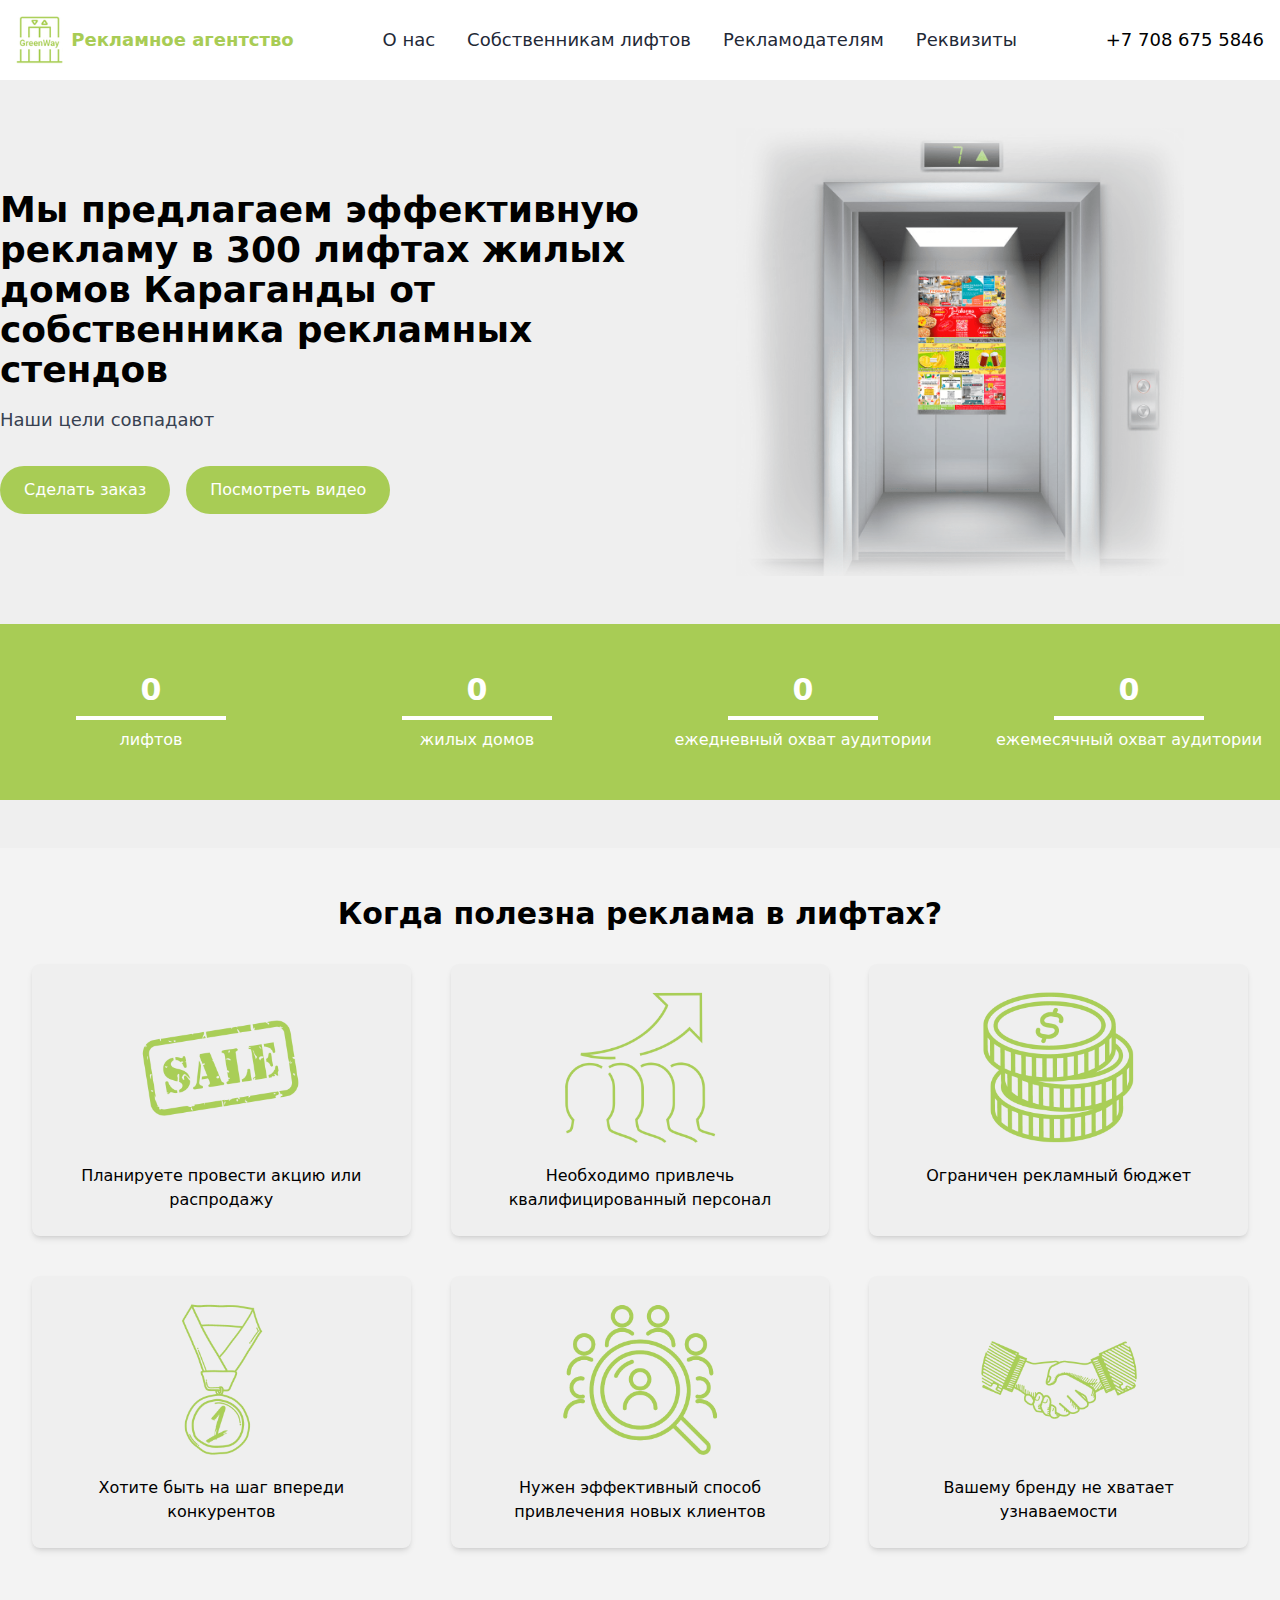
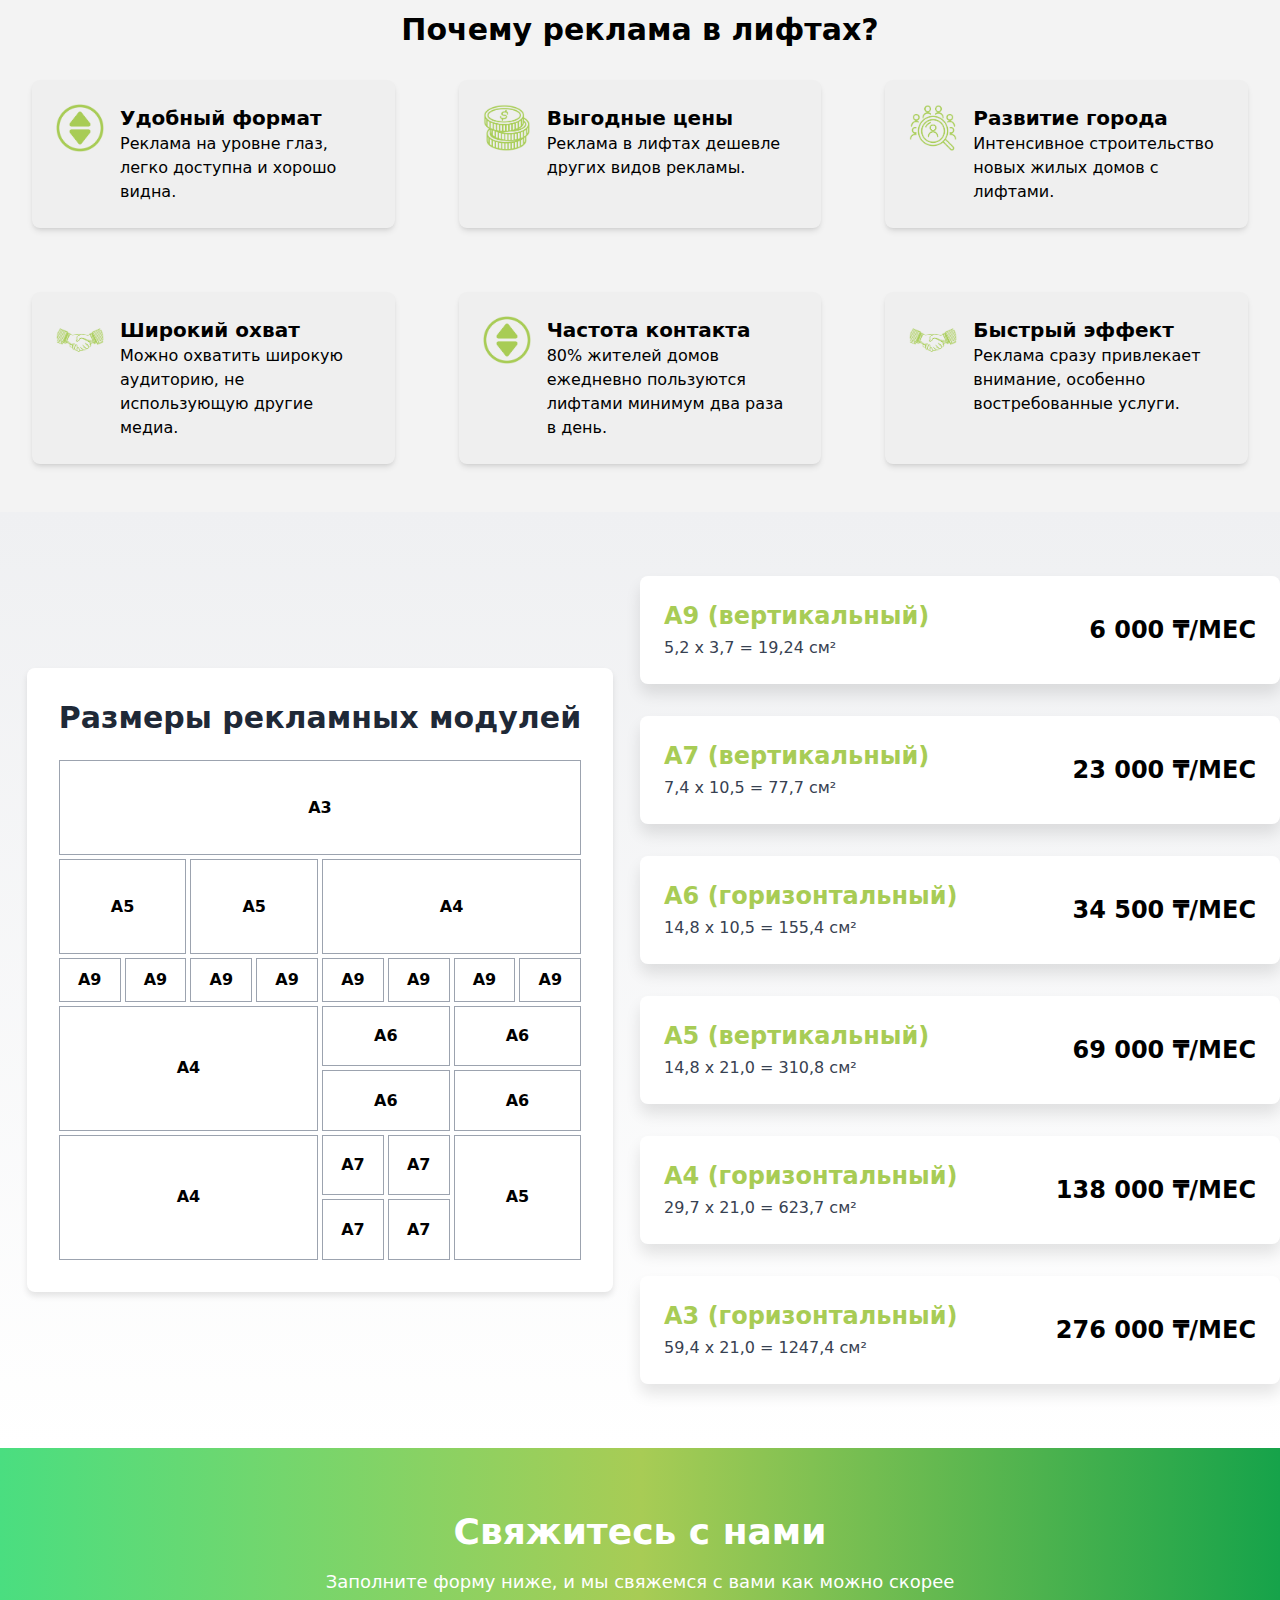
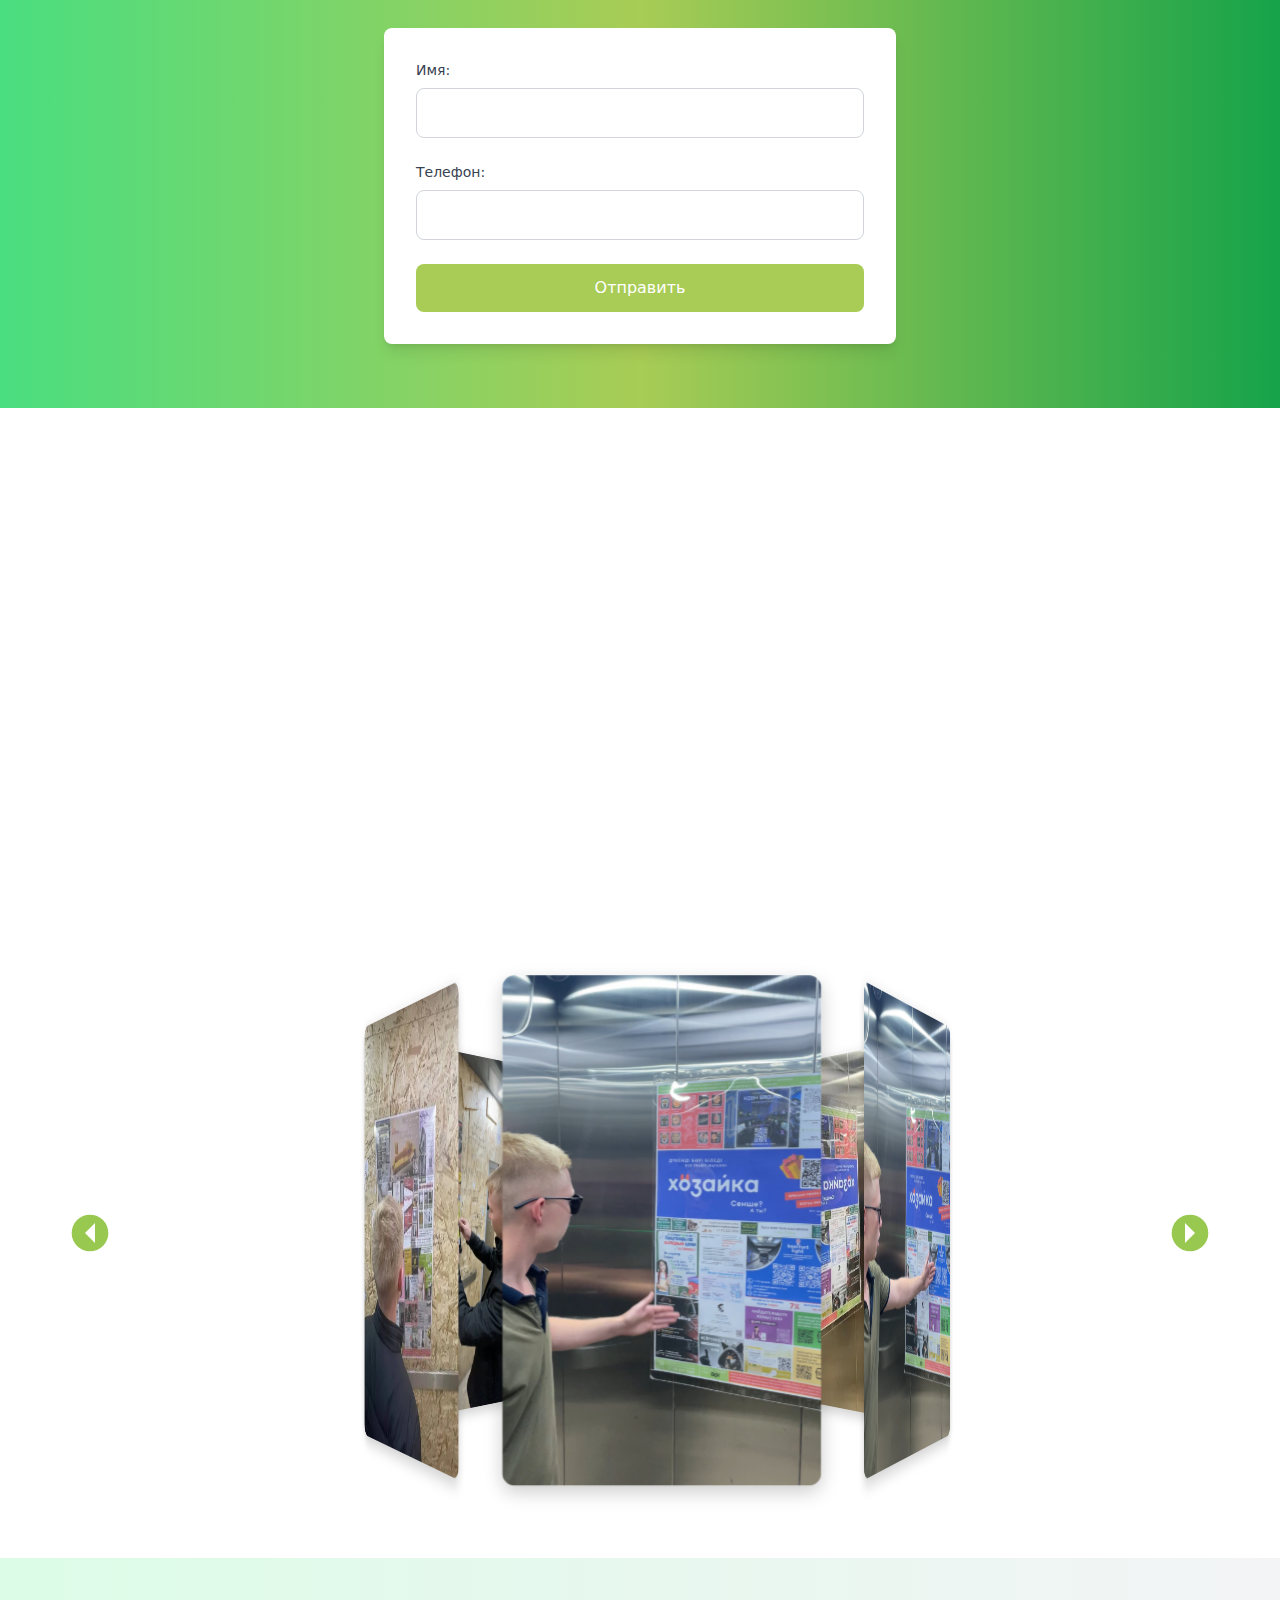
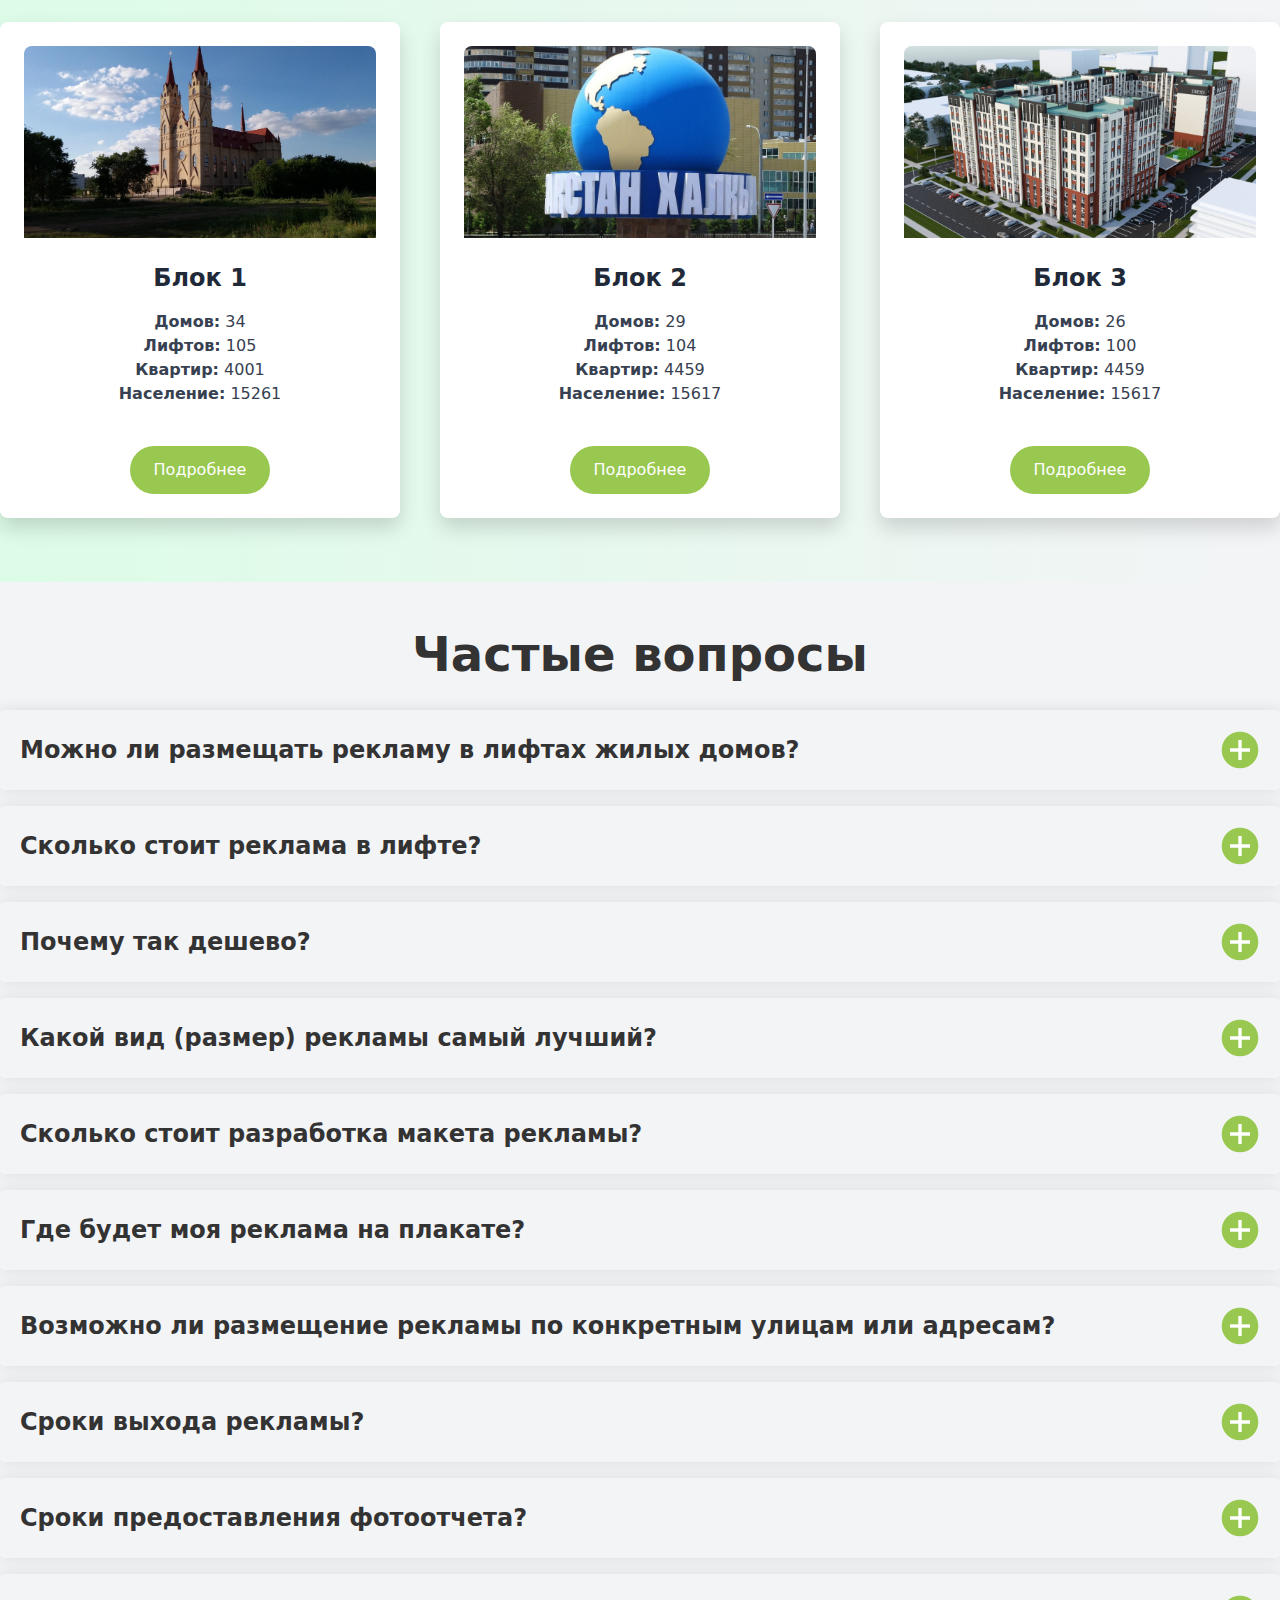
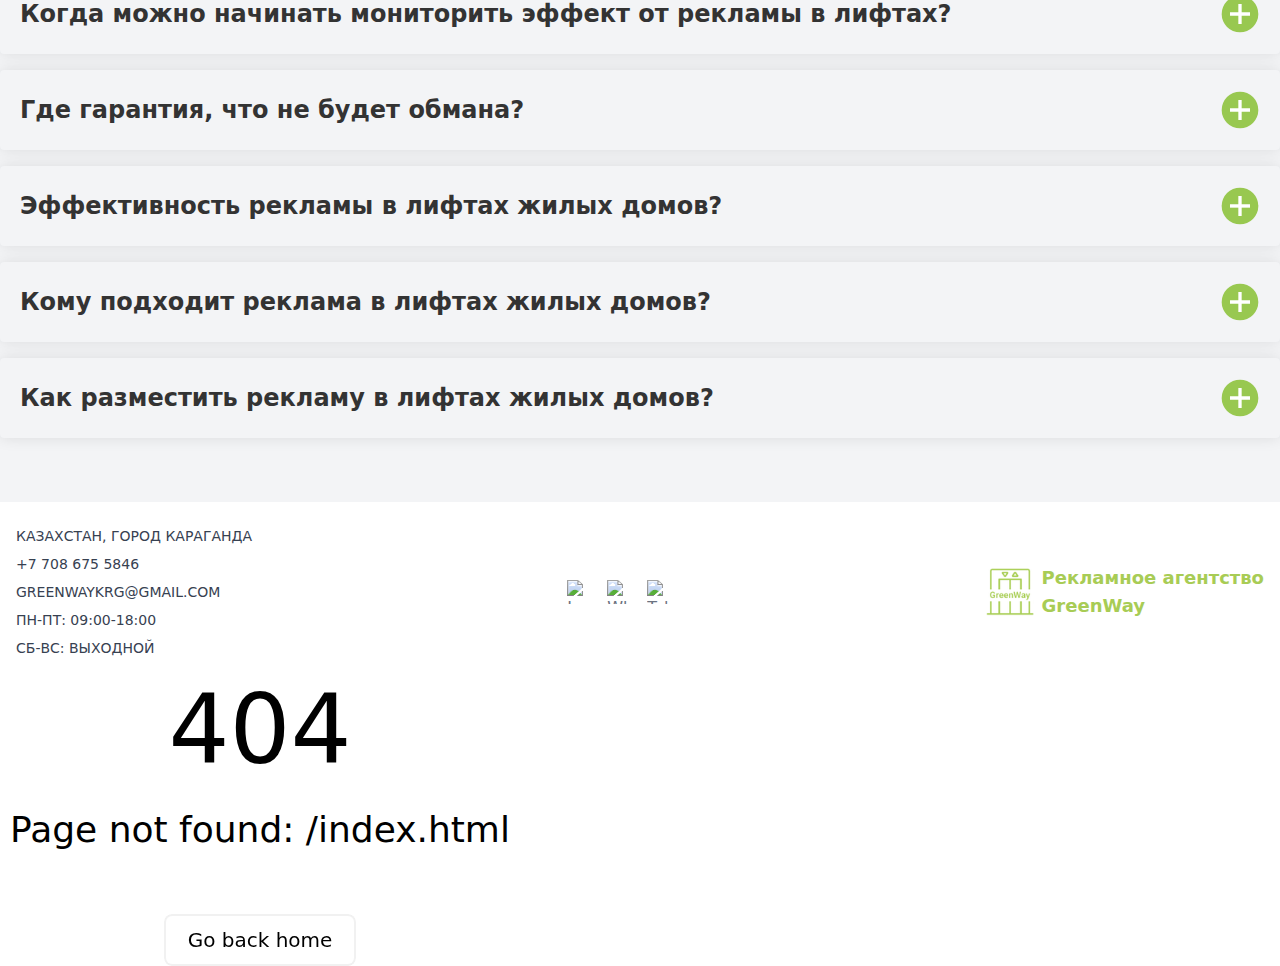
==== commit 9e6576d8: "Add files via upload" ====
--- a/index.html
+++ b/index.html
@@ -4,16 +4,16 @@
 <style>section[data-v-f2b6455e]{background:linear-gradient(180deg,#eff0f2,#fff)}.bg-custom-green[data-v-f2b6455e]{background-color:#98c850}.shadow-md[data-v-f2b6455e]{box-shadow:0 4px 6px rgba(0,0,0,.1)}.shadow-lg[data-v-f2b6455e]{box-shadow:0 10px 15px rgba(0,0,0,.1)}.grid div[data-v-f2b6455e]{align-items:center;display:flex;height:100%;justify-content:center}</style>
 <style>.map-container[data-v-8a2e7727]{height:500px;width:100%}</style>
 <style>.carousel-wrapper[data-v-28570732]{align-items:center;display:flex;height:650px;justify-content:center;margin:0 auto;max-width:1200px;overflow:hidden;perspective:1200px}.carousel[data-v-28570732],.carousel-wrapper[data-v-28570732]{position:relative;width:100%}.carousel[data-v-28570732]{height:100%}.carousel[data-v-28570732],.carousel-slide[data-v-28570732]{transform-style:preserve-3d}.carousel-slide[data-v-28570732]{bottom:19.5%;left:41%;position:absolute;transform:translate(-50%,-50%)}.carousel-image[data-v-28570732]{border-radius:10px;box-shadow:0 5px 15px rgba(0,0,0,.2);height:100%;-o-object-fit:cover;object-fit:cover;transition:transform .5s ease;width:100%}.carousel-slide:hover .carousel-image[data-v-28570732]{transform:scale(1.05)}.nav-btn[data-v-28570732]{background:none;border:none;cursor:pointer;padding:10px;position:absolute;top:50%;transform:translateY(-50%);z-index:10}.nav-icon[data-v-28570732]{height:40px;width:40px}.prev-btn[data-v-28570732]{left:20px}.next-btn[data-v-28570732]{right:20px}@media (max-width:934px){.nav-btn[data-v-28570732]{bottom:10px;top:auto}.prev-btn[data-v-28570732]{left:calc(50% - 60px);transform:none}.next-btn[data-v-28570732]{right:calc(50% - 60px);transform:none}}@media (max-width:504px){.carousel-wrapper[data-v-28570732]{height:500px}.carousel-slide[data-v-28570732]{bottom:20%;left:36%}.prev-btn[data-v-28570732]{left:calc(50% - 80px)}.next-btn[data-v-28570732]{right:calc(50% - 80px)}}@media (max-width:390px){.carousel-wrapper[data-v-28570732]{height:400px}.carousel-slide[data-v-28570732]{bottom:25%;left:30%}.nav-icon[data-v-28570732]{height:30px;width:30px}.prev-btn[data-v-28570732]{left:calc(50% - 60px)}.next-btn[data-v-28570732]{right:calc(50% - 60px)}}</style>
-<style>.bg-custom-green[data-v-aafa298d]{background-color:#98c850}.shadow-xl[data-v-aafa298d]{box-shadow:0 10px 20px rgba(0,0,0,.15)}.hover\:shadow-2xl[data-v-aafa298d]:hover{box-shadow:0 20px 30px rgba(0,0,0,.2)}</style>
+<style>.bg-custom-green[data-v-1a0b176e]{background-color:#98c850}.shadow-xl[data-v-1a0b176e]{box-shadow:0 10px 20px rgba(0,0,0,.15)}.hover\:shadow-2xl[data-v-1a0b176e]:hover{box-shadow:0 20px 30px rgba(0,0,0,.2)}</style>
 <style>.faq-section[data-v-a52ee1ae]{background:#f3f4f6}.text-primary[data-v-a52ee1ae]{color:#333}.accordion[data-v-a52ee1ae]{background:#e5e7eb;border-radius:4px;box-shadow:0 0 15px rgba(0,0,0,.1);overflow:hidden;transition:transform .6s ease-in-out,box-shadow .6s ease-in-out}.accordion.active[data-v-a52ee1ae]{box-shadow:0 0 15px rgba(0,0,0,.3);transform:scale(1.05)}.faq-header[data-v-a52ee1ae]{background:#f3f4f6;color:#333;cursor:pointer;font-size:46px;padding:20px;transition:background .3s ease,color .3s ease}.faq-header[data-v-a52ee1ae]:hover{background-color:#98c850}.faq-body[data-v-a52ee1ae]{max-height:0;opacity:0;overflow:hidden;transition:max-height .6s ease,opacity .6s ease}.accordion.active .faq-body[data-v-a52ee1ae]{max-height:500px;opacity:1}.faq-body p[data-v-a52ee1ae]{animation:fadeIn-a52ee1ae .8s ease-in-out;color:#4b5563;font-size:18px;padding:20px}@keyframes fadeIn-a52ee1ae{0%{opacity:0;transform:translateY(-10px)}to{opacity:1;transform:translateY(0)}}.faq-icon[data-v-a52ee1ae]{height:40px;transition:transform .4s ease-in-out;width:40px}.accordion.active .faq-icon[data-v-a52ee1ae]{transform:rotate(45deg)}</style>
-<link rel="stylesheet" href="/_nuxt/index.CqcpBeZQ.css">
-<link rel="preload" as="fetch" crossorigin="anonymous" href="/_payload.json?6cae55d6-0f95-4e4f-8eae-fc4b9af75d13">
-<link rel="modulepreload" as="script" crossorigin href="/_nuxt/BOY9-LYV.js">
-<link rel="modulepreload" as="script" crossorigin href="/_nuxt/CwDFNPwF.js">
-<link rel="modulepreload" as="script" crossorigin href="/_nuxt/D85C3hwu.js">
+<link rel="stylesheet" href="/_nuxt/index.2tLkaZZy.css">
+<link rel="preload" as="fetch" crossorigin="anonymous" href="/_payload.json?6d4f2e5b-c62e-4cdb-867a-1763a66aa70d">
+<link rel="modulepreload" as="script" crossorigin href="/_nuxt/DMA7SvWe.js">
+<link rel="modulepreload" as="script" crossorigin href="/_nuxt/C_KNemDn.js">
+<link rel="modulepreload" as="script" crossorigin href="/_nuxt/BdjYBtp0.js">
 <script src="https://maps.api.2gis.ru/2.0/loader.js?pkg=full" defer></script>
-<link rel="prefetch" as="script" crossorigin href="/_nuxt/BSTd4CwC.js">
-<link rel="prefetch" as="script" crossorigin href="/_nuxt/Cte8R42b.js">
+<link rel="prefetch" as="script" crossorigin href="/_nuxt/DKCW_J36.js">
+<link rel="prefetch" as="script" crossorigin href="/_nuxt/DkhNY_fd.js">
 <link rel="prefetch" as="image" type="image/png" href="/_nuxt/LIFT.DQ1PNfH-.png">
 <link rel="prefetch" as="image" type="image/png" href="/_nuxt/button.BXOBi4ev.png">
 <link rel="prefetch" as="image" type="image/png" href="/_nuxt/hand.B4OCLdPB.png">
@@ -31,5 +31,5 @@
 <link rel="prefetch" as="image" type="image/webp" href="/_nuxt/3.ogX7Y6ns.webp">
 <link rel="prefetch" as="image" type="image/webp" href="/_nuxt/4.DN6YWjMZ.webp">
 <link rel="prefetch" as="image" type="image/webp" href="/_nuxt/6.B-RFeXPC.webp">
-<script type="module" src="/_nuxt/BOY9-LYV.js" crossorigin></script></head><body><div id="__nuxt"><div><div><header class="bg-white shadow-md"><div class="container mx-auto flex items-center justify-between p-4"><div class="flex items-center space-x-2"><img src="[data-uri]" alt="Logo" class="h-12"><span class="font-bold text-lg text-custom-green">Рекламное агентство</span></div><div class="md:hidden"><button class="text-gray-800 focus:outline-none"><svg class="w-8 h-8" fill="none" stroke="currentColor" viewBox="0 0 24 24" xmlns="http://www.w3.org/2000/svg"><path stroke-linecap="round" stroke-linejoin="round" stroke-width="2" d="M4 6h16M4 12h16m-7 6h7"></path></svg></button></div><nav class="hidden md:flex space-x-8 flex-grow justify-center text-lg"><a href="#about" class="text-gray-800 hover:text-custom-green">О нас</a><a href="#services" class="text-gray-800 hover:text-custom-green">Собственникам лифтов</a><a href="#contact" class="text-gray-800 hover:text-custom-green">Рекламодателям</a><a href="#bank" class="text-gray-800 hover:text-custom-green">Реквизиты</a></nav><div class="hidden md:block"><a href="https://wa.me/77086755846" class="font-normal text-lg text-black hover:text-custom-green" target="_blank" rel="noopener noreferrer"> +7 708 675 5846 </a></div></div><!----></header><section class="bg-[#efefef] py-12" data-v-f798b376><div class="container mx-auto flex flex-col-reverse lg:flex-row items-center justify-between px-6 lg:px-0" data-v-f798b376><div class="text-center lg:text-left lg:w-1/2" data-v-f798b376><h2 class="text-2xl lg:text-4xl font-bold text-black leading-tight" data-v-f798b376> Мы предлагаем эффективную рекламу в 300 лифтах жилых домов Караганды от собственника рекламных стендов </h2><p class="text-gray-700 mt-4 text-lg" data-v-f798b376>Наши цели совпадают</p><div class="flex justify-center lg:justify-start space-x-4 mt-8" data-v-f798b376><button class="bg-custom-green text-white py-3 px-6 rounded-full hover:bg-green-500 transition" data-v-f798b376> Сделать заказ </button><a href="#video" class="bg-custom-green text-white py-3 px-6 rounded-full hover:bg-green-500 transition" data-v-f798b376> Посмотреть видео </a></div></div><div class="lg:w-1/2 flex justify-center mb-8 lg:mb-0" data-v-f798b376><img src="/_nuxt/LIFT.DQ1PNfH-.png" alt="Лифт с рекламой" class="w-full h-auto lg:max-w-md" data-v-f798b376></div></div><div class="bg-custom-green py-12 mt-12" data-v-f798b376><div class="container mx-auto grid grid-cols-2 sm:grid-cols-4 gap-6 text-center text-white" data-v-f798b376><!--[--><div class="stat-item" data-v-f798b376><h3 class="text-3xl font-bold border-b-4 border-white w-[150px] mx-auto pb-2" data-target="200" data-v-f798b376>0</h3><p class="mt-2" data-v-f798b376>лифтов</p></div><div class="stat-item" data-v-f798b376><h3 class="text-3xl font-bold border-b-4 border-white w-[150px] mx-auto pb-2" data-target="150" data-v-f798b376>0</h3><p class="mt-2" data-v-f798b376>жилых домов</p></div><div class="stat-item" data-v-f798b376><h3 class="text-3xl font-bold border-b-4 border-white w-[150px] mx-auto pb-2" data-target="36000" data-v-f798b376>0</h3><p class="mt-2" data-v-f798b376>ежедневный охват аудитории</p></div><div class="stat-item" data-v-f798b376><h3 class="text-3xl font-bold border-b-4 border-white w-[150px] mx-auto pb-2" data-target="1080000" data-v-f798b376>0</h3><p class="mt-2" data-v-f798b376>ежемесячный охват аудитории</p></div><!--]--></div></div><!----></section><section class="py-12 bg-[#f3f3f3]"><div class="container mx-auto text-center px-6 lg:px-8"><h2 class="text-3xl font-bold text-black mb-8">Когда полезна реклама в лифтах?</h2><div class="grid grid-cols-1 md:grid-cols-3 gap-10"><div class="bg-[#efefef] rounded-lg p-6 shadow-md hover:shadow-lg transition-shadow duration-300"><img src="/_nuxt/sale.DK8xt-3Q.png" alt="Sale" class="mx-auto h-40 mb-4"><p>Планируете провести акцию или распродажу</p></div><div class="bg-[#efefef] rounded-lg p-6 shadow-md hover:shadow-lg transition-shadow duration-300"><img src="/_nuxt/staff.B2Z4Mv-r.png" alt="Staff" class="mx-auto h-40 mb-4"><p>Необходимо привлечь квалифицированный персонал</p></div><div class="bg-[#efefef] rounded-lg p-6 shadow-md hover:shadow-lg transition-shadow duration-300"><img src="/_nuxt/money.DJ3toC8H.png" alt="Money" class="mx-auto h-40 mb-4"><p>Ограничен рекламный бюджет</p></div><div class="bg-[#efefef] rounded-lg p-6 shadow-md hover:shadow-lg transition-shadow duration-300"><img src="/_nuxt/medal.ygx7rKrw.png" alt="Medal" class="mx-auto h-40 mb-4"><p>Хотите быть на шаг впереди конкурентов</p></div><div class="bg-[#efefef] rounded-lg p-6 shadow-md hover:shadow-lg transition-shadow duration-300"><img src="/_nuxt/people.D8B6CIWY.png" alt="People" class="mx-auto h-40 mb-4"><p>Нужен эффективный способ привлечения новых клиентов</p></div><div class="bg-[#efefef] rounded-lg p-6 shadow-md hover:shadow-lg transition-shadow duration-300"><img src="/_nuxt/hand.B4OCLdPB.png" alt="Hand" class="mx-auto h-40 mb-4"><p>Вашему бренду не хватает узнаваемости</p></div></div></div><div class="container mx-auto text-center mt-16 px-6 lg:px-8"><h2 class="text-3xl font-bold text-black mb-8">Почему реклама в лифтах?</h2><div class="grid grid-cols-1 md:grid-cols-2 gap-10 lg:grid-cols-3 lg:gap-16 text-left"><div class="flex items-start space-x-4 bg-[#efefef] rounded-lg p-6 shadow-md hover:shadow-lg transition-shadow duration-300"><img src="/_nuxt/button.BXOBi4ev.png" alt="Button" class="h-12"><div><h3 class="text-xl font-bold">Удобный формат</h3><p>Реклама на уровне глаз, легко доступна и хорошо видна.</p></div></div><div class="flex items-start space-x-4 bg-[#efefef] rounded-lg p-6 shadow-md hover:shadow-lg transition-shadow duration-300"><img src="/_nuxt/money.DJ3toC8H.png" alt="Prices" class="h-12"><div><h3 class="text-xl font-bold">Выгодные цены</h3><p>Реклама в лифтах дешевле других видов рекламы.</p></div></div><div class="flex items-start space-x-4 bg-[#efefef] rounded-lg p-6 shadow-md hover:shadow-lg transition-shadow duration-300"><img src="/_nuxt/people.D8B6CIWY.png" alt="City" class="h-12"><div><h3 class="text-xl font-bold">Развитие города</h3><p>Интенсивное строительство новых жилых домов с лифтами.</p></div></div><div class="flex items-start space-x-4 bg-[#efefef] rounded-lg p-6 shadow-md hover:shadow-lg transition-shadow duration-300"><img src="/_nuxt/hand.B4OCLdPB.png" alt="Reach" class="h-12"><div><h3 class="text-xl font-bold">Широкий охват</h3><p>Можно охватить широкую аудиторию, не использующую другие медиа.</p></div></div><div class="flex items-start space-x-4 bg-[#efefef] rounded-lg p-6 shadow-md hover:shadow-lg transition-shadow duration-300"><img src="/_nuxt/button.BXOBi4ev.png" alt="Contact" class="h-12"><div><h3 class="text-xl font-bold">Частота контакта</h3><p>80% жителей домов ежедневно пользуются лифтами минимум два раза в день.</p></div></div><div class="flex items-start space-x-4 bg-[#efefef] rounded-lg p-6 shadow-md hover:shadow-lg transition-shadow duration-300"><img src="/_nuxt/hand.B4OCLdPB.png" alt="Effect" class="h-12"><div><h3 class="text-xl font-bold">Быстрый эффект</h3><p>Реклама сразу привлекает внимание, особенно востребованные услуги.</p></div></div></div></div></section><section class="bg-[#efefef] py-16" data-v-f2b6455e><div class="container mx-auto flex flex-col lg:flex-row items-center" data-v-f2b6455e><div class="lg:w-1/2 flex justify-center mb-8 lg:mb-0" data-v-f2b6455e><div class="bg-white rounded-lg shadow-md p-8" data-v-f2b6455e><h2 class="text-3xl font-bold text-center text-gray-800 mb-6" data-v-f2b6455e>Размеры рекламных модулей</h2><div class="grid grid-cols-8 gap-1 w-full h-[500px]" data-v-f2b6455e><div class="border border-gray-400 col-span-8 row-span-4 flex items-center justify-center font-bold w-full" data-v-f2b6455e>A3</div><div class="border border-gray-400 col-span-2 row-span-4 flex items-center justify-center font-bold w-full" data-v-f2b6455e>A5</div><div class="border border-gray-400 col-span-2 row-span-4 flex items-center justify-center font-bold w-full" data-v-f2b6455e>A5</div><div class="border border-gray-400 col-span-4 row-span-4 flex items-center justify-center font-bold w-full" data-v-f2b6455e>A4</div><div class="border border-gray-400 col-span-1 row-span-1 flex items-center justify-center font-bold w-full" data-v-f2b6455e>A9</div><div class="border border-gray-400 col-span-1 row-span-1 flex items-center justify-center font-bold w-full" data-v-f2b6455e>A9</div><div class="border border-gray-400 col-span-1 row-span-1 flex items-center justify-center font-bold w-full" data-v-f2b6455e>A9</div><div class="border border-gray-400 col-span-1 row-span-1 flex items-center justify-center font-bold w-full" data-v-f2b6455e>A9</div><div class="border border-gray-400 col-span-1 row-span-1 flex items-center justify-center font-bold w-full" data-v-f2b6455e>A9</div><div class="border border-gray-400 col-span-1 row-span-1 flex items-center justify-center font-bold w-full" data-v-f2b6455e>A9</div><div class="border border-gray-400 col-span-1 row-span-1 flex items-center justify-center font-bold w-full" data-v-f2b6455e>A9</div><div class="border border-gray-400 col-span-1 row-span-1 flex items-center justify-center font-bold w-full" data-v-f2b6455e>A9</div><div class="border border-gray-400 col-span-4 row-span-4 flex items-center justify-center font-bold w-full" data-v-f2b6455e>A4</div><div class="border border-gray-400 col-span-2 row-span-2 flex items-center justify-center font-bold w-full" data-v-f2b6455e>A6</div><div class="border border-gray-400 col-span-2 row-span-2 flex items-center justify-center font-bold w-full" data-v-f2b6455e>A6</div><div class="border border-gray-400 col-span-2 row-span-2 flex items-center justify-center font-bold w-full" data-v-f2b6455e>A6</div><div class="border border-gray-400 col-span-2 row-span-2 flex items-center justify-center font-bold w-full" data-v-f2b6455e>A6</div><div class="border border-gray-400 col-span-4 row-span-4 flex items-center justify-center font-bold w-full" data-v-f2b6455e>A4</div><div class="border border-gray-400 col-span-1 row-span-2 flex items-center justify-center font-bold w-full" data-v-f2b6455e>A7</div><div class="border border-gray-400 col-span-1 row-span-2 flex items-center justify-center font-bold w-full" data-v-f2b6455e>A7</div><div class="border border-gray-400 col-span-2 row-span-4 flex items-center justify-center font-bold w-full" data-v-f2b6455e>A5</div><div class="border border-gray-400 col-span-1 row-span-2 flex items-center justify-center font-bold w-full" data-v-f2b6455e>A7</div><div class="border border-gray-400 col-span-1 row-span-2 flex items-center justify-center font-bold w-full" data-v-f2b6455e>A7</div></div></div></div><div class="lg:w-1/2 flex flex-col space-y-8" data-v-f2b6455e><!--[--><div class="bg-white rounded-lg shadow-lg p-6 flex flex-col items-center" data-v-f2b6455e><div class="w-full flex justify-between items-center" data-v-f2b6455e><div data-v-f2b6455e><h3 class="text-2xl font-bold text-custom-green" data-v-f2b6455e>A9 (вертикальный)</h3><p class="text-gray-700 mt-1" data-v-f2b6455e>5,2 x 3,7 = 19,24 см²</p></div><p class="text-2xl font-bold text-black" data-v-f2b6455e>6 000 ₸/МЕС</p></div></div><div class="bg-white rounded-lg shadow-lg p-6 flex flex-col items-center" data-v-f2b6455e><div class="w-full flex justify-between items-center" data-v-f2b6455e><div data-v-f2b6455e><h3 class="text-2xl font-bold text-custom-green" data-v-f2b6455e>A7 (вертикальный)</h3><p class="text-gray-700 mt-1" data-v-f2b6455e>7,4 x 10,5 = 77,7 см²</p></div><p class="text-2xl font-bold text-black" data-v-f2b6455e>23 000 ₸/МЕС</p></div></div><div class="bg-white rounded-lg shadow-lg p-6 flex flex-col items-center" data-v-f2b6455e><div class="w-full flex justify-between items-center" data-v-f2b6455e><div data-v-f2b6455e><h3 class="text-2xl font-bold text-custom-green" data-v-f2b6455e>A6 (горизонтальный)</h3><p class="text-gray-700 mt-1" data-v-f2b6455e>14,8 x 10,5 = 155,4 см²</p></div><p class="text-2xl font-bold text-black" data-v-f2b6455e>34 500 ₸/МЕС</p></div></div><div class="bg-white rounded-lg shadow-lg p-6 flex flex-col items-center" data-v-f2b6455e><div class="w-full flex justify-between items-center" data-v-f2b6455e><div data-v-f2b6455e><h3 class="text-2xl font-bold text-custom-green" data-v-f2b6455e>A5 (вертикальный)</h3><p class="text-gray-700 mt-1" data-v-f2b6455e>14,8 x 21,0 = 310,8 см²</p></div><p class="text-2xl font-bold text-black" data-v-f2b6455e>69 000 ₸/МЕС</p></div></div><div class="bg-white rounded-lg shadow-lg p-6 flex flex-col items-center" data-v-f2b6455e><div class="w-full flex justify-between items-center" data-v-f2b6455e><div data-v-f2b6455e><h3 class="text-2xl font-bold text-custom-green" data-v-f2b6455e>A4 (горизонтальный)</h3><p class="text-gray-700 mt-1" data-v-f2b6455e>29,7 x 21,0 = 623,7 см²</p></div><p class="text-2xl font-bold text-black" data-v-f2b6455e>138 000 ₸/МЕС</p></div></div><div class="bg-white rounded-lg shadow-lg p-6 flex flex-col items-center" data-v-f2b6455e><div class="w-full flex justify-between items-center" data-v-f2b6455e><div data-v-f2b6455e><h3 class="text-2xl font-bold text-custom-green" data-v-f2b6455e>A3 (горизонтальный)</h3><p class="text-gray-700 mt-1" data-v-f2b6455e>59,4 x 21,0 = 1247,4 см²</p></div><p class="text-2xl font-bold text-black" data-v-f2b6455e>276 000 ₸/МЕС</p></div></div><!--]--></div></div></section><div class="w-full bg-gradient-to-r from-green-400 via-[#a8cc55] to-green-600 py-16" data-v-82febbd1><div class="container mx-auto px-6 lg:px-8" data-v-82febbd1><div class="text-center mb-8" data-v-82febbd1><h2 class="text-4xl font-bold text-white mb-4" data-v-82febbd1>Свяжитесь с нами</h2><p class="text-lg text-white" data-v-82febbd1>Заполните форму ниже, и мы свяжемся с вами как можно скорее</p></div><div class="max-w-lg mx-auto bg-white rounded-lg shadow-lg p-8" data-v-82febbd1><form data-v-82febbd1><div class="mb-6" data-v-82febbd1><label for="name" class="block text-sm font-medium text-gray-700 mb-2" data-v-82febbd1>Имя:</label><input value="" type="text" id="name" required class="w-full border border-gray-300 rounded-lg p-3 focus:outline-none focus:ring-2 focus:ring-[#a8cc55]" data-v-82febbd1></div><div class="mb-6" data-v-82febbd1><label for="phone" class="block text-sm font-medium text-gray-700 mb-2" data-v-82febbd1>Телефон:</label><input value="" type="tel" id="phone" required class="w-full border border-gray-300 rounded-lg p-3 focus:outline-none focus:ring-2 focus:ring-[#a8cc55]" data-v-82febbd1></div><button type="submit" class="w-full bg-[#a8cc55] text-white py-3 rounded-lg hover:bg-[#98b84d] transition duration-300" data-v-82febbd1>Отправить</button></form><!----></div></div></div><div><div data-v-8a2e7727><div class="map-container" data-v-8a2e7727></div></div></div><div class="carousel-wrapper" data-v-28570732><div class="carousel" data-v-28570732><!--[--><div class="carousel-slide" style="transform:rotateY(0deg) translateZ(259.8076211353316px);width:250px;height:400px;transition:transform 0.5s ease-in-out;" data-v-28570732><img src="/_nuxt/5.BlPUXf-2.webp" alt="carousel image" class="carousel-image" data-v-28570732></div><div class="carousel-slide" style="transform:rotateY(60deg) translateZ(259.8076211353316px);width:250px;height:400px;transition:transform 0.5s ease-in-out;" data-v-28570732><img src="/_nuxt/1.Cypd66bz.webp" alt="carousel image" class="carousel-image" data-v-28570732></div><div class="carousel-slide" style="transform:rotateY(120deg) translateZ(259.8076211353316px);width:250px;height:400px;transition:transform 0.5s ease-in-out;" data-v-28570732><img src="/_nuxt/2.CioFN29f.webp" alt="carousel image" class="carousel-image" data-v-28570732></div><div class="carousel-slide" style="transform:rotateY(180deg) translateZ(259.8076211353316px);width:250px;height:400px;transition:transform 0.5s ease-in-out;" data-v-28570732><img src="/_nuxt/3.ogX7Y6ns.webp" alt="carousel image" class="carousel-image" data-v-28570732></div><div class="carousel-slide" style="transform:rotateY(240deg) translateZ(259.8076211353316px);width:250px;height:400px;transition:transform 0.5s ease-in-out;" data-v-28570732><img src="/_nuxt/4.DN6YWjMZ.webp" alt="carousel image" class="carousel-image" data-v-28570732></div><div class="carousel-slide" style="transform:rotateY(300deg) translateZ(259.8076211353316px);width:250px;height:400px;transition:transform 0.5s ease-in-out;" data-v-28570732><img src="/_nuxt/6.B-RFeXPC.webp" alt="carousel image" class="carousel-image" data-v-28570732></div><!--]--></div><button class="nav-btn prev-btn" data-v-28570732><svg xmlns="http://www.w3.org/2000/svg" viewBox="0 0 24 24" class="nav-icon" data-v-28570732><circle cx="12" cy="12" r="11" fill="#98C850" stroke="none" data-v-28570732></circle><polygon points="15,6 9,12 15,18" fill="white" data-v-28570732></polygon></svg></button><button class="nav-btn next-btn" data-v-28570732><svg xmlns="http://www.w3.org/2000/svg" viewBox="0 0 24 24" class="nav-icon" data-v-28570732><circle cx="12" cy="12" r="11" fill="#98C850" stroke="none" data-v-28570732></circle><polygon points="9,6 15,12 9,18" fill="white" data-v-28570732></polygon></svg></button></div><section class="bg-gradient-to-r from-green-100 to-gray-100 py-16" data-v-aafa298d><div class="container mx-auto grid grid-cols-1 sm:grid-cols-2 md:grid-cols-3 gap-10" data-v-aafa298d><!--[--><div class="bg-white shadow-xl rounded-lg p-6 text-center hover:shadow-2xl transition-shadow duration-300" data-v-aafa298d><img src="file:///D:/ars/GreenWay/.nuxt/prerender/@/assets/1b.png" alt="Image" class="w-full h-48 object-cover rounded-t-lg mb-6" data-v-aafa298d><h3 class="text-2xl font-bold text-gray-800 mb-4" data-v-aafa298d>Блок 1</h3><div class="text-gray-700 mb-4" data-v-aafa298d><p data-v-aafa298d><strong data-v-aafa298d>Домов:</strong> 34</p><p data-v-aafa298d><strong data-v-aafa298d>Лифтов:</strong> 105</p><p data-v-aafa298d><strong data-v-aafa298d>Квартир:</strong> 4001</p><p data-v-aafa298d><strong data-v-aafa298d>Население:</strong> 15261</p></div><button class="mt-6 bg-custom-green text-white py-3 px-6 rounded-full hover:bg-green-600 transition duration-300" data-v-aafa298d> Подробнее </button></div><div class="bg-white shadow-xl rounded-lg p-6 text-center hover:shadow-2xl transition-shadow duration-300" data-v-aafa298d><img src="file:///D:/ars/GreenWay/.nuxt/prerender/@/assets/2b.png" alt="Image" class="w-full h-48 object-cover rounded-t-lg mb-6" data-v-aafa298d><h3 class="text-2xl font-bold text-gray-800 mb-4" data-v-aafa298d>Блок 2</h3><div class="text-gray-700 mb-4" data-v-aafa298d><p data-v-aafa298d><strong data-v-aafa298d>Домов:</strong> 29</p><p data-v-aafa298d><strong data-v-aafa298d>Лифтов:</strong> 104</p><p data-v-aafa298d><strong data-v-aafa298d>Квартир:</strong> 4459</p><p data-v-aafa298d><strong data-v-aafa298d>Население:</strong> 15617</p></div><button class="mt-6 bg-custom-green text-white py-3 px-6 rounded-full hover:bg-green-600 transition duration-300" data-v-aafa298d> Подробнее </button></div><div class="bg-white shadow-xl rounded-lg p-6 text-center hover:shadow-2xl transition-shadow duration-300" data-v-aafa298d><img src="file:///D:/ars/GreenWay/.nuxt/prerender/@/assets/3b.png" alt="Image" class="w-full h-48 object-cover rounded-t-lg mb-6" data-v-aafa298d><h3 class="text-2xl font-bold text-gray-800 mb-4" data-v-aafa298d>Блок 3</h3><div class="text-gray-700 mb-4" data-v-aafa298d><p data-v-aafa298d><strong data-v-aafa298d>Домов:</strong> 26</p><p data-v-aafa298d><strong data-v-aafa298d>Лифтов:</strong> 100</p><p data-v-aafa298d><strong data-v-aafa298d>Квартир:</strong> 4459</p><p data-v-aafa298d><strong data-v-aafa298d>Население:</strong> 15617</p></div><button class="mt-6 bg-custom-green text-white py-3 px-6 rounded-full hover:bg-green-600 transition duration-300" data-v-aafa298d> Подробнее </button></div><!--]--></div><!----></section><section class="faq-section bg-gray-200 py-12" data-v-a52ee1ae><div class="container mx-auto" data-v-a52ee1ae><h2 class="text-5xl font-bold mb-8 text-center text-primary" data-v-a52ee1ae>Частые вопросы</h2><!--[--><div class="mb-4 accordion" data-v-a52ee1ae><div class="faq-header flex justify-between items-center px-4 py-2 cursor-pointer" data-v-a52ee1ae><h3 class="text-2xl font-semibold" data-v-a52ee1ae>Можно ли размещать рекламу в лифтах жилых домов?</h3><span data-v-a52ee1ae><svg xmlns="http://www.w3.org/2000/svg" viewBox="0 0 24 24" class="faq-icon" data-v-a52ee1ae><circle cx="12" cy="12" r="11" fill="#98C850" stroke="none" data-v-a52ee1ae></circle><line x1="12" y1="6" x2="12" y2="18" stroke="white" stroke-width="2" data-v-a52ee1ae></line><line x1="6" y1="12" x2="18" y2="12" stroke="white" stroke-width="2" data-v-a52ee1ae></line></svg></span></div><!----></div><div class="mb-4 accordion" data-v-a52ee1ae><div class="faq-header flex justify-between items-center px-4 py-2 cursor-pointer" data-v-a52ee1ae><h3 class="text-2xl font-semibold" data-v-a52ee1ae>Сколько стоит реклама в лифте?</h3><span data-v-a52ee1ae><svg xmlns="http://www.w3.org/2000/svg" viewBox="0 0 24 24" class="faq-icon" data-v-a52ee1ae><circle cx="12" cy="12" r="11" fill="#98C850" stroke="none" data-v-a52ee1ae></circle><line x1="12" y1="6" x2="12" y2="18" stroke="white" stroke-width="2" data-v-a52ee1ae></line><line x1="6" y1="12" x2="18" y2="12" stroke="white" stroke-width="2" data-v-a52ee1ae></line></svg></span></div><!----></div><div class="mb-4 accordion" data-v-a52ee1ae><div class="faq-header flex justify-between items-center px-4 py-2 cursor-pointer" data-v-a52ee1ae><h3 class="text-2xl font-semibold" data-v-a52ee1ae>Почему так дешево?</h3><span data-v-a52ee1ae><svg xmlns="http://www.w3.org/2000/svg" viewBox="0 0 24 24" class="faq-icon" data-v-a52ee1ae><circle cx="12" cy="12" r="11" fill="#98C850" stroke="none" data-v-a52ee1ae></circle><line x1="12" y1="6" x2="12" y2="18" stroke="white" stroke-width="2" data-v-a52ee1ae></line><line x1="6" y1="12" x2="18" y2="12" stroke="white" stroke-width="2" data-v-a52ee1ae></line></svg></span></div><!----></div><div class="mb-4 accordion" data-v-a52ee1ae><div class="faq-header flex justify-between items-center px-4 py-2 cursor-pointer" data-v-a52ee1ae><h3 class="text-2xl font-semibold" data-v-a52ee1ae>Какой вид (размер) рекламы самый лучший?</h3><span data-v-a52ee1ae><svg xmlns="http://www.w3.org/2000/svg" viewBox="0 0 24 24" class="faq-icon" data-v-a52ee1ae><circle cx="12" cy="12" r="11" fill="#98C850" stroke="none" data-v-a52ee1ae></circle><line x1="12" y1="6" x2="12" y2="18" stroke="white" stroke-width="2" data-v-a52ee1ae></line><line x1="6" y1="12" x2="18" y2="12" stroke="white" stroke-width="2" data-v-a52ee1ae></line></svg></span></div><!----></div><div class="mb-4 accordion" data-v-a52ee1ae><div class="faq-header flex justify-between items-center px-4 py-2 cursor-pointer" data-v-a52ee1ae><h3 class="text-2xl font-semibold" data-v-a52ee1ae>Сколько стоит разработка макета рекламы?</h3><span data-v-a52ee1ae><svg xmlns="http://www.w3.org/2000/svg" viewBox="0 0 24 24" class="faq-icon" data-v-a52ee1ae><circle cx="12" cy="12" r="11" fill="#98C850" stroke="none" data-v-a52ee1ae></circle><line x1="12" y1="6" x2="12" y2="18" stroke="white" stroke-width="2" data-v-a52ee1ae></line><line x1="6" y1="12" x2="18" y2="12" stroke="white" stroke-width="2" data-v-a52ee1ae></line></svg></span></div><!----></div><div class="mb-4 accordion" data-v-a52ee1ae><div class="faq-header flex justify-between items-center px-4 py-2 cursor-pointer" data-v-a52ee1ae><h3 class="text-2xl font-semibold" data-v-a52ee1ae>Где будет моя реклама на плакате?</h3><span data-v-a52ee1ae><svg xmlns="http://www.w3.org/2000/svg" viewBox="0 0 24 24" class="faq-icon" data-v-a52ee1ae><circle cx="12" cy="12" r="11" fill="#98C850" stroke="none" data-v-a52ee1ae></circle><line x1="12" y1="6" x2="12" y2="18" stroke="white" stroke-width="2" data-v-a52ee1ae></line><line x1="6" y1="12" x2="18" y2="12" stroke="white" stroke-width="2" data-v-a52ee1ae></line></svg></span></div><!----></div><div class="mb-4 accordion" data-v-a52ee1ae><div class="faq-header flex justify-between items-center px-4 py-2 cursor-pointer" data-v-a52ee1ae><h3 class="text-2xl font-semibold" data-v-a52ee1ae>Возможно ли размещение рекламы по конкретным улицам или адресам?</h3><span data-v-a52ee1ae><svg xmlns="http://www.w3.org/2000/svg" viewBox="0 0 24 24" class="faq-icon" data-v-a52ee1ae><circle cx="12" cy="12" r="11" fill="#98C850" stroke="none" data-v-a52ee1ae></circle><line x1="12" y1="6" x2="12" y2="18" stroke="white" stroke-width="2" data-v-a52ee1ae></line><line x1="6" y1="12" x2="18" y2="12" stroke="white" stroke-width="2" data-v-a52ee1ae></line></svg></span></div><!----></div><div class="mb-4 accordion" data-v-a52ee1ae><div class="faq-header flex justify-between items-center px-4 py-2 cursor-pointer" data-v-a52ee1ae><h3 class="text-2xl font-semibold" data-v-a52ee1ae>Сроки выхода рекламы?</h3><span data-v-a52ee1ae><svg xmlns="http://www.w3.org/2000/svg" viewBox="0 0 24 24" class="faq-icon" data-v-a52ee1ae><circle cx="12" cy="12" r="11" fill="#98C850" stroke="none" data-v-a52ee1ae></circle><line x1="12" y1="6" x2="12" y2="18" stroke="white" stroke-width="2" data-v-a52ee1ae></line><line x1="6" y1="12" x2="18" y2="12" stroke="white" stroke-width="2" data-v-a52ee1ae></line></svg></span></div><!----></div><div class="mb-4 accordion" data-v-a52ee1ae><div class="faq-header flex justify-between items-center px-4 py-2 cursor-pointer" data-v-a52ee1ae><h3 class="text-2xl font-semibold" data-v-a52ee1ae>Сроки предоставления фотоотчета?</h3><span data-v-a52ee1ae><svg xmlns="http://www.w3.org/2000/svg" viewBox="0 0 24 24" class="faq-icon" data-v-a52ee1ae><circle cx="12" cy="12" r="11" fill="#98C850" stroke="none" data-v-a52ee1ae></circle><line x1="12" y1="6" x2="12" y2="18" stroke="white" stroke-width="2" data-v-a52ee1ae></line><line x1="6" y1="12" x2="18" y2="12" stroke="white" stroke-width="2" data-v-a52ee1ae></line></svg></span></div><!----></div><div class="mb-4 accordion" data-v-a52ee1ae><div class="faq-header flex justify-between items-center px-4 py-2 cursor-pointer" data-v-a52ee1ae><h3 class="text-2xl font-semibold" data-v-a52ee1ae>Когда можно начинать мониторить эффект от рекламы в лифтах?</h3><span data-v-a52ee1ae><svg xmlns="http://www.w3.org/2000/svg" viewBox="0 0 24 24" class="faq-icon" data-v-a52ee1ae><circle cx="12" cy="12" r="11" fill="#98C850" stroke="none" data-v-a52ee1ae></circle><line x1="12" y1="6" x2="12" y2="18" stroke="white" stroke-width="2" data-v-a52ee1ae></line><line x1="6" y1="12" x2="18" y2="12" stroke="white" stroke-width="2" data-v-a52ee1ae></line></svg></span></div><!----></div><div class="mb-4 accordion" data-v-a52ee1ae><div class="faq-header flex justify-between items-center px-4 py-2 cursor-pointer" data-v-a52ee1ae><h3 class="text-2xl font-semibold" data-v-a52ee1ae>Где гарантия, что не будет обмана?</h3><span data-v-a52ee1ae><svg xmlns="http://www.w3.org/2000/svg" viewBox="0 0 24 24" class="faq-icon" data-v-a52ee1ae><circle cx="12" cy="12" r="11" fill="#98C850" stroke="none" data-v-a52ee1ae></circle><line x1="12" y1="6" x2="12" y2="18" stroke="white" stroke-width="2" data-v-a52ee1ae></line><line x1="6" y1="12" x2="18" y2="12" stroke="white" stroke-width="2" data-v-a52ee1ae></line></svg></span></div><!----></div><div class="mb-4 accordion" data-v-a52ee1ae><div class="faq-header flex justify-between items-center px-4 py-2 cursor-pointer" data-v-a52ee1ae><h3 class="text-2xl font-semibold" data-v-a52ee1ae>Эффективность рекламы в лифтах жилых домов?</h3><span data-v-a52ee1ae><svg xmlns="http://www.w3.org/2000/svg" viewBox="0 0 24 24" class="faq-icon" data-v-a52ee1ae><circle cx="12" cy="12" r="11" fill="#98C850" stroke="none" data-v-a52ee1ae></circle><line x1="12" y1="6" x2="12" y2="18" stroke="white" stroke-width="2" data-v-a52ee1ae></line><line x1="6" y1="12" x2="18" y2="12" stroke="white" stroke-width="2" data-v-a52ee1ae></line></svg></span></div><!----></div><div class="mb-4 accordion" data-v-a52ee1ae><div class="faq-header flex justify-between items-center px-4 py-2 cursor-pointer" data-v-a52ee1ae><h3 class="text-2xl font-semibold" data-v-a52ee1ae>Кому подходит реклама в лифтах жилых домов?</h3><span data-v-a52ee1ae><svg xmlns="http://www.w3.org/2000/svg" viewBox="0 0 24 24" class="faq-icon" data-v-a52ee1ae><circle cx="12" cy="12" r="11" fill="#98C850" stroke="none" data-v-a52ee1ae></circle><line x1="12" y1="6" x2="12" y2="18" stroke="white" stroke-width="2" data-v-a52ee1ae></line><line x1="6" y1="12" x2="18" y2="12" stroke="white" stroke-width="2" data-v-a52ee1ae></line></svg></span></div><!----></div><div class="mb-4 accordion" data-v-a52ee1ae><div class="faq-header flex justify-between items-center px-4 py-2 cursor-pointer" data-v-a52ee1ae><h3 class="text-2xl font-semibold" data-v-a52ee1ae>Как разместить рекламу в лифтах жилых домов?</h3><span data-v-a52ee1ae><svg xmlns="http://www.w3.org/2000/svg" viewBox="0 0 24 24" class="faq-icon" data-v-a52ee1ae><circle cx="12" cy="12" r="11" fill="#98C850" stroke="none" data-v-a52ee1ae></circle><line x1="12" y1="6" x2="12" y2="18" stroke="white" stroke-width="2" data-v-a52ee1ae></line><line x1="6" y1="12" x2="18" y2="12" stroke="white" stroke-width="2" data-v-a52ee1ae></line></svg></span></div><!----></div><!--]--></div></section><footer class="bg-white py-6"><div class="container mx-auto flex flex-col md:flex-row justify-between items-center px-4 space-y-4 md:space-y-0"><div class="flex flex-col space-y-2 text-center md:text-left"><p class="text-sm text-gray-700">КАЗАХСТАН, ГОРОД КАРАГАНДА</p><p class="text-sm text-gray-700">+7 708 675 5846</p><p class="text-sm text-gray-700">GREENWAYKRG@GMAIL.COM</p><p class="text-sm text-gray-700">ПН-ПТ: 09:00-18:00</p><p class="text-sm text-gray-700">СБ-ВС: ВЫХОДНОЙ</p></div><div class="flex justify-center space-x-4"><a href="https://instagram.com" target="_blank" class="text-gray-500 hover:text-gray-700"><img src="" alt="Instagram" class="w-6 h-6"></a><a href="https://whatsapp.com" target="_blank" class="text-gray-500 hover:text-gray-700"><img src="" alt="WhatsApp" class="w-6 h-6"></a><a href="https://telegram.com" target="_blank" class="text-gray-500 hover:text-gray-700"><img src="" alt="Telegram" class="w-6 h-6"></a></div><div class="flex items-center justify-center md:justify-end space-x-2"><img src="[data-uri]" alt="Logo" class="h-12"><span class="ml-3 text-lg font-bold text-custom-green text-center md:text-left">Рекламное агентство <br> GreenWay</span></div></div></footer></div></div></div><div id="teleports"></div><script type="application/json" data-nuxt-data="nuxt-app" data-ssr="true" id="__NUXT_DATA__" data-src="/_payload.json?6cae55d6-0f95-4e4f-8eae-fc4b9af75d13">[{"state":1,"once":3,"_errors":4,"serverRendered":6,"path":7,"prerenderedAt":8},["Reactive",2],{},["Set"],["ShallowReactive",5],{},true,"/",1728195079789]</script>
-<script>window.__NUXT__={};window.__NUXT__.config={public:{},app:{baseURL:"/",buildId:"6cae55d6-0f95-4e4f-8eae-fc4b9af75d13",buildAssetsDir:"/_nuxt/",cdnURL:""}}</script></body></html>+<script type="module" src="/_nuxt/DMA7SvWe.js" crossorigin></script></head><body><div id="__nuxt"><div><div><header class="bg-white shadow-md"><div class="container mx-auto flex items-center justify-between p-4"><div class="flex items-center space-x-2"><img src="[data-uri]" alt="Logo" class="h-12"><span class="font-bold text-lg text-custom-green">Рекламное агентство</span></div><div class="md:hidden"><button class="text-gray-800 focus:outline-none"><svg class="w-8 h-8" fill="none" stroke="currentColor" viewBox="0 0 24 24" xmlns="http://www.w3.org/2000/svg"><path stroke-linecap="round" stroke-linejoin="round" stroke-width="2" d="M4 6h16M4 12h16m-7 6h7"></path></svg></button></div><nav class="hidden md:flex space-x-8 flex-grow justify-center text-lg"><a href="#about" class="text-gray-800 hover:text-custom-green">О нас</a><a href="#services" class="text-gray-800 hover:text-custom-green">Собственникам лифтов</a><a href="#contact" class="text-gray-800 hover:text-custom-green">Рекламодателям</a><a href="#bank" class="text-gray-800 hover:text-custom-green">Реквизиты</a></nav><div class="hidden md:block"><a href="https://wa.me/77086755846" class="font-normal text-lg text-black hover:text-custom-green" target="_blank" rel="noopener noreferrer"> +7 708 675 5846 </a></div></div><!----></header><section class="bg-[#efefef] py-12" data-v-f798b376><div class="container mx-auto flex flex-col-reverse lg:flex-row items-center justify-between px-6 lg:px-0" data-v-f798b376><div class="text-center lg:text-left lg:w-1/2" data-v-f798b376><h2 class="text-2xl lg:text-4xl font-bold text-black leading-tight" data-v-f798b376> Мы предлагаем эффективную рекламу в 300 лифтах жилых домов Караганды от собственника рекламных стендов </h2><p class="text-gray-700 mt-4 text-lg" data-v-f798b376>Наши цели совпадают</p><div class="flex justify-center lg:justify-start space-x-4 mt-8" data-v-f798b376><button class="bg-custom-green text-white py-3 px-6 rounded-full hover:bg-green-500 transition" data-v-f798b376> Сделать заказ </button><a href="#video" class="bg-custom-green text-white py-3 px-6 rounded-full hover:bg-green-500 transition" data-v-f798b376> Посмотреть видео </a></div></div><div class="lg:w-1/2 flex justify-center mb-8 lg:mb-0" data-v-f798b376><img src="/_nuxt/LIFT.DQ1PNfH-.png" alt="Лифт с рекламой" class="w-full h-auto lg:max-w-md" data-v-f798b376></div></div><div class="bg-custom-green py-12 mt-12" data-v-f798b376><div class="container mx-auto grid grid-cols-2 sm:grid-cols-4 gap-6 text-center text-white" data-v-f798b376><!--[--><div class="stat-item" data-v-f798b376><h3 class="text-3xl font-bold border-b-4 border-white w-[150px] mx-auto pb-2" data-target="200" data-v-f798b376>0</h3><p class="mt-2" data-v-f798b376>лифтов</p></div><div class="stat-item" data-v-f798b376><h3 class="text-3xl font-bold border-b-4 border-white w-[150px] mx-auto pb-2" data-target="150" data-v-f798b376>0</h3><p class="mt-2" data-v-f798b376>жилых домов</p></div><div class="stat-item" data-v-f798b376><h3 class="text-3xl font-bold border-b-4 border-white w-[150px] mx-auto pb-2" data-target="36000" data-v-f798b376>0</h3><p class="mt-2" data-v-f798b376>ежедневный охват аудитории</p></div><div class="stat-item" data-v-f798b376><h3 class="text-3xl font-bold border-b-4 border-white w-[150px] mx-auto pb-2" data-target="1080000" data-v-f798b376>0</h3><p class="mt-2" data-v-f798b376>ежемесячный охват аудитории</p></div><!--]--></div></div><!----></section><section class="py-12 bg-[#f3f3f3]"><div class="container mx-auto text-center px-6 lg:px-8"><h2 class="text-3xl font-bold text-black mb-8">Когда полезна реклама в лифтах?</h2><div class="grid grid-cols-1 md:grid-cols-3 gap-10"><div class="bg-[#efefef] rounded-lg p-6 shadow-md hover:shadow-lg transition-shadow duration-300"><img src="/_nuxt/sale.DK8xt-3Q.png" alt="Sale" class="mx-auto h-40 mb-4"><p>Планируете провести акцию или распродажу</p></div><div class="bg-[#efefef] rounded-lg p-6 shadow-md hover:shadow-lg transition-shadow duration-300"><img src="/_nuxt/staff.B2Z4Mv-r.png" alt="Staff" class="mx-auto h-40 mb-4"><p>Необходимо привлечь квалифицированный персонал</p></div><div class="bg-[#efefef] rounded-lg p-6 shadow-md hover:shadow-lg transition-shadow duration-300"><img src="/_nuxt/money.DJ3toC8H.png" alt="Money" class="mx-auto h-40 mb-4"><p>Ограничен рекламный бюджет</p></div><div class="bg-[#efefef] rounded-lg p-6 shadow-md hover:shadow-lg transition-shadow duration-300"><img src="/_nuxt/medal.ygx7rKrw.png" alt="Medal" class="mx-auto h-40 mb-4"><p>Хотите быть на шаг впереди конкурентов</p></div><div class="bg-[#efefef] rounded-lg p-6 shadow-md hover:shadow-lg transition-shadow duration-300"><img src="/_nuxt/people.D8B6CIWY.png" alt="People" class="mx-auto h-40 mb-4"><p>Нужен эффективный способ привлечения новых клиентов</p></div><div class="bg-[#efefef] rounded-lg p-6 shadow-md hover:shadow-lg transition-shadow duration-300"><img src="/_nuxt/hand.B4OCLdPB.png" alt="Hand" class="mx-auto h-40 mb-4"><p>Вашему бренду не хватает узнаваемости</p></div></div></div><div class="container mx-auto text-center mt-16 px-6 lg:px-8"><h2 class="text-3xl font-bold text-black mb-8">Почему реклама в лифтах?</h2><div class="grid grid-cols-1 md:grid-cols-2 gap-10 lg:grid-cols-3 lg:gap-16 text-left"><div class="flex items-start space-x-4 bg-[#efefef] rounded-lg p-6 shadow-md hover:shadow-lg transition-shadow duration-300"><img src="/_nuxt/button.BXOBi4ev.png" alt="Button" class="h-12"><div><h3 class="text-xl font-bold">Удобный формат</h3><p>Реклама на уровне глаз, легко доступна и хорошо видна.</p></div></div><div class="flex items-start space-x-4 bg-[#efefef] rounded-lg p-6 shadow-md hover:shadow-lg transition-shadow duration-300"><img src="/_nuxt/money.DJ3toC8H.png" alt="Prices" class="h-12"><div><h3 class="text-xl font-bold">Выгодные цены</h3><p>Реклама в лифтах дешевле других видов рекламы.</p></div></div><div class="flex items-start space-x-4 bg-[#efefef] rounded-lg p-6 shadow-md hover:shadow-lg transition-shadow duration-300"><img src="/_nuxt/people.D8B6CIWY.png" alt="City" class="h-12"><div><h3 class="text-xl font-bold">Развитие города</h3><p>Интенсивное строительство новых жилых домов с лифтами.</p></div></div><div class="flex items-start space-x-4 bg-[#efefef] rounded-lg p-6 shadow-md hover:shadow-lg transition-shadow duration-300"><img src="/_nuxt/hand.B4OCLdPB.png" alt="Reach" class="h-12"><div><h3 class="text-xl font-bold">Широкий охват</h3><p>Можно охватить широкую аудиторию, не использующую другие медиа.</p></div></div><div class="flex items-start space-x-4 bg-[#efefef] rounded-lg p-6 shadow-md hover:shadow-lg transition-shadow duration-300"><img src="/_nuxt/button.BXOBi4ev.png" alt="Contact" class="h-12"><div><h3 class="text-xl font-bold">Частота контакта</h3><p>80% жителей домов ежедневно пользуются лифтами минимум два раза в день.</p></div></div><div class="flex items-start space-x-4 bg-[#efefef] rounded-lg p-6 shadow-md hover:shadow-lg transition-shadow duration-300"><img src="/_nuxt/hand.B4OCLdPB.png" alt="Effect" class="h-12"><div><h3 class="text-xl font-bold">Быстрый эффект</h3><p>Реклама сразу привлекает внимание, особенно востребованные услуги.</p></div></div></div></div></section><section class="bg-[#efefef] py-16" data-v-f2b6455e><div class="container mx-auto flex flex-col lg:flex-row items-center" data-v-f2b6455e><div class="lg:w-1/2 flex justify-center mb-8 lg:mb-0" data-v-f2b6455e><div class="bg-white rounded-lg shadow-md p-8" data-v-f2b6455e><h2 class="text-3xl font-bold text-center text-gray-800 mb-6" data-v-f2b6455e>Размеры рекламных модулей</h2><div class="grid grid-cols-8 gap-1 w-full h-[500px]" data-v-f2b6455e><div class="border border-gray-400 col-span-8 row-span-4 flex items-center justify-center font-bold w-full" data-v-f2b6455e>A3</div><div class="border border-gray-400 col-span-2 row-span-4 flex items-center justify-center font-bold w-full" data-v-f2b6455e>A5</div><div class="border border-gray-400 col-span-2 row-span-4 flex items-center justify-center font-bold w-full" data-v-f2b6455e>A5</div><div class="border border-gray-400 col-span-4 row-span-4 flex items-center justify-center font-bold w-full" data-v-f2b6455e>A4</div><div class="border border-gray-400 col-span-1 row-span-1 flex items-center justify-center font-bold w-full" data-v-f2b6455e>A9</div><div class="border border-gray-400 col-span-1 row-span-1 flex items-center justify-center font-bold w-full" data-v-f2b6455e>A9</div><div class="border border-gray-400 col-span-1 row-span-1 flex items-center justify-center font-bold w-full" data-v-f2b6455e>A9</div><div class="border border-gray-400 col-span-1 row-span-1 flex items-center justify-center font-bold w-full" data-v-f2b6455e>A9</div><div class="border border-gray-400 col-span-1 row-span-1 flex items-center justify-center font-bold w-full" data-v-f2b6455e>A9</div><div class="border border-gray-400 col-span-1 row-span-1 flex items-center justify-center font-bold w-full" data-v-f2b6455e>A9</div><div class="border border-gray-400 col-span-1 row-span-1 flex items-center justify-center font-bold w-full" data-v-f2b6455e>A9</div><div class="border border-gray-400 col-span-1 row-span-1 flex items-center justify-center font-bold w-full" data-v-f2b6455e>A9</div><div class="border border-gray-400 col-span-4 row-span-4 flex items-center justify-center font-bold w-full" data-v-f2b6455e>A4</div><div class="border border-gray-400 col-span-2 row-span-2 flex items-center justify-center font-bold w-full" data-v-f2b6455e>A6</div><div class="border border-gray-400 col-span-2 row-span-2 flex items-center justify-center font-bold w-full" data-v-f2b6455e>A6</div><div class="border border-gray-400 col-span-2 row-span-2 flex items-center justify-center font-bold w-full" data-v-f2b6455e>A6</div><div class="border border-gray-400 col-span-2 row-span-2 flex items-center justify-center font-bold w-full" data-v-f2b6455e>A6</div><div class="border border-gray-400 col-span-4 row-span-4 flex items-center justify-center font-bold w-full" data-v-f2b6455e>A4</div><div class="border border-gray-400 col-span-1 row-span-2 flex items-center justify-center font-bold w-full" data-v-f2b6455e>A7</div><div class="border border-gray-400 col-span-1 row-span-2 flex items-center justify-center font-bold w-full" data-v-f2b6455e>A7</div><div class="border border-gray-400 col-span-2 row-span-4 flex items-center justify-center font-bold w-full" data-v-f2b6455e>A5</div><div class="border border-gray-400 col-span-1 row-span-2 flex items-center justify-center font-bold w-full" data-v-f2b6455e>A7</div><div class="border border-gray-400 col-span-1 row-span-2 flex items-center justify-center font-bold w-full" data-v-f2b6455e>A7</div></div></div></div><div class="lg:w-1/2 flex flex-col space-y-8" data-v-f2b6455e><!--[--><div class="bg-white rounded-lg shadow-lg p-6 flex flex-col items-center" data-v-f2b6455e><div class="w-full flex justify-between items-center" data-v-f2b6455e><div data-v-f2b6455e><h3 class="text-2xl font-bold text-custom-green" data-v-f2b6455e>A9 (вертикальный)</h3><p class="text-gray-700 mt-1" data-v-f2b6455e>5,2 x 3,7 = 19,24 см²</p></div><p class="text-2xl font-bold text-black" data-v-f2b6455e>6 000 ₸/МЕС</p></div></div><div class="bg-white rounded-lg shadow-lg p-6 flex flex-col items-center" data-v-f2b6455e><div class="w-full flex justify-between items-center" data-v-f2b6455e><div data-v-f2b6455e><h3 class="text-2xl font-bold text-custom-green" data-v-f2b6455e>A7 (вертикальный)</h3><p class="text-gray-700 mt-1" data-v-f2b6455e>7,4 x 10,5 = 77,7 см²</p></div><p class="text-2xl font-bold text-black" data-v-f2b6455e>23 000 ₸/МЕС</p></div></div><div class="bg-white rounded-lg shadow-lg p-6 flex flex-col items-center" data-v-f2b6455e><div class="w-full flex justify-between items-center" data-v-f2b6455e><div data-v-f2b6455e><h3 class="text-2xl font-bold text-custom-green" data-v-f2b6455e>A6 (горизонтальный)</h3><p class="text-gray-700 mt-1" data-v-f2b6455e>14,8 x 10,5 = 155,4 см²</p></div><p class="text-2xl font-bold text-black" data-v-f2b6455e>34 500 ₸/МЕС</p></div></div><div class="bg-white rounded-lg shadow-lg p-6 flex flex-col items-center" data-v-f2b6455e><div class="w-full flex justify-between items-center" data-v-f2b6455e><div data-v-f2b6455e><h3 class="text-2xl font-bold text-custom-green" data-v-f2b6455e>A5 (вертикальный)</h3><p class="text-gray-700 mt-1" data-v-f2b6455e>14,8 x 21,0 = 310,8 см²</p></div><p class="text-2xl font-bold text-black" data-v-f2b6455e>69 000 ₸/МЕС</p></div></div><div class="bg-white rounded-lg shadow-lg p-6 flex flex-col items-center" data-v-f2b6455e><div class="w-full flex justify-between items-center" data-v-f2b6455e><div data-v-f2b6455e><h3 class="text-2xl font-bold text-custom-green" data-v-f2b6455e>A4 (горизонтальный)</h3><p class="text-gray-700 mt-1" data-v-f2b6455e>29,7 x 21,0 = 623,7 см²</p></div><p class="text-2xl font-bold text-black" data-v-f2b6455e>138 000 ₸/МЕС</p></div></div><div class="bg-white rounded-lg shadow-lg p-6 flex flex-col items-center" data-v-f2b6455e><div class="w-full flex justify-between items-center" data-v-f2b6455e><div data-v-f2b6455e><h3 class="text-2xl font-bold text-custom-green" data-v-f2b6455e>A3 (горизонтальный)</h3><p class="text-gray-700 mt-1" data-v-f2b6455e>59,4 x 21,0 = 1247,4 см²</p></div><p class="text-2xl font-bold text-black" data-v-f2b6455e>276 000 ₸/МЕС</p></div></div><!--]--></div></div></section><div class="w-full bg-gradient-to-r from-green-400 via-[#a8cc55] to-green-600 py-16" data-v-82febbd1><div class="container mx-auto px-6 lg:px-8" data-v-82febbd1><div class="text-center mb-8" data-v-82febbd1><h2 class="text-4xl font-bold text-white mb-4" data-v-82febbd1>Свяжитесь с нами</h2><p class="text-lg text-white" data-v-82febbd1>Заполните форму ниже, и мы свяжемся с вами как можно скорее</p></div><div class="max-w-lg mx-auto bg-white rounded-lg shadow-lg p-8" data-v-82febbd1><form data-v-82febbd1><div class="mb-6" data-v-82febbd1><label for="name" class="block text-sm font-medium text-gray-700 mb-2" data-v-82febbd1>Имя:</label><input value="" type="text" id="name" required class="w-full border border-gray-300 rounded-lg p-3 focus:outline-none focus:ring-2 focus:ring-[#a8cc55]" data-v-82febbd1></div><div class="mb-6" data-v-82febbd1><label for="phone" class="block text-sm font-medium text-gray-700 mb-2" data-v-82febbd1>Телефон:</label><input value="" type="tel" id="phone" required class="w-full border border-gray-300 rounded-lg p-3 focus:outline-none focus:ring-2 focus:ring-[#a8cc55]" data-v-82febbd1></div><button type="submit" class="w-full bg-[#a8cc55] text-white py-3 rounded-lg hover:bg-[#98b84d] transition duration-300" data-v-82febbd1>Отправить</button></form><!----></div></div></div><div><div data-v-8a2e7727><div class="map-container" data-v-8a2e7727></div></div></div><div class="carousel-wrapper" data-v-28570732><div class="carousel" data-v-28570732><!--[--><div class="carousel-slide" style="transform:rotateY(0deg) translateZ(259.8076211353316px);width:250px;height:400px;transition:transform 0.5s ease-in-out;" data-v-28570732><img src="/_nuxt/5.BlPUXf-2.webp" alt="carousel image" class="carousel-image" data-v-28570732></div><div class="carousel-slide" style="transform:rotateY(60deg) translateZ(259.8076211353316px);width:250px;height:400px;transition:transform 0.5s ease-in-out;" data-v-28570732><img src="/_nuxt/1.Cypd66bz.webp" alt="carousel image" class="carousel-image" data-v-28570732></div><div class="carousel-slide" style="transform:rotateY(120deg) translateZ(259.8076211353316px);width:250px;height:400px;transition:transform 0.5s ease-in-out;" data-v-28570732><img src="/_nuxt/2.CioFN29f.webp" alt="carousel image" class="carousel-image" data-v-28570732></div><div class="carousel-slide" style="transform:rotateY(180deg) translateZ(259.8076211353316px);width:250px;height:400px;transition:transform 0.5s ease-in-out;" data-v-28570732><img src="/_nuxt/3.ogX7Y6ns.webp" alt="carousel image" class="carousel-image" data-v-28570732></div><div class="carousel-slide" style="transform:rotateY(240deg) translateZ(259.8076211353316px);width:250px;height:400px;transition:transform 0.5s ease-in-out;" data-v-28570732><img src="/_nuxt/4.DN6YWjMZ.webp" alt="carousel image" class="carousel-image" data-v-28570732></div><div class="carousel-slide" style="transform:rotateY(300deg) translateZ(259.8076211353316px);width:250px;height:400px;transition:transform 0.5s ease-in-out;" data-v-28570732><img src="/_nuxt/6.B-RFeXPC.webp" alt="carousel image" class="carousel-image" data-v-28570732></div><!--]--></div><button class="nav-btn prev-btn" data-v-28570732><svg xmlns="http://www.w3.org/2000/svg" viewBox="0 0 24 24" class="nav-icon" data-v-28570732><circle cx="12" cy="12" r="11" fill="#98C850" stroke="none" data-v-28570732></circle><polygon points="15,6 9,12 15,18" fill="white" data-v-28570732></polygon></svg></button><button class="nav-btn next-btn" data-v-28570732><svg xmlns="http://www.w3.org/2000/svg" viewBox="0 0 24 24" class="nav-icon" data-v-28570732><circle cx="12" cy="12" r="11" fill="#98C850" stroke="none" data-v-28570732></circle><polygon points="9,6 15,12 9,18" fill="white" data-v-28570732></polygon></svg></button></div><section class="bg-gradient-to-r from-green-100 to-gray-100 py-16" data-v-1a0b176e><div class="container mx-auto grid grid-cols-1 sm:grid-cols-2 md:grid-cols-3 gap-10" data-v-1a0b176e><!--[--><div class="bg-white shadow-xl rounded-lg p-6 text-center hover:shadow-2xl transition-shadow duration-300" data-v-1a0b176e><img src="/_nuxt/1b.DwlJ4O7L.png" alt="Image" class="w-full h-48 object-cover rounded-t-lg mb-6" data-v-1a0b176e><h3 class="text-2xl font-bold text-gray-800 mb-4" data-v-1a0b176e>Блок 1</h3><div class="text-gray-700 mb-4" data-v-1a0b176e><p data-v-1a0b176e><strong data-v-1a0b176e>Домов:</strong> 34</p><p data-v-1a0b176e><strong data-v-1a0b176e>Лифтов:</strong> 105</p><p data-v-1a0b176e><strong data-v-1a0b176e>Квартир:</strong> 4001</p><p data-v-1a0b176e><strong data-v-1a0b176e>Население:</strong> 15261</p></div><button class="mt-6 bg-custom-green text-white py-3 px-6 rounded-full hover:bg-green-600 transition duration-300" data-v-1a0b176e> Подробнее </button></div><div class="bg-white shadow-xl rounded-lg p-6 text-center hover:shadow-2xl transition-shadow duration-300" data-v-1a0b176e><img src="/_nuxt/2b.CbF2Z-jx.png" alt="Image" class="w-full h-48 object-cover rounded-t-lg mb-6" data-v-1a0b176e><h3 class="text-2xl font-bold text-gray-800 mb-4" data-v-1a0b176e>Блок 2</h3><div class="text-gray-700 mb-4" data-v-1a0b176e><p data-v-1a0b176e><strong data-v-1a0b176e>Домов:</strong> 29</p><p data-v-1a0b176e><strong data-v-1a0b176e>Лифтов:</strong> 104</p><p data-v-1a0b176e><strong data-v-1a0b176e>Квартир:</strong> 4459</p><p data-v-1a0b176e><strong data-v-1a0b176e>Население:</strong> 15617</p></div><button class="mt-6 bg-custom-green text-white py-3 px-6 rounded-full hover:bg-green-600 transition duration-300" data-v-1a0b176e> Подробнее </button></div><div class="bg-white shadow-xl rounded-lg p-6 text-center hover:shadow-2xl transition-shadow duration-300" data-v-1a0b176e><img src="/_nuxt/3b.BVIxoq-k.png" alt="Image" class="w-full h-48 object-cover rounded-t-lg mb-6" data-v-1a0b176e><h3 class="text-2xl font-bold text-gray-800 mb-4" data-v-1a0b176e>Блок 3</h3><div class="text-gray-700 mb-4" data-v-1a0b176e><p data-v-1a0b176e><strong data-v-1a0b176e>Домов:</strong> 26</p><p data-v-1a0b176e><strong data-v-1a0b176e>Лифтов:</strong> 100</p><p data-v-1a0b176e><strong data-v-1a0b176e>Квартир:</strong> 4459</p><p data-v-1a0b176e><strong data-v-1a0b176e>Население:</strong> 15617</p></div><button class="mt-6 bg-custom-green text-white py-3 px-6 rounded-full hover:bg-green-600 transition duration-300" data-v-1a0b176e> Подробнее </button></div><!--]--></div><!----></section><section class="faq-section bg-gray-200 py-12" data-v-a52ee1ae><div class="container mx-auto" data-v-a52ee1ae><h2 class="text-5xl font-bold mb-8 text-center text-primary" data-v-a52ee1ae>Частые вопросы</h2><!--[--><div class="mb-4 accordion" data-v-a52ee1ae><div class="faq-header flex justify-between items-center px-4 py-2 cursor-pointer" data-v-a52ee1ae><h3 class="text-2xl font-semibold" data-v-a52ee1ae>Можно ли размещать рекламу в лифтах жилых домов?</h3><span data-v-a52ee1ae><svg xmlns="http://www.w3.org/2000/svg" viewBox="0 0 24 24" class="faq-icon" data-v-a52ee1ae><circle cx="12" cy="12" r="11" fill="#98C850" stroke="none" data-v-a52ee1ae></circle><line x1="12" y1="6" x2="12" y2="18" stroke="white" stroke-width="2" data-v-a52ee1ae></line><line x1="6" y1="12" x2="18" y2="12" stroke="white" stroke-width="2" data-v-a52ee1ae></line></svg></span></div><!----></div><div class="mb-4 accordion" data-v-a52ee1ae><div class="faq-header flex justify-between items-center px-4 py-2 cursor-pointer" data-v-a52ee1ae><h3 class="text-2xl font-semibold" data-v-a52ee1ae>Сколько стоит реклама в лифте?</h3><span data-v-a52ee1ae><svg xmlns="http://www.w3.org/2000/svg" viewBox="0 0 24 24" class="faq-icon" data-v-a52ee1ae><circle cx="12" cy="12" r="11" fill="#98C850" stroke="none" data-v-a52ee1ae></circle><line x1="12" y1="6" x2="12" y2="18" stroke="white" stroke-width="2" data-v-a52ee1ae></line><line x1="6" y1="12" x2="18" y2="12" stroke="white" stroke-width="2" data-v-a52ee1ae></line></svg></span></div><!----></div><div class="mb-4 accordion" data-v-a52ee1ae><div class="faq-header flex justify-between items-center px-4 py-2 cursor-pointer" data-v-a52ee1ae><h3 class="text-2xl font-semibold" data-v-a52ee1ae>Почему так дешево?</h3><span data-v-a52ee1ae><svg xmlns="http://www.w3.org/2000/svg" viewBox="0 0 24 24" class="faq-icon" data-v-a52ee1ae><circle cx="12" cy="12" r="11" fill="#98C850" stroke="none" data-v-a52ee1ae></circle><line x1="12" y1="6" x2="12" y2="18" stroke="white" stroke-width="2" data-v-a52ee1ae></line><line x1="6" y1="12" x2="18" y2="12" stroke="white" stroke-width="2" data-v-a52ee1ae></line></svg></span></div><!----></div><div class="mb-4 accordion" data-v-a52ee1ae><div class="faq-header flex justify-between items-center px-4 py-2 cursor-pointer" data-v-a52ee1ae><h3 class="text-2xl font-semibold" data-v-a52ee1ae>Какой вид (размер) рекламы самый лучший?</h3><span data-v-a52ee1ae><svg xmlns="http://www.w3.org/2000/svg" viewBox="0 0 24 24" class="faq-icon" data-v-a52ee1ae><circle cx="12" cy="12" r="11" fill="#98C850" stroke="none" data-v-a52ee1ae></circle><line x1="12" y1="6" x2="12" y2="18" stroke="white" stroke-width="2" data-v-a52ee1ae></line><line x1="6" y1="12" x2="18" y2="12" stroke="white" stroke-width="2" data-v-a52ee1ae></line></svg></span></div><!----></div><div class="mb-4 accordion" data-v-a52ee1ae><div class="faq-header flex justify-between items-center px-4 py-2 cursor-pointer" data-v-a52ee1ae><h3 class="text-2xl font-semibold" data-v-a52ee1ae>Сколько стоит разработка макета рекламы?</h3><span data-v-a52ee1ae><svg xmlns="http://www.w3.org/2000/svg" viewBox="0 0 24 24" class="faq-icon" data-v-a52ee1ae><circle cx="12" cy="12" r="11" fill="#98C850" stroke="none" data-v-a52ee1ae></circle><line x1="12" y1="6" x2="12" y2="18" stroke="white" stroke-width="2" data-v-a52ee1ae></line><line x1="6" y1="12" x2="18" y2="12" stroke="white" stroke-width="2" data-v-a52ee1ae></line></svg></span></div><!----></div><div class="mb-4 accordion" data-v-a52ee1ae><div class="faq-header flex justify-between items-center px-4 py-2 cursor-pointer" data-v-a52ee1ae><h3 class="text-2xl font-semibold" data-v-a52ee1ae>Где будет моя реклама на плакате?</h3><span data-v-a52ee1ae><svg xmlns="http://www.w3.org/2000/svg" viewBox="0 0 24 24" class="faq-icon" data-v-a52ee1ae><circle cx="12" cy="12" r="11" fill="#98C850" stroke="none" data-v-a52ee1ae></circle><line x1="12" y1="6" x2="12" y2="18" stroke="white" stroke-width="2" data-v-a52ee1ae></line><line x1="6" y1="12" x2="18" y2="12" stroke="white" stroke-width="2" data-v-a52ee1ae></line></svg></span></div><!----></div><div class="mb-4 accordion" data-v-a52ee1ae><div class="faq-header flex justify-between items-center px-4 py-2 cursor-pointer" data-v-a52ee1ae><h3 class="text-2xl font-semibold" data-v-a52ee1ae>Возможно ли размещение рекламы по конкретным улицам или адресам?</h3><span data-v-a52ee1ae><svg xmlns="http://www.w3.org/2000/svg" viewBox="0 0 24 24" class="faq-icon" data-v-a52ee1ae><circle cx="12" cy="12" r="11" fill="#98C850" stroke="none" data-v-a52ee1ae></circle><line x1="12" y1="6" x2="12" y2="18" stroke="white" stroke-width="2" data-v-a52ee1ae></line><line x1="6" y1="12" x2="18" y2="12" stroke="white" stroke-width="2" data-v-a52ee1ae></line></svg></span></div><!----></div><div class="mb-4 accordion" data-v-a52ee1ae><div class="faq-header flex justify-between items-center px-4 py-2 cursor-pointer" data-v-a52ee1ae><h3 class="text-2xl font-semibold" data-v-a52ee1ae>Сроки выхода рекламы?</h3><span data-v-a52ee1ae><svg xmlns="http://www.w3.org/2000/svg" viewBox="0 0 24 24" class="faq-icon" data-v-a52ee1ae><circle cx="12" cy="12" r="11" fill="#98C850" stroke="none" data-v-a52ee1ae></circle><line x1="12" y1="6" x2="12" y2="18" stroke="white" stroke-width="2" data-v-a52ee1ae></line><line x1="6" y1="12" x2="18" y2="12" stroke="white" stroke-width="2" data-v-a52ee1ae></line></svg></span></div><!----></div><div class="mb-4 accordion" data-v-a52ee1ae><div class="faq-header flex justify-between items-center px-4 py-2 cursor-pointer" data-v-a52ee1ae><h3 class="text-2xl font-semibold" data-v-a52ee1ae>Сроки предоставления фотоотчета?</h3><span data-v-a52ee1ae><svg xmlns="http://www.w3.org/2000/svg" viewBox="0 0 24 24" class="faq-icon" data-v-a52ee1ae><circle cx="12" cy="12" r="11" fill="#98C850" stroke="none" data-v-a52ee1ae></circle><line x1="12" y1="6" x2="12" y2="18" stroke="white" stroke-width="2" data-v-a52ee1ae></line><line x1="6" y1="12" x2="18" y2="12" stroke="white" stroke-width="2" data-v-a52ee1ae></line></svg></span></div><!----></div><div class="mb-4 accordion" data-v-a52ee1ae><div class="faq-header flex justify-between items-center px-4 py-2 cursor-pointer" data-v-a52ee1ae><h3 class="text-2xl font-semibold" data-v-a52ee1ae>Когда можно начинать мониторить эффект от рекламы в лифтах?</h3><span data-v-a52ee1ae><svg xmlns="http://www.w3.org/2000/svg" viewBox="0 0 24 24" class="faq-icon" data-v-a52ee1ae><circle cx="12" cy="12" r="11" fill="#98C850" stroke="none" data-v-a52ee1ae></circle><line x1="12" y1="6" x2="12" y2="18" stroke="white" stroke-width="2" data-v-a52ee1ae></line><line x1="6" y1="12" x2="18" y2="12" stroke="white" stroke-width="2" data-v-a52ee1ae></line></svg></span></div><!----></div><div class="mb-4 accordion" data-v-a52ee1ae><div class="faq-header flex justify-between items-center px-4 py-2 cursor-pointer" data-v-a52ee1ae><h3 class="text-2xl font-semibold" data-v-a52ee1ae>Где гарантия, что не будет обмана?</h3><span data-v-a52ee1ae><svg xmlns="http://www.w3.org/2000/svg" viewBox="0 0 24 24" class="faq-icon" data-v-a52ee1ae><circle cx="12" cy="12" r="11" fill="#98C850" stroke="none" data-v-a52ee1ae></circle><line x1="12" y1="6" x2="12" y2="18" stroke="white" stroke-width="2" data-v-a52ee1ae></line><line x1="6" y1="12" x2="18" y2="12" stroke="white" stroke-width="2" data-v-a52ee1ae></line></svg></span></div><!----></div><div class="mb-4 accordion" data-v-a52ee1ae><div class="faq-header flex justify-between items-center px-4 py-2 cursor-pointer" data-v-a52ee1ae><h3 class="text-2xl font-semibold" data-v-a52ee1ae>Эффективность рекламы в лифтах жилых домов?</h3><span data-v-a52ee1ae><svg xmlns="http://www.w3.org/2000/svg" viewBox="0 0 24 24" class="faq-icon" data-v-a52ee1ae><circle cx="12" cy="12" r="11" fill="#98C850" stroke="none" data-v-a52ee1ae></circle><line x1="12" y1="6" x2="12" y2="18" stroke="white" stroke-width="2" data-v-a52ee1ae></line><line x1="6" y1="12" x2="18" y2="12" stroke="white" stroke-width="2" data-v-a52ee1ae></line></svg></span></div><!----></div><div class="mb-4 accordion" data-v-a52ee1ae><div class="faq-header flex justify-between items-center px-4 py-2 cursor-pointer" data-v-a52ee1ae><h3 class="text-2xl font-semibold" data-v-a52ee1ae>Кому подходит реклама в лифтах жилых домов?</h3><span data-v-a52ee1ae><svg xmlns="http://www.w3.org/2000/svg" viewBox="0 0 24 24" class="faq-icon" data-v-a52ee1ae><circle cx="12" cy="12" r="11" fill="#98C850" stroke="none" data-v-a52ee1ae></circle><line x1="12" y1="6" x2="12" y2="18" stroke="white" stroke-width="2" data-v-a52ee1ae></line><line x1="6" y1="12" x2="18" y2="12" stroke="white" stroke-width="2" data-v-a52ee1ae></line></svg></span></div><!----></div><div class="mb-4 accordion" data-v-a52ee1ae><div class="faq-header flex justify-between items-center px-4 py-2 cursor-pointer" data-v-a52ee1ae><h3 class="text-2xl font-semibold" data-v-a52ee1ae>Как разместить рекламу в лифтах жилых домов?</h3><span data-v-a52ee1ae><svg xmlns="http://www.w3.org/2000/svg" viewBox="0 0 24 24" class="faq-icon" data-v-a52ee1ae><circle cx="12" cy="12" r="11" fill="#98C850" stroke="none" data-v-a52ee1ae></circle><line x1="12" y1="6" x2="12" y2="18" stroke="white" stroke-width="2" data-v-a52ee1ae></line><line x1="6" y1="12" x2="18" y2="12" stroke="white" stroke-width="2" data-v-a52ee1ae></line></svg></span></div><!----></div><!--]--></div></section><footer class="bg-white py-6"><div class="container mx-auto flex flex-col md:flex-row justify-between items-center px-4 space-y-4 md:space-y-0"><div class="flex flex-col space-y-2 text-center md:text-left"><p class="text-sm text-gray-700">КАЗАХСТАН, ГОРОД КАРАГАНДА</p><p class="text-sm text-gray-700">+7 708 675 5846</p><p class="text-sm text-gray-700">GREENWAYKRG@GMAIL.COM</p><p class="text-sm text-gray-700">ПН-ПТ: 09:00-18:00</p><p class="text-sm text-gray-700">СБ-ВС: ВЫХОДНОЙ</p></div><div class="flex justify-center space-x-4"><a href="https://instagram.com" target="_blank" class="text-gray-500 hover:text-gray-700"><img src="" alt="Instagram" class="w-6 h-6"></a><a href="https://whatsapp.com" target="_blank" class="text-gray-500 hover:text-gray-700"><img src="" alt="WhatsApp" class="w-6 h-6"></a><a href="https://telegram.com" target="_blank" class="text-gray-500 hover:text-gray-700"><img src="" alt="Telegram" class="w-6 h-6"></a></div><div class="flex items-center justify-center md:justify-end space-x-2"><img src="[data-uri]" alt="Logo" class="h-12"><span class="ml-3 text-lg font-bold text-custom-green text-center md:text-left">Рекламное агентство <br> GreenWay</span></div></div></footer></div></div></div><div id="teleports"></div><script type="application/json" data-nuxt-data="nuxt-app" data-ssr="true" id="__NUXT_DATA__" data-src="/_payload.json?6d4f2e5b-c62e-4cdb-867a-1763a66aa70d">[{"state":1,"once":3,"_errors":4,"serverRendered":6,"path":7,"prerenderedAt":8},["Reactive",2],{},["Set"],["ShallowReactive",5],{},true,"/",1728195255492]</script>
+<script>window.__NUXT__={};window.__NUXT__.config={public:{},app:{baseURL:"/",buildId:"6d4f2e5b-c62e-4cdb-867a-1763a66aa70d",buildAssetsDir:"/_nuxt/",cdnURL:""}}</script></body></html>--- a/_nuxt/index.2tLkaZZy.css
+++ b/_nuxt/index.2tLkaZZy.css
@@ -0,0 +1 @@
+.bg-custom-green[data-v-1a0b176e]{background-color:#98c850}.shadow-xl[data-v-1a0b176e]{box-shadow:0 10px 20px #00000026}.hover\:shadow-2xl[data-v-1a0b176e]:hover{box-shadow:0 20px 30px #0003}.faq-section[data-v-a52ee1ae]{background:#f3f4f6}.text-primary[data-v-a52ee1ae]{color:#333}.accordion[data-v-a52ee1ae]{background:#e5e7eb;border-radius:4px;box-shadow:0 0 15px #0000001a;overflow:hidden;transition:transform .6s ease-in-out,box-shadow .6s ease-in-out}.accordion.active[data-v-a52ee1ae]{box-shadow:0 0 15px #0000004d;transform:scale(1.05)}.faq-header[data-v-a52ee1ae]{background:#f3f4f6;color:#333;cursor:pointer;font-size:46px;padding:20px;transition:background .3s ease,color .3s ease}.faq-header[data-v-a52ee1ae]:hover{background-color:#98c850}.faq-body[data-v-a52ee1ae]{max-height:0;opacity:0;overflow:hidden;transition:max-height .6s ease,opacity .6s ease}.accordion.active .faq-body[data-v-a52ee1ae]{max-height:500px;opacity:1}.faq-body p[data-v-a52ee1ae]{animation:fadeIn-a52ee1ae .8s ease-in-out;color:#4b5563;font-size:18px;padding:20px}@keyframes fadeIn-a52ee1ae{0%{opacity:0;transform:translateY(-10px)}to{opacity:1;transform:translateY(0)}}.faq-icon[data-v-a52ee1ae]{height:40px;transition:transform .4s ease-in-out;width:40px}.accordion.active .faq-icon[data-v-a52ee1ae]{transform:rotate(45deg)}.map-container[data-v-8a2e7727]{height:500px;width:100%}.carousel-wrapper[data-v-28570732]{align-items:center;display:flex;height:650px;justify-content:center;margin:0 auto;max-width:1200px;overflow:hidden;perspective:1200px}.carousel[data-v-28570732],.carousel-wrapper[data-v-28570732]{position:relative;width:100%}.carousel[data-v-28570732]{height:100%}.carousel[data-v-28570732],.carousel-slide[data-v-28570732]{transform-style:preserve-3d}.carousel-slide[data-v-28570732]{bottom:19.5%;left:41%;position:absolute;transform:translate(-50%,-50%)}.carousel-image[data-v-28570732]{border-radius:10px;box-shadow:0 5px 15px #0003;height:100%;-o-object-fit:cover;object-fit:cover;transition:transform .5s ease;width:100%}.carousel-slide:hover .carousel-image[data-v-28570732]{transform:scale(1.05)}.nav-btn[data-v-28570732]{background:none;border:none;cursor:pointer;padding:10px;position:absolute;top:50%;transform:translateY(-50%);z-index:10}.nav-icon[data-v-28570732]{height:40px;width:40px}.prev-btn[data-v-28570732]{left:20px}.next-btn[data-v-28570732]{right:20px}@media (max-width:934px){.nav-btn[data-v-28570732]{bottom:10px;top:auto}.prev-btn[data-v-28570732]{left:calc(50% - 60px);transform:none}.next-btn[data-v-28570732]{right:calc(50% - 60px);transform:none}}@media (max-width:504px){.carousel-wrapper[data-v-28570732]{height:500px}.carousel-slide[data-v-28570732]{bottom:20%;left:36%}.prev-btn[data-v-28570732]{left:calc(50% - 80px)}.next-btn[data-v-28570732]{right:calc(50% - 80px)}}@media (max-width:390px){.carousel-wrapper[data-v-28570732]{height:400px}.carousel-slide[data-v-28570732]{bottom:25%;left:30%}.nav-icon[data-v-28570732]{height:30px;width:30px}.prev-btn[data-v-28570732]{left:calc(50% - 60px)}.next-btn[data-v-28570732]{right:calc(50% - 60px)}}section[data-v-f2b6455e]{background:linear-gradient(180deg,#eff0f2,#fff)}.bg-custom-green[data-v-f2b6455e]{background-color:#98c850}.shadow-md[data-v-f2b6455e]{box-shadow:0 4px 6px #0000001a}.shadow-lg[data-v-f2b6455e]{box-shadow:0 10px 15px #0000001a}.grid div[data-v-f2b6455e]{align-items:center;display:flex;height:100%;justify-content:center}
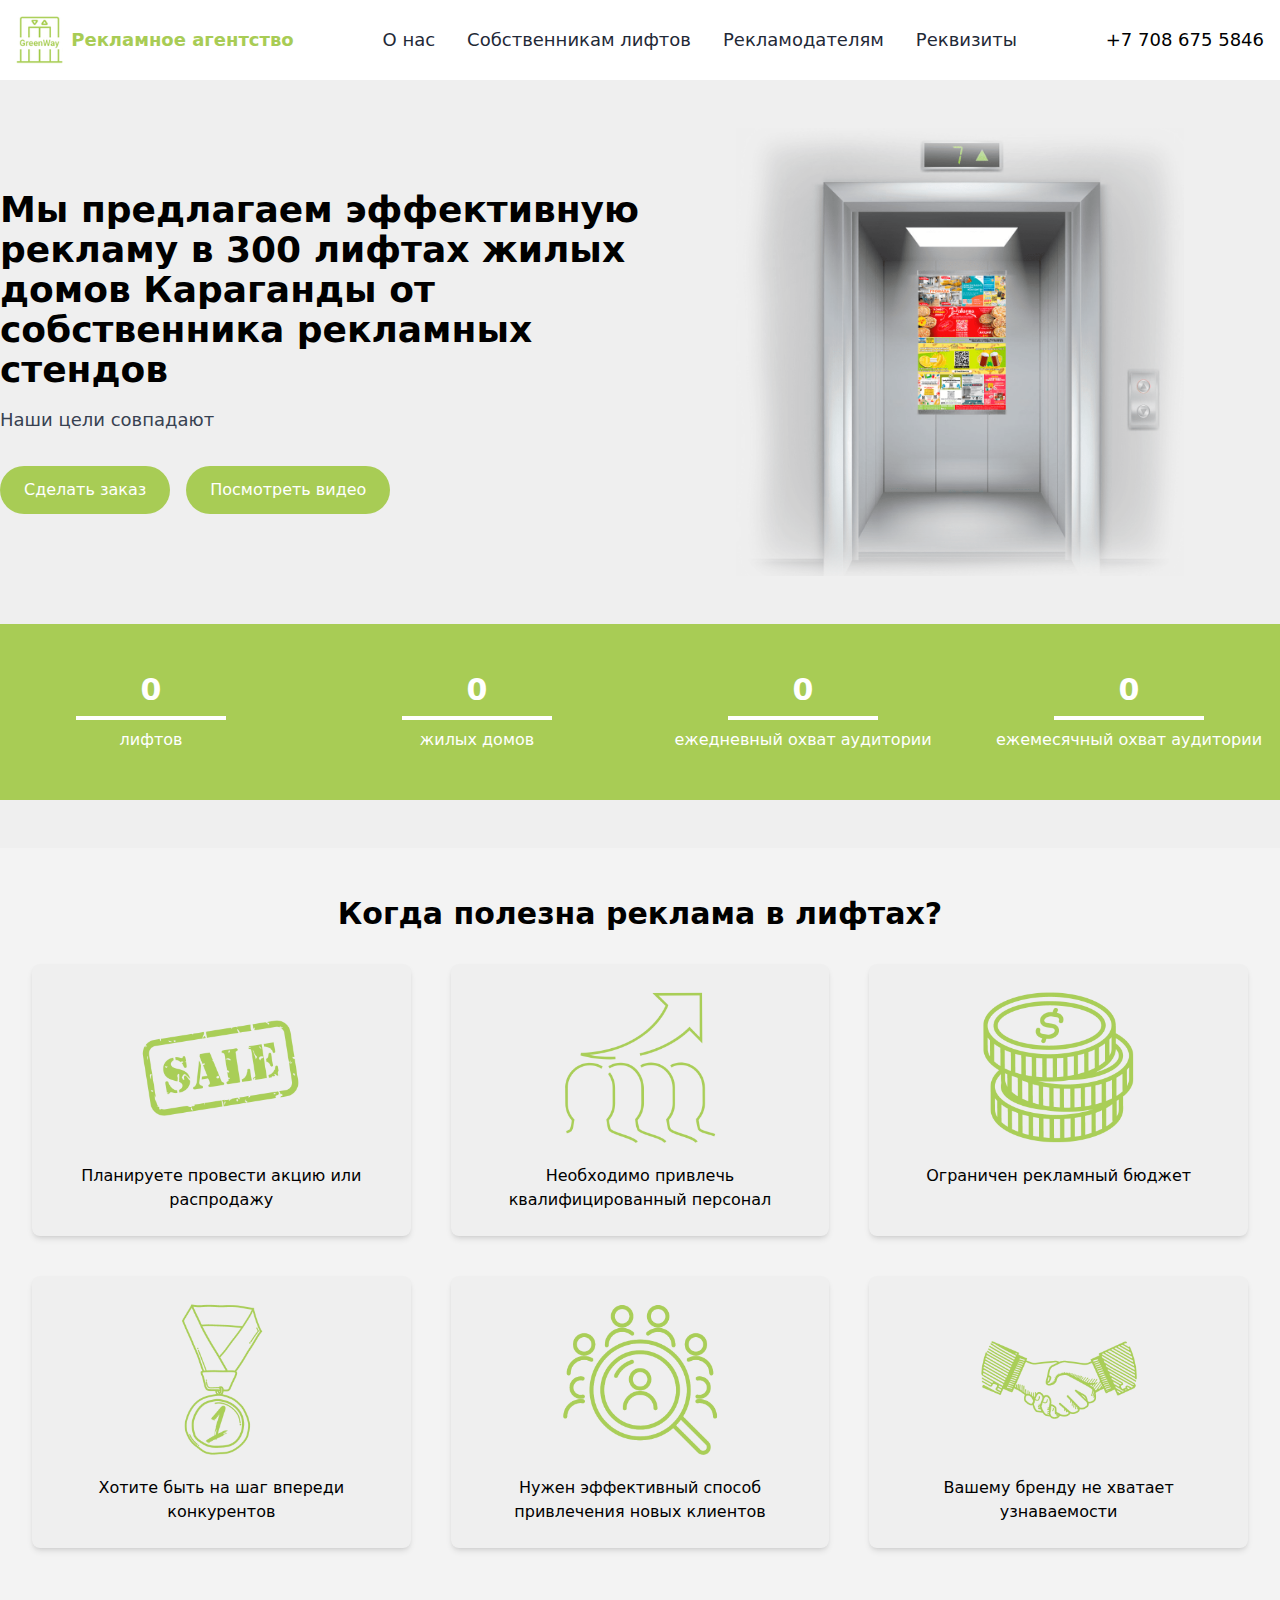
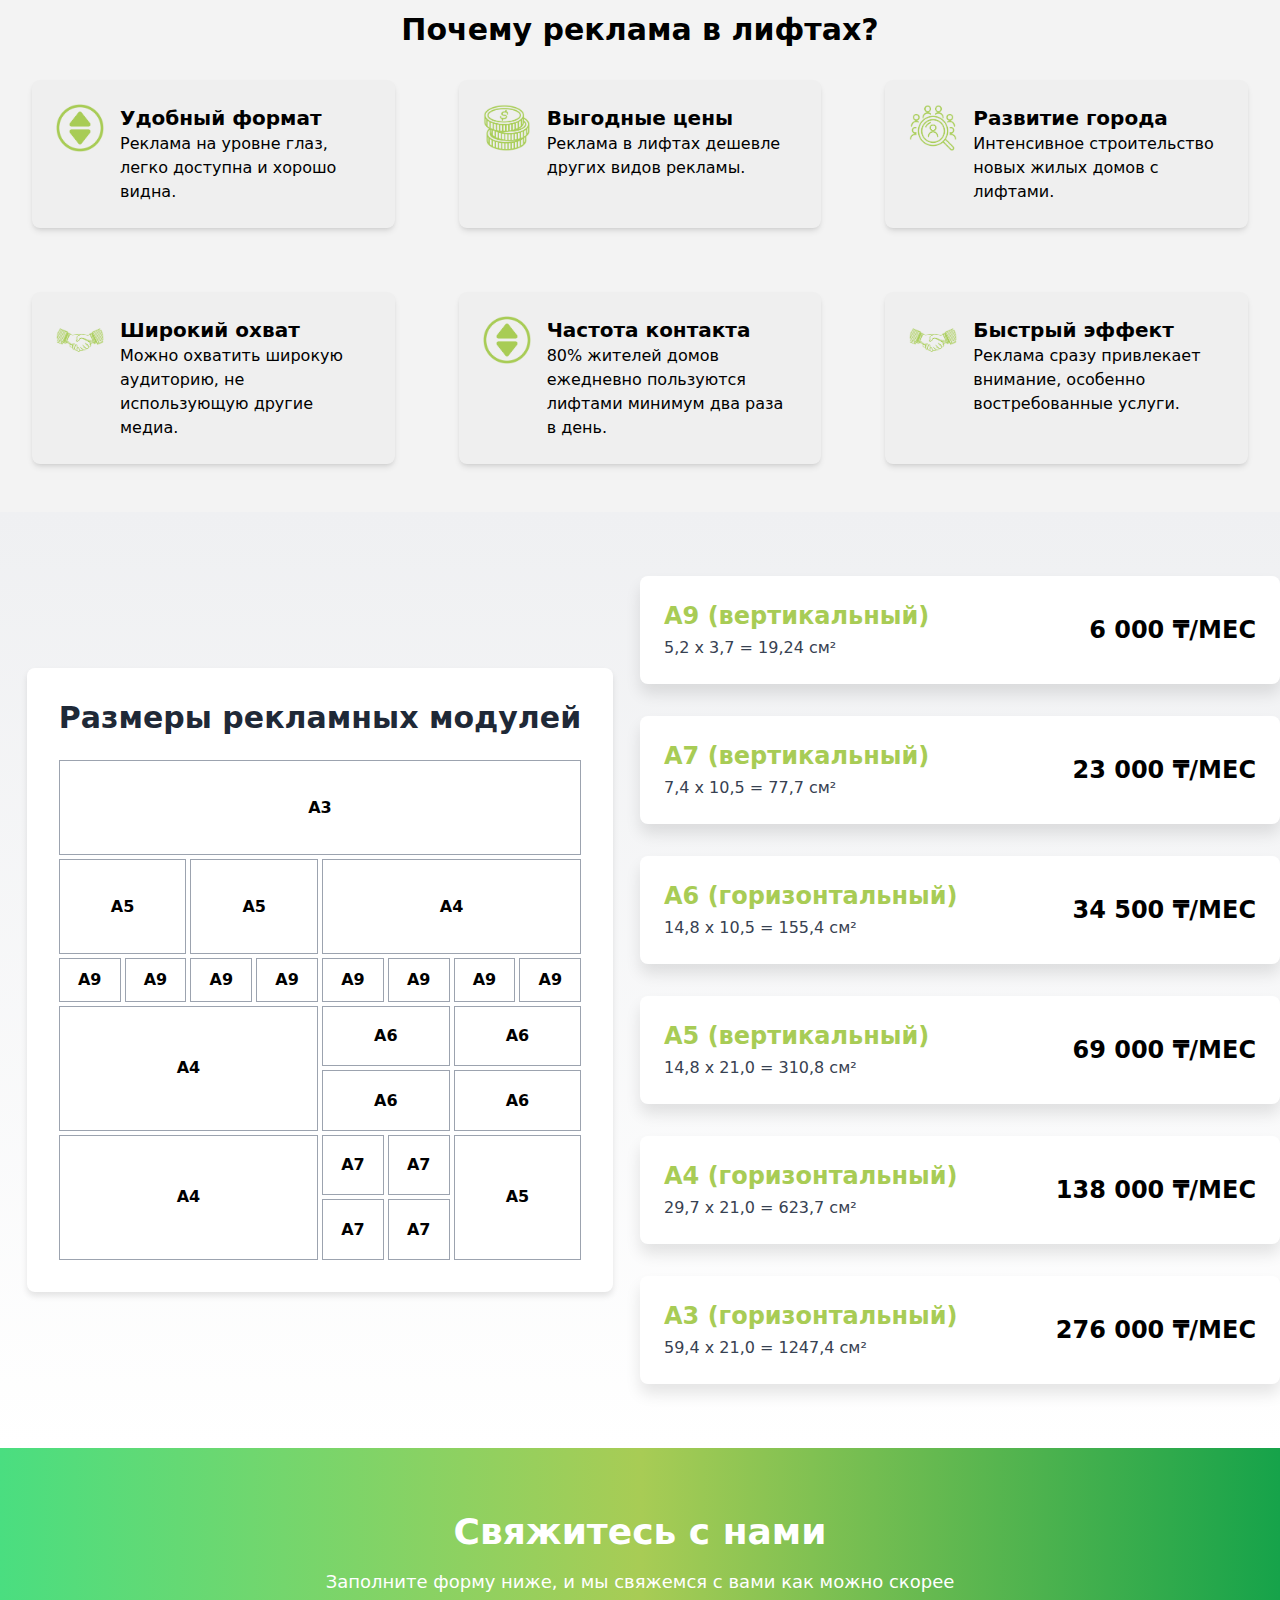
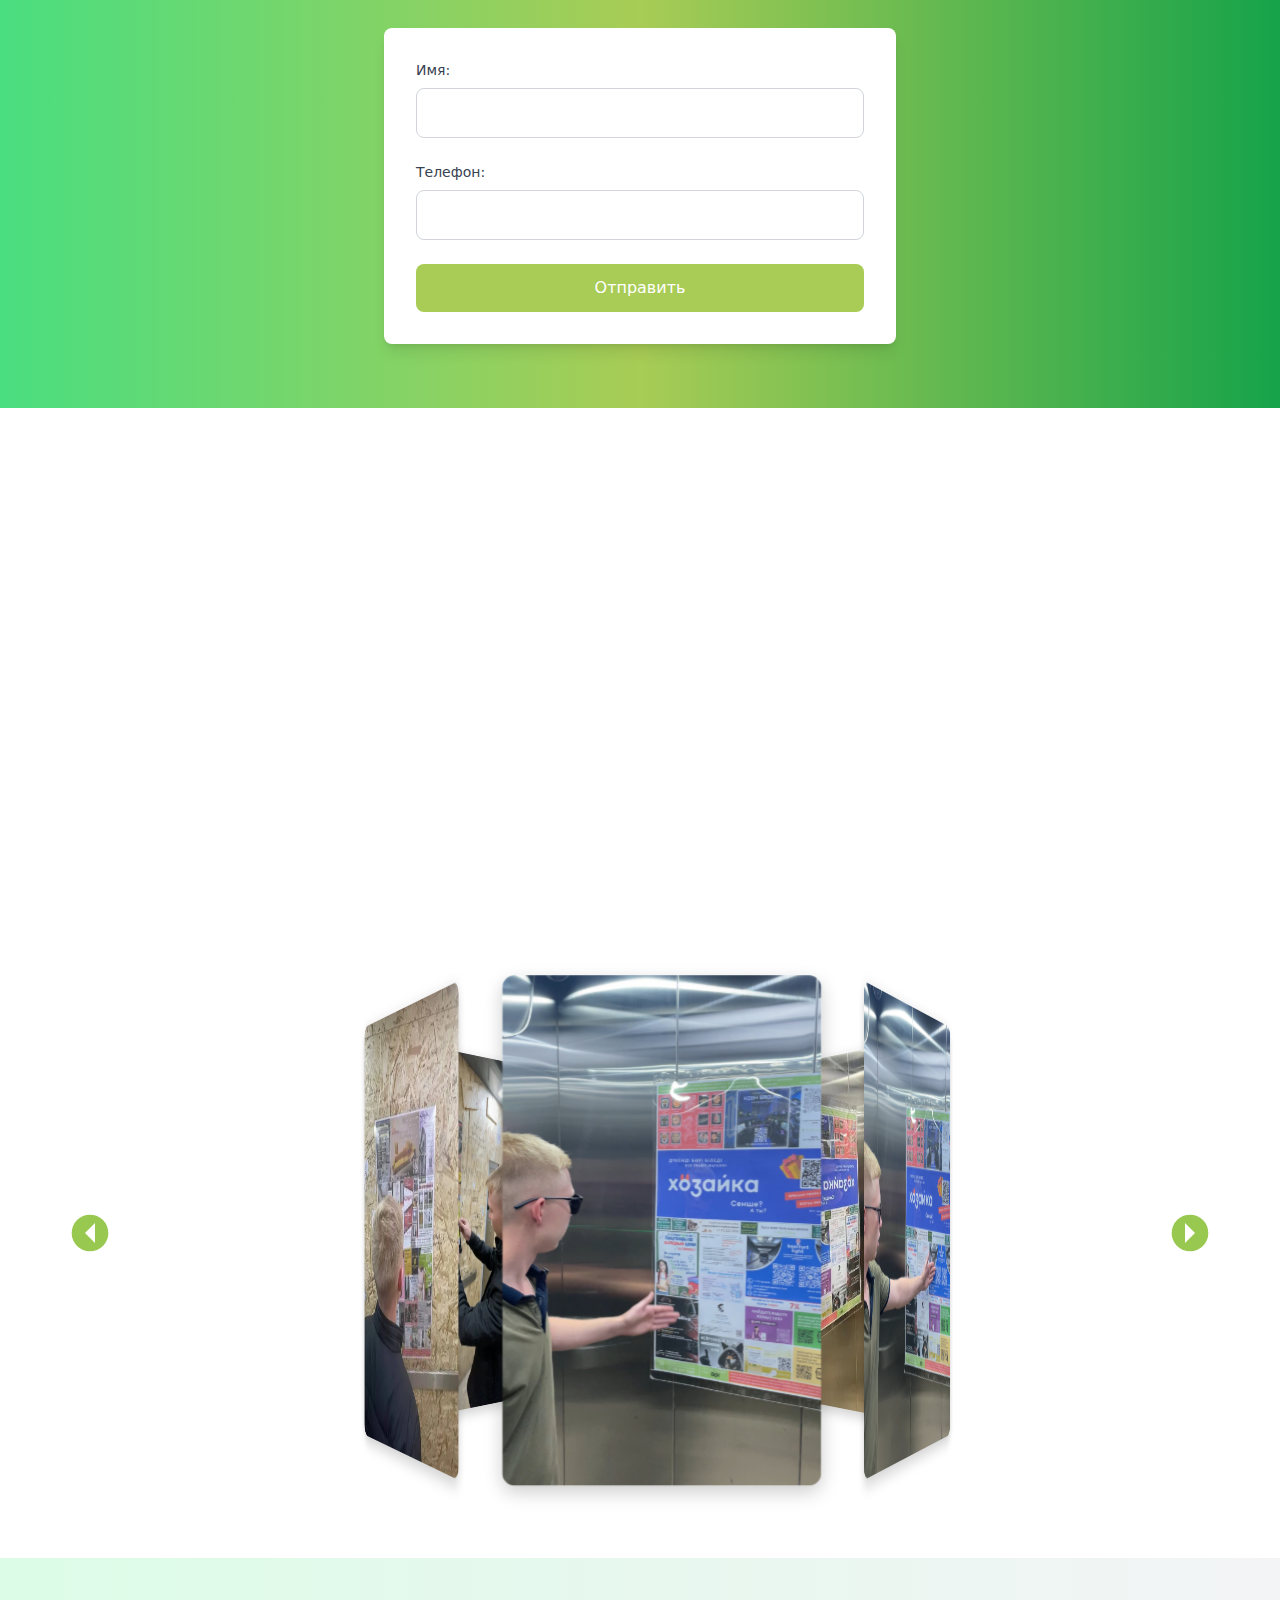
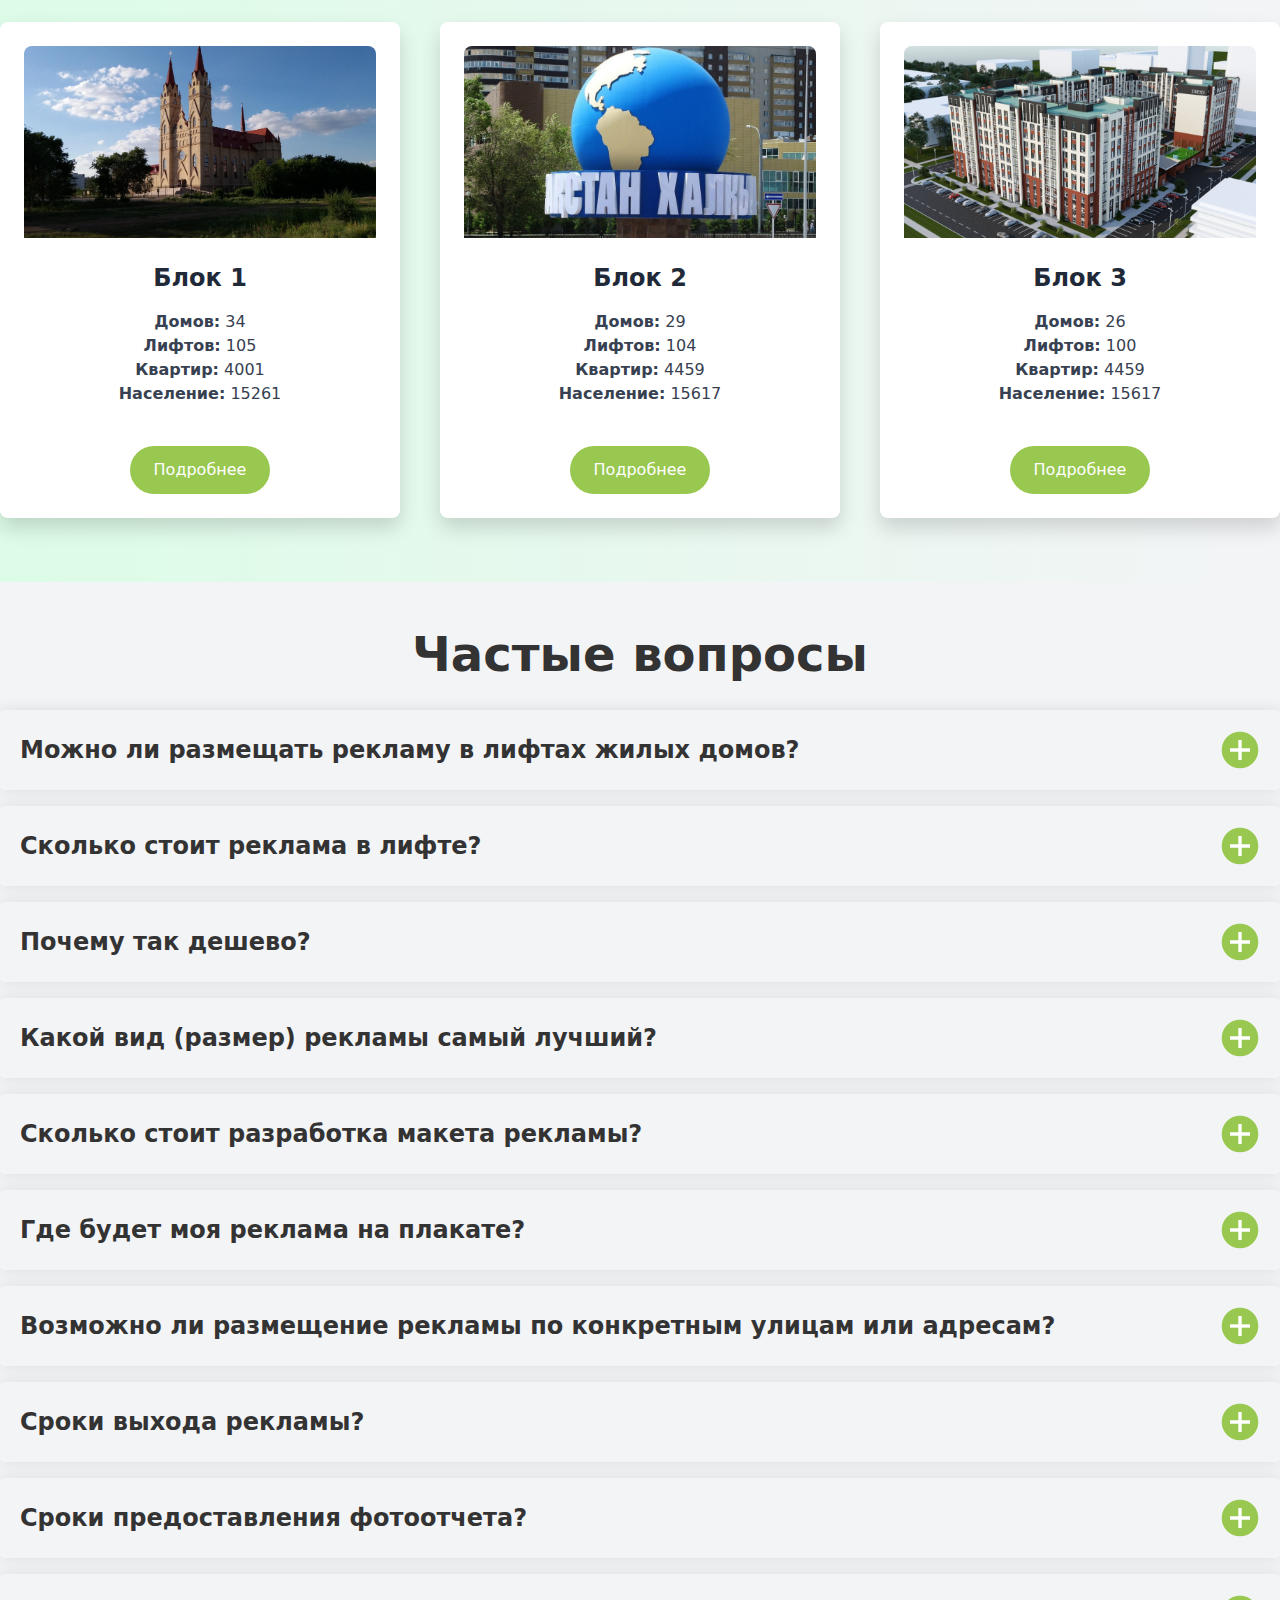
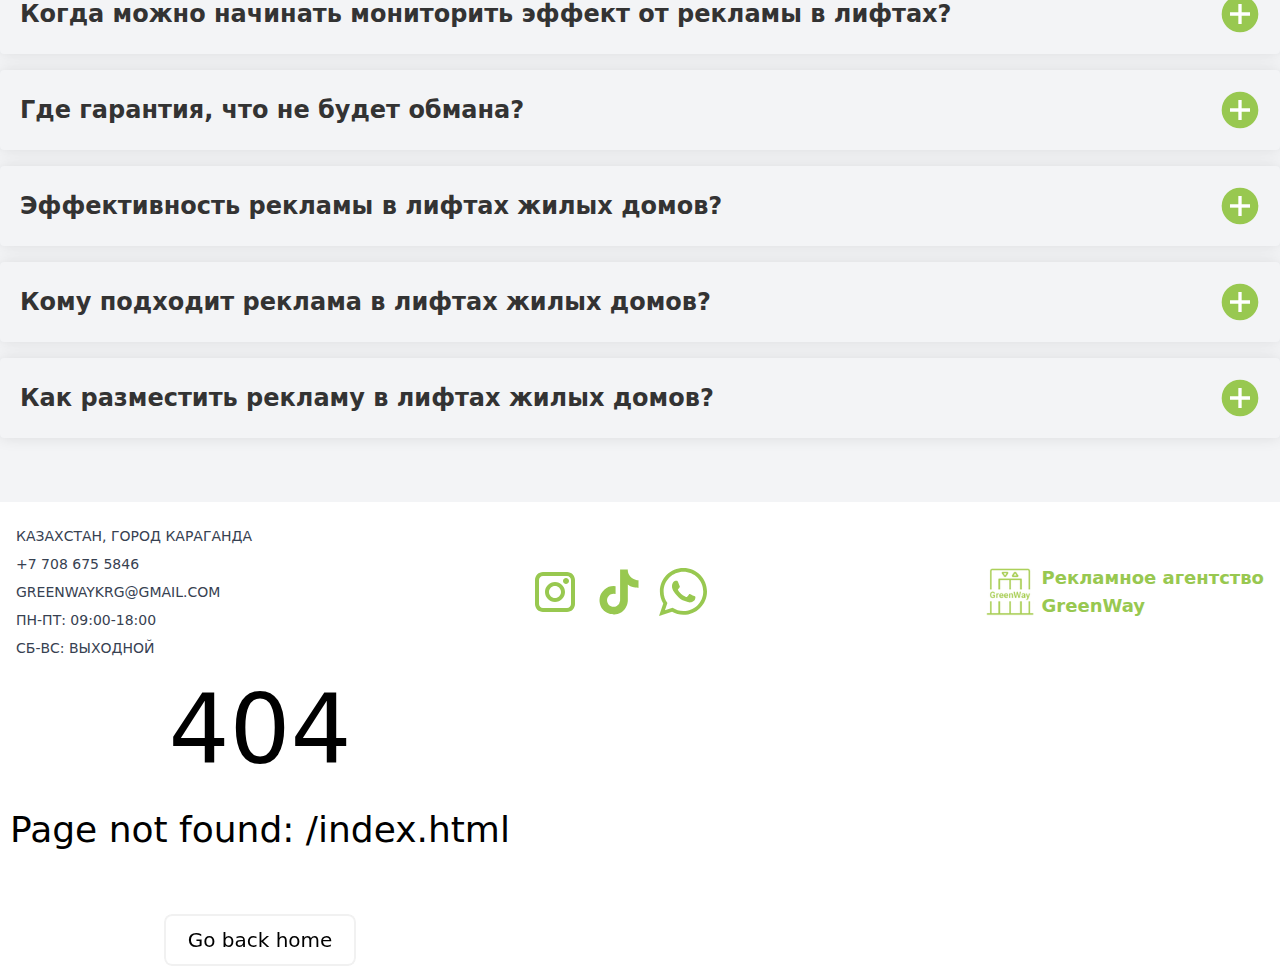
==== commit 48fe6777: "Add files via upload" ====
--- a/index.html
+++ b/index.html
@@ -1,19 +1,20 @@
 <!DOCTYPE html><html  data-capo=""><head><meta charset="utf-8">
 <meta name="viewport" content="width=device-width, initial-scale=1">
-<style>*,::backdrop,:after,:before{--tw-border-spacing-x:0;--tw-border-spacing-y:0;--tw-translate-x:0;--tw-translate-y:0;--tw-rotate:0;--tw-skew-x:0;--tw-skew-y:0;--tw-scale-x:1;--tw-scale-y:1;--tw-pan-x: ;--tw-pan-y: ;--tw-pinch-zoom: ;--tw-scroll-snap-strictness:proximity;--tw-gradient-from-position: ;--tw-gradient-via-position: ;--tw-gradient-to-position: ;--tw-ordinal: ;--tw-slashed-zero: ;--tw-numeric-figure: ;--tw-numeric-spacing: ;--tw-numeric-fraction: ;--tw-ring-inset: ;--tw-ring-offset-width:0px;--tw-ring-offset-color:#fff;--tw-ring-color:#3b82f680;--tw-ring-offset-shadow:0 0 #0000;--tw-ring-shadow:0 0 #0000;--tw-shadow:0 0 #0000;--tw-shadow-colored:0 0 #0000;--tw-blur: ;--tw-brightness: ;--tw-contrast: ;--tw-grayscale: ;--tw-hue-rotate: ;--tw-invert: ;--tw-saturate: ;--tw-sepia: ;--tw-drop-shadow: ;--tw-backdrop-blur: ;--tw-backdrop-brightness: ;--tw-backdrop-contrast: ;--tw-backdrop-grayscale: ;--tw-backdrop-hue-rotate: ;--tw-backdrop-invert: ;--tw-backdrop-opacity: ;--tw-backdrop-saturate: ;--tw-backdrop-sepia: ;--tw-contain-size: ;--tw-contain-layout: ;--tw-contain-paint: ;--tw-contain-style: }/*! tailwindcss v3.4.13 | MIT License | https://tailwindcss.com*/*,:after,:before{border:0 solid #e5e7eb;box-sizing:border-box}:after,:before{--tw-content:""}:host,html{line-height:1.5;-webkit-text-size-adjust:100%;font-family:ui-sans-serif,system-ui,sans-serif,Apple Color Emoji,Segoe UI Emoji,Segoe UI Symbol,Noto Color Emoji;font-feature-settings:normal;font-variation-settings:normal;tab-size:4;-webkit-tap-highlight-color:transparent}body{line-height:inherit;margin:0}hr{border-top-width:1px;color:inherit;height:0}abbr:where([title]){-webkit-text-decoration:underline dotted;text-decoration:underline dotted}h1,h2,h3,h4,h5,h6{font-size:inherit;font-weight:inherit}a{color:inherit;text-decoration:inherit}b,strong{font-weight:bolder}code,kbd,pre,samp{font-family:ui-monospace,SFMono-Regular,Menlo,Monaco,Consolas,Liberation Mono,Courier New,monospace;font-feature-settings:normal;font-size:1em;font-variation-settings:normal}small{font-size:80%}sub,sup{font-size:75%;line-height:0;position:relative;vertical-align:initial}sub{bottom:-.25em}sup{top:-.5em}table{border-collapse:collapse;border-color:inherit;text-indent:0}button,input,optgroup,select,textarea{color:inherit;font-family:inherit;font-feature-settings:inherit;font-size:100%;font-variation-settings:inherit;font-weight:inherit;letter-spacing:inherit;line-height:inherit;margin:0;padding:0}button,select{text-transform:none}button,input:where([type=button]),input:where([type=reset]),input:where([type=submit]){-webkit-appearance:button;background-color:initial;background-image:none}:-moz-focusring{outline:auto}:-moz-ui-invalid{box-shadow:none}progress{vertical-align:initial}::-webkit-inner-spin-button,::-webkit-outer-spin-button{height:auto}[type=search]{-webkit-appearance:textfield;outline-offset:-2px}::-webkit-search-decoration{-webkit-appearance:none}::-webkit-file-upload-button{-webkit-appearance:button;font:inherit}summary{display:list-item}blockquote,dd,dl,figure,h1,h2,h3,h4,h5,h6,hr,p,pre{margin:0}fieldset{margin:0}fieldset,legend{padding:0}menu,ol,ul{list-style:none;margin:0;padding:0}dialog{padding:0}textarea{resize:vertical}input::placeholder,textarea::placeholder{color:#9ca3af;opacity:1}[role=button],button{cursor:pointer}:disabled{cursor:default}audio,canvas,embed,iframe,img,object,svg,video{display:block;vertical-align:middle}img,video{height:auto;max-width:100%}[hidden]{display:none}.container{width:100%}@media (min-width:640px){.container{max-width:640px}}@media (min-width:768px){.container{max-width:768px}}@media (min-width:1024px){.container{max-width:1024px}}@media (min-width:1280px){.container{max-width:1280px}}@media (min-width:1536px){.container{max-width:1536px}}.fixed{position:fixed}.absolute{position:absolute}.relative{position:relative}.inset-0{inset:0}.right-4{right:1rem}.top-4{top:1rem}.z-50{z-index:50}.col-span-1{grid-column:span 1/span 1}.col-span-2{grid-column:span 2/span 2}.col-span-4{grid-column:span 4/span 4}.col-span-8{grid-column:span 8/span 8}.row-span-1{grid-row:span 1/span 1}.row-span-2{grid-row:span 2/span 2}.row-span-4{grid-row:span 4/span 4}.mx-4{margin-left:1rem;margin-right:1rem}.mx-auto{margin-left:auto;margin-right:auto}.mb-2{margin-bottom:.5rem}.mb-4{margin-bottom:1rem}.mb-6{margin-bottom:1.5rem}.mb-8{margin-bottom:2rem}.ml-3{margin-left:.75rem}.mt-1{margin-top:.25rem}.mt-12{margin-top:3rem}.mt-16{margin-top:4rem}.mt-2{margin-top:.5rem}.mt-4{margin-top:1rem}.mt-6{margin-top:1.5rem}.mt-8{margin-top:2rem}.block{display:block}.flex{display:flex}.grid{display:grid}.hidden{display:none}.h-12{height:3rem}.h-40{height:10rem}.h-48{height:12rem}.h-6{height:1.5rem}.h-8{height:2rem}.h-\[500px\]{height:500px}.h-auto{height:auto}.w-6{width:1.5rem}.w-8{width:2rem}.w-\[150px\]{width:150px}.w-full{width:100%}.max-w-lg{max-width:32rem}.max-w-xl{max-width:36rem}.flex-grow{flex-grow:1}.transform{transform:translate(var(--tw-translate-x),var(--tw-translate-y)) rotate(var(--tw-rotate)) skewX(var(--tw-skew-x)) skewY(var(--tw-skew-y)) scaleX(var(--tw-scale-x)) scaleY(var(--tw-scale-y))}.cursor-pointer{cursor:pointer}.resize{resize:both}.grid-cols-1{grid-template-columns:repeat(1,minmax(0,1fr))}.grid-cols-2{grid-template-columns:repeat(2,minmax(0,1fr))}.grid-cols-8{grid-template-columns:repeat(8,minmax(0,1fr))}.flex-col{flex-direction:column}.flex-col-reverse{flex-direction:column-reverse}.items-start{align-items:flex-start}.items-center{align-items:center}.justify-center{justify-content:center}.justify-between{justify-content:space-between}.gap-1{gap:.25rem}.gap-10{gap:2.5rem}.gap-6{gap:1.5rem}.space-x-2>:not([hidden])~:not([hidden]){--tw-space-x-reverse:0;margin-left:calc(.5rem*(1 - var(--tw-space-x-reverse)));margin-right:calc(.5rem*var(--tw-space-x-reverse))}.space-x-4>:not([hidden])~:not([hidden]){--tw-space-x-reverse:0;margin-left:calc(1rem*(1 - var(--tw-space-x-reverse)));margin-right:calc(1rem*var(--tw-space-x-reverse))}.space-x-8>:not([hidden])~:not([hidden]){--tw-space-x-reverse:0;margin-left:calc(2rem*(1 - var(--tw-space-x-reverse)));margin-right:calc(2rem*var(--tw-space-x-reverse))}.space-y-2>:not([hidden])~:not([hidden]){--tw-space-y-reverse:0;margin-bottom:calc(.5rem*var(--tw-space-y-reverse));margin-top:calc(.5rem*(1 - var(--tw-space-y-reverse)))}.space-y-4>:not([hidden])~:not([hidden]){--tw-space-y-reverse:0;margin-bottom:calc(1rem*var(--tw-space-y-reverse));margin-top:calc(1rem*(1 - var(--tw-space-y-reverse)))}.space-y-8>:not([hidden])~:not([hidden]){--tw-space-y-reverse:0;margin-bottom:calc(2rem*var(--tw-space-y-reverse));margin-top:calc(2rem*(1 - var(--tw-space-y-reverse)))}.rounded-full{border-radius:9999px}.rounded-lg{border-radius:.5rem}.rounded-md{border-radius:.375rem}.rounded-t-lg{border-top-left-radius:.5rem;border-top-right-radius:.5rem}.border{border-width:1px}.border-b-4{border-bottom-width:4px}.border-gray-300{--tw-border-opacity:1;border-color:rgb(209 213 219/var(--tw-border-opacity))}.border-gray-400{--tw-border-opacity:1;border-color:rgb(156 163 175/var(--tw-border-opacity))}.border-white{--tw-border-opacity:1;border-color:rgb(255 255 255/var(--tw-border-opacity))}.bg-\[\#a8cc55\]{--tw-bg-opacity:1;background-color:rgb(168 204 85/var(--tw-bg-opacity))}.bg-\[\#efefef\]{--tw-bg-opacity:1;background-color:rgb(239 239 239/var(--tw-bg-opacity))}.bg-\[\#f3f3f3\]{--tw-bg-opacity:1;background-color:rgb(243 243 243/var(--tw-bg-opacity))}.bg-black{--tw-bg-opacity:1;background-color:rgb(0 0 0/var(--tw-bg-opacity))}.bg-custom-green{--tw-bg-opacity:1;background-color:rgb(168 204 85/var(--tw-bg-opacity))}.bg-gray-200{--tw-bg-opacity:1;background-color:rgb(229 231 235/var(--tw-bg-opacity))}.bg-gray-50{--tw-bg-opacity:1;background-color:rgb(249 250 251/var(--tw-bg-opacity))}.bg-red-500{--tw-bg-opacity:1;background-color:rgb(239 68 68/var(--tw-bg-opacity))}.bg-white{--tw-bg-opacity:1;background-color:rgb(255 255 255/var(--tw-bg-opacity))}.bg-opacity-50{--tw-bg-opacity:0.5}.bg-gradient-to-r{background-image:linear-gradient(to right,var(--tw-gradient-stops))}.from-green-100{--tw-gradient-from:#dcfce7 var(--tw-gradient-from-position);--tw-gradient-to:#dcfce700 var(--tw-gradient-to-position);--tw-gradient-stops:var(--tw-gradient-from),var(--tw-gradient-to)}.from-green-400{--tw-gradient-from:#4ade80 var(--tw-gradient-from-position);--tw-gradient-to:#4ade8000 var(--tw-gradient-to-position);--tw-gradient-stops:var(--tw-gradient-from),var(--tw-gradient-to)}.via-\[\#a8cc55\]{--tw-gradient-to:#a8cc5500 var(--tw-gradient-to-position);--tw-gradient-stops:var(--tw-gradient-from),#a8cc55 var(--tw-gradient-via-position),var(--tw-gradient-to)}.to-gray-100{--tw-gradient-to:#f3f4f6 var(--tw-gradient-to-position)}.to-green-600{--tw-gradient-to:#16a34a var(--tw-gradient-to-position)}.object-cover{object-fit:cover}.p-10{padding:2.5rem}.p-3{padding:.75rem}.p-4{padding:1rem}.p-6{padding:1.5rem}.p-8{padding:2rem}.px-4{padding-left:1rem;padding-right:1rem}.px-6{padding-left:1.5rem;padding-right:1.5rem}.py-12{padding-bottom:3rem;padding-top:3rem}.py-16{padding-bottom:4rem;padding-top:4rem}.py-2{padding-bottom:.5rem;padding-top:.5rem}.py-3{padding-bottom:.75rem;padding-top:.75rem}.py-6{padding-bottom:1.5rem;padding-top:1.5rem}.pb-2{padding-bottom:.5rem}.text-left{text-align:left}.text-center{text-align:center}.text-right{text-align:right}.text-2xl{font-size:1.5rem;line-height:2rem}.text-3xl{font-size:1.875rem;line-height:2.25rem}.text-4xl{font-size:2.25rem;line-height:2.5rem}.text-5xl{font-size:3rem;line-height:1}.text-lg{font-size:1.125rem;line-height:1.75rem}.text-sm{font-size:.875rem;line-height:1.25rem}.text-xl{font-size:1.25rem;line-height:1.75rem}.font-bold{font-weight:700}.font-medium{font-weight:500}.font-normal{font-weight:400}.font-semibold{font-weight:600}.leading-tight{line-height:1.25}.text-black{--tw-text-opacity:1;color:rgb(0 0 0/var(--tw-text-opacity))}.text-custom-green{--tw-text-opacity:1;color:rgb(168 204 85/var(--tw-text-opacity))}.text-gray-500{--tw-text-opacity:1;color:rgb(107 114 128/var(--tw-text-opacity))}.text-gray-700{--tw-text-opacity:1;color:rgb(55 65 81/var(--tw-text-opacity))}.text-gray-800{--tw-text-opacity:1;color:rgb(31 41 55/var(--tw-text-opacity))}.text-green-500{--tw-text-opacity:1;color:rgb(34 197 94/var(--tw-text-opacity))}.text-red-500{--tw-text-opacity:1;color:rgb(239 68 68/var(--tw-text-opacity))}.text-white{--tw-text-opacity:1;color:rgb(255 255 255/var(--tw-text-opacity))}.shadow-2xl{--tw-shadow:0 25px 50px -12px #00000040;--tw-shadow-colored:0 25px 50px -12px var(--tw-shadow-color)}.shadow-2xl,.shadow-lg{box-shadow:var(--tw-ring-offset-shadow,0 0 #0000),var(--tw-ring-shadow,0 0 #0000),var(--tw-shadow)}.shadow-lg{--tw-shadow:0 10px 15px -3px #0000001a,0 4px 6px -4px #0000001a;--tw-shadow-colored:0 10px 15px -3px var(--tw-shadow-color),0 4px 6px -4px var(--tw-shadow-color)}.shadow-md{--tw-shadow:0 4px 6px -1px #0000001a,0 2px 4px -2px #0000001a;--tw-shadow-colored:0 4px 6px -1px var(--tw-shadow-color),0 2px 4px -2px var(--tw-shadow-color)}.shadow-md,.shadow-xl{box-shadow:var(--tw-ring-offset-shadow,0 0 #0000),var(--tw-ring-shadow,0 0 #0000),var(--tw-shadow)}.shadow-xl{--tw-shadow:0 20px 25px -5px #0000001a,0 8px 10px -6px #0000001a;--tw-shadow-colored:0 20px 25px -5px var(--tw-shadow-color),0 8px 10px -6px var(--tw-shadow-color)}.transition{transition-duration:.15s;transition-property:color,background-color,border-color,text-decoration-color,fill,stroke,opacity,box-shadow,transform,filter,-webkit-backdrop-filter;transition-property:color,background-color,border-color,text-decoration-color,fill,stroke,opacity,box-shadow,transform,filter,backdrop-filter;transition-property:color,background-color,border-color,text-decoration-color,fill,stroke,opacity,box-shadow,transform,filter,backdrop-filter,-webkit-backdrop-filter;transition-timing-function:cubic-bezier(.4,0,.2,1)}.transition-shadow{transition-duration:.15s;transition-property:box-shadow;transition-timing-function:cubic-bezier(.4,0,.2,1)}.duration-300{transition-duration:.3s}.ease-in-out{transition-timing-function:cubic-bezier(.4,0,.2,1)}.hover\:bg-\[\#98b84d\]:hover{--tw-bg-opacity:1;background-color:rgb(152 184 77/var(--tw-bg-opacity))}.hover\:bg-green-500:hover{--tw-bg-opacity:1;background-color:rgb(34 197 94/var(--tw-bg-opacity))}.hover\:bg-green-600:hover{--tw-bg-opacity:1;background-color:rgb(22 163 74/var(--tw-bg-opacity))}.hover\:bg-red-600:hover{--tw-bg-opacity:1;background-color:rgb(220 38 38/var(--tw-bg-opacity))}.hover\:text-custom-green:hover{--tw-text-opacity:1;color:rgb(168 204 85/var(--tw-text-opacity))}.hover\:text-gray-700:hover{--tw-text-opacity:1;color:rgb(55 65 81/var(--tw-text-opacity))}.hover\:shadow-2xl:hover{--tw-shadow:0 25px 50px -12px #00000040;--tw-shadow-colored:0 25px 50px -12px var(--tw-shadow-color)}.hover\:shadow-2xl:hover,.hover\:shadow-lg:hover{box-shadow:var(--tw-ring-offset-shadow,0 0 #0000),var(--tw-ring-shadow,0 0 #0000),var(--tw-shadow)}.hover\:shadow-lg:hover{--tw-shadow:0 10px 15px -3px #0000001a,0 4px 6px -4px #0000001a;--tw-shadow-colored:0 10px 15px -3px var(--tw-shadow-color),0 4px 6px -4px var(--tw-shadow-color)}.focus\:outline-none:focus{outline:2px solid #0000;outline-offset:2px}.focus\:ring-2:focus{--tw-ring-offset-shadow:var(--tw-ring-inset) 0 0 0 var(--tw-ring-offset-width) var(--tw-ring-offset-color);--tw-ring-shadow:var(--tw-ring-inset) 0 0 0 calc(2px + var(--tw-ring-offset-width)) var(--tw-ring-color);box-shadow:var(--tw-ring-offset-shadow),var(--tw-ring-shadow),var(--tw-shadow,0 0 #0000)}.focus\:ring-\[\#a8cc55\]:focus,.focus\:ring-custom-green:focus{--tw-ring-opacity:1;--tw-ring-color:rgb(168 204 85/var(--tw-ring-opacity))}@media (min-width:640px){.sm\:grid-cols-2{grid-template-columns:repeat(2,minmax(0,1fr))}.sm\:grid-cols-4{grid-template-columns:repeat(4,minmax(0,1fr))}}@media (min-width:768px){.md\:block{display:block}.md\:flex{display:flex}.md\:hidden{display:none}.md\:grid-cols-2{grid-template-columns:repeat(2,minmax(0,1fr))}.md\:grid-cols-3{grid-template-columns:repeat(3,minmax(0,1fr))}.md\:flex-row{flex-direction:row}.md\:justify-end{justify-content:flex-end}.md\:space-y-0>:not([hidden])~:not([hidden]){--tw-space-y-reverse:0;margin-bottom:calc(0px*var(--tw-space-y-reverse));margin-top:calc(0px*(1 - var(--tw-space-y-reverse)))}.md\:text-left{text-align:left}}@media (min-width:1024px){.lg\:mx-0{margin-left:0;margin-right:0}.lg\:mb-0{margin-bottom:0}.lg\:w-1\/2{width:50%}.lg\:max-w-md{max-width:28rem}.lg\:grid-cols-3{grid-template-columns:repeat(3,minmax(0,1fr))}.lg\:flex-row{flex-direction:row}.lg\:justify-start{justify-content:flex-start}.lg\:gap-16{gap:4rem}.lg\:px-0{padding-left:0;padding-right:0}.lg\:px-8{padding-left:2rem;padding-right:2rem}.lg\:text-left{text-align:left}.lg\:text-4xl{font-size:2.25rem;line-height:2.5rem}}</style>
+<style>*,::backdrop,:after,:before{--tw-border-spacing-x:0;--tw-border-spacing-y:0;--tw-translate-x:0;--tw-translate-y:0;--tw-rotate:0;--tw-skew-x:0;--tw-skew-y:0;--tw-scale-x:1;--tw-scale-y:1;--tw-pan-x: ;--tw-pan-y: ;--tw-pinch-zoom: ;--tw-scroll-snap-strictness:proximity;--tw-gradient-from-position: ;--tw-gradient-via-position: ;--tw-gradient-to-position: ;--tw-ordinal: ;--tw-slashed-zero: ;--tw-numeric-figure: ;--tw-numeric-spacing: ;--tw-numeric-fraction: ;--tw-ring-inset: ;--tw-ring-offset-width:0px;--tw-ring-offset-color:#fff;--tw-ring-color:#3b82f680;--tw-ring-offset-shadow:0 0 #0000;--tw-ring-shadow:0 0 #0000;--tw-shadow:0 0 #0000;--tw-shadow-colored:0 0 #0000;--tw-blur: ;--tw-brightness: ;--tw-contrast: ;--tw-grayscale: ;--tw-hue-rotate: ;--tw-invert: ;--tw-saturate: ;--tw-sepia: ;--tw-drop-shadow: ;--tw-backdrop-blur: ;--tw-backdrop-brightness: ;--tw-backdrop-contrast: ;--tw-backdrop-grayscale: ;--tw-backdrop-hue-rotate: ;--tw-backdrop-invert: ;--tw-backdrop-opacity: ;--tw-backdrop-saturate: ;--tw-backdrop-sepia: ;--tw-contain-size: ;--tw-contain-layout: ;--tw-contain-paint: ;--tw-contain-style: }/*! tailwindcss v3.4.13 | MIT License | https://tailwindcss.com*/*,:after,:before{border:0 solid #e5e7eb;box-sizing:border-box}:after,:before{--tw-content:""}:host,html{line-height:1.5;-webkit-text-size-adjust:100%;font-family:ui-sans-serif,system-ui,sans-serif,Apple Color Emoji,Segoe UI Emoji,Segoe UI Symbol,Noto Color Emoji;font-feature-settings:normal;font-variation-settings:normal;tab-size:4;-webkit-tap-highlight-color:transparent}body{line-height:inherit;margin:0}hr{border-top-width:1px;color:inherit;height:0}abbr:where([title]){-webkit-text-decoration:underline dotted;text-decoration:underline dotted}h1,h2,h3,h4,h5,h6{font-size:inherit;font-weight:inherit}a{color:inherit;text-decoration:inherit}b,strong{font-weight:bolder}code,kbd,pre,samp{font-family:ui-monospace,SFMono-Regular,Menlo,Monaco,Consolas,Liberation Mono,Courier New,monospace;font-feature-settings:normal;font-size:1em;font-variation-settings:normal}small{font-size:80%}sub,sup{font-size:75%;line-height:0;position:relative;vertical-align:initial}sub{bottom:-.25em}sup{top:-.5em}table{border-collapse:collapse;border-color:inherit;text-indent:0}button,input,optgroup,select,textarea{color:inherit;font-family:inherit;font-feature-settings:inherit;font-size:100%;font-variation-settings:inherit;font-weight:inherit;letter-spacing:inherit;line-height:inherit;margin:0;padding:0}button,select{text-transform:none}button,input:where([type=button]),input:where([type=reset]),input:where([type=submit]){-webkit-appearance:button;background-color:initial;background-image:none}:-moz-focusring{outline:auto}:-moz-ui-invalid{box-shadow:none}progress{vertical-align:initial}::-webkit-inner-spin-button,::-webkit-outer-spin-button{height:auto}[type=search]{-webkit-appearance:textfield;outline-offset:-2px}::-webkit-search-decoration{-webkit-appearance:none}::-webkit-file-upload-button{-webkit-appearance:button;font:inherit}summary{display:list-item}blockquote,dd,dl,figure,h1,h2,h3,h4,h5,h6,hr,p,pre{margin:0}fieldset{margin:0}fieldset,legend{padding:0}menu,ol,ul{list-style:none;margin:0;padding:0}dialog{padding:0}textarea{resize:vertical}input::placeholder,textarea::placeholder{color:#9ca3af;opacity:1}[role=button],button{cursor:pointer}:disabled{cursor:default}audio,canvas,embed,iframe,img,object,svg,video{display:block;vertical-align:middle}img,video{height:auto;max-width:100%}[hidden]{display:none}.container{width:100%}@media (min-width:640px){.container{max-width:640px}}@media (min-width:768px){.container{max-width:768px}}@media (min-width:1024px){.container{max-width:1024px}}@media (min-width:1280px){.container{max-width:1280px}}@media (min-width:1536px){.container{max-width:1536px}}.fixed{position:fixed}.absolute{position:absolute}.relative{position:relative}.inset-0{inset:0}.right-4{right:1rem}.top-4{top:1rem}.z-50{z-index:50}.col-span-1{grid-column:span 1/span 1}.col-span-2{grid-column:span 2/span 2}.col-span-4{grid-column:span 4/span 4}.col-span-8{grid-column:span 8/span 8}.row-span-1{grid-row:span 1/span 1}.row-span-2{grid-row:span 2/span 2}.row-span-4{grid-row:span 4/span 4}.mx-4{margin-left:1rem;margin-right:1rem}.mx-auto{margin-left:auto;margin-right:auto}.mb-2{margin-bottom:.5rem}.mb-4{margin-bottom:1rem}.mb-6{margin-bottom:1.5rem}.mb-8{margin-bottom:2rem}.ml-11{margin-left:2.75rem}.ml-3{margin-left:.75rem}.mt-1{margin-top:.25rem}.mt-12{margin-top:3rem}.mt-16{margin-top:4rem}.mt-2{margin-top:.5rem}.mt-4{margin-top:1rem}.mt-6{margin-top:1.5rem}.mt-8{margin-top:2rem}.block{display:block}.flex{display:flex}.grid{display:grid}.hidden{display:none}.h-12{height:3rem}.h-40{height:10rem}.h-48{height:12rem}.h-64{height:16rem}.h-8{height:2rem}.h-\[500px\]{height:500px}.h-auto{height:auto}.w-12{width:3rem}.w-8{width:2rem}.w-\[150px\]{width:150px}.w-full{width:100%}.max-w-lg{max-width:32rem}.max-w-xl{max-width:36rem}.flex-grow{flex-grow:1}.transform{transform:translate(var(--tw-translate-x),var(--tw-translate-y)) rotate(var(--tw-rotate)) skewX(var(--tw-skew-x)) skewY(var(--tw-skew-y)) scaleX(var(--tw-scale-x)) scaleY(var(--tw-scale-y))}.cursor-pointer{cursor:pointer}.resize{resize:both}.grid-cols-1{grid-template-columns:repeat(1,minmax(0,1fr))}.grid-cols-2{grid-template-columns:repeat(2,minmax(0,1fr))}.grid-cols-8{grid-template-columns:repeat(8,minmax(0,1fr))}.flex-col{flex-direction:column}.flex-col-reverse{flex-direction:column-reverse}.items-start{align-items:flex-start}.items-center{align-items:center}.justify-center{justify-content:center}.justify-between{justify-content:space-between}.gap-1{gap:.25rem}.gap-10{gap:2.5rem}.gap-6{gap:1.5rem}.space-x-2>:not([hidden])~:not([hidden]){--tw-space-x-reverse:0;margin-left:calc(.5rem*(1 - var(--tw-space-x-reverse)));margin-right:calc(.5rem*var(--tw-space-x-reverse))}.space-x-4>:not([hidden])~:not([hidden]){--tw-space-x-reverse:0;margin-left:calc(1rem*(1 - var(--tw-space-x-reverse)));margin-right:calc(1rem*var(--tw-space-x-reverse))}.space-x-8>:not([hidden])~:not([hidden]){--tw-space-x-reverse:0;margin-left:calc(2rem*(1 - var(--tw-space-x-reverse)));margin-right:calc(2rem*var(--tw-space-x-reverse))}.space-y-2>:not([hidden])~:not([hidden]){--tw-space-y-reverse:0;margin-bottom:calc(.5rem*var(--tw-space-y-reverse));margin-top:calc(.5rem*(1 - var(--tw-space-y-reverse)))}.space-y-4>:not([hidden])~:not([hidden]){--tw-space-y-reverse:0;margin-bottom:calc(1rem*var(--tw-space-y-reverse));margin-top:calc(1rem*(1 - var(--tw-space-y-reverse)))}.space-y-8>:not([hidden])~:not([hidden]){--tw-space-y-reverse:0;margin-bottom:calc(2rem*var(--tw-space-y-reverse));margin-top:calc(2rem*(1 - var(--tw-space-y-reverse)))}.rounded-full{border-radius:9999px}.rounded-lg{border-radius:.5rem}.rounded-md{border-radius:.375rem}.rounded-t-lg{border-top-left-radius:.5rem;border-top-right-radius:.5rem}.border{border-width:1px}.border-b-4{border-bottom-width:4px}.border-gray-300{--tw-border-opacity:1;border-color:rgb(209 213 219/var(--tw-border-opacity))}.border-gray-400{--tw-border-opacity:1;border-color:rgb(156 163 175/var(--tw-border-opacity))}.border-white{--tw-border-opacity:1;border-color:rgb(255 255 255/var(--tw-border-opacity))}.bg-\[\#a8cc55\]{--tw-bg-opacity:1;background-color:rgb(168 204 85/var(--tw-bg-opacity))}.bg-\[\#efefef\]{--tw-bg-opacity:1;background-color:rgb(239 239 239/var(--tw-bg-opacity))}.bg-\[\#f3f3f3\]{--tw-bg-opacity:1;background-color:rgb(243 243 243/var(--tw-bg-opacity))}.bg-black{--tw-bg-opacity:1;background-color:rgb(0 0 0/var(--tw-bg-opacity))}.bg-custom-green{--tw-bg-opacity:1;background-color:rgb(168 204 85/var(--tw-bg-opacity))}.bg-gray-200{--tw-bg-opacity:1;background-color:rgb(229 231 235/var(--tw-bg-opacity))}.bg-gray-50{--tw-bg-opacity:1;background-color:rgb(249 250 251/var(--tw-bg-opacity))}.bg-red-500{--tw-bg-opacity:1;background-color:rgb(239 68 68/var(--tw-bg-opacity))}.bg-white{--tw-bg-opacity:1;background-color:rgb(255 255 255/var(--tw-bg-opacity))}.bg-opacity-50{--tw-bg-opacity:0.5}.bg-gradient-to-r{background-image:linear-gradient(to right,var(--tw-gradient-stops))}.from-green-100{--tw-gradient-from:#dcfce7 var(--tw-gradient-from-position);--tw-gradient-to:#dcfce700 var(--tw-gradient-to-position);--tw-gradient-stops:var(--tw-gradient-from),var(--tw-gradient-to)}.from-green-400{--tw-gradient-from:#4ade80 var(--tw-gradient-from-position);--tw-gradient-to:#4ade8000 var(--tw-gradient-to-position);--tw-gradient-stops:var(--tw-gradient-from),var(--tw-gradient-to)}.via-\[\#a8cc55\]{--tw-gradient-to:#a8cc5500 var(--tw-gradient-to-position);--tw-gradient-stops:var(--tw-gradient-from),#a8cc55 var(--tw-gradient-via-position),var(--tw-gradient-to)}.to-gray-100{--tw-gradient-to:#f3f4f6 var(--tw-gradient-to-position)}.to-green-600{--tw-gradient-to:#16a34a var(--tw-gradient-to-position)}.fill-current{fill:currentColor}.object-cover{object-fit:cover}.p-10{padding:2.5rem}.p-3{padding:.75rem}.p-4{padding:1rem}.p-6{padding:1.5rem}.p-8{padding:2rem}.px-4{padding-left:1rem;padding-right:1rem}.px-6{padding-left:1.5rem;padding-right:1.5rem}.py-12{padding-bottom:3rem;padding-top:3rem}.py-16{padding-bottom:4rem;padding-top:4rem}.py-2{padding-bottom:.5rem;padding-top:.5rem}.py-3{padding-bottom:.75rem;padding-top:.75rem}.py-6{padding-bottom:1.5rem;padding-top:1.5rem}.pb-2{padding-bottom:.5rem}.text-left{text-align:left}.text-center{text-align:center}.text-right{text-align:right}.text-2xl{font-size:1.5rem;line-height:2rem}.text-3xl{font-size:1.875rem;line-height:2.25rem}.text-4xl{font-size:2.25rem;line-height:2.5rem}.text-5xl{font-size:3rem;line-height:1}.text-lg{font-size:1.125rem;line-height:1.75rem}.text-sm{font-size:.875rem;line-height:1.25rem}.text-xl{font-size:1.25rem;line-height:1.75rem}.font-bold{font-weight:700}.font-medium{font-weight:500}.font-normal{font-weight:400}.font-semibold{font-weight:600}.leading-tight{line-height:1.25}.text-black{--tw-text-opacity:1;color:rgb(0 0 0/var(--tw-text-opacity))}.text-custom-green{--tw-text-opacity:1;color:rgb(168 204 85/var(--tw-text-opacity))}.text-gray-500{--tw-text-opacity:1;color:rgb(107 114 128/var(--tw-text-opacity))}.text-gray-700{--tw-text-opacity:1;color:rgb(55 65 81/var(--tw-text-opacity))}.text-gray-800{--tw-text-opacity:1;color:rgb(31 41 55/var(--tw-text-opacity))}.text-green-500{--tw-text-opacity:1;color:rgb(34 197 94/var(--tw-text-opacity))}.text-red-500{--tw-text-opacity:1;color:rgb(239 68 68/var(--tw-text-opacity))}.text-white{--tw-text-opacity:1;color:rgb(255 255 255/var(--tw-text-opacity))}.shadow-2xl{--tw-shadow:0 25px 50px -12px #00000040;--tw-shadow-colored:0 25px 50px -12px var(--tw-shadow-color)}.shadow-2xl,.shadow-lg{box-shadow:var(--tw-ring-offset-shadow,0 0 #0000),var(--tw-ring-shadow,0 0 #0000),var(--tw-shadow)}.shadow-lg{--tw-shadow:0 10px 15px -3px #0000001a,0 4px 6px -4px #0000001a;--tw-shadow-colored:0 10px 15px -3px var(--tw-shadow-color),0 4px 6px -4px var(--tw-shadow-color)}.shadow-md{--tw-shadow:0 4px 6px -1px #0000001a,0 2px 4px -2px #0000001a;--tw-shadow-colored:0 4px 6px -1px var(--tw-shadow-color),0 2px 4px -2px var(--tw-shadow-color)}.shadow-md,.shadow-xl{box-shadow:var(--tw-ring-offset-shadow,0 0 #0000),var(--tw-ring-shadow,0 0 #0000),var(--tw-shadow)}.shadow-xl{--tw-shadow:0 20px 25px -5px #0000001a,0 8px 10px -6px #0000001a;--tw-shadow-colored:0 20px 25px -5px var(--tw-shadow-color),0 8px 10px -6px var(--tw-shadow-color)}.transition{transition-duration:.15s;transition-property:color,background-color,border-color,text-decoration-color,fill,stroke,opacity,box-shadow,transform,filter,-webkit-backdrop-filter;transition-property:color,background-color,border-color,text-decoration-color,fill,stroke,opacity,box-shadow,transform,filter,backdrop-filter;transition-property:color,background-color,border-color,text-decoration-color,fill,stroke,opacity,box-shadow,transform,filter,backdrop-filter,-webkit-backdrop-filter;transition-timing-function:cubic-bezier(.4,0,.2,1)}.transition-shadow{transition-duration:.15s;transition-property:box-shadow;transition-timing-function:cubic-bezier(.4,0,.2,1)}.duration-300{transition-duration:.3s}.ease-in-out{transition-timing-function:cubic-bezier(.4,0,.2,1)}.hover\:bg-\[\#98b84d\]:hover{--tw-bg-opacity:1;background-color:rgb(152 184 77/var(--tw-bg-opacity))}.hover\:bg-green-500:hover{--tw-bg-opacity:1;background-color:rgb(34 197 94/var(--tw-bg-opacity))}.hover\:bg-green-600:hover{--tw-bg-opacity:1;background-color:rgb(22 163 74/var(--tw-bg-opacity))}.hover\:bg-red-600:hover{--tw-bg-opacity:1;background-color:rgb(220 38 38/var(--tw-bg-opacity))}.hover\:text-custom-green:hover{--tw-text-opacity:1;color:rgb(168 204 85/var(--tw-text-opacity))}.hover\:text-gray-700:hover{--tw-text-opacity:1;color:rgb(55 65 81/var(--tw-text-opacity))}.hover\:shadow-2xl:hover{--tw-shadow:0 25px 50px -12px #00000040;--tw-shadow-colored:0 25px 50px -12px var(--tw-shadow-color)}.hover\:shadow-2xl:hover,.hover\:shadow-lg:hover{box-shadow:var(--tw-ring-offset-shadow,0 0 #0000),var(--tw-ring-shadow,0 0 #0000),var(--tw-shadow)}.hover\:shadow-lg:hover{--tw-shadow:0 10px 15px -3px #0000001a,0 4px 6px -4px #0000001a;--tw-shadow-colored:0 10px 15px -3px var(--tw-shadow-color),0 4px 6px -4px var(--tw-shadow-color)}.focus\:outline-none:focus{outline:2px solid #0000;outline-offset:2px}.focus\:ring-2:focus{--tw-ring-offset-shadow:var(--tw-ring-inset) 0 0 0 var(--tw-ring-offset-width) var(--tw-ring-offset-color);--tw-ring-shadow:var(--tw-ring-inset) 0 0 0 calc(2px + var(--tw-ring-offset-width)) var(--tw-ring-color);box-shadow:var(--tw-ring-offset-shadow),var(--tw-ring-shadow),var(--tw-shadow,0 0 #0000)}.focus\:ring-\[\#a8cc55\]:focus,.focus\:ring-custom-green:focus{--tw-ring-opacity:1;--tw-ring-color:rgb(168 204 85/var(--tw-ring-opacity))}@media (min-width:640px){.sm\:grid-cols-2{grid-template-columns:repeat(2,minmax(0,1fr))}.sm\:grid-cols-4{grid-template-columns:repeat(4,minmax(0,1fr))}}@media (min-width:768px){.md\:block{display:block}.md\:flex{display:flex}.md\:hidden{display:none}.md\:grid-cols-2{grid-template-columns:repeat(2,minmax(0,1fr))}.md\:grid-cols-3{grid-template-columns:repeat(3,minmax(0,1fr))}.md\:flex-row{flex-direction:row}.md\:justify-end{justify-content:flex-end}.md\:space-y-0>:not([hidden])~:not([hidden]){--tw-space-y-reverse:0;margin-bottom:calc(0px*var(--tw-space-y-reverse));margin-top:calc(0px*(1 - var(--tw-space-y-reverse)))}.md\:text-left{text-align:left}}@media (min-width:1024px){.lg\:mx-0{margin-left:0;margin-right:0}.lg\:mb-0{margin-bottom:0}.lg\:w-1\/2{width:50%}.lg\:max-w-md{max-width:28rem}.lg\:grid-cols-3{grid-template-columns:repeat(3,minmax(0,1fr))}.lg\:flex-row{flex-direction:row}.lg\:justify-start{justify-content:flex-start}.lg\:gap-16{gap:4rem}.lg\:px-0{padding-left:0;padding-right:0}.lg\:px-8{padding-left:2rem;padding-right:2rem}.lg\:text-left{text-align:left}.lg\:text-4xl{font-size:2.25rem;line-height:2.5rem}}</style>
 <style>section[data-v-f2b6455e]{background:linear-gradient(180deg,#eff0f2,#fff)}.bg-custom-green[data-v-f2b6455e]{background-color:#98c850}.shadow-md[data-v-f2b6455e]{box-shadow:0 4px 6px rgba(0,0,0,.1)}.shadow-lg[data-v-f2b6455e]{box-shadow:0 10px 15px rgba(0,0,0,.1)}.grid div[data-v-f2b6455e]{align-items:center;display:flex;height:100%;justify-content:center}</style>
 <style>.map-container[data-v-8a2e7727]{height:500px;width:100%}</style>
 <style>.carousel-wrapper[data-v-28570732]{align-items:center;display:flex;height:650px;justify-content:center;margin:0 auto;max-width:1200px;overflow:hidden;perspective:1200px}.carousel[data-v-28570732],.carousel-wrapper[data-v-28570732]{position:relative;width:100%}.carousel[data-v-28570732]{height:100%}.carousel[data-v-28570732],.carousel-slide[data-v-28570732]{transform-style:preserve-3d}.carousel-slide[data-v-28570732]{bottom:19.5%;left:41%;position:absolute;transform:translate(-50%,-50%)}.carousel-image[data-v-28570732]{border-radius:10px;box-shadow:0 5px 15px rgba(0,0,0,.2);height:100%;-o-object-fit:cover;object-fit:cover;transition:transform .5s ease;width:100%}.carousel-slide:hover .carousel-image[data-v-28570732]{transform:scale(1.05)}.nav-btn[data-v-28570732]{background:none;border:none;cursor:pointer;padding:10px;position:absolute;top:50%;transform:translateY(-50%);z-index:10}.nav-icon[data-v-28570732]{height:40px;width:40px}.prev-btn[data-v-28570732]{left:20px}.next-btn[data-v-28570732]{right:20px}@media (max-width:934px){.nav-btn[data-v-28570732]{bottom:10px;top:auto}.prev-btn[data-v-28570732]{left:calc(50% - 60px);transform:none}.next-btn[data-v-28570732]{right:calc(50% - 60px);transform:none}}@media (max-width:504px){.carousel-wrapper[data-v-28570732]{height:500px}.carousel-slide[data-v-28570732]{bottom:20%;left:36%}.prev-btn[data-v-28570732]{left:calc(50% - 80px)}.next-btn[data-v-28570732]{right:calc(50% - 80px)}}@media (max-width:390px){.carousel-wrapper[data-v-28570732]{height:400px}.carousel-slide[data-v-28570732]{bottom:25%;left:30%}.nav-icon[data-v-28570732]{height:30px;width:30px}.prev-btn[data-v-28570732]{left:calc(50% - 60px)}.next-btn[data-v-28570732]{right:calc(50% - 60px)}}</style>
-<style>.bg-custom-green[data-v-1a0b176e]{background-color:#98c850}.shadow-xl[data-v-1a0b176e]{box-shadow:0 10px 20px rgba(0,0,0,.15)}.hover\:shadow-2xl[data-v-1a0b176e]:hover{box-shadow:0 20px 30px rgba(0,0,0,.2)}</style>
+<style>.bg-custom-green[data-v-7b080804]{background-color:#98c850}.shadow-xl[data-v-7b080804]{box-shadow:0 10px 20px rgba(0,0,0,.15)}.hover\:shadow-2xl[data-v-7b080804]:hover{box-shadow:0 20px 30px rgba(0,0,0,.2)}</style>
 <style>.faq-section[data-v-a52ee1ae]{background:#f3f4f6}.text-primary[data-v-a52ee1ae]{color:#333}.accordion[data-v-a52ee1ae]{background:#e5e7eb;border-radius:4px;box-shadow:0 0 15px rgba(0,0,0,.1);overflow:hidden;transition:transform .6s ease-in-out,box-shadow .6s ease-in-out}.accordion.active[data-v-a52ee1ae]{box-shadow:0 0 15px rgba(0,0,0,.3);transform:scale(1.05)}.faq-header[data-v-a52ee1ae]{background:#f3f4f6;color:#333;cursor:pointer;font-size:46px;padding:20px;transition:background .3s ease,color .3s ease}.faq-header[data-v-a52ee1ae]:hover{background-color:#98c850}.faq-body[data-v-a52ee1ae]{max-height:0;opacity:0;overflow:hidden;transition:max-height .6s ease,opacity .6s ease}.accordion.active .faq-body[data-v-a52ee1ae]{max-height:500px;opacity:1}.faq-body p[data-v-a52ee1ae]{animation:fadeIn-a52ee1ae .8s ease-in-out;color:#4b5563;font-size:18px;padding:20px}@keyframes fadeIn-a52ee1ae{0%{opacity:0;transform:translateY(-10px)}to{opacity:1;transform:translateY(0)}}.faq-icon[data-v-a52ee1ae]{height:40px;transition:transform .4s ease-in-out;width:40px}.accordion.active .faq-icon[data-v-a52ee1ae]{transform:rotate(45deg)}</style>
-<link rel="stylesheet" href="/_nuxt/index.2tLkaZZy.css">
-<link rel="preload" as="fetch" crossorigin="anonymous" href="/_payload.json?6d4f2e5b-c62e-4cdb-867a-1763a66aa70d">
-<link rel="modulepreload" as="script" crossorigin href="/_nuxt/DMA7SvWe.js">
-<link rel="modulepreload" as="script" crossorigin href="/_nuxt/C_KNemDn.js">
-<link rel="modulepreload" as="script" crossorigin href="/_nuxt/BdjYBtp0.js">
+<style>.text-custom-green[data-v-39ecf671]{color:#98c850}</style>
+<link rel="stylesheet" href="/_nuxt/index.Bsq9RVva.css">
+<link rel="preload" as="fetch" crossorigin="anonymous" href="/_payload.json?87a9b7df-76d6-4876-96cc-e567812833b7">
+<link rel="modulepreload" as="script" crossorigin href="/_nuxt/Ckvx0-aD.js">
+<link rel="modulepreload" as="script" crossorigin href="/_nuxt/L61JVaXD.js">
+<link rel="modulepreload" as="script" crossorigin href="/_nuxt/BljQrDYq.js">
 <script src="https://maps.api.2gis.ru/2.0/loader.js?pkg=full" defer></script>
-<link rel="prefetch" as="script" crossorigin href="/_nuxt/DKCW_J36.js">
-<link rel="prefetch" as="script" crossorigin href="/_nuxt/DkhNY_fd.js">
+<link rel="prefetch" as="script" crossorigin href="/_nuxt/Bb1q5vLr.js">
+<link rel="prefetch" as="script" crossorigin href="/_nuxt/DOaGaxdE.js">
 <link rel="prefetch" as="image" type="image/png" href="/_nuxt/LIFT.DQ1PNfH-.png">
 <link rel="prefetch" as="image" type="image/png" href="/_nuxt/button.BXOBi4ev.png">
 <link rel="prefetch" as="image" type="image/png" href="/_nuxt/hand.B4OCLdPB.png">
@@ -31,5 +32,5 @@
 <link rel="prefetch" as="image" type="image/webp" href="/_nuxt/3.ogX7Y6ns.webp">
 <link rel="prefetch" as="image" type="image/webp" href="/_nuxt/4.DN6YWjMZ.webp">
 <link rel="prefetch" as="image" type="image/webp" href="/_nuxt/6.B-RFeXPC.webp">
-<script type="module" src="/_nuxt/DMA7SvWe.js" crossorigin></script></head><body><div id="__nuxt"><div><div><header class="bg-white shadow-md"><div class="container mx-auto flex items-center justify-between p-4"><div class="flex items-center space-x-2"><img src="[data-uri]" alt="Logo" class="h-12"><span class="font-bold text-lg text-custom-green">Рекламное агентство</span></div><div class="md:hidden"><button class="text-gray-800 focus:outline-none"><svg class="w-8 h-8" fill="none" stroke="currentColor" viewBox="0 0 24 24" xmlns="http://www.w3.org/2000/svg"><path stroke-linecap="round" stroke-linejoin="round" stroke-width="2" d="M4 6h16M4 12h16m-7 6h7"></path></svg></button></div><nav class="hidden md:flex space-x-8 flex-grow justify-center text-lg"><a href="#about" class="text-gray-800 hover:text-custom-green">О нас</a><a href="#services" class="text-gray-800 hover:text-custom-green">Собственникам лифтов</a><a href="#contact" class="text-gray-800 hover:text-custom-green">Рекламодателям</a><a href="#bank" class="text-gray-800 hover:text-custom-green">Реквизиты</a></nav><div class="hidden md:block"><a href="https://wa.me/77086755846" class="font-normal text-lg text-black hover:text-custom-green" target="_blank" rel="noopener noreferrer"> +7 708 675 5846 </a></div></div><!----></header><section class="bg-[#efefef] py-12" data-v-f798b376><div class="container mx-auto flex flex-col-reverse lg:flex-row items-center justify-between px-6 lg:px-0" data-v-f798b376><div class="text-center lg:text-left lg:w-1/2" data-v-f798b376><h2 class="text-2xl lg:text-4xl font-bold text-black leading-tight" data-v-f798b376> Мы предлагаем эффективную рекламу в 300 лифтах жилых домов Караганды от собственника рекламных стендов </h2><p class="text-gray-700 mt-4 text-lg" data-v-f798b376>Наши цели совпадают</p><div class="flex justify-center lg:justify-start space-x-4 mt-8" data-v-f798b376><button class="bg-custom-green text-white py-3 px-6 rounded-full hover:bg-green-500 transition" data-v-f798b376> Сделать заказ </button><a href="#video" class="bg-custom-green text-white py-3 px-6 rounded-full hover:bg-green-500 transition" data-v-f798b376> Посмотреть видео </a></div></div><div class="lg:w-1/2 flex justify-center mb-8 lg:mb-0" data-v-f798b376><img src="/_nuxt/LIFT.DQ1PNfH-.png" alt="Лифт с рекламой" class="w-full h-auto lg:max-w-md" data-v-f798b376></div></div><div class="bg-custom-green py-12 mt-12" data-v-f798b376><div class="container mx-auto grid grid-cols-2 sm:grid-cols-4 gap-6 text-center text-white" data-v-f798b376><!--[--><div class="stat-item" data-v-f798b376><h3 class="text-3xl font-bold border-b-4 border-white w-[150px] mx-auto pb-2" data-target="200" data-v-f798b376>0</h3><p class="mt-2" data-v-f798b376>лифтов</p></div><div class="stat-item" data-v-f798b376><h3 class="text-3xl font-bold border-b-4 border-white w-[150px] mx-auto pb-2" data-target="150" data-v-f798b376>0</h3><p class="mt-2" data-v-f798b376>жилых домов</p></div><div class="stat-item" data-v-f798b376><h3 class="text-3xl font-bold border-b-4 border-white w-[150px] mx-auto pb-2" data-target="36000" data-v-f798b376>0</h3><p class="mt-2" data-v-f798b376>ежедневный охват аудитории</p></div><div class="stat-item" data-v-f798b376><h3 class="text-3xl font-bold border-b-4 border-white w-[150px] mx-auto pb-2" data-target="1080000" data-v-f798b376>0</h3><p class="mt-2" data-v-f798b376>ежемесячный охват аудитории</p></div><!--]--></div></div><!----></section><section class="py-12 bg-[#f3f3f3]"><div class="container mx-auto text-center px-6 lg:px-8"><h2 class="text-3xl font-bold text-black mb-8">Когда полезна реклама в лифтах?</h2><div class="grid grid-cols-1 md:grid-cols-3 gap-10"><div class="bg-[#efefef] rounded-lg p-6 shadow-md hover:shadow-lg transition-shadow duration-300"><img src="/_nuxt/sale.DK8xt-3Q.png" alt="Sale" class="mx-auto h-40 mb-4"><p>Планируете провести акцию или распродажу</p></div><div class="bg-[#efefef] rounded-lg p-6 shadow-md hover:shadow-lg transition-shadow duration-300"><img src="/_nuxt/staff.B2Z4Mv-r.png" alt="Staff" class="mx-auto h-40 mb-4"><p>Необходимо привлечь квалифицированный персонал</p></div><div class="bg-[#efefef] rounded-lg p-6 shadow-md hover:shadow-lg transition-shadow duration-300"><img src="/_nuxt/money.DJ3toC8H.png" alt="Money" class="mx-auto h-40 mb-4"><p>Ограничен рекламный бюджет</p></div><div class="bg-[#efefef] rounded-lg p-6 shadow-md hover:shadow-lg transition-shadow duration-300"><img src="/_nuxt/medal.ygx7rKrw.png" alt="Medal" class="mx-auto h-40 mb-4"><p>Хотите быть на шаг впереди конкурентов</p></div><div class="bg-[#efefef] rounded-lg p-6 shadow-md hover:shadow-lg transition-shadow duration-300"><img src="/_nuxt/people.D8B6CIWY.png" alt="People" class="mx-auto h-40 mb-4"><p>Нужен эффективный способ привлечения новых клиентов</p></div><div class="bg-[#efefef] rounded-lg p-6 shadow-md hover:shadow-lg transition-shadow duration-300"><img src="/_nuxt/hand.B4OCLdPB.png" alt="Hand" class="mx-auto h-40 mb-4"><p>Вашему бренду не хватает узнаваемости</p></div></div></div><div class="container mx-auto text-center mt-16 px-6 lg:px-8"><h2 class="text-3xl font-bold text-black mb-8">Почему реклама в лифтах?</h2><div class="grid grid-cols-1 md:grid-cols-2 gap-10 lg:grid-cols-3 lg:gap-16 text-left"><div class="flex items-start space-x-4 bg-[#efefef] rounded-lg p-6 shadow-md hover:shadow-lg transition-shadow duration-300"><img src="/_nuxt/button.BXOBi4ev.png" alt="Button" class="h-12"><div><h3 class="text-xl font-bold">Удобный формат</h3><p>Реклама на уровне глаз, легко доступна и хорошо видна.</p></div></div><div class="flex items-start space-x-4 bg-[#efefef] rounded-lg p-6 shadow-md hover:shadow-lg transition-shadow duration-300"><img src="/_nuxt/money.DJ3toC8H.png" alt="Prices" class="h-12"><div><h3 class="text-xl font-bold">Выгодные цены</h3><p>Реклама в лифтах дешевле других видов рекламы.</p></div></div><div class="flex items-start space-x-4 bg-[#efefef] rounded-lg p-6 shadow-md hover:shadow-lg transition-shadow duration-300"><img src="/_nuxt/people.D8B6CIWY.png" alt="City" class="h-12"><div><h3 class="text-xl font-bold">Развитие города</h3><p>Интенсивное строительство новых жилых домов с лифтами.</p></div></div><div class="flex items-start space-x-4 bg-[#efefef] rounded-lg p-6 shadow-md hover:shadow-lg transition-shadow duration-300"><img src="/_nuxt/hand.B4OCLdPB.png" alt="Reach" class="h-12"><div><h3 class="text-xl font-bold">Широкий охват</h3><p>Можно охватить широкую аудиторию, не использующую другие медиа.</p></div></div><div class="flex items-start space-x-4 bg-[#efefef] rounded-lg p-6 shadow-md hover:shadow-lg transition-shadow duration-300"><img src="/_nuxt/button.BXOBi4ev.png" alt="Contact" class="h-12"><div><h3 class="text-xl font-bold">Частота контакта</h3><p>80% жителей домов ежедневно пользуются лифтами минимум два раза в день.</p></div></div><div class="flex items-start space-x-4 bg-[#efefef] rounded-lg p-6 shadow-md hover:shadow-lg transition-shadow duration-300"><img src="/_nuxt/hand.B4OCLdPB.png" alt="Effect" class="h-12"><div><h3 class="text-xl font-bold">Быстрый эффект</h3><p>Реклама сразу привлекает внимание, особенно востребованные услуги.</p></div></div></div></div></section><section class="bg-[#efefef] py-16" data-v-f2b6455e><div class="container mx-auto flex flex-col lg:flex-row items-center" data-v-f2b6455e><div class="lg:w-1/2 flex justify-center mb-8 lg:mb-0" data-v-f2b6455e><div class="bg-white rounded-lg shadow-md p-8" data-v-f2b6455e><h2 class="text-3xl font-bold text-center text-gray-800 mb-6" data-v-f2b6455e>Размеры рекламных модулей</h2><div class="grid grid-cols-8 gap-1 w-full h-[500px]" data-v-f2b6455e><div class="border border-gray-400 col-span-8 row-span-4 flex items-center justify-center font-bold w-full" data-v-f2b6455e>A3</div><div class="border border-gray-400 col-span-2 row-span-4 flex items-center justify-center font-bold w-full" data-v-f2b6455e>A5</div><div class="border border-gray-400 col-span-2 row-span-4 flex items-center justify-center font-bold w-full" data-v-f2b6455e>A5</div><div class="border border-gray-400 col-span-4 row-span-4 flex items-center justify-center font-bold w-full" data-v-f2b6455e>A4</div><div class="border border-gray-400 col-span-1 row-span-1 flex items-center justify-center font-bold w-full" data-v-f2b6455e>A9</div><div class="border border-gray-400 col-span-1 row-span-1 flex items-center justify-center font-bold w-full" data-v-f2b6455e>A9</div><div class="border border-gray-400 col-span-1 row-span-1 flex items-center justify-center font-bold w-full" data-v-f2b6455e>A9</div><div class="border border-gray-400 col-span-1 row-span-1 flex items-center justify-center font-bold w-full" data-v-f2b6455e>A9</div><div class="border border-gray-400 col-span-1 row-span-1 flex items-center justify-center font-bold w-full" data-v-f2b6455e>A9</div><div class="border border-gray-400 col-span-1 row-span-1 flex items-center justify-center font-bold w-full" data-v-f2b6455e>A9</div><div class="border border-gray-400 col-span-1 row-span-1 flex items-center justify-center font-bold w-full" data-v-f2b6455e>A9</div><div class="border border-gray-400 col-span-1 row-span-1 flex items-center justify-center font-bold w-full" data-v-f2b6455e>A9</div><div class="border border-gray-400 col-span-4 row-span-4 flex items-center justify-center font-bold w-full" data-v-f2b6455e>A4</div><div class="border border-gray-400 col-span-2 row-span-2 flex items-center justify-center font-bold w-full" data-v-f2b6455e>A6</div><div class="border border-gray-400 col-span-2 row-span-2 flex items-center justify-center font-bold w-full" data-v-f2b6455e>A6</div><div class="border border-gray-400 col-span-2 row-span-2 flex items-center justify-center font-bold w-full" data-v-f2b6455e>A6</div><div class="border border-gray-400 col-span-2 row-span-2 flex items-center justify-center font-bold w-full" data-v-f2b6455e>A6</div><div class="border border-gray-400 col-span-4 row-span-4 flex items-center justify-center font-bold w-full" data-v-f2b6455e>A4</div><div class="border border-gray-400 col-span-1 row-span-2 flex items-center justify-center font-bold w-full" data-v-f2b6455e>A7</div><div class="border border-gray-400 col-span-1 row-span-2 flex items-center justify-center font-bold w-full" data-v-f2b6455e>A7</div><div class="border border-gray-400 col-span-2 row-span-4 flex items-center justify-center font-bold w-full" data-v-f2b6455e>A5</div><div class="border border-gray-400 col-span-1 row-span-2 flex items-center justify-center font-bold w-full" data-v-f2b6455e>A7</div><div class="border border-gray-400 col-span-1 row-span-2 flex items-center justify-center font-bold w-full" data-v-f2b6455e>A7</div></div></div></div><div class="lg:w-1/2 flex flex-col space-y-8" data-v-f2b6455e><!--[--><div class="bg-white rounded-lg shadow-lg p-6 flex flex-col items-center" data-v-f2b6455e><div class="w-full flex justify-between items-center" data-v-f2b6455e><div data-v-f2b6455e><h3 class="text-2xl font-bold text-custom-green" data-v-f2b6455e>A9 (вертикальный)</h3><p class="text-gray-700 mt-1" data-v-f2b6455e>5,2 x 3,7 = 19,24 см²</p></div><p class="text-2xl font-bold text-black" data-v-f2b6455e>6 000 ₸/МЕС</p></div></div><div class="bg-white rounded-lg shadow-lg p-6 flex flex-col items-center" data-v-f2b6455e><div class="w-full flex justify-between items-center" data-v-f2b6455e><div data-v-f2b6455e><h3 class="text-2xl font-bold text-custom-green" data-v-f2b6455e>A7 (вертикальный)</h3><p class="text-gray-700 mt-1" data-v-f2b6455e>7,4 x 10,5 = 77,7 см²</p></div><p class="text-2xl font-bold text-black" data-v-f2b6455e>23 000 ₸/МЕС</p></div></div><div class="bg-white rounded-lg shadow-lg p-6 flex flex-col items-center" data-v-f2b6455e><div class="w-full flex justify-between items-center" data-v-f2b6455e><div data-v-f2b6455e><h3 class="text-2xl font-bold text-custom-green" data-v-f2b6455e>A6 (горизонтальный)</h3><p class="text-gray-700 mt-1" data-v-f2b6455e>14,8 x 10,5 = 155,4 см²</p></div><p class="text-2xl font-bold text-black" data-v-f2b6455e>34 500 ₸/МЕС</p></div></div><div class="bg-white rounded-lg shadow-lg p-6 flex flex-col items-center" data-v-f2b6455e><div class="w-full flex justify-between items-center" data-v-f2b6455e><div data-v-f2b6455e><h3 class="text-2xl font-bold text-custom-green" data-v-f2b6455e>A5 (вертикальный)</h3><p class="text-gray-700 mt-1" data-v-f2b6455e>14,8 x 21,0 = 310,8 см²</p></div><p class="text-2xl font-bold text-black" data-v-f2b6455e>69 000 ₸/МЕС</p></div></div><div class="bg-white rounded-lg shadow-lg p-6 flex flex-col items-center" data-v-f2b6455e><div class="w-full flex justify-between items-center" data-v-f2b6455e><div data-v-f2b6455e><h3 class="text-2xl font-bold text-custom-green" data-v-f2b6455e>A4 (горизонтальный)</h3><p class="text-gray-700 mt-1" data-v-f2b6455e>29,7 x 21,0 = 623,7 см²</p></div><p class="text-2xl font-bold text-black" data-v-f2b6455e>138 000 ₸/МЕС</p></div></div><div class="bg-white rounded-lg shadow-lg p-6 flex flex-col items-center" data-v-f2b6455e><div class="w-full flex justify-between items-center" data-v-f2b6455e><div data-v-f2b6455e><h3 class="text-2xl font-bold text-custom-green" data-v-f2b6455e>A3 (горизонтальный)</h3><p class="text-gray-700 mt-1" data-v-f2b6455e>59,4 x 21,0 = 1247,4 см²</p></div><p class="text-2xl font-bold text-black" data-v-f2b6455e>276 000 ₸/МЕС</p></div></div><!--]--></div></div></section><div class="w-full bg-gradient-to-r from-green-400 via-[#a8cc55] to-green-600 py-16" data-v-82febbd1><div class="container mx-auto px-6 lg:px-8" data-v-82febbd1><div class="text-center mb-8" data-v-82febbd1><h2 class="text-4xl font-bold text-white mb-4" data-v-82febbd1>Свяжитесь с нами</h2><p class="text-lg text-white" data-v-82febbd1>Заполните форму ниже, и мы свяжемся с вами как можно скорее</p></div><div class="max-w-lg mx-auto bg-white rounded-lg shadow-lg p-8" data-v-82febbd1><form data-v-82febbd1><div class="mb-6" data-v-82febbd1><label for="name" class="block text-sm font-medium text-gray-700 mb-2" data-v-82febbd1>Имя:</label><input value="" type="text" id="name" required class="w-full border border-gray-300 rounded-lg p-3 focus:outline-none focus:ring-2 focus:ring-[#a8cc55]" data-v-82febbd1></div><div class="mb-6" data-v-82febbd1><label for="phone" class="block text-sm font-medium text-gray-700 mb-2" data-v-82febbd1>Телефон:</label><input value="" type="tel" id="phone" required class="w-full border border-gray-300 rounded-lg p-3 focus:outline-none focus:ring-2 focus:ring-[#a8cc55]" data-v-82febbd1></div><button type="submit" class="w-full bg-[#a8cc55] text-white py-3 rounded-lg hover:bg-[#98b84d] transition duration-300" data-v-82febbd1>Отправить</button></form><!----></div></div></div><div><div data-v-8a2e7727><div class="map-container" data-v-8a2e7727></div></div></div><div class="carousel-wrapper" data-v-28570732><div class="carousel" data-v-28570732><!--[--><div class="carousel-slide" style="transform:rotateY(0deg) translateZ(259.8076211353316px);width:250px;height:400px;transition:transform 0.5s ease-in-out;" data-v-28570732><img src="/_nuxt/5.BlPUXf-2.webp" alt="carousel image" class="carousel-image" data-v-28570732></div><div class="carousel-slide" style="transform:rotateY(60deg) translateZ(259.8076211353316px);width:250px;height:400px;transition:transform 0.5s ease-in-out;" data-v-28570732><img src="/_nuxt/1.Cypd66bz.webp" alt="carousel image" class="carousel-image" data-v-28570732></div><div class="carousel-slide" style="transform:rotateY(120deg) translateZ(259.8076211353316px);width:250px;height:400px;transition:transform 0.5s ease-in-out;" data-v-28570732><img src="/_nuxt/2.CioFN29f.webp" alt="carousel image" class="carousel-image" data-v-28570732></div><div class="carousel-slide" style="transform:rotateY(180deg) translateZ(259.8076211353316px);width:250px;height:400px;transition:transform 0.5s ease-in-out;" data-v-28570732><img src="/_nuxt/3.ogX7Y6ns.webp" alt="carousel image" class="carousel-image" data-v-28570732></div><div class="carousel-slide" style="transform:rotateY(240deg) translateZ(259.8076211353316px);width:250px;height:400px;transition:transform 0.5s ease-in-out;" data-v-28570732><img src="/_nuxt/4.DN6YWjMZ.webp" alt="carousel image" class="carousel-image" data-v-28570732></div><div class="carousel-slide" style="transform:rotateY(300deg) translateZ(259.8076211353316px);width:250px;height:400px;transition:transform 0.5s ease-in-out;" data-v-28570732><img src="/_nuxt/6.B-RFeXPC.webp" alt="carousel image" class="carousel-image" data-v-28570732></div><!--]--></div><button class="nav-btn prev-btn" data-v-28570732><svg xmlns="http://www.w3.org/2000/svg" viewBox="0 0 24 24" class="nav-icon" data-v-28570732><circle cx="12" cy="12" r="11" fill="#98C850" stroke="none" data-v-28570732></circle><polygon points="15,6 9,12 15,18" fill="white" data-v-28570732></polygon></svg></button><button class="nav-btn next-btn" data-v-28570732><svg xmlns="http://www.w3.org/2000/svg" viewBox="0 0 24 24" class="nav-icon" data-v-28570732><circle cx="12" cy="12" r="11" fill="#98C850" stroke="none" data-v-28570732></circle><polygon points="9,6 15,12 9,18" fill="white" data-v-28570732></polygon></svg></button></div><section class="bg-gradient-to-r from-green-100 to-gray-100 py-16" data-v-1a0b176e><div class="container mx-auto grid grid-cols-1 sm:grid-cols-2 md:grid-cols-3 gap-10" data-v-1a0b176e><!--[--><div class="bg-white shadow-xl rounded-lg p-6 text-center hover:shadow-2xl transition-shadow duration-300" data-v-1a0b176e><img src="/_nuxt/1b.DwlJ4O7L.png" alt="Image" class="w-full h-48 object-cover rounded-t-lg mb-6" data-v-1a0b176e><h3 class="text-2xl font-bold text-gray-800 mb-4" data-v-1a0b176e>Блок 1</h3><div class="text-gray-700 mb-4" data-v-1a0b176e><p data-v-1a0b176e><strong data-v-1a0b176e>Домов:</strong> 34</p><p data-v-1a0b176e><strong data-v-1a0b176e>Лифтов:</strong> 105</p><p data-v-1a0b176e><strong data-v-1a0b176e>Квартир:</strong> 4001</p><p data-v-1a0b176e><strong data-v-1a0b176e>Население:</strong> 15261</p></div><button class="mt-6 bg-custom-green text-white py-3 px-6 rounded-full hover:bg-green-600 transition duration-300" data-v-1a0b176e> Подробнее </button></div><div class="bg-white shadow-xl rounded-lg p-6 text-center hover:shadow-2xl transition-shadow duration-300" data-v-1a0b176e><img src="/_nuxt/2b.CbF2Z-jx.png" alt="Image" class="w-full h-48 object-cover rounded-t-lg mb-6" data-v-1a0b176e><h3 class="text-2xl font-bold text-gray-800 mb-4" data-v-1a0b176e>Блок 2</h3><div class="text-gray-700 mb-4" data-v-1a0b176e><p data-v-1a0b176e><strong data-v-1a0b176e>Домов:</strong> 29</p><p data-v-1a0b176e><strong data-v-1a0b176e>Лифтов:</strong> 104</p><p data-v-1a0b176e><strong data-v-1a0b176e>Квартир:</strong> 4459</p><p data-v-1a0b176e><strong data-v-1a0b176e>Население:</strong> 15617</p></div><button class="mt-6 bg-custom-green text-white py-3 px-6 rounded-full hover:bg-green-600 transition duration-300" data-v-1a0b176e> Подробнее </button></div><div class="bg-white shadow-xl rounded-lg p-6 text-center hover:shadow-2xl transition-shadow duration-300" data-v-1a0b176e><img src="/_nuxt/3b.BVIxoq-k.png" alt="Image" class="w-full h-48 object-cover rounded-t-lg mb-6" data-v-1a0b176e><h3 class="text-2xl font-bold text-gray-800 mb-4" data-v-1a0b176e>Блок 3</h3><div class="text-gray-700 mb-4" data-v-1a0b176e><p data-v-1a0b176e><strong data-v-1a0b176e>Домов:</strong> 26</p><p data-v-1a0b176e><strong data-v-1a0b176e>Лифтов:</strong> 100</p><p data-v-1a0b176e><strong data-v-1a0b176e>Квартир:</strong> 4459</p><p data-v-1a0b176e><strong data-v-1a0b176e>Население:</strong> 15617</p></div><button class="mt-6 bg-custom-green text-white py-3 px-6 rounded-full hover:bg-green-600 transition duration-300" data-v-1a0b176e> Подробнее </button></div><!--]--></div><!----></section><section class="faq-section bg-gray-200 py-12" data-v-a52ee1ae><div class="container mx-auto" data-v-a52ee1ae><h2 class="text-5xl font-bold mb-8 text-center text-primary" data-v-a52ee1ae>Частые вопросы</h2><!--[--><div class="mb-4 accordion" data-v-a52ee1ae><div class="faq-header flex justify-between items-center px-4 py-2 cursor-pointer" data-v-a52ee1ae><h3 class="text-2xl font-semibold" data-v-a52ee1ae>Можно ли размещать рекламу в лифтах жилых домов?</h3><span data-v-a52ee1ae><svg xmlns="http://www.w3.org/2000/svg" viewBox="0 0 24 24" class="faq-icon" data-v-a52ee1ae><circle cx="12" cy="12" r="11" fill="#98C850" stroke="none" data-v-a52ee1ae></circle><line x1="12" y1="6" x2="12" y2="18" stroke="white" stroke-width="2" data-v-a52ee1ae></line><line x1="6" y1="12" x2="18" y2="12" stroke="white" stroke-width="2" data-v-a52ee1ae></line></svg></span></div><!----></div><div class="mb-4 accordion" data-v-a52ee1ae><div class="faq-header flex justify-between items-center px-4 py-2 cursor-pointer" data-v-a52ee1ae><h3 class="text-2xl font-semibold" data-v-a52ee1ae>Сколько стоит реклама в лифте?</h3><span data-v-a52ee1ae><svg xmlns="http://www.w3.org/2000/svg" viewBox="0 0 24 24" class="faq-icon" data-v-a52ee1ae><circle cx="12" cy="12" r="11" fill="#98C850" stroke="none" data-v-a52ee1ae></circle><line x1="12" y1="6" x2="12" y2="18" stroke="white" stroke-width="2" data-v-a52ee1ae></line><line x1="6" y1="12" x2="18" y2="12" stroke="white" stroke-width="2" data-v-a52ee1ae></line></svg></span></div><!----></div><div class="mb-4 accordion" data-v-a52ee1ae><div class="faq-header flex justify-between items-center px-4 py-2 cursor-pointer" data-v-a52ee1ae><h3 class="text-2xl font-semibold" data-v-a52ee1ae>Почему так дешево?</h3><span data-v-a52ee1ae><svg xmlns="http://www.w3.org/2000/svg" viewBox="0 0 24 24" class="faq-icon" data-v-a52ee1ae><circle cx="12" cy="12" r="11" fill="#98C850" stroke="none" data-v-a52ee1ae></circle><line x1="12" y1="6" x2="12" y2="18" stroke="white" stroke-width="2" data-v-a52ee1ae></line><line x1="6" y1="12" x2="18" y2="12" stroke="white" stroke-width="2" data-v-a52ee1ae></line></svg></span></div><!----></div><div class="mb-4 accordion" data-v-a52ee1ae><div class="faq-header flex justify-between items-center px-4 py-2 cursor-pointer" data-v-a52ee1ae><h3 class="text-2xl font-semibold" data-v-a52ee1ae>Какой вид (размер) рекламы самый лучший?</h3><span data-v-a52ee1ae><svg xmlns="http://www.w3.org/2000/svg" viewBox="0 0 24 24" class="faq-icon" data-v-a52ee1ae><circle cx="12" cy="12" r="11" fill="#98C850" stroke="none" data-v-a52ee1ae></circle><line x1="12" y1="6" x2="12" y2="18" stroke="white" stroke-width="2" data-v-a52ee1ae></line><line x1="6" y1="12" x2="18" y2="12" stroke="white" stroke-width="2" data-v-a52ee1ae></line></svg></span></div><!----></div><div class="mb-4 accordion" data-v-a52ee1ae><div class="faq-header flex justify-between items-center px-4 py-2 cursor-pointer" data-v-a52ee1ae><h3 class="text-2xl font-semibold" data-v-a52ee1ae>Сколько стоит разработка макета рекламы?</h3><span data-v-a52ee1ae><svg xmlns="http://www.w3.org/2000/svg" viewBox="0 0 24 24" class="faq-icon" data-v-a52ee1ae><circle cx="12" cy="12" r="11" fill="#98C850" stroke="none" data-v-a52ee1ae></circle><line x1="12" y1="6" x2="12" y2="18" stroke="white" stroke-width="2" data-v-a52ee1ae></line><line x1="6" y1="12" x2="18" y2="12" stroke="white" stroke-width="2" data-v-a52ee1ae></line></svg></span></div><!----></div><div class="mb-4 accordion" data-v-a52ee1ae><div class="faq-header flex justify-between items-center px-4 py-2 cursor-pointer" data-v-a52ee1ae><h3 class="text-2xl font-semibold" data-v-a52ee1ae>Где будет моя реклама на плакате?</h3><span data-v-a52ee1ae><svg xmlns="http://www.w3.org/2000/svg" viewBox="0 0 24 24" class="faq-icon" data-v-a52ee1ae><circle cx="12" cy="12" r="11" fill="#98C850" stroke="none" data-v-a52ee1ae></circle><line x1="12" y1="6" x2="12" y2="18" stroke="white" stroke-width="2" data-v-a52ee1ae></line><line x1="6" y1="12" x2="18" y2="12" stroke="white" stroke-width="2" data-v-a52ee1ae></line></svg></span></div><!----></div><div class="mb-4 accordion" data-v-a52ee1ae><div class="faq-header flex justify-between items-center px-4 py-2 cursor-pointer" data-v-a52ee1ae><h3 class="text-2xl font-semibold" data-v-a52ee1ae>Возможно ли размещение рекламы по конкретным улицам или адресам?</h3><span data-v-a52ee1ae><svg xmlns="http://www.w3.org/2000/svg" viewBox="0 0 24 24" class="faq-icon" data-v-a52ee1ae><circle cx="12" cy="12" r="11" fill="#98C850" stroke="none" data-v-a52ee1ae></circle><line x1="12" y1="6" x2="12" y2="18" stroke="white" stroke-width="2" data-v-a52ee1ae></line><line x1="6" y1="12" x2="18" y2="12" stroke="white" stroke-width="2" data-v-a52ee1ae></line></svg></span></div><!----></div><div class="mb-4 accordion" data-v-a52ee1ae><div class="faq-header flex justify-between items-center px-4 py-2 cursor-pointer" data-v-a52ee1ae><h3 class="text-2xl font-semibold" data-v-a52ee1ae>Сроки выхода рекламы?</h3><span data-v-a52ee1ae><svg xmlns="http://www.w3.org/2000/svg" viewBox="0 0 24 24" class="faq-icon" data-v-a52ee1ae><circle cx="12" cy="12" r="11" fill="#98C850" stroke="none" data-v-a52ee1ae></circle><line x1="12" y1="6" x2="12" y2="18" stroke="white" stroke-width="2" data-v-a52ee1ae></line><line x1="6" y1="12" x2="18" y2="12" stroke="white" stroke-width="2" data-v-a52ee1ae></line></svg></span></div><!----></div><div class="mb-4 accordion" data-v-a52ee1ae><div class="faq-header flex justify-between items-center px-4 py-2 cursor-pointer" data-v-a52ee1ae><h3 class="text-2xl font-semibold" data-v-a52ee1ae>Сроки предоставления фотоотчета?</h3><span data-v-a52ee1ae><svg xmlns="http://www.w3.org/2000/svg" viewBox="0 0 24 24" class="faq-icon" data-v-a52ee1ae><circle cx="12" cy="12" r="11" fill="#98C850" stroke="none" data-v-a52ee1ae></circle><line x1="12" y1="6" x2="12" y2="18" stroke="white" stroke-width="2" data-v-a52ee1ae></line><line x1="6" y1="12" x2="18" y2="12" stroke="white" stroke-width="2" data-v-a52ee1ae></line></svg></span></div><!----></div><div class="mb-4 accordion" data-v-a52ee1ae><div class="faq-header flex justify-between items-center px-4 py-2 cursor-pointer" data-v-a52ee1ae><h3 class="text-2xl font-semibold" data-v-a52ee1ae>Когда можно начинать мониторить эффект от рекламы в лифтах?</h3><span data-v-a52ee1ae><svg xmlns="http://www.w3.org/2000/svg" viewBox="0 0 24 24" class="faq-icon" data-v-a52ee1ae><circle cx="12" cy="12" r="11" fill="#98C850" stroke="none" data-v-a52ee1ae></circle><line x1="12" y1="6" x2="12" y2="18" stroke="white" stroke-width="2" data-v-a52ee1ae></line><line x1="6" y1="12" x2="18" y2="12" stroke="white" stroke-width="2" data-v-a52ee1ae></line></svg></span></div><!----></div><div class="mb-4 accordion" data-v-a52ee1ae><div class="faq-header flex justify-between items-center px-4 py-2 cursor-pointer" data-v-a52ee1ae><h3 class="text-2xl font-semibold" data-v-a52ee1ae>Где гарантия, что не будет обмана?</h3><span data-v-a52ee1ae><svg xmlns="http://www.w3.org/2000/svg" viewBox="0 0 24 24" class="faq-icon" data-v-a52ee1ae><circle cx="12" cy="12" r="11" fill="#98C850" stroke="none" data-v-a52ee1ae></circle><line x1="12" y1="6" x2="12" y2="18" stroke="white" stroke-width="2" data-v-a52ee1ae></line><line x1="6" y1="12" x2="18" y2="12" stroke="white" stroke-width="2" data-v-a52ee1ae></line></svg></span></div><!----></div><div class="mb-4 accordion" data-v-a52ee1ae><div class="faq-header flex justify-between items-center px-4 py-2 cursor-pointer" data-v-a52ee1ae><h3 class="text-2xl font-semibold" data-v-a52ee1ae>Эффективность рекламы в лифтах жилых домов?</h3><span data-v-a52ee1ae><svg xmlns="http://www.w3.org/2000/svg" viewBox="0 0 24 24" class="faq-icon" data-v-a52ee1ae><circle cx="12" cy="12" r="11" fill="#98C850" stroke="none" data-v-a52ee1ae></circle><line x1="12" y1="6" x2="12" y2="18" stroke="white" stroke-width="2" data-v-a52ee1ae></line><line x1="6" y1="12" x2="18" y2="12" stroke="white" stroke-width="2" data-v-a52ee1ae></line></svg></span></div><!----></div><div class="mb-4 accordion" data-v-a52ee1ae><div class="faq-header flex justify-between items-center px-4 py-2 cursor-pointer" data-v-a52ee1ae><h3 class="text-2xl font-semibold" data-v-a52ee1ae>Кому подходит реклама в лифтах жилых домов?</h3><span data-v-a52ee1ae><svg xmlns="http://www.w3.org/2000/svg" viewBox="0 0 24 24" class="faq-icon" data-v-a52ee1ae><circle cx="12" cy="12" r="11" fill="#98C850" stroke="none" data-v-a52ee1ae></circle><line x1="12" y1="6" x2="12" y2="18" stroke="white" stroke-width="2" data-v-a52ee1ae></line><line x1="6" y1="12" x2="18" y2="12" stroke="white" stroke-width="2" data-v-a52ee1ae></line></svg></span></div><!----></div><div class="mb-4 accordion" data-v-a52ee1ae><div class="faq-header flex justify-between items-center px-4 py-2 cursor-pointer" data-v-a52ee1ae><h3 class="text-2xl font-semibold" data-v-a52ee1ae>Как разместить рекламу в лифтах жилых домов?</h3><span data-v-a52ee1ae><svg xmlns="http://www.w3.org/2000/svg" viewBox="0 0 24 24" class="faq-icon" data-v-a52ee1ae><circle cx="12" cy="12" r="11" fill="#98C850" stroke="none" data-v-a52ee1ae></circle><line x1="12" y1="6" x2="12" y2="18" stroke="white" stroke-width="2" data-v-a52ee1ae></line><line x1="6" y1="12" x2="18" y2="12" stroke="white" stroke-width="2" data-v-a52ee1ae></line></svg></span></div><!----></div><!--]--></div></section><footer class="bg-white py-6"><div class="container mx-auto flex flex-col md:flex-row justify-between items-center px-4 space-y-4 md:space-y-0"><div class="flex flex-col space-y-2 text-center md:text-left"><p class="text-sm text-gray-700">КАЗАХСТАН, ГОРОД КАРАГАНДА</p><p class="text-sm text-gray-700">+7 708 675 5846</p><p class="text-sm text-gray-700">GREENWAYKRG@GMAIL.COM</p><p class="text-sm text-gray-700">ПН-ПТ: 09:00-18:00</p><p class="text-sm text-gray-700">СБ-ВС: ВЫХОДНОЙ</p></div><div class="flex justify-center space-x-4"><a href="https://instagram.com" target="_blank" class="text-gray-500 hover:text-gray-700"><img src="" alt="Instagram" class="w-6 h-6"></a><a href="https://whatsapp.com" target="_blank" class="text-gray-500 hover:text-gray-700"><img src="" alt="WhatsApp" class="w-6 h-6"></a><a href="https://telegram.com" target="_blank" class="text-gray-500 hover:text-gray-700"><img src="" alt="Telegram" class="w-6 h-6"></a></div><div class="flex items-center justify-center md:justify-end space-x-2"><img src="[data-uri]" alt="Logo" class="h-12"><span class="ml-3 text-lg font-bold text-custom-green text-center md:text-left">Рекламное агентство <br> GreenWay</span></div></div></footer></div></div></div><div id="teleports"></div><script type="application/json" data-nuxt-data="nuxt-app" data-ssr="true" id="__NUXT_DATA__" data-src="/_payload.json?6d4f2e5b-c62e-4cdb-867a-1763a66aa70d">[{"state":1,"once":3,"_errors":4,"serverRendered":6,"path":7,"prerenderedAt":8},["Reactive",2],{},["Set"],["ShallowReactive",5],{},true,"/",1728195255492]</script>
-<script>window.__NUXT__={};window.__NUXT__.config={public:{},app:{baseURL:"/",buildId:"6d4f2e5b-c62e-4cdb-867a-1763a66aa70d",buildAssetsDir:"/_nuxt/",cdnURL:""}}</script></body></html>+<script type="module" src="/_nuxt/Ckvx0-aD.js" crossorigin></script></head><body><div id="__nuxt"><div><div><header class="bg-white shadow-md"><div class="container mx-auto flex items-center justify-between p-4"><div class="flex items-center space-x-2"><img src="[data-uri]" alt="Logo" class="h-12"><span class="font-bold text-lg text-custom-green">Рекламное агентство</span></div><div class="md:hidden"><button class="text-gray-800 focus:outline-none"><svg class="w-8 h-8" fill="none" stroke="currentColor" viewBox="0 0 24 24" xmlns="http://www.w3.org/2000/svg"><path stroke-linecap="round" stroke-linejoin="round" stroke-width="2" d="M4 6h16M4 12h16m-7 6h7"></path></svg></button></div><nav class="hidden md:flex space-x-8 flex-grow justify-center text-lg"><a href="#about" class="text-gray-800 hover:text-custom-green">О нас</a><a href="#services" class="text-gray-800 hover:text-custom-green">Собственникам лифтов</a><a href="#contact" class="text-gray-800 hover:text-custom-green">Рекламодателям</a><a href="#bank" class="text-gray-800 hover:text-custom-green">Реквизиты</a></nav><div class="hidden md:block"><a href="https://wa.me/77086755846" class="font-normal text-lg text-black hover:text-custom-green" target="_blank" rel="noopener noreferrer"> +7 708 675 5846 </a></div></div><!----></header><section class="bg-[#efefef] py-12" id="about" data-v-f798b376><div class="container mx-auto flex flex-col-reverse lg:flex-row items-center justify-between px-6 lg:px-0" data-v-f798b376><div class="text-center lg:text-left lg:w-1/2" data-v-f798b376><h2 class="text-2xl lg:text-4xl font-bold text-black leading-tight" data-v-f798b376> Мы предлагаем эффективную рекламу в 300 лифтах жилых домов Караганды от собственника рекламных стендов </h2><p class="text-gray-700 mt-4 text-lg" data-v-f798b376>Наши цели совпадают</p><div class="flex justify-center lg:justify-start space-x-4 mt-8" data-v-f798b376><button class="bg-custom-green text-white py-3 px-6 rounded-full hover:bg-green-500 transition" data-v-f798b376> Сделать заказ </button><a href="#video" class="bg-custom-green text-white py-3 px-6 rounded-full hover:bg-green-500 transition" data-v-f798b376> Посмотреть видео </a></div></div><div class="lg:w-1/2 flex justify-center mb-8 lg:mb-0" data-v-f798b376><img src="/_nuxt/LIFT.DQ1PNfH-.png" alt="Лифт с рекламой" class="w-full h-auto lg:max-w-md" data-v-f798b376></div></div><div class="bg-custom-green py-12 mt-12" data-v-f798b376><div class="container mx-auto grid grid-cols-2 sm:grid-cols-4 gap-6 text-center text-white" data-v-f798b376><!--[--><div class="stat-item" data-v-f798b376><h3 class="text-3xl font-bold border-b-4 border-white w-[150px] mx-auto pb-2" data-target="200" data-v-f798b376>0</h3><p class="mt-2" data-v-f798b376>лифтов</p></div><div class="stat-item" data-v-f798b376><h3 class="text-3xl font-bold border-b-4 border-white w-[150px] mx-auto pb-2" data-target="150" data-v-f798b376>0</h3><p class="mt-2" data-v-f798b376>жилых домов</p></div><div class="stat-item" data-v-f798b376><h3 class="text-3xl font-bold border-b-4 border-white w-[150px] mx-auto pb-2" data-target="36000" data-v-f798b376>0</h3><p class="mt-2" data-v-f798b376>ежедневный охват аудитории</p></div><div class="stat-item" data-v-f798b376><h3 class="text-3xl font-bold border-b-4 border-white w-[150px] mx-auto pb-2" data-target="1080000" data-v-f798b376>0</h3><p class="mt-2" data-v-f798b376>ежемесячный охват аудитории</p></div><!--]--></div></div><!----></section><section class="py-12 bg-[#f3f3f3]" id="services"><div class="container mx-auto text-center px-6 lg:px-8"><h2 class="text-3xl font-bold text-black mb-8">Когда полезна реклама в лифтах?</h2><div class="grid grid-cols-1 md:grid-cols-3 gap-10"><div class="bg-[#efefef] rounded-lg p-6 shadow-md hover:shadow-lg transition-shadow duration-300"><img src="/_nuxt/sale.DK8xt-3Q.png" alt="Sale" class="mx-auto h-40 mb-4"><p>Планируете провести акцию или распродажу</p></div><div class="bg-[#efefef] rounded-lg p-6 shadow-md hover:shadow-lg transition-shadow duration-300"><img src="/_nuxt/staff.B2Z4Mv-r.png" alt="Staff" class="mx-auto h-40 mb-4"><p>Необходимо привлечь квалифицированный персонал</p></div><div class="bg-[#efefef] rounded-lg p-6 shadow-md hover:shadow-lg transition-shadow duration-300"><img src="/_nuxt/money.DJ3toC8H.png" alt="Money" class="mx-auto h-40 mb-4"><p>Ограничен рекламный бюджет</p></div><div class="bg-[#efefef] rounded-lg p-6 shadow-md hover:shadow-lg transition-shadow duration-300"><img src="/_nuxt/medal.ygx7rKrw.png" alt="Medal" class="mx-auto h-40 mb-4"><p>Хотите быть на шаг впереди конкурентов</p></div><div class="bg-[#efefef] rounded-lg p-6 shadow-md hover:shadow-lg transition-shadow duration-300"><img src="/_nuxt/people.D8B6CIWY.png" alt="People" class="mx-auto h-40 mb-4"><p>Нужен эффективный способ привлечения новых клиентов</p></div><div class="bg-[#efefef] rounded-lg p-6 shadow-md hover:shadow-lg transition-shadow duration-300"><img src="/_nuxt/hand.B4OCLdPB.png" alt="Hand" class="mx-auto h-40 mb-4"><p>Вашему бренду не хватает узнаваемости</p></div></div></div><div class="container mx-auto text-center mt-16 px-6 lg:px-8"><h2 class="text-3xl font-bold text-black mb-8">Почему реклама в лифтах?</h2><div class="grid grid-cols-1 md:grid-cols-2 gap-10 lg:grid-cols-3 lg:gap-16 text-left"><div class="flex items-start space-x-4 bg-[#efefef] rounded-lg p-6 shadow-md hover:shadow-lg transition-shadow duration-300"><img src="/_nuxt/button.BXOBi4ev.png" alt="Button" class="h-12"><div><h3 class="text-xl font-bold">Удобный формат</h3><p>Реклама на уровне глаз, легко доступна и хорошо видна.</p></div></div><div class="flex items-start space-x-4 bg-[#efefef] rounded-lg p-6 shadow-md hover:shadow-lg transition-shadow duration-300"><img src="/_nuxt/money.DJ3toC8H.png" alt="Prices" class="h-12"><div><h3 class="text-xl font-bold">Выгодные цены</h3><p>Реклама в лифтах дешевле других видов рекламы.</p></div></div><div class="flex items-start space-x-4 bg-[#efefef] rounded-lg p-6 shadow-md hover:shadow-lg transition-shadow duration-300"><img src="/_nuxt/people.D8B6CIWY.png" alt="City" class="h-12"><div><h3 class="text-xl font-bold">Развитие города</h3><p>Интенсивное строительство новых жилых домов с лифтами.</p></div></div><div class="flex items-start space-x-4 bg-[#efefef] rounded-lg p-6 shadow-md hover:shadow-lg transition-shadow duration-300"><img src="/_nuxt/hand.B4OCLdPB.png" alt="Reach" class="h-12"><div><h3 class="text-xl font-bold">Широкий охват</h3><p>Можно охватить широкую аудиторию, не использующую другие медиа.</p></div></div><div class="flex items-start space-x-4 bg-[#efefef] rounded-lg p-6 shadow-md hover:shadow-lg transition-shadow duration-300"><img src="/_nuxt/button.BXOBi4ev.png" alt="Contact" class="h-12"><div><h3 class="text-xl font-bold">Частота контакта</h3><p>80% жителей домов ежедневно пользуются лифтами минимум два раза в день.</p></div></div><div class="flex items-start space-x-4 bg-[#efefef] rounded-lg p-6 shadow-md hover:shadow-lg transition-shadow duration-300"><img src="/_nuxt/hand.B4OCLdPB.png" alt="Effect" class="h-12"><div><h3 class="text-xl font-bold">Быстрый эффект</h3><p>Реклама сразу привлекает внимание, особенно востребованные услуги.</p></div></div></div></div></section><section class="bg-[#efefef] py-16" id="contact" data-v-f2b6455e><div class="container mx-auto flex flex-col lg:flex-row items-center" data-v-f2b6455e><div class="lg:w-1/2 flex justify-center mb-8 lg:mb-0" data-v-f2b6455e><div class="bg-white rounded-lg shadow-md p-8" data-v-f2b6455e><h2 class="text-3xl font-bold text-center text-gray-800 mb-6" data-v-f2b6455e>Размеры рекламных модулей</h2><div class="grid grid-cols-8 gap-1 w-full h-[500px]" data-v-f2b6455e><div class="border border-gray-400 col-span-8 row-span-4 flex items-center justify-center font-bold w-full" data-v-f2b6455e>A3</div><div class="border border-gray-400 col-span-2 row-span-4 flex items-center justify-center font-bold w-full" data-v-f2b6455e>A5</div><div class="border border-gray-400 col-span-2 row-span-4 flex items-center justify-center font-bold w-full" data-v-f2b6455e>A5</div><div class="border border-gray-400 col-span-4 row-span-4 flex items-center justify-center font-bold w-full" data-v-f2b6455e>A4</div><div class="border border-gray-400 col-span-1 row-span-1 flex items-center justify-center font-bold w-full" data-v-f2b6455e>A9</div><div class="border border-gray-400 col-span-1 row-span-1 flex items-center justify-center font-bold w-full" data-v-f2b6455e>A9</div><div class="border border-gray-400 col-span-1 row-span-1 flex items-center justify-center font-bold w-full" data-v-f2b6455e>A9</div><div class="border border-gray-400 col-span-1 row-span-1 flex items-center justify-center font-bold w-full" data-v-f2b6455e>A9</div><div class="border border-gray-400 col-span-1 row-span-1 flex items-center justify-center font-bold w-full" data-v-f2b6455e>A9</div><div class="border border-gray-400 col-span-1 row-span-1 flex items-center justify-center font-bold w-full" data-v-f2b6455e>A9</div><div class="border border-gray-400 col-span-1 row-span-1 flex items-center justify-center font-bold w-full" data-v-f2b6455e>A9</div><div class="border border-gray-400 col-span-1 row-span-1 flex items-center justify-center font-bold w-full" data-v-f2b6455e>A9</div><div class="border border-gray-400 col-span-4 row-span-4 flex items-center justify-center font-bold w-full" data-v-f2b6455e>A4</div><div class="border border-gray-400 col-span-2 row-span-2 flex items-center justify-center font-bold w-full" data-v-f2b6455e>A6</div><div class="border border-gray-400 col-span-2 row-span-2 flex items-center justify-center font-bold w-full" data-v-f2b6455e>A6</div><div class="border border-gray-400 col-span-2 row-span-2 flex items-center justify-center font-bold w-full" data-v-f2b6455e>A6</div><div class="border border-gray-400 col-span-2 row-span-2 flex items-center justify-center font-bold w-full" data-v-f2b6455e>A6</div><div class="border border-gray-400 col-span-4 row-span-4 flex items-center justify-center font-bold w-full" data-v-f2b6455e>A4</div><div class="border border-gray-400 col-span-1 row-span-2 flex items-center justify-center font-bold w-full" data-v-f2b6455e>A7</div><div class="border border-gray-400 col-span-1 row-span-2 flex items-center justify-center font-bold w-full" data-v-f2b6455e>A7</div><div class="border border-gray-400 col-span-2 row-span-4 flex items-center justify-center font-bold w-full" data-v-f2b6455e>A5</div><div class="border border-gray-400 col-span-1 row-span-2 flex items-center justify-center font-bold w-full" data-v-f2b6455e>A7</div><div class="border border-gray-400 col-span-1 row-span-2 flex items-center justify-center font-bold w-full" data-v-f2b6455e>A7</div></div></div></div><div class="lg:w-1/2 flex flex-col space-y-8" data-v-f2b6455e><!--[--><div class="bg-white rounded-lg shadow-lg p-6 flex flex-col items-center" data-v-f2b6455e><div class="w-full flex justify-between items-center" data-v-f2b6455e><div data-v-f2b6455e><h3 class="text-2xl font-bold text-custom-green" data-v-f2b6455e>A9 (вертикальный)</h3><p class="text-gray-700 mt-1" data-v-f2b6455e>5,2 x 3,7 = 19,24 см²</p></div><p class="text-2xl font-bold text-black" data-v-f2b6455e>6 000 ₸/МЕС</p></div></div><div class="bg-white rounded-lg shadow-lg p-6 flex flex-col items-center" data-v-f2b6455e><div class="w-full flex justify-between items-center" data-v-f2b6455e><div data-v-f2b6455e><h3 class="text-2xl font-bold text-custom-green" data-v-f2b6455e>A7 (вертикальный)</h3><p class="text-gray-700 mt-1" data-v-f2b6455e>7,4 x 10,5 = 77,7 см²</p></div><p class="text-2xl font-bold text-black" data-v-f2b6455e>23 000 ₸/МЕС</p></div></div><div class="bg-white rounded-lg shadow-lg p-6 flex flex-col items-center" data-v-f2b6455e><div class="w-full flex justify-between items-center" data-v-f2b6455e><div data-v-f2b6455e><h3 class="text-2xl font-bold text-custom-green" data-v-f2b6455e>A6 (горизонтальный)</h3><p class="text-gray-700 mt-1" data-v-f2b6455e>14,8 x 10,5 = 155,4 см²</p></div><p class="text-2xl font-bold text-black" data-v-f2b6455e>34 500 ₸/МЕС</p></div></div><div class="bg-white rounded-lg shadow-lg p-6 flex flex-col items-center" data-v-f2b6455e><div class="w-full flex justify-between items-center" data-v-f2b6455e><div data-v-f2b6455e><h3 class="text-2xl font-bold text-custom-green" data-v-f2b6455e>A5 (вертикальный)</h3><p class="text-gray-700 mt-1" data-v-f2b6455e>14,8 x 21,0 = 310,8 см²</p></div><p class="text-2xl font-bold text-black" data-v-f2b6455e>69 000 ₸/МЕС</p></div></div><div class="bg-white rounded-lg shadow-lg p-6 flex flex-col items-center" data-v-f2b6455e><div class="w-full flex justify-between items-center" data-v-f2b6455e><div data-v-f2b6455e><h3 class="text-2xl font-bold text-custom-green" data-v-f2b6455e>A4 (горизонтальный)</h3><p class="text-gray-700 mt-1" data-v-f2b6455e>29,7 x 21,0 = 623,7 см²</p></div><p class="text-2xl font-bold text-black" data-v-f2b6455e>138 000 ₸/МЕС</p></div></div><div class="bg-white rounded-lg shadow-lg p-6 flex flex-col items-center" data-v-f2b6455e><div class="w-full flex justify-between items-center" data-v-f2b6455e><div data-v-f2b6455e><h3 class="text-2xl font-bold text-custom-green" data-v-f2b6455e>A3 (горизонтальный)</h3><p class="text-gray-700 mt-1" data-v-f2b6455e>59,4 x 21,0 = 1247,4 см²</p></div><p class="text-2xl font-bold text-black" data-v-f2b6455e>276 000 ₸/МЕС</p></div></div><!--]--></div></div></section><div class="w-full bg-gradient-to-r from-green-400 via-[#a8cc55] to-green-600 py-16" data-v-82febbd1><div class="container mx-auto px-6 lg:px-8" data-v-82febbd1><div class="text-center mb-8" data-v-82febbd1><h2 class="text-4xl font-bold text-white mb-4" data-v-82febbd1>Свяжитесь с нами</h2><p class="text-lg text-white" data-v-82febbd1>Заполните форму ниже, и мы свяжемся с вами как можно скорее</p></div><div class="max-w-lg mx-auto bg-white rounded-lg shadow-lg p-8" data-v-82febbd1><form data-v-82febbd1><div class="mb-6" data-v-82febbd1><label for="name" class="block text-sm font-medium text-gray-700 mb-2" data-v-82febbd1>Имя:</label><input value="" type="text" id="name" required class="w-full border border-gray-300 rounded-lg p-3 focus:outline-none focus:ring-2 focus:ring-[#a8cc55]" data-v-82febbd1></div><div class="mb-6" data-v-82febbd1><label for="phone" class="block text-sm font-medium text-gray-700 mb-2" data-v-82febbd1>Телефон:</label><input value="" type="tel" id="phone" required class="w-full border border-gray-300 rounded-lg p-3 focus:outline-none focus:ring-2 focus:ring-[#a8cc55]" data-v-82febbd1></div><button type="submit" class="w-full bg-[#a8cc55] text-white py-3 rounded-lg hover:bg-[#98b84d] transition duration-300" data-v-82febbd1>Отправить</button></form><!----></div></div></div><div><div data-v-8a2e7727><div class="map-container" data-v-8a2e7727></div></div></div><div class="carousel-wrapper" data-v-28570732><div class="carousel" data-v-28570732><!--[--><div class="carousel-slide" style="transform:rotateY(0deg) translateZ(259.8076211353316px);width:250px;height:400px;transition:transform 0.5s ease-in-out;" data-v-28570732><img src="/_nuxt/5.BlPUXf-2.webp" alt="carousel image" class="carousel-image" data-v-28570732></div><div class="carousel-slide" style="transform:rotateY(60deg) translateZ(259.8076211353316px);width:250px;height:400px;transition:transform 0.5s ease-in-out;" data-v-28570732><img src="/_nuxt/1.Cypd66bz.webp" alt="carousel image" class="carousel-image" data-v-28570732></div><div class="carousel-slide" style="transform:rotateY(120deg) translateZ(259.8076211353316px);width:250px;height:400px;transition:transform 0.5s ease-in-out;" data-v-28570732><img src="/_nuxt/2.CioFN29f.webp" alt="carousel image" class="carousel-image" data-v-28570732></div><div class="carousel-slide" style="transform:rotateY(180deg) translateZ(259.8076211353316px);width:250px;height:400px;transition:transform 0.5s ease-in-out;" data-v-28570732><img src="/_nuxt/3.ogX7Y6ns.webp" alt="carousel image" class="carousel-image" data-v-28570732></div><div class="carousel-slide" style="transform:rotateY(240deg) translateZ(259.8076211353316px);width:250px;height:400px;transition:transform 0.5s ease-in-out;" data-v-28570732><img src="/_nuxt/4.DN6YWjMZ.webp" alt="carousel image" class="carousel-image" data-v-28570732></div><div class="carousel-slide" style="transform:rotateY(300deg) translateZ(259.8076211353316px);width:250px;height:400px;transition:transform 0.5s ease-in-out;" data-v-28570732><img src="/_nuxt/6.B-RFeXPC.webp" alt="carousel image" class="carousel-image" data-v-28570732></div><!--]--></div><button class="nav-btn prev-btn" data-v-28570732><svg xmlns="http://www.w3.org/2000/svg" viewBox="0 0 24 24" class="nav-icon" data-v-28570732><circle cx="12" cy="12" r="11" fill="#98C850" stroke="none" data-v-28570732></circle><polygon points="15,6 9,12 15,18" fill="white" data-v-28570732></polygon></svg></button><button class="nav-btn next-btn" data-v-28570732><svg xmlns="http://www.w3.org/2000/svg" viewBox="0 0 24 24" class="nav-icon" data-v-28570732><circle cx="12" cy="12" r="11" fill="#98C850" stroke="none" data-v-28570732></circle><polygon points="9,6 15,12 9,18" fill="white" data-v-28570732></polygon></svg></button></div><section class="bg-gradient-to-r from-green-100 to-gray-100 py-16" data-v-7b080804><div class="container mx-auto grid grid-cols-1 sm:grid-cols-2 md:grid-cols-3 gap-10" data-v-7b080804><!--[--><div class="bg-white shadow-xl rounded-lg p-6 text-center hover:shadow-2xl transition-shadow duration-300" data-v-7b080804><img src="/_nuxt/1b.DwlJ4O7L.png" alt="Image" class="w-full h-48 object-cover rounded-t-lg mb-6" data-v-7b080804><h3 class="text-2xl font-bold text-gray-800 mb-4" data-v-7b080804>Блок 1</h3><div class="text-gray-700 mb-4" data-v-7b080804><p data-v-7b080804><strong data-v-7b080804>Домов:</strong> 34</p><p data-v-7b080804><strong data-v-7b080804>Лифтов:</strong> 105</p><p data-v-7b080804><strong data-v-7b080804>Квартир:</strong> 4001</p><p data-v-7b080804><strong data-v-7b080804>Население:</strong> 15261</p></div><button class="mt-6 bg-custom-green text-white py-3 px-6 rounded-full hover:bg-green-600 transition duration-300" data-v-7b080804> Подробнее </button></div><div class="bg-white shadow-xl rounded-lg p-6 text-center hover:shadow-2xl transition-shadow duration-300" data-v-7b080804><img src="/_nuxt/2b.CbF2Z-jx.png" alt="Image" class="w-full h-48 object-cover rounded-t-lg mb-6" data-v-7b080804><h3 class="text-2xl font-bold text-gray-800 mb-4" data-v-7b080804>Блок 2</h3><div class="text-gray-700 mb-4" data-v-7b080804><p data-v-7b080804><strong data-v-7b080804>Домов:</strong> 29</p><p data-v-7b080804><strong data-v-7b080804>Лифтов:</strong> 104</p><p data-v-7b080804><strong data-v-7b080804>Квартир:</strong> 4459</p><p data-v-7b080804><strong data-v-7b080804>Население:</strong> 15617</p></div><button class="mt-6 bg-custom-green text-white py-3 px-6 rounded-full hover:bg-green-600 transition duration-300" data-v-7b080804> Подробнее </button></div><div class="bg-white shadow-xl rounded-lg p-6 text-center hover:shadow-2xl transition-shadow duration-300" data-v-7b080804><img src="/_nuxt/3b.BVIxoq-k.png" alt="Image" class="w-full h-48 object-cover rounded-t-lg mb-6" data-v-7b080804><h3 class="text-2xl font-bold text-gray-800 mb-4" data-v-7b080804>Блок 3</h3><div class="text-gray-700 mb-4" data-v-7b080804><p data-v-7b080804><strong data-v-7b080804>Домов:</strong> 26</p><p data-v-7b080804><strong data-v-7b080804>Лифтов:</strong> 100</p><p data-v-7b080804><strong data-v-7b080804>Квартир:</strong> 4459</p><p data-v-7b080804><strong data-v-7b080804>Население:</strong> 15617</p></div><button class="mt-6 bg-custom-green text-white py-3 px-6 rounded-full hover:bg-green-600 transition duration-300" data-v-7b080804> Подробнее </button></div><!--]--></div><!----><!----></section><section class="faq-section bg-gray-200 py-12" id="bank" data-v-a52ee1ae><div class="container mx-auto" data-v-a52ee1ae><h2 class="text-5xl font-bold mb-8 text-center text-primary" data-v-a52ee1ae>Частые вопросы</h2><!--[--><div class="mb-4 accordion" data-v-a52ee1ae><div class="faq-header flex justify-between items-center px-4 py-2 cursor-pointer" data-v-a52ee1ae><h3 class="text-2xl font-semibold" data-v-a52ee1ae>Можно ли размещать рекламу в лифтах жилых домов?</h3><span data-v-a52ee1ae><svg xmlns="http://www.w3.org/2000/svg" viewBox="0 0 24 24" class="faq-icon" data-v-a52ee1ae><circle cx="12" cy="12" r="11" fill="#98C850" stroke="none" data-v-a52ee1ae></circle><line x1="12" y1="6" x2="12" y2="18" stroke="white" stroke-width="2" data-v-a52ee1ae></line><line x1="6" y1="12" x2="18" y2="12" stroke="white" stroke-width="2" data-v-a52ee1ae></line></svg></span></div><!----></div><div class="mb-4 accordion" data-v-a52ee1ae><div class="faq-header flex justify-between items-center px-4 py-2 cursor-pointer" data-v-a52ee1ae><h3 class="text-2xl font-semibold" data-v-a52ee1ae>Сколько стоит реклама в лифте?</h3><span data-v-a52ee1ae><svg xmlns="http://www.w3.org/2000/svg" viewBox="0 0 24 24" class="faq-icon" data-v-a52ee1ae><circle cx="12" cy="12" r="11" fill="#98C850" stroke="none" data-v-a52ee1ae></circle><line x1="12" y1="6" x2="12" y2="18" stroke="white" stroke-width="2" data-v-a52ee1ae></line><line x1="6" y1="12" x2="18" y2="12" stroke="white" stroke-width="2" data-v-a52ee1ae></line></svg></span></div><!----></div><div class="mb-4 accordion" data-v-a52ee1ae><div class="faq-header flex justify-between items-center px-4 py-2 cursor-pointer" data-v-a52ee1ae><h3 class="text-2xl font-semibold" data-v-a52ee1ae>Почему так дешево?</h3><span data-v-a52ee1ae><svg xmlns="http://www.w3.org/2000/svg" viewBox="0 0 24 24" class="faq-icon" data-v-a52ee1ae><circle cx="12" cy="12" r="11" fill="#98C850" stroke="none" data-v-a52ee1ae></circle><line x1="12" y1="6" x2="12" y2="18" stroke="white" stroke-width="2" data-v-a52ee1ae></line><line x1="6" y1="12" x2="18" y2="12" stroke="white" stroke-width="2" data-v-a52ee1ae></line></svg></span></div><!----></div><div class="mb-4 accordion" data-v-a52ee1ae><div class="faq-header flex justify-between items-center px-4 py-2 cursor-pointer" data-v-a52ee1ae><h3 class="text-2xl font-semibold" data-v-a52ee1ae>Какой вид (размер) рекламы самый лучший?</h3><span data-v-a52ee1ae><svg xmlns="http://www.w3.org/2000/svg" viewBox="0 0 24 24" class="faq-icon" data-v-a52ee1ae><circle cx="12" cy="12" r="11" fill="#98C850" stroke="none" data-v-a52ee1ae></circle><line x1="12" y1="6" x2="12" y2="18" stroke="white" stroke-width="2" data-v-a52ee1ae></line><line x1="6" y1="12" x2="18" y2="12" stroke="white" stroke-width="2" data-v-a52ee1ae></line></svg></span></div><!----></div><div class="mb-4 accordion" data-v-a52ee1ae><div class="faq-header flex justify-between items-center px-4 py-2 cursor-pointer" data-v-a52ee1ae><h3 class="text-2xl font-semibold" data-v-a52ee1ae>Сколько стоит разработка макета рекламы?</h3><span data-v-a52ee1ae><svg xmlns="http://www.w3.org/2000/svg" viewBox="0 0 24 24" class="faq-icon" data-v-a52ee1ae><circle cx="12" cy="12" r="11" fill="#98C850" stroke="none" data-v-a52ee1ae></circle><line x1="12" y1="6" x2="12" y2="18" stroke="white" stroke-width="2" data-v-a52ee1ae></line><line x1="6" y1="12" x2="18" y2="12" stroke="white" stroke-width="2" data-v-a52ee1ae></line></svg></span></div><!----></div><div class="mb-4 accordion" data-v-a52ee1ae><div class="faq-header flex justify-between items-center px-4 py-2 cursor-pointer" data-v-a52ee1ae><h3 class="text-2xl font-semibold" data-v-a52ee1ae>Где будет моя реклама на плакате?</h3><span data-v-a52ee1ae><svg xmlns="http://www.w3.org/2000/svg" viewBox="0 0 24 24" class="faq-icon" data-v-a52ee1ae><circle cx="12" cy="12" r="11" fill="#98C850" stroke="none" data-v-a52ee1ae></circle><line x1="12" y1="6" x2="12" y2="18" stroke="white" stroke-width="2" data-v-a52ee1ae></line><line x1="6" y1="12" x2="18" y2="12" stroke="white" stroke-width="2" data-v-a52ee1ae></line></svg></span></div><!----></div><div class="mb-4 accordion" data-v-a52ee1ae><div class="faq-header flex justify-between items-center px-4 py-2 cursor-pointer" data-v-a52ee1ae><h3 class="text-2xl font-semibold" data-v-a52ee1ae>Возможно ли размещение рекламы по конкретным улицам или адресам?</h3><span data-v-a52ee1ae><svg xmlns="http://www.w3.org/2000/svg" viewBox="0 0 24 24" class="faq-icon" data-v-a52ee1ae><circle cx="12" cy="12" r="11" fill="#98C850" stroke="none" data-v-a52ee1ae></circle><line x1="12" y1="6" x2="12" y2="18" stroke="white" stroke-width="2" data-v-a52ee1ae></line><line x1="6" y1="12" x2="18" y2="12" stroke="white" stroke-width="2" data-v-a52ee1ae></line></svg></span></div><!----></div><div class="mb-4 accordion" data-v-a52ee1ae><div class="faq-header flex justify-between items-center px-4 py-2 cursor-pointer" data-v-a52ee1ae><h3 class="text-2xl font-semibold" data-v-a52ee1ae>Сроки выхода рекламы?</h3><span data-v-a52ee1ae><svg xmlns="http://www.w3.org/2000/svg" viewBox="0 0 24 24" class="faq-icon" data-v-a52ee1ae><circle cx="12" cy="12" r="11" fill="#98C850" stroke="none" data-v-a52ee1ae></circle><line x1="12" y1="6" x2="12" y2="18" stroke="white" stroke-width="2" data-v-a52ee1ae></line><line x1="6" y1="12" x2="18" y2="12" stroke="white" stroke-width="2" data-v-a52ee1ae></line></svg></span></div><!----></div><div class="mb-4 accordion" data-v-a52ee1ae><div class="faq-header flex justify-between items-center px-4 py-2 cursor-pointer" data-v-a52ee1ae><h3 class="text-2xl font-semibold" data-v-a52ee1ae>Сроки предоставления фотоотчета?</h3><span data-v-a52ee1ae><svg xmlns="http://www.w3.org/2000/svg" viewBox="0 0 24 24" class="faq-icon" data-v-a52ee1ae><circle cx="12" cy="12" r="11" fill="#98C850" stroke="none" data-v-a52ee1ae></circle><line x1="12" y1="6" x2="12" y2="18" stroke="white" stroke-width="2" data-v-a52ee1ae></line><line x1="6" y1="12" x2="18" y2="12" stroke="white" stroke-width="2" data-v-a52ee1ae></line></svg></span></div><!----></div><div class="mb-4 accordion" data-v-a52ee1ae><div class="faq-header flex justify-between items-center px-4 py-2 cursor-pointer" data-v-a52ee1ae><h3 class="text-2xl font-semibold" data-v-a52ee1ae>Когда можно начинать мониторить эффект от рекламы в лифтах?</h3><span data-v-a52ee1ae><svg xmlns="http://www.w3.org/2000/svg" viewBox="0 0 24 24" class="faq-icon" data-v-a52ee1ae><circle cx="12" cy="12" r="11" fill="#98C850" stroke="none" data-v-a52ee1ae></circle><line x1="12" y1="6" x2="12" y2="18" stroke="white" stroke-width="2" data-v-a52ee1ae></line><line x1="6" y1="12" x2="18" y2="12" stroke="white" stroke-width="2" data-v-a52ee1ae></line></svg></span></div><!----></div><div class="mb-4 accordion" data-v-a52ee1ae><div class="faq-header flex justify-between items-center px-4 py-2 cursor-pointer" data-v-a52ee1ae><h3 class="text-2xl font-semibold" data-v-a52ee1ae>Где гарантия, что не будет обмана?</h3><span data-v-a52ee1ae><svg xmlns="http://www.w3.org/2000/svg" viewBox="0 0 24 24" class="faq-icon" data-v-a52ee1ae><circle cx="12" cy="12" r="11" fill="#98C850" stroke="none" data-v-a52ee1ae></circle><line x1="12" y1="6" x2="12" y2="18" stroke="white" stroke-width="2" data-v-a52ee1ae></line><line x1="6" y1="12" x2="18" y2="12" stroke="white" stroke-width="2" data-v-a52ee1ae></line></svg></span></div><!----></div><div class="mb-4 accordion" data-v-a52ee1ae><div class="faq-header flex justify-between items-center px-4 py-2 cursor-pointer" data-v-a52ee1ae><h3 class="text-2xl font-semibold" data-v-a52ee1ae>Эффективность рекламы в лифтах жилых домов?</h3><span data-v-a52ee1ae><svg xmlns="http://www.w3.org/2000/svg" viewBox="0 0 24 24" class="faq-icon" data-v-a52ee1ae><circle cx="12" cy="12" r="11" fill="#98C850" stroke="none" data-v-a52ee1ae></circle><line x1="12" y1="6" x2="12" y2="18" stroke="white" stroke-width="2" data-v-a52ee1ae></line><line x1="6" y1="12" x2="18" y2="12" stroke="white" stroke-width="2" data-v-a52ee1ae></line></svg></span></div><!----></div><div class="mb-4 accordion" data-v-a52ee1ae><div class="faq-header flex justify-between items-center px-4 py-2 cursor-pointer" data-v-a52ee1ae><h3 class="text-2xl font-semibold" data-v-a52ee1ae>Кому подходит реклама в лифтах жилых домов?</h3><span data-v-a52ee1ae><svg xmlns="http://www.w3.org/2000/svg" viewBox="0 0 24 24" class="faq-icon" data-v-a52ee1ae><circle cx="12" cy="12" r="11" fill="#98C850" stroke="none" data-v-a52ee1ae></circle><line x1="12" y1="6" x2="12" y2="18" stroke="white" stroke-width="2" data-v-a52ee1ae></line><line x1="6" y1="12" x2="18" y2="12" stroke="white" stroke-width="2" data-v-a52ee1ae></line></svg></span></div><!----></div><div class="mb-4 accordion" data-v-a52ee1ae><div class="faq-header flex justify-between items-center px-4 py-2 cursor-pointer" data-v-a52ee1ae><h3 class="text-2xl font-semibold" data-v-a52ee1ae>Как разместить рекламу в лифтах жилых домов?</h3><span data-v-a52ee1ae><svg xmlns="http://www.w3.org/2000/svg" viewBox="0 0 24 24" class="faq-icon" data-v-a52ee1ae><circle cx="12" cy="12" r="11" fill="#98C850" stroke="none" data-v-a52ee1ae></circle><line x1="12" y1="6" x2="12" y2="18" stroke="white" stroke-width="2" data-v-a52ee1ae></line><line x1="6" y1="12" x2="18" y2="12" stroke="white" stroke-width="2" data-v-a52ee1ae></line></svg></span></div><!----></div><!--]--></div></section><footer class="bg-white py-6" data-v-39ecf671><div class="container mx-auto flex flex-col md:flex-row justify-between items-center px-4 space-y-4 md:space-y-0" data-v-39ecf671><div class="flex flex-col space-y-2 text-center md:text-left" data-v-39ecf671><p class="text-sm text-gray-700" data-v-39ecf671>КАЗАХСТАН, ГОРОД КАРАГАНДА</p><p class="text-sm text-gray-700" data-v-39ecf671>+7 708 675 5846</p><p class="text-sm text-gray-700" data-v-39ecf671>GREENWAYKRG@GMAIL.COM</p><p class="text-sm text-gray-700" data-v-39ecf671>ПН-ПТ: 09:00-18:00</p><p class="text-sm text-gray-700" data-v-39ecf671>СБ-ВС: ВЫХОДНОЙ</p></div><div class="flex justify-center space-x-4" data-v-39ecf671><a href="https://www.instagram.com/greenw.kz" target="_blank" class="text-gray-500 hover:text-gray-700" data-v-39ecf671><svg viewBox="0 0 24 24" fill="none" xmlns="http://www.w3.org/2000/svg" class="w-12 h-12 fill-current text-custom-green" data-v-39ecf671><path fill-rule="evenodd" clip-rule="evenodd" d="M2 6C2 3.79086 3.79086 2 6 2H18C20.2091 2 22 3.79086 22 6V18C22 20.2091 20.2091 22 18 22H6C3.79086 22 2 20.2091 2 18V6ZM6 4C4.89543 4 4 4.89543 4 6V18C4 19.1046 4.89543 20 6 20H18C19.1046 20 20 19.1046 20 18V6C20 4.89543 19.1046 4 18 4H6ZM12 9C10.3431 9 9 10.3431 9 12C9 13.6569 10.3431 15 12 15C13.6569 15 15 13.6569 15 12C15 10.3431 13.6569 9 12 9ZM7 12C7 9.23858 9.23858 7 12 7C14.7614 7 17 9.23858 17 12C17 14.7614 14.7614 17 12 17C9.23858 17 7 14.7614 7 12ZM17.5 8C18.3284 8 19 7.32843 19 6.5C19 5.67157 18.3284 5 17.5 5C16.6716 5 16 5.67157 16 6.5C16 7.32843 16.6716 8 17.5 8Z" fill="#98C850" data-v-39ecf671></path></svg></a><a href="https://www.tiktok.com/@greenway_reklama" target="_blank" class="text-gray-500 hover:text-gray-700" data-v-39ecf671><svg viewBox="0 0 512 512" xmlns="http://www.w3.org/2000/svg" class="w-12 h-12 fill-current text-custom-green" data-v-39ecf671><path d="M412.19,118.66a109.27,109.27,0,0,1-9.45-5.5,132.87,132.87,0,0,1-24.27-20.62c-18.1-20.71-24.86-41.72-27.35-56.43h.1C349.14,23.9,350,16,350.13,16H267.69V334.78c0,4.28,0,8.51-.18,12.69,0,.52-.05,1-.08,1.56,0,.23,0,.47-.05.71,0,.06,0,.12,0,.18a70,70,0,0,1-35.22,55.56,68.8,68.8,0,0,1-34.11,9c-38.41,0-69.54-31.32-69.54-70s31.13-70,69.54-70a68.9,68.9,0,0,1,21.41,3.39l.1-83.94a153.14,153.14,0,0,0-118,34.52,161.79,161.79,0,0,0-35.3,43.53c-3.48,6-16.61,30.11-18.2,69.24-1,22.21,5.67,45.22,8.85,54.73v.2c2,5.6,9.75,24.71,22.38,40.82A167.53,167.53,0,0,0,115,470.66v-.2l.2.2C155.11,497.78,199.36,496,199.36,496c7.66-.31,33.32,0,62.46-13.81,32.32-15.31,50.72-38.12,50.72-38.12a158.46,158.46,0,0,0,27.64-45.93c7.46-19.61,9.95-43.13,9.95-52.53V176.49c1,.6,14.32,9.41,14.32,9.41s19.19,12.3,49.13,20.31c21.48,5.7,50.42,6.9,50.42,6.9V131.27C453.86,132.37,433.27,129.17,412.19,118.66Z" data-v-39ecf671></path></svg></a><a href="https://whatsapp.com" target="_blank" class="text-gray-500 hover:text-gray-700" data-v-39ecf671><svg viewBox="0 0 30.667 30.667" xmlns="http://www.w3.org/2000/svg" class="w-12 h-12 fill-current text-custom-green" data-v-39ecf671><path d="M30.667,14.939c0,8.25-6.74,14.938-15.056,14.938c-2.639,0-5.118-0.675-7.276-1.857L0,30.667l2.717-8.017 c-1.37-2.25-2.159-4.892-2.159-7.712C0.559,6.688,7.297,0,15.613,0C23.928,0.002,30.667,6.689,30.667,14.939z M15.61,2.382 c-6.979,0-12.656,5.634-12.656,12.56c0,2.748,0.896,5.292,2.411,7.362l-1.58,4.663l4.862-1.545c2,1.312,4.393,2.076,6.963,2.076 c6.979,0,12.658-5.633,12.658-12.559C28.27,8.016,22.59,2.382,15.61,2.382z M23.214,18.38c-0.094-0.151-0.34-0.243-0.708-0.427 c-0.367-0.184-2.184-1.069-2.521-1.189c-0.34-0.123-0.586-0.185-0.832,0.182c-0.243,0.367-0.951,1.191-1.168,1.437 c-0.215,0.245-0.43,0.276-0.799,0.095c-0.369-0.186-1.559-0.57-2.969-1.817c-1.097-0.972-1.838-2.169-2.052-2.536 c-0.217-0.366-0.022-0.564,0.161-0.746c0.165-0.165,0.369-0.428,0.554-0.643c0.185-0.213,0.246-0.364,0.369-0.609 c0.121-0.245,0.06-0.458-0.031-0.643c-0.092-0.184-0.829-1.984-1.138-2.717c-0.307-0.732-0.614-0.611-0.83-0.611 c-0.215,0-0.461-0.03-0.707-0.03S9.897,8.215,9.56,8.582s-1.291,1.252-1.291,3.054c0,1.804,1.321,3.543,1.506,3.787 c0.186,0.243,2.554,4.062,6.305,5.528c3.753,1.465,3.753,0.976,4.429,0.914c0.678-0.062,2.184-0.885,2.49-1.739 C23.307,19.268,23.307,18.533,23.214,18.38z" data-v-39ecf671></path></svg></a></div><div class="flex items-center justify-center md:justify-end space-x-2" data-v-39ecf671><img src="[data-uri]" alt="Logo" class="h-12" data-v-39ecf671><span class="ml-3 text-lg font-bold text-custom-green text-center md:text-left" data-v-39ecf671>Рекламное агентство <br data-v-39ecf671> GreenWay</span></div></div></footer></div></div></div><div id="teleports"></div><script type="application/json" data-nuxt-data="nuxt-app" data-ssr="true" id="__NUXT_DATA__" data-src="/_payload.json?87a9b7df-76d6-4876-96cc-e567812833b7">[{"state":1,"once":3,"_errors":4,"serverRendered":6,"path":7,"prerenderedAt":8},["Reactive",2],{},["Set"],["ShallowReactive",5],{},true,"/",1728197286255]</script>
+<script>window.__NUXT__={};window.__NUXT__.config={public:{},app:{baseURL:"/",buildId:"87a9b7df-76d6-4876-96cc-e567812833b7",buildAssetsDir:"/_nuxt/",cdnURL:""}}</script></body></html>--- a/_nuxt/index.Bsq9RVva.css
+++ b/_nuxt/index.Bsq9RVva.css
@@ -0,0 +1 @@
+.bg-custom-green[data-v-7b080804]{background-color:#98c850}.shadow-xl[data-v-7b080804]{box-shadow:0 10px 20px #00000026}.hover\:shadow-2xl[data-v-7b080804]:hover{box-shadow:0 20px 30px #0003}.faq-section[data-v-a52ee1ae]{background:#f3f4f6}.text-primary[data-v-a52ee1ae]{color:#333}.accordion[data-v-a52ee1ae]{background:#e5e7eb;border-radius:4px;box-shadow:0 0 15px #0000001a;overflow:hidden;transition:transform .6s ease-in-out,box-shadow .6s ease-in-out}.accordion.active[data-v-a52ee1ae]{box-shadow:0 0 15px #0000004d;transform:scale(1.05)}.faq-header[data-v-a52ee1ae]{background:#f3f4f6;color:#333;cursor:pointer;font-size:46px;padding:20px;transition:background .3s ease,color .3s ease}.faq-header[data-v-a52ee1ae]:hover{background-color:#98c850}.faq-body[data-v-a52ee1ae]{max-height:0;opacity:0;overflow:hidden;transition:max-height .6s ease,opacity .6s ease}.accordion.active .faq-body[data-v-a52ee1ae]{max-height:500px;opacity:1}.faq-body p[data-v-a52ee1ae]{animation:fadeIn-a52ee1ae .8s ease-in-out;color:#4b5563;font-size:18px;padding:20px}@keyframes fadeIn-a52ee1ae{0%{opacity:0;transform:translateY(-10px)}to{opacity:1;transform:translateY(0)}}.faq-icon[data-v-a52ee1ae]{height:40px;transition:transform .4s ease-in-out;width:40px}.accordion.active .faq-icon[data-v-a52ee1ae]{transform:rotate(45deg)}.map-container[data-v-8a2e7727]{height:500px;width:100%}.text-custom-green[data-v-39ecf671]{color:#98c850}.carousel-wrapper[data-v-28570732]{align-items:center;display:flex;height:650px;justify-content:center;margin:0 auto;max-width:1200px;overflow:hidden;perspective:1200px}.carousel[data-v-28570732],.carousel-wrapper[data-v-28570732]{position:relative;width:100%}.carousel[data-v-28570732]{height:100%}.carousel[data-v-28570732],.carousel-slide[data-v-28570732]{transform-style:preserve-3d}.carousel-slide[data-v-28570732]{bottom:19.5%;left:41%;position:absolute;transform:translate(-50%,-50%)}.carousel-image[data-v-28570732]{border-radius:10px;box-shadow:0 5px 15px #0003;height:100%;-o-object-fit:cover;object-fit:cover;transition:transform .5s ease;width:100%}.carousel-slide:hover .carousel-image[data-v-28570732]{transform:scale(1.05)}.nav-btn[data-v-28570732]{background:none;border:none;cursor:pointer;padding:10px;position:absolute;top:50%;transform:translateY(-50%);z-index:10}.nav-icon[data-v-28570732]{height:40px;width:40px}.prev-btn[data-v-28570732]{left:20px}.next-btn[data-v-28570732]{right:20px}@media (max-width:934px){.nav-btn[data-v-28570732]{bottom:10px;top:auto}.prev-btn[data-v-28570732]{left:calc(50% - 60px);transform:none}.next-btn[data-v-28570732]{right:calc(50% - 60px);transform:none}}@media (max-width:504px){.carousel-wrapper[data-v-28570732]{height:500px}.carousel-slide[data-v-28570732]{bottom:20%;left:36%}.prev-btn[data-v-28570732]{left:calc(50% - 80px)}.next-btn[data-v-28570732]{right:calc(50% - 80px)}}@media (max-width:390px){.carousel-wrapper[data-v-28570732]{height:400px}.carousel-slide[data-v-28570732]{bottom:25%;left:30%}.nav-icon[data-v-28570732]{height:30px;width:30px}.prev-btn[data-v-28570732]{left:calc(50% - 60px)}.next-btn[data-v-28570732]{right:calc(50% - 60px)}}section[data-v-f2b6455e]{background:linear-gradient(180deg,#eff0f2,#fff)}.bg-custom-green[data-v-f2b6455e]{background-color:#98c850}.shadow-md[data-v-f2b6455e]{box-shadow:0 4px 6px #0000001a}.shadow-lg[data-v-f2b6455e]{box-shadow:0 10px 15px #0000001a}.grid div[data-v-f2b6455e]{align-items:center;display:flex;height:100%;justify-content:center}
